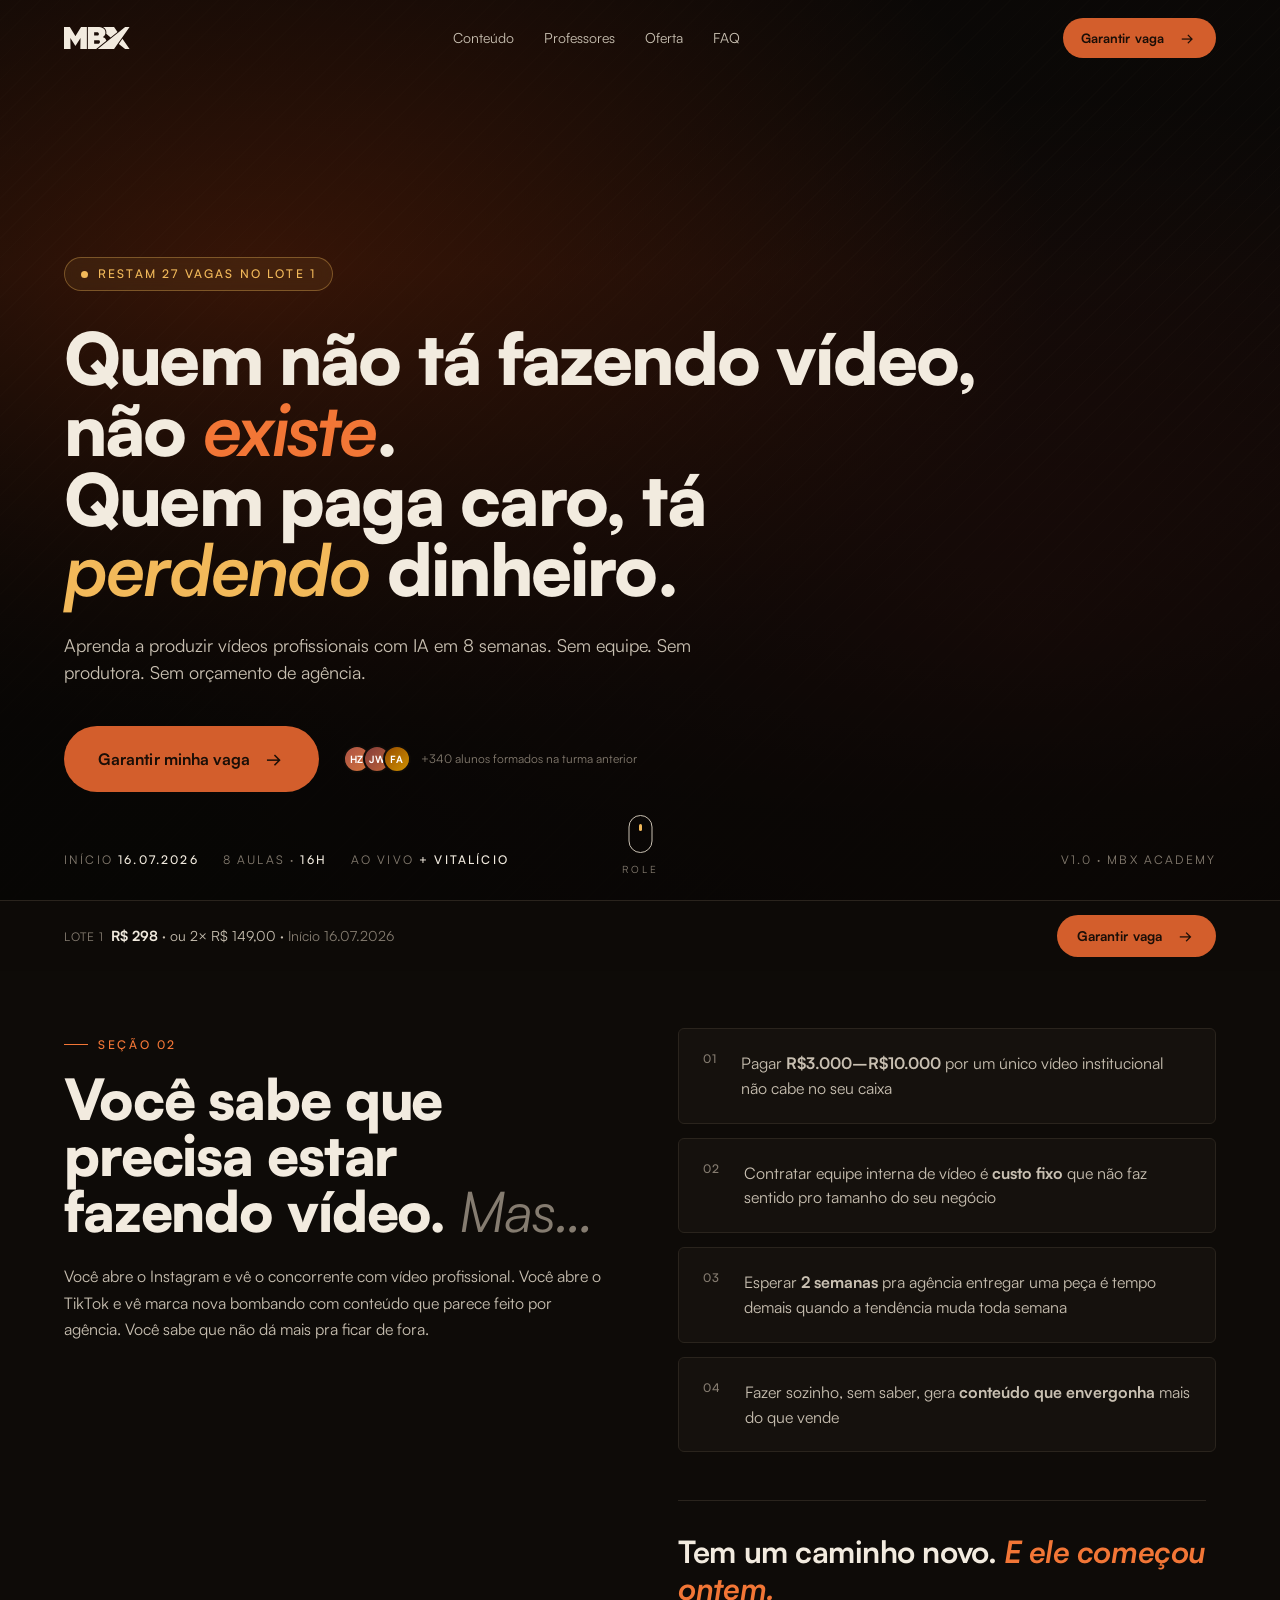
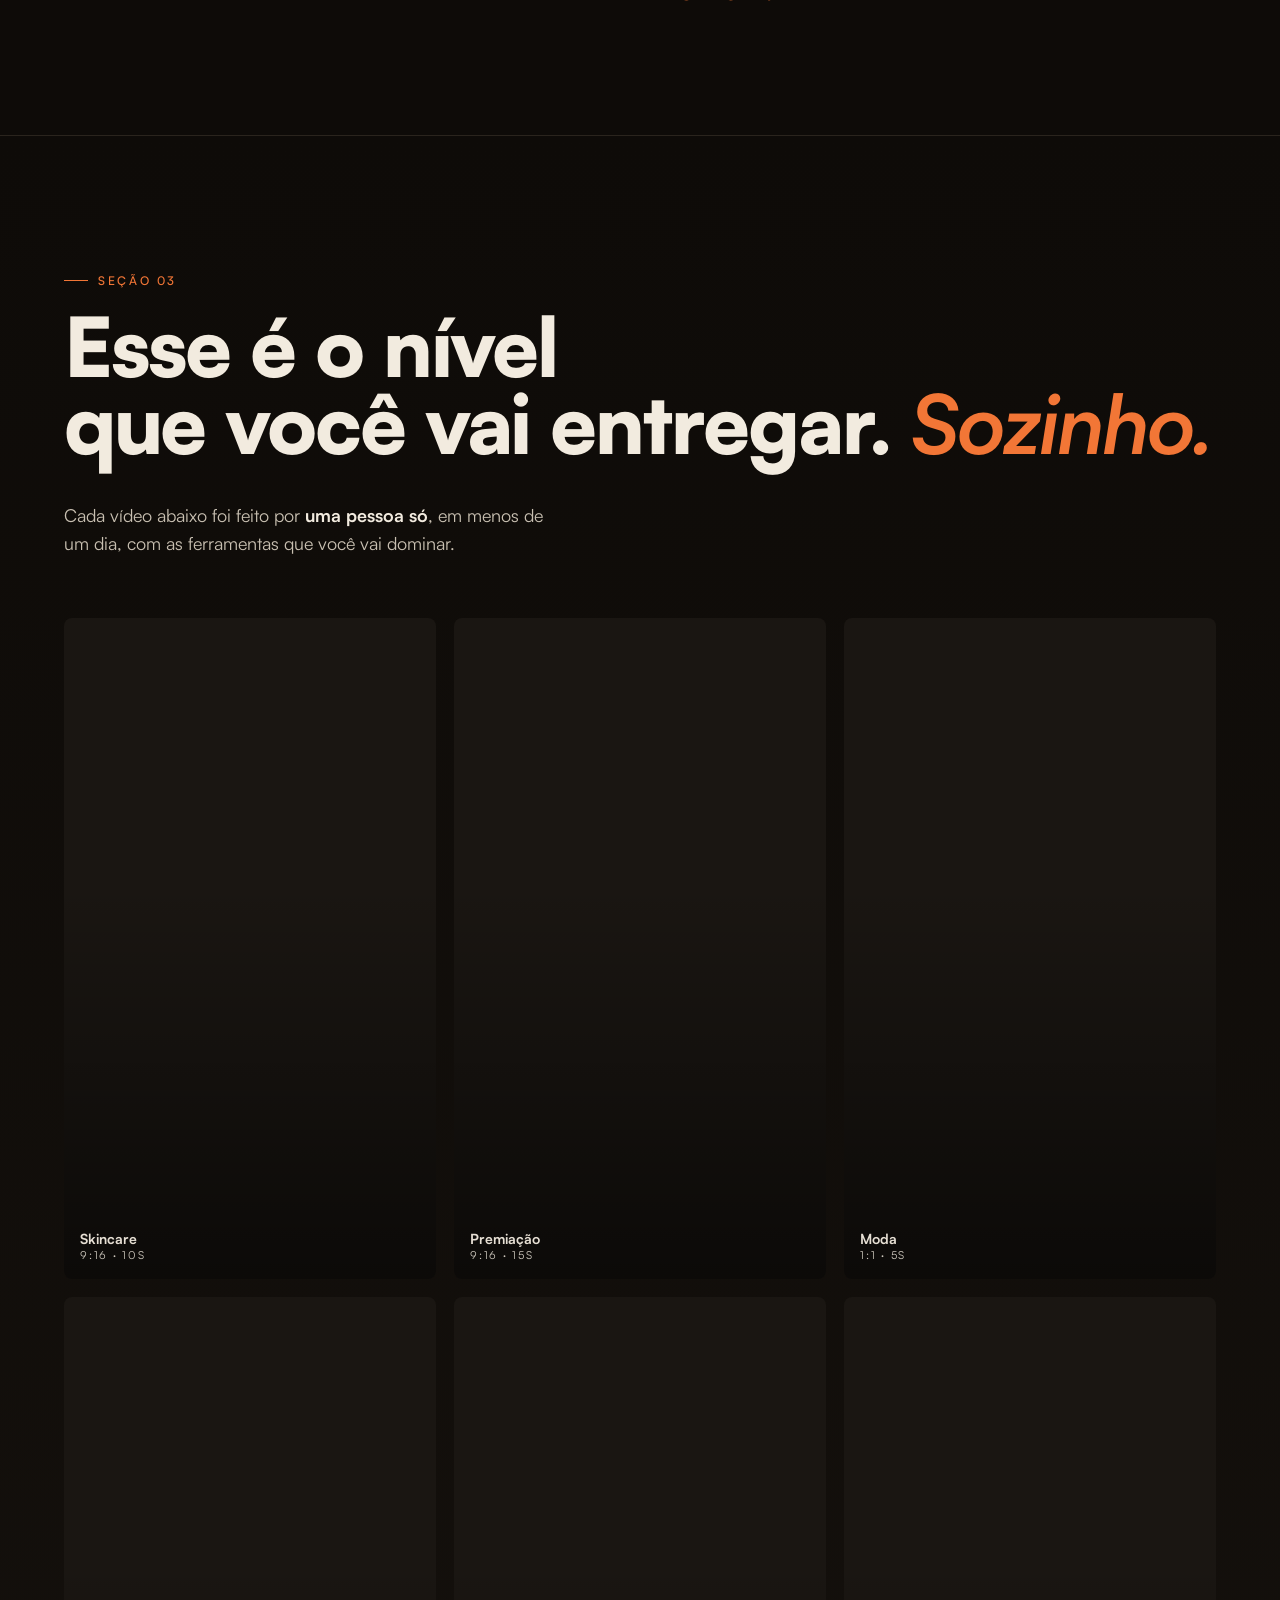
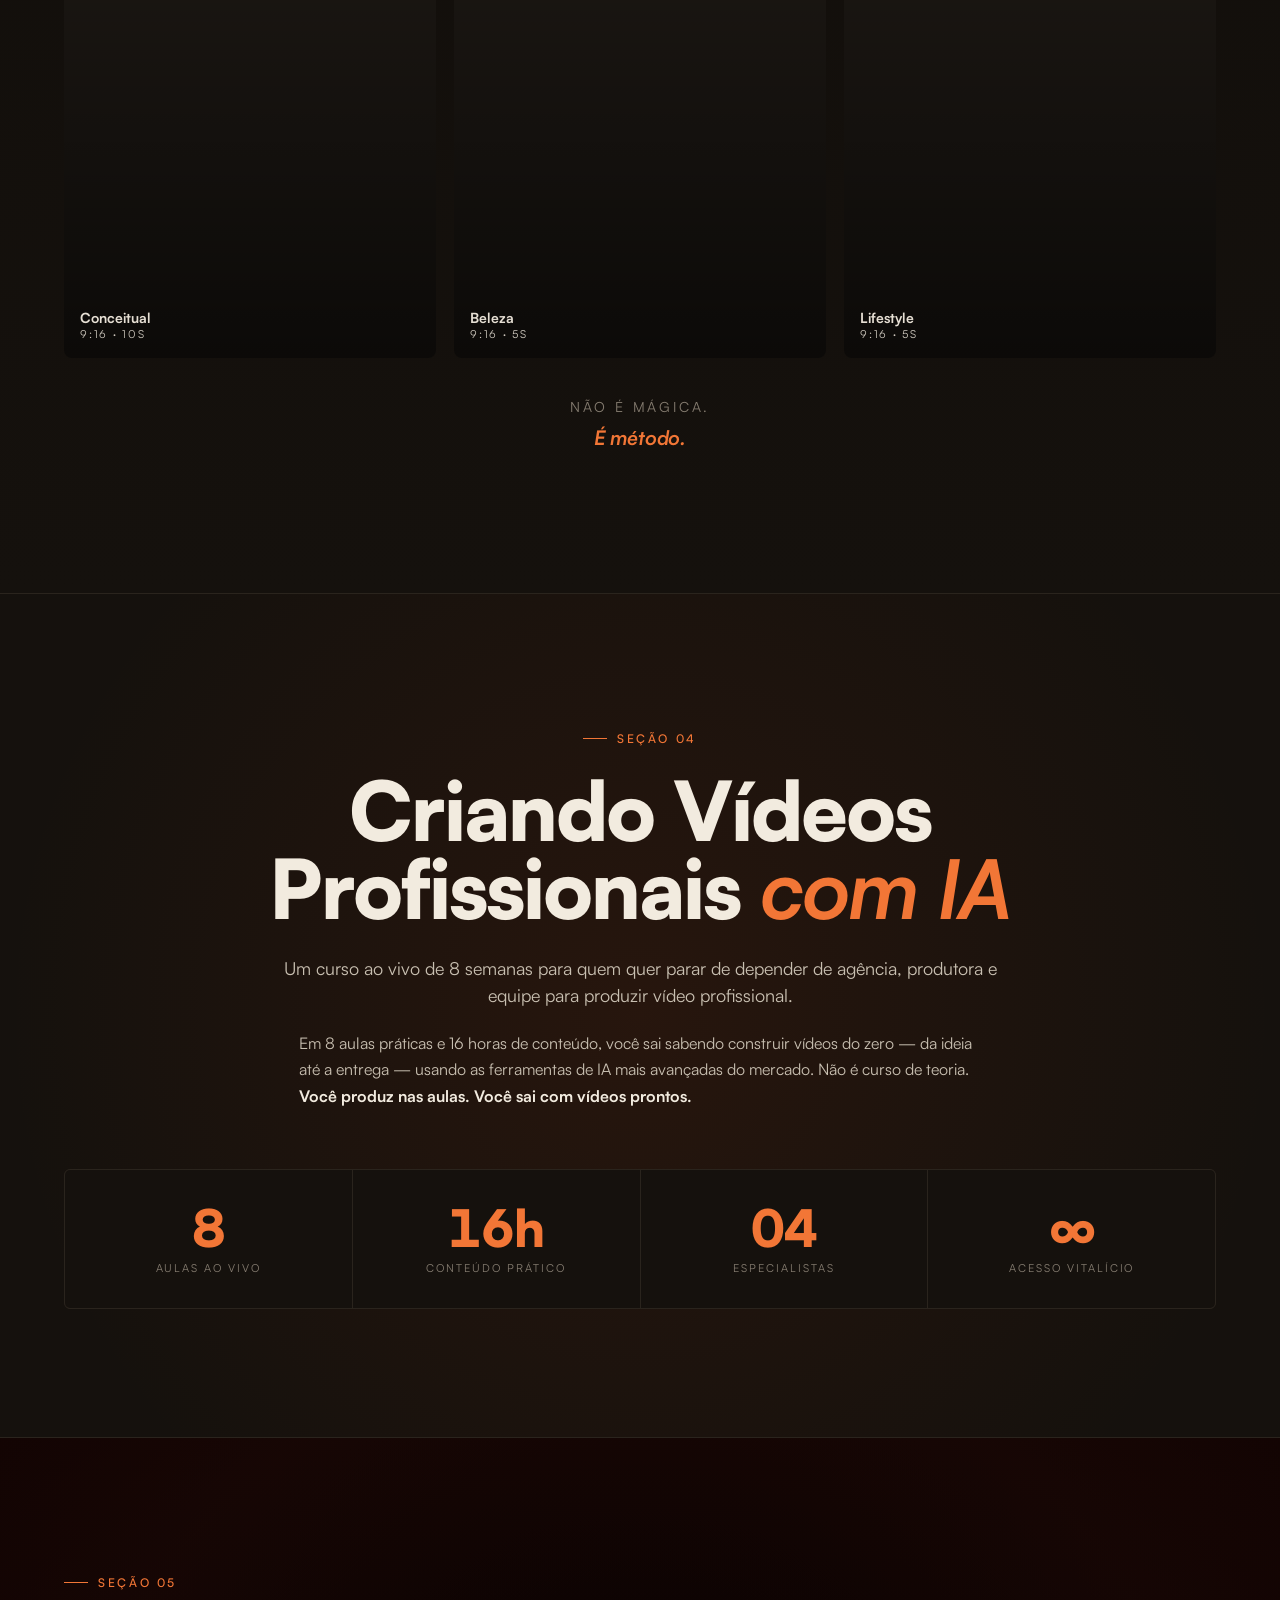
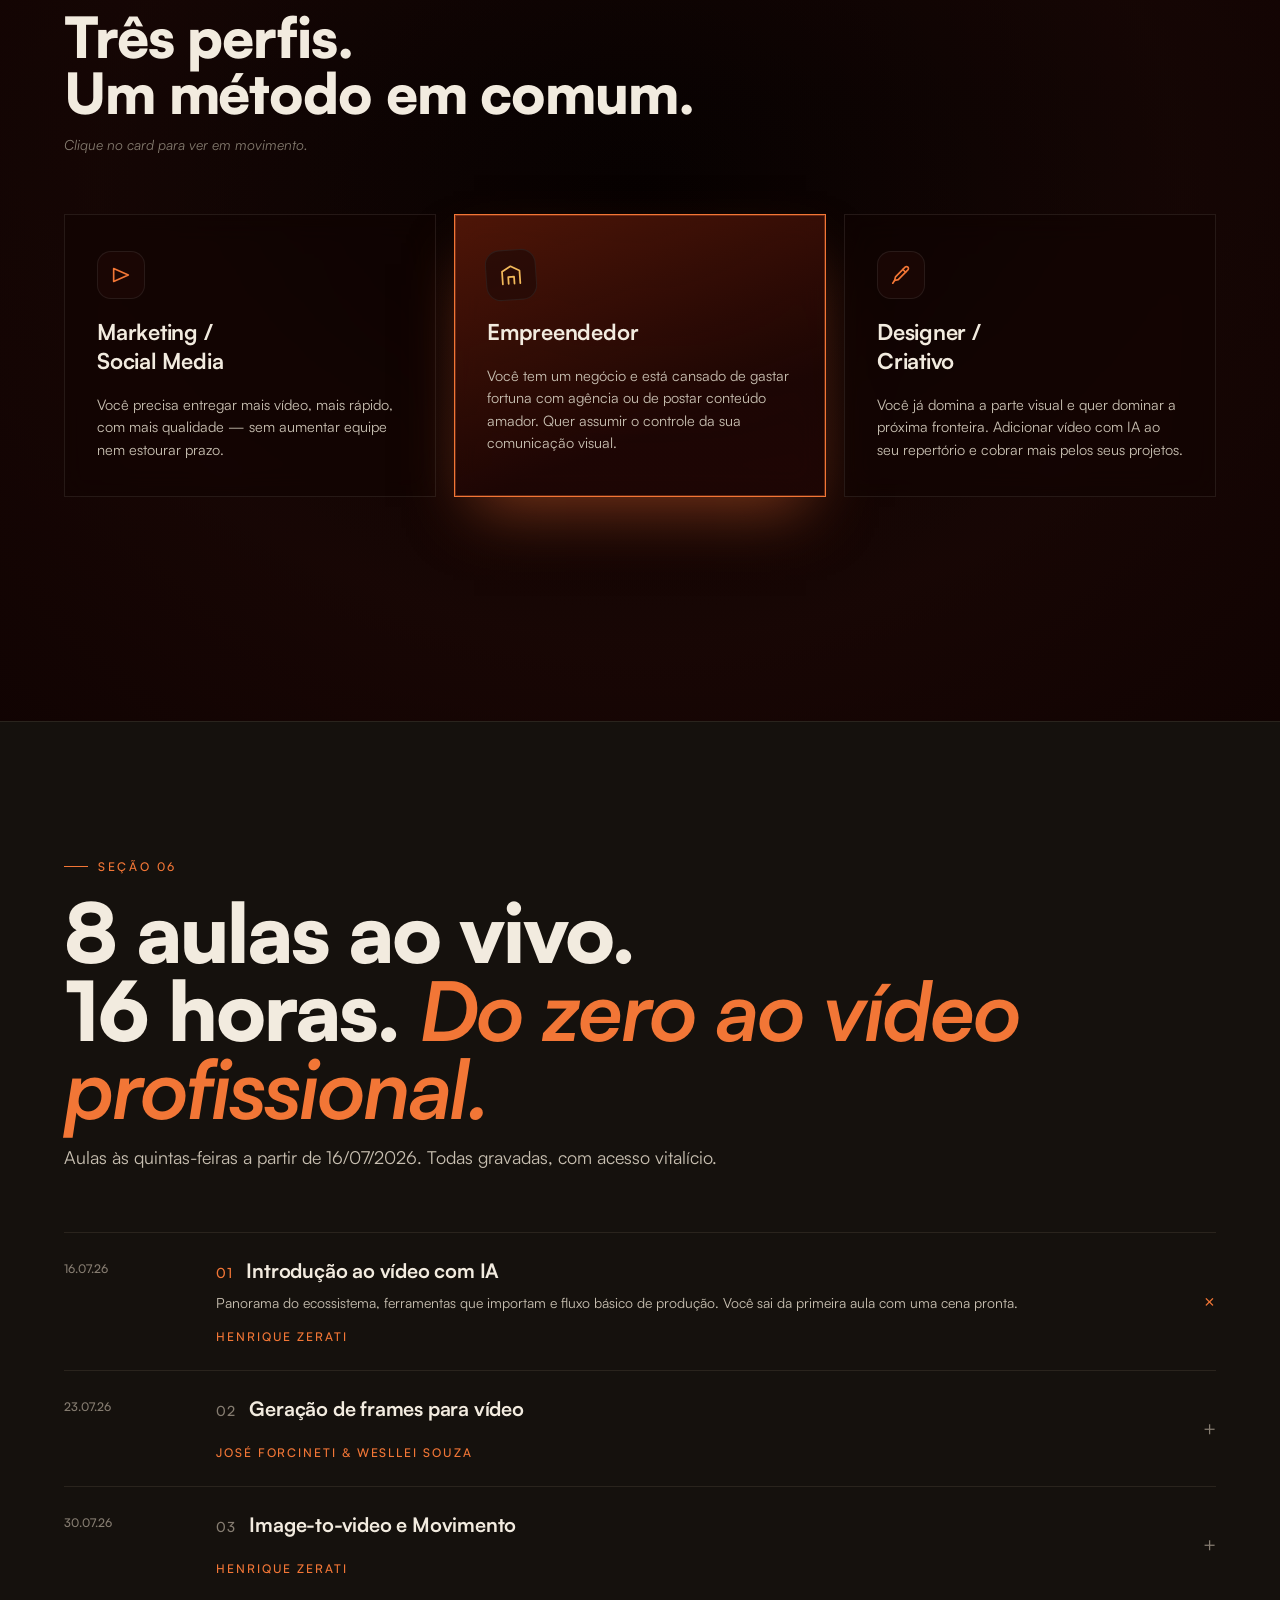
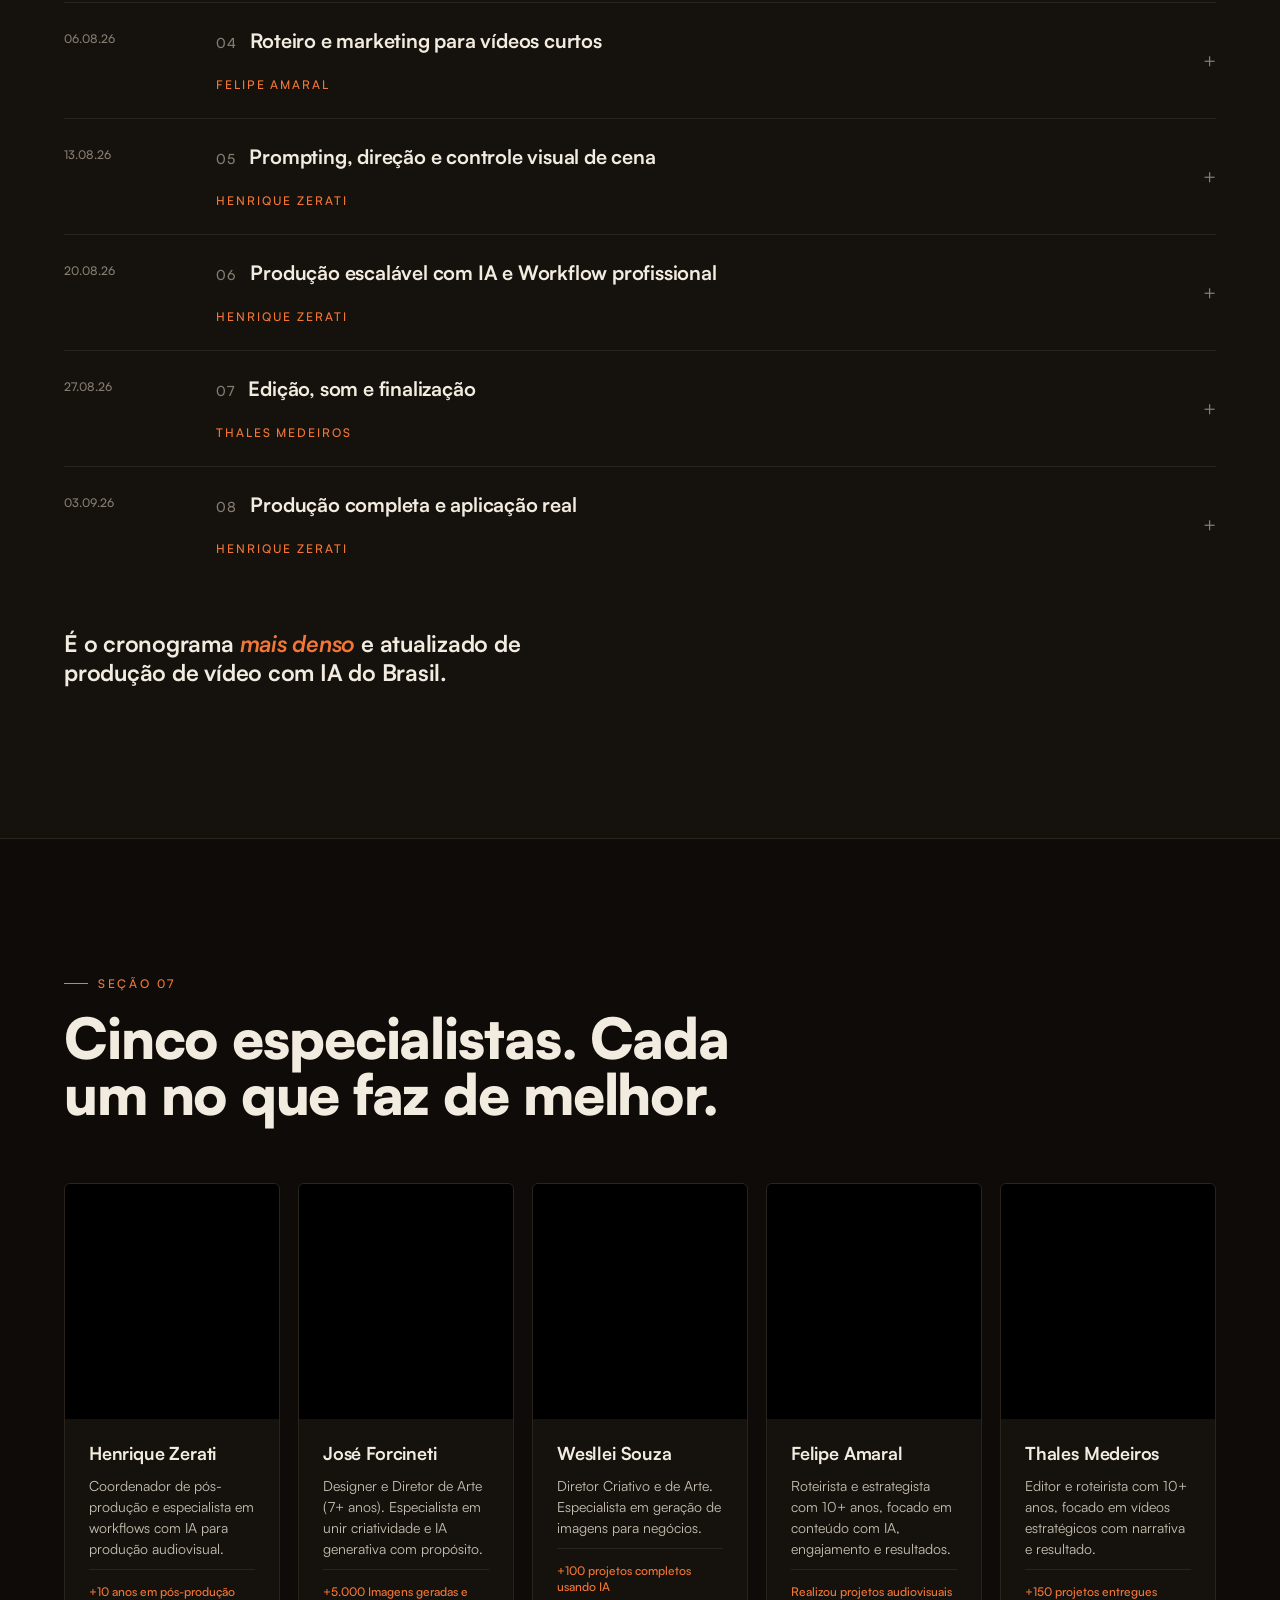
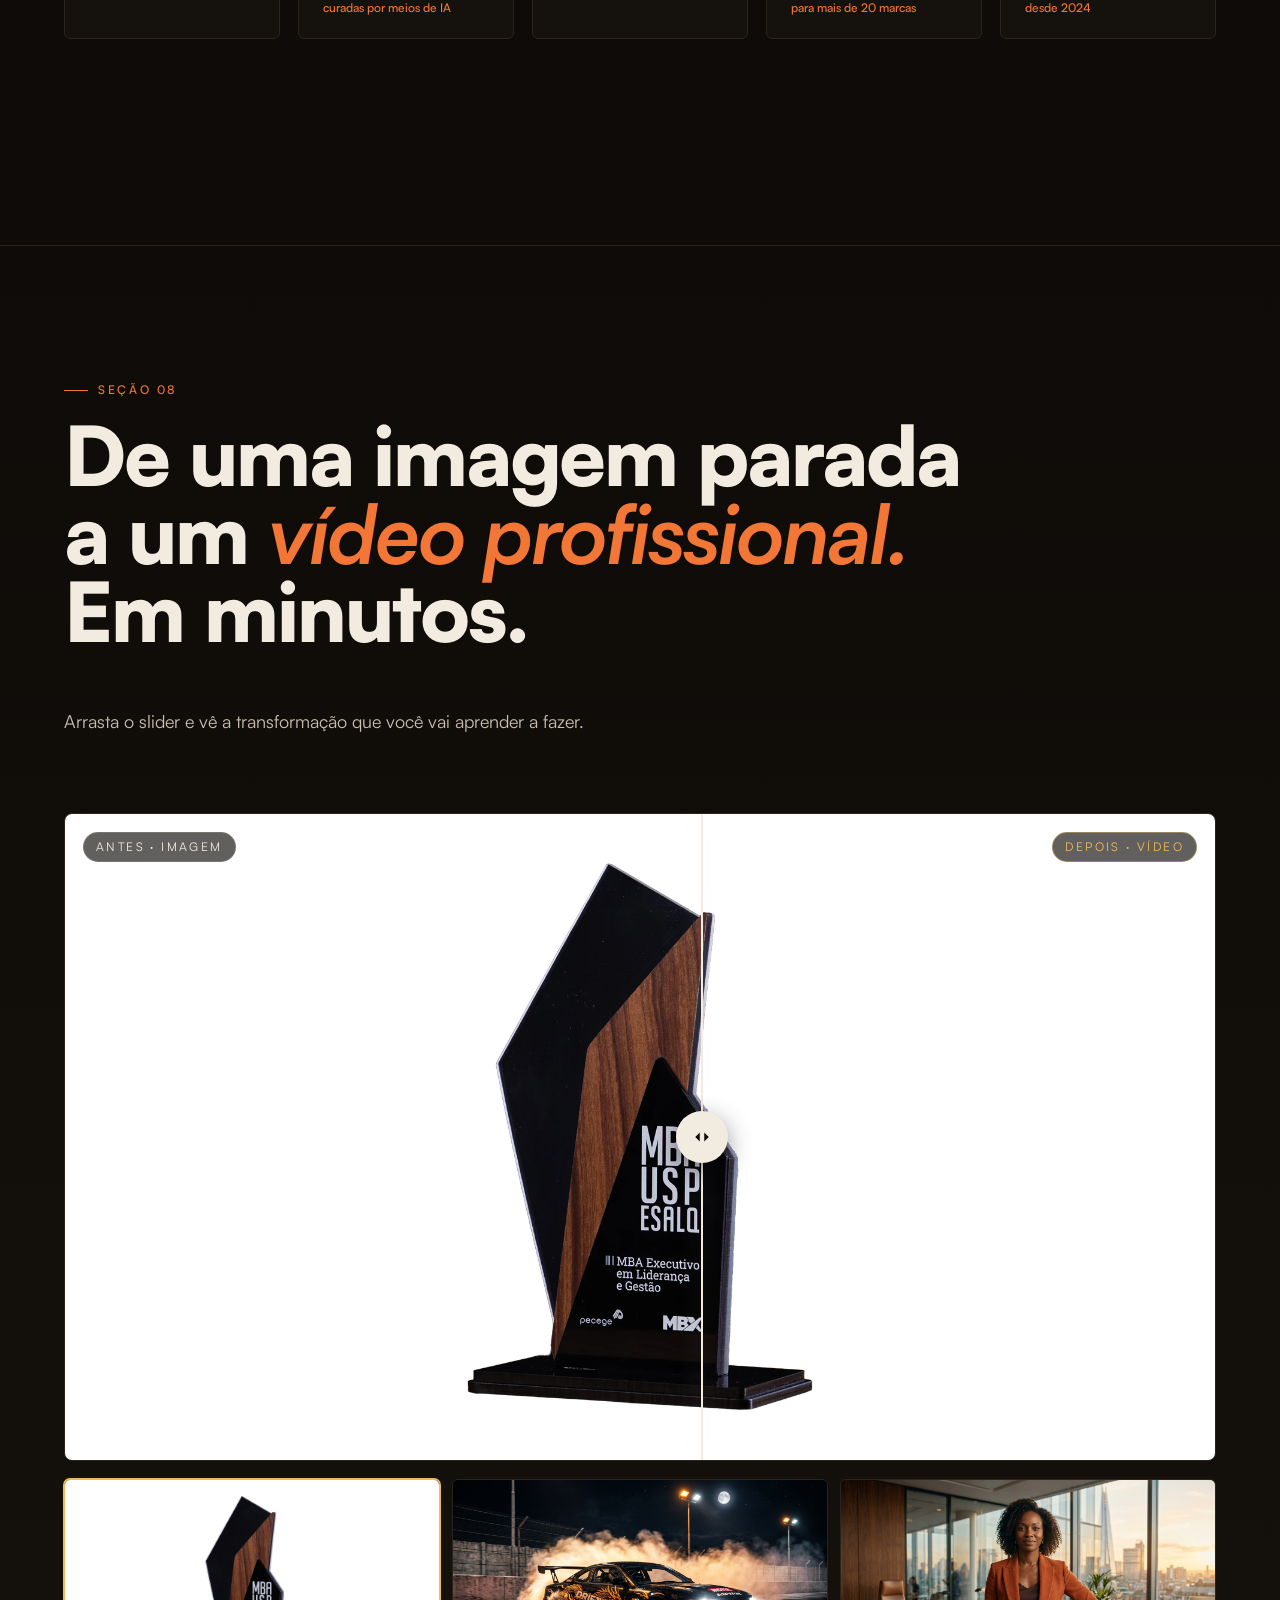
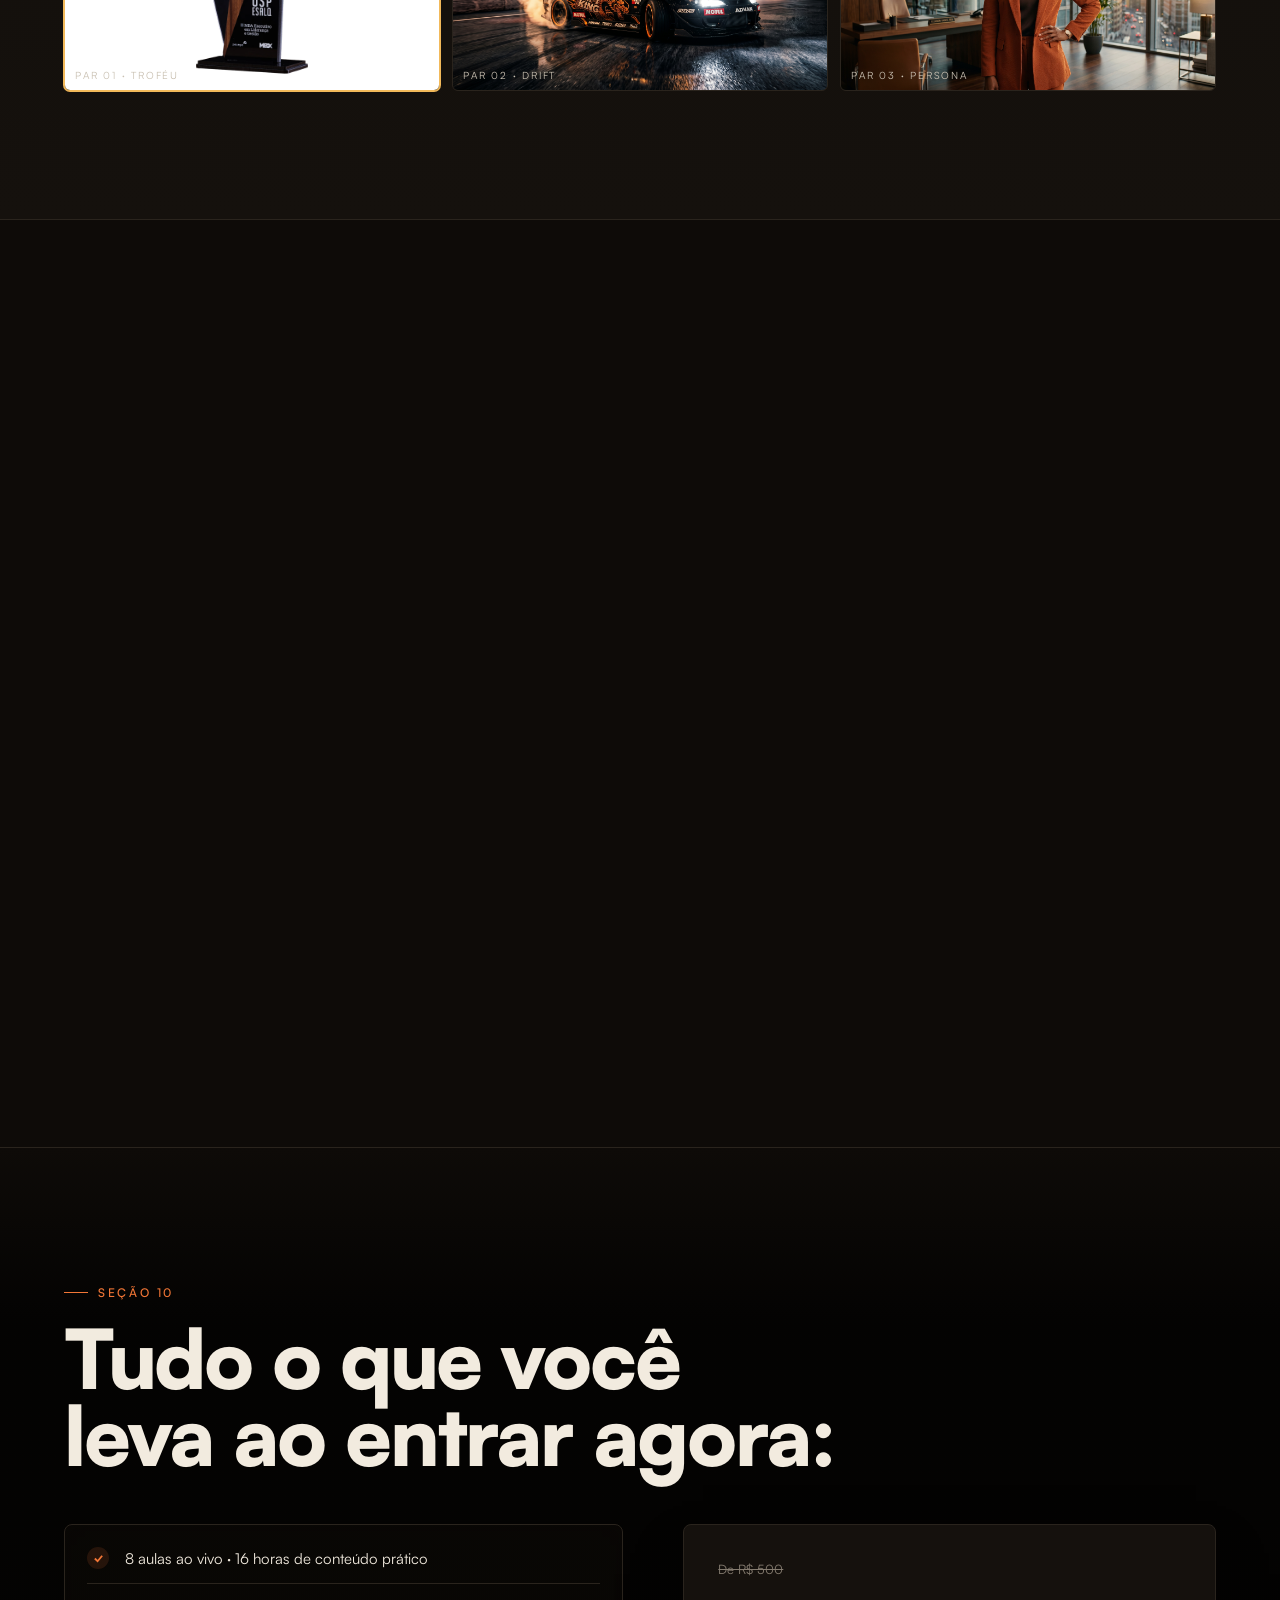
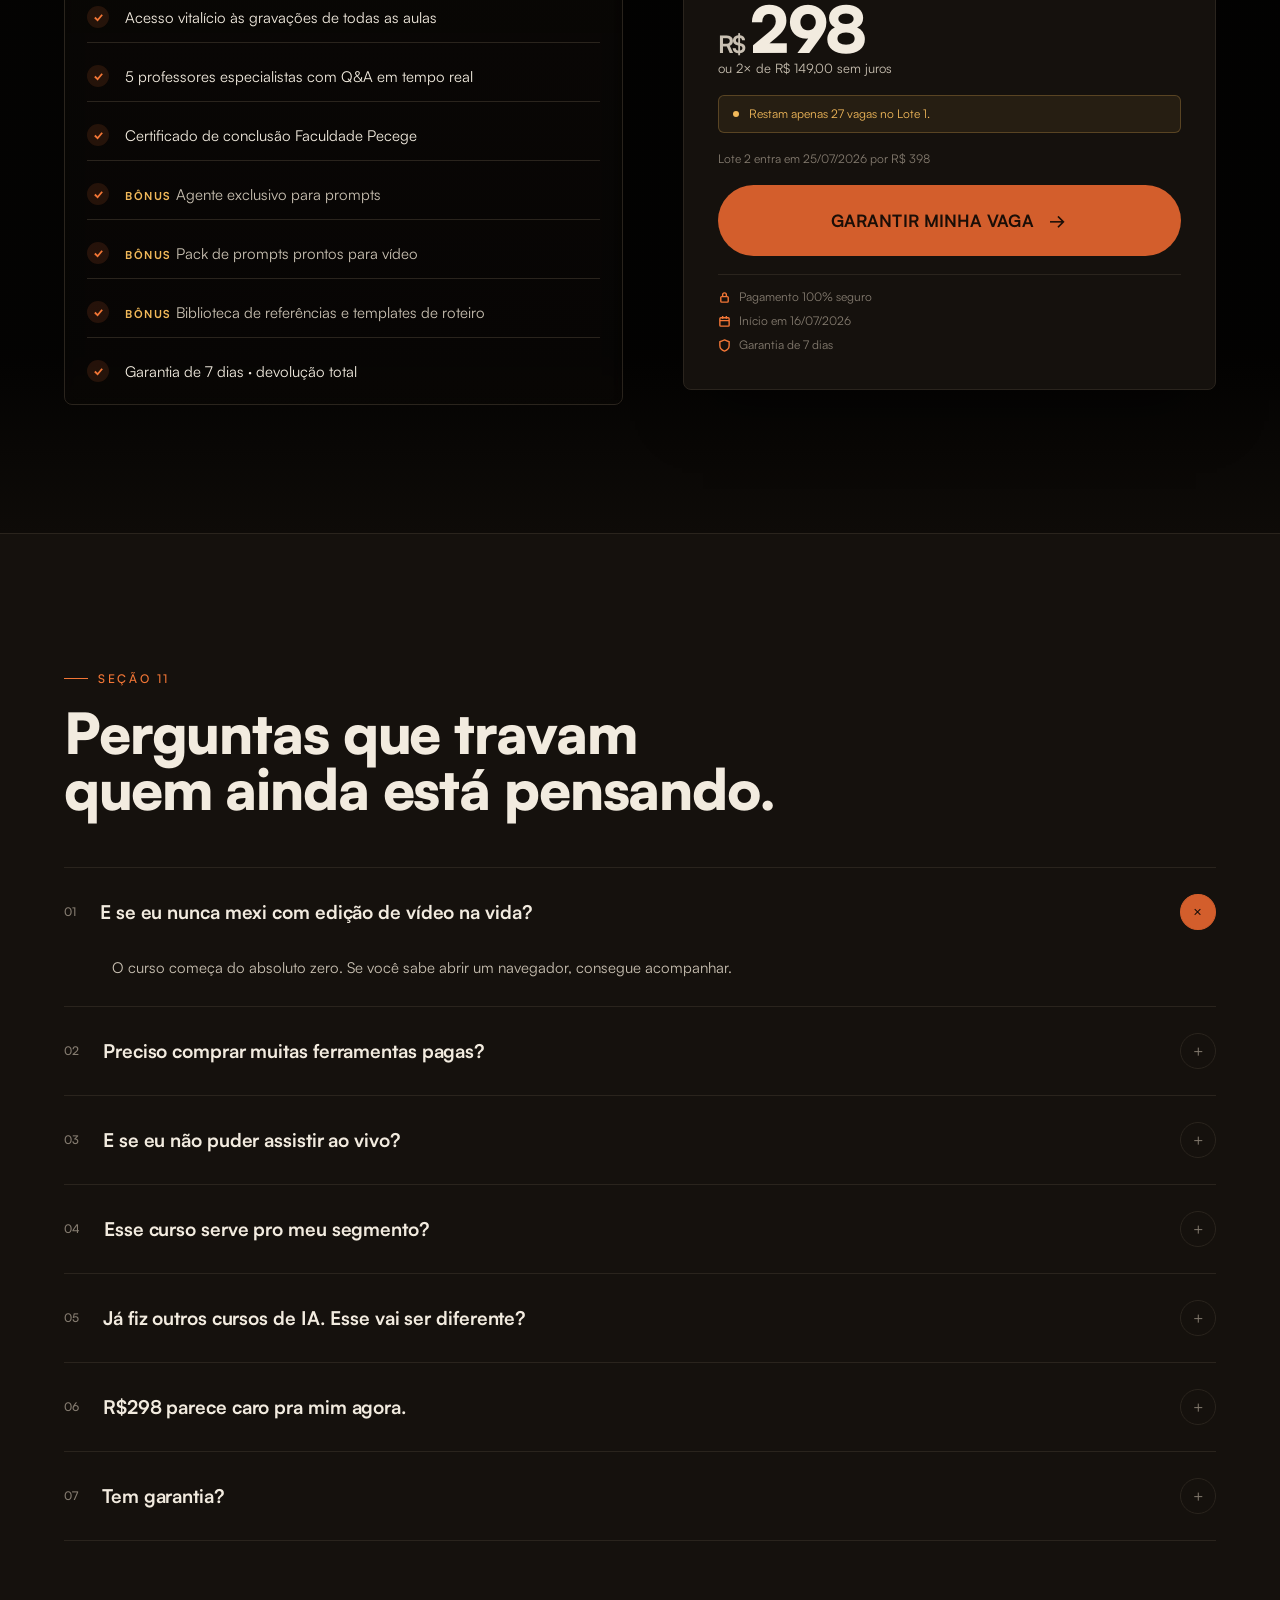
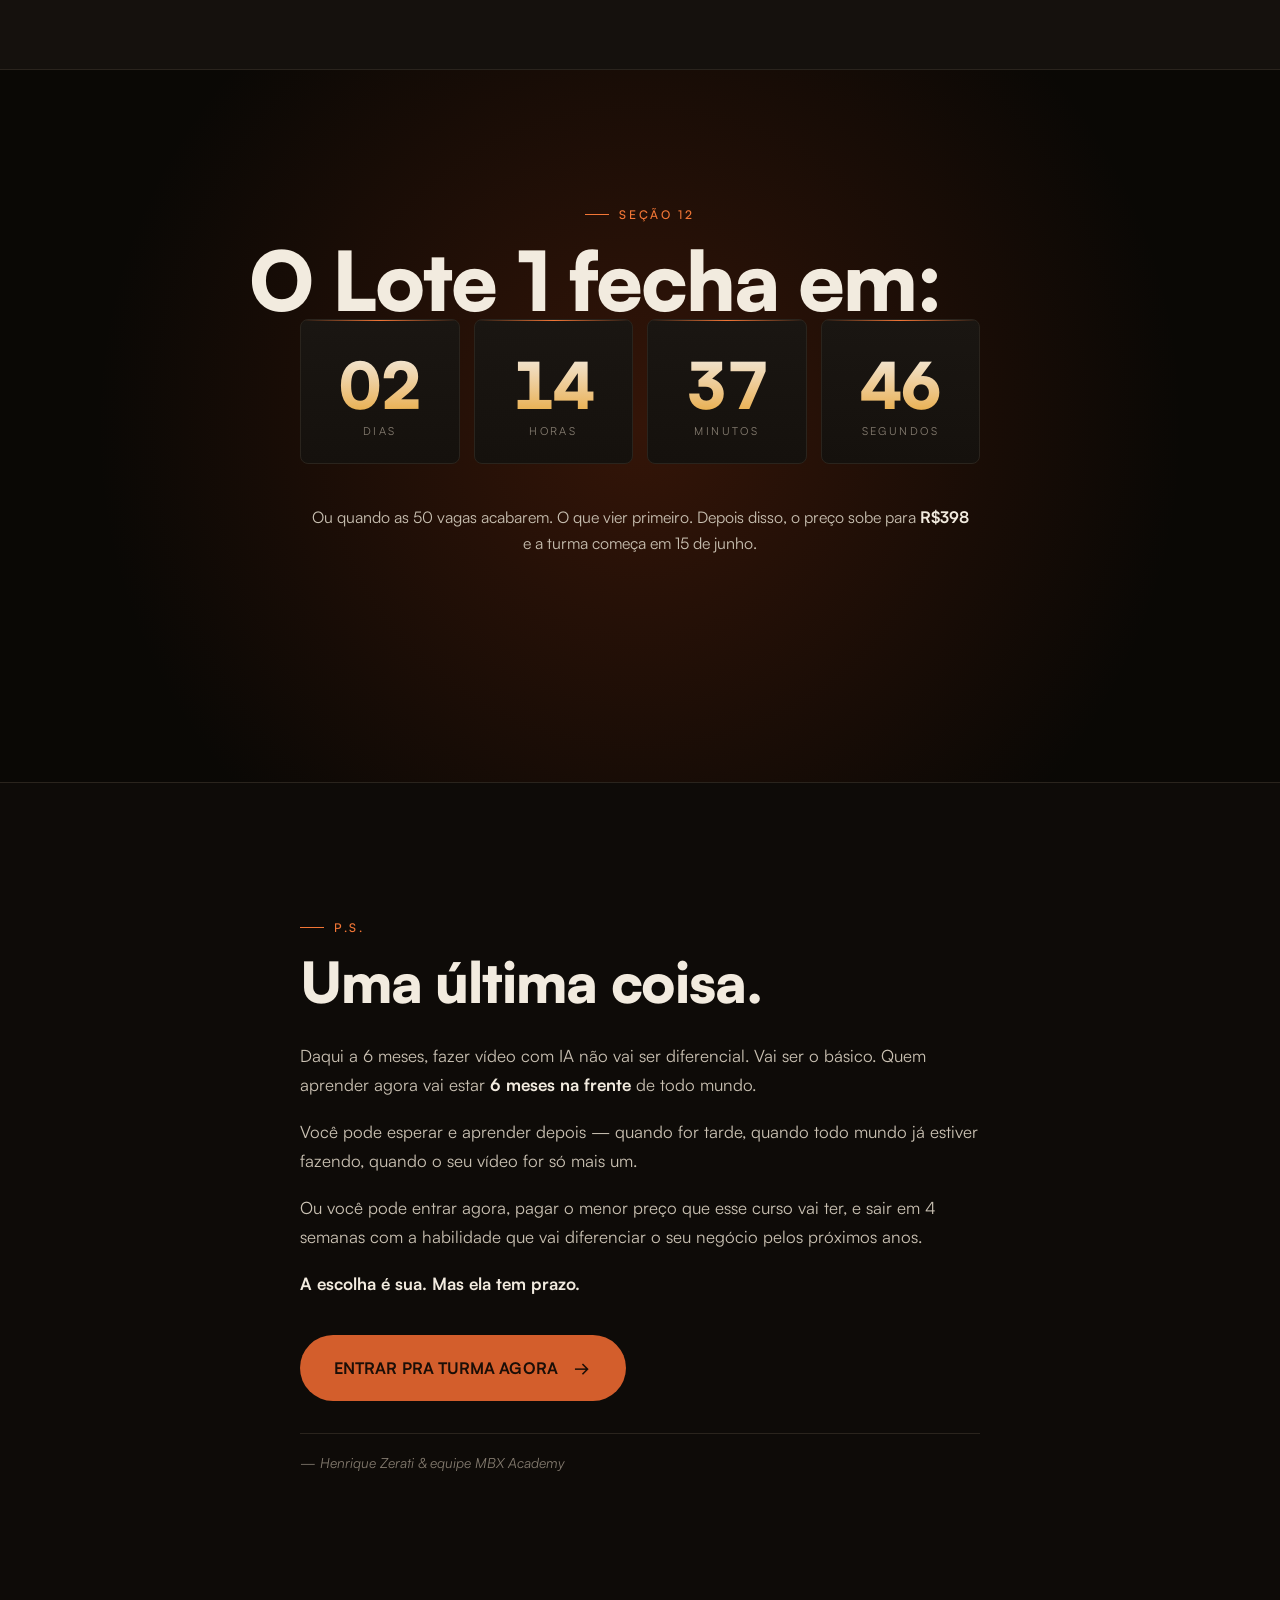
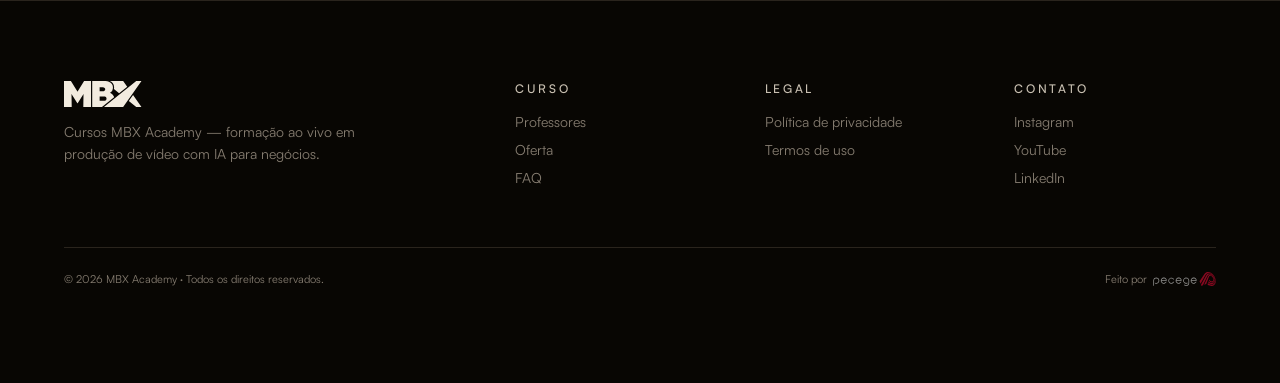
==== index.html @ 1be14119 "final edits by pedro" ====
<!doctype html>
<html lang="pt-BR">
<head>
<meta charset="utf-8" />
<title>Criando Vídeos com IA · MBX Academy</title>
<meta name="viewport" content="width=device-width, initial-scale=1" />
<link rel="stylesheet" href="styles.css" />
</head>
<body>

<!-- ============ NAV ============ -->
<nav class="nav">
  <a href="#top" class="logo" aria-label="MBX Academy">
    <img src="assets/Logo-MBX.svg" alt="MBX" class="logo-img" />
  </a>
  <div class="links">
    <a href="#conteudo">Conteúdo</a>
    <a href="#professores">Professores</a>
    <a href="#oferta">Oferta</a>
    <a href="#faq">FAQ</a>
  </div>
  <a href="#oferta" class="btn cta">Garantir vaga <span class="arrow">→</span></a>
</nav>

<!-- ============ S1 · HERO ============ -->
<header class="hero" id="top" data-screen-label="01 Hero">
  <div class="video-wrap">
    <div class="video-fallback"></div>
    <video autoplay muted loop playsinline>
      <source src="assets/Videos-AV1/1hero.mp4" type="video/mp4">
    </video>
  </div>
  <div class="content">
    <span class="urgency"><span class="pulse"></span>Restam 27 vagas no Lote 1</span>
    <h1>
      <span class="word"><span style="--i:0">Quem</span></span>
      <span class="word"><span style="--i:1">não</span></span>
      <span class="word"><span style="--i:2">tá</span></span>
      <span class="word"><span style="--i:3">fazendo</span></span>
      <span class="word"><span style="--i:4">vídeo,</span></span>
      <span class="word"><span style="--i:5">não</span></span>
      <span class="word"><span style="--i:6 ;color:var(--terra-hi)" class="accent">existe</span></span><span class="word"><span style="--i:7">.</span></span>
      <br/>
      <span class="word"><span style="--i:8">Quem</span></span>
      <span class="word"><span style="--i:9">paga</span></span>
      <span class="word"><span style="--i:10">caro,</span></span>
      <span class="word"><span style="--i:11">tá</span></span>
      <span class="word"><span style="--i:12;color:var(--amber)" class="accent">perdendo</span></span>
      <span class="word"><span style="--i:13">dinheiro</span></span><span class="word"><span style="--i:14">.</span></span>
    </h1>
    <p class="sub">Aprenda a produzir vídeos profissionais com IA em 8 semanas. Sem equipe. Sem produtora. Sem orçamento de agência.</p>
    <div class="cta-row">
      <a href="#oferta" class="btn btn-lg">Garantir minha vaga <span class="arrow">→</span></a>
      <div class="microproof">
        <div class="avatars"><span>HZ</span><span>JW</span><span>FA</span></div>
        <span>+340 alunos formados na turma anterior</span>
      </div>
    </div>
  </div>
  <div class="meta-strip">
    <div>
      <span>Início <b>16.07.2026</b></span>
      <span>8 aulas · <b>16h</b></span>
      <span>Ao vivo <b>+ vitalício</b></span>
    </div>
    <div>
      <span>v1.0 · MBX Academy</span>
    </div>
  </div>
  <div class="scroll-indicator">
    <div class="mouse"></div>
    <span class="label">Role</span>
  </div>
</header>

<!-- ============ S2 · DOR ============ -->
<section class="section s-dor" data-screen-label="02 Dor">
  <div class="container">
    <div class="grid">
      <div>
        <span class="eyebrow reveal">Seção 02</span>
        <h2 class="h-1 reveal" style="margin:18px 0 24px">Você sabe que precisa estar fazendo vídeo. <em style="color:var(--muted);font-style:italic;font-weight:300">Mas…</em></h2>
        <p class="body reveal">Você abre o Instagram e vê o concorrente com vídeo profissional. Você abre o TikTok e vê marca nova bombando com conteúdo que parece feito por agência. Você sabe que não dá mais pra ficar de fora.</p>
      </div>
      <div>
        <ul class="pain-list reveal-stagger">
          <li class="pain-item"><span class="num">01</span><p>Pagar <b>R$3.000–R$10.000</b> por um único vídeo institucional não cabe no seu caixa</p></li>
          <li class="pain-item"><span class="num">02</span><p>Contratar equipe interna de vídeo é <b>custo fixo</b> que não faz sentido pro tamanho do seu negócio</p></li>
          <li class="pain-item"><span class="num">03</span><p>Esperar <b>2 semanas</b> pra agência entregar uma peça é tempo demais quando a tendência muda toda semana</p></li>
          <li class="pain-item"><span class="num">04</span><p>Fazer sozinho, sem saber, gera <b>conteúdo que envergonha</b> mais do que vende</p></li>
        </ul>
        <div class="dor-closer reveal">Tem um caminho novo. <em>E ele começou ontem.</em></div>
      </div>
    </div>
  </div>
</section>

<!-- ============ S3 · FUTURO ============ -->
<section class="section s-futuro" data-screen-label="03 Futuro">
  <div class="container">
    <div class="futuro-head">
      <div>
        <span class="eyebrow reveal">Seção 03</span>
        <h2 class="h-display reveal" style="margin:18px 0 0">Esse é o nível<br/>que você vai entregar. <em style="color:var(--terra-hi);font-style:italic;font-weight:700">Sozinho.</em></h2>
      </div>
      <p class="lead reveal">Cada vídeo abaixo foi feito por <b style="color:var(--ink)">uma pessoa só</b>, em menos de um dia, com as ferramentas que você vai dominar.</p>
    </div>
    <div class="video-grid reveal-stagger">
      <div class="video-card has-video" style="--h:35"><video src="assets/Videos-AV1/reel-produto1_AV1.mp4" autoplay muted loop playsinline preload="metadata"></video><div class="glow"></div><div class="meta"><div><div style="font-size:14px;color:rgba(242,235,223,.95);text-transform:none;letter-spacing:0;font-weight:700">Skincare</div>9:16 · 10s</div><!-- <div class="play"><svg viewBox="0 0 14 14" fill="currentColor"><path d="M3 1l9 6-9 6z"/></svg></div> --></div></div>
      <div class="video-card has-video" style="--h:55"><video src="assets/Videos-AV1/brisasuave-lp_AV1.mp4" autoplay muted loop playsinline preload="metadata"></video><div class="glow"></div><div class="meta"><div><div style="font-size:14px;color:rgba(242,235,223,.95);text-transform:none;letter-spacing:0;font-weight:700">Premiação</div>9:16 · 15s</div><!-- <div class="play"><svg viewBox="0 0 14 14" fill="currentColor"><path d="M3 1l9 6-9 6z"/></svg></div> --></div></div>
      <div class="video-card has-video" style="--h:25"><video src="assets/Videos-AV1/reel-produto3_AV1.mp4" autoplay muted loop playsinline preload="metadata"></video><div class="glow"></div><div class="meta"><div><div style="font-size:14px;color:rgba(242,235,223,.95);text-transform:none;letter-spacing:0;font-weight:700">Moda</div>1:1 · 5s</div><!-- <div class="play"><svg viewBox="0 0 14 14" fill="currentColor"><path d="M3 1l9 6-9 6z"/></svg></div> --></div></div>
      <div class="video-card has-video" style="--h:65"><video src="assets/Videos-AV1/reel-produto4_AV1.mp4" autoplay muted loop playsinline preload="metadata"></video><div class="glow"></div><div class="meta"><div><div style="font-size:14px;color:rgba(242,235,223,.95);text-transform:none;letter-spacing:0;font-weight:700">Conceitual</div>9:16 · 10s</div><!-- <div class="play"><svg viewBox="0 0 14 14" fill="currentColor"><path d="M3 1l9 6-9 6z"/></svg></div> --></div></div>
      <div class="video-card has-video" style="--h:45"><video src="assets/Videos-AV1/reel-produto5_AV1.mp4" autoplay muted loop playsinline preload="metadata"></video><div class="glow"></div><div class="meta"><div><div style="font-size:14px;color:rgba(242,235,223,.95);text-transform:none;letter-spacing:0;font-weight:700">Beleza</div>9:16 · 5s</div><!-- <div class="play"><svg viewBox="0 0 14 14" fill="currentColor"><path d="M3 1l9 6-9 6z"/></svg></div> --></div></div>
      <div class="video-card has-video" style="--h:75"><video src="assets/Videos-AV1/reel-produto6_AV1.mp4" autoplay muted loop playsinline preload="metadata"></video><div class="glow"></div><div class="meta"><div><div style="font-size:14px;color:rgba(242,235,223,.95);text-transform:none;letter-spacing:0;font-weight:700">Lifestyle</div>9:16 · 5s</div><!-- <div class="play"><svg viewBox="0 0 14 14" fill="currentColor"><path d="M3 1l9 6-9 6z"/></svg></div> --></div></div>
    </div>
    <p class="futuro-foot reveal">Não é mágica.<em>É método.</em></p>
  </div>
</section>

<!-- ============ S4 · VIRADA ============ -->
<section class="section s-virada" data-screen-label="04 Virada">
  <div class="container">
    <span class="eyebrow reveal">Seção 04</span>
    <h2 class="h-display reveal">Criando Vídeos<br/>Profissionais <em style="color:var(--terra-hi);font-style:italic;font-weight:700">com IA</em></h2>
    <p class="lead reveal">Um curso ao vivo de 8 semanas para quem quer parar de depender de agência, produtora e equipe para produzir vídeo profissional.</p>
    <p class="body reveal">Em 8 aulas práticas e 16 horas de conteúdo, você sai sabendo construir vídeos do zero — da ideia até a entrega — usando as ferramentas de IA mais avançadas do mercado. Não é curso de teoria. <strong style="color:var(--ink)">Você produz nas aulas. Você sai com vídeos prontos.</strong></p>
    <div class="stats reveal-stagger">
      <div><div class="num">8</div><div class="lbl">Aulas ao vivo</div></div>
      <div><div class="num">16h</div><div class="lbl">Conteúdo prático</div></div>
      <div><div class="num">04</div><div class="lbl">Especialistas</div></div>
      <div><div class="num">∞</div><div class="lbl">Acesso vitalício</div></div>
    </div>
  </div>
</section>

<!-- ============ S5 · PERFIS ============ -->
<section class="section s-perfis" data-screen-label="05 Perfis">
  <div class="perfis-bg">
    <video class="perfis-video is-on" data-key="empreendedor" src="assets/Videos-AV1/perfis-empreendedor_AV1.mp4" autoplay muted loop playsinline preload="metadata"></video>
    <video class="perfis-video" data-key="marketing" src="assets/Videos-AV1/perfis-marketing_AV1.mp4" muted loop playsinline preload="metadata"></video>
    <video class="perfis-video" data-key="designer" src="assets/Videos-AV1/perfis-designer_AV1.mp4" muted loop playsinline preload="metadata"></video>
    <div class="perfis-fade"></div>
    <div class="perfis-scrim"></div>
  </div>
  <div class="container">
    <div class="perfis-head">
      <div>
        <span class="eyebrow reveal">Seção 05</span>
        <h2 class="h-1 reveal" style="margin:18px 0 0">Três perfis.<br/>Um método em comum.</h2>
        <p class="reveal" style="margin:14px 0 0;font-size:14px;color:var(--muted);font-style:italic">Clique no card para ver em movimento.</p>
      </div>
    </div>
    <div class="perfis reveal-stagger">
      <button type="button" class="perfil" data-target="marketing">
        <div class="ico"><svg viewBox="0 0 24 24" fill="none" stroke="currentColor" stroke-width="1.8" stroke-linecap="round" stroke-linejoin="round"><path d="M4 19V5l16 7-16 7z"/></svg></div>
        <h3>Marketing /<br/>Social Media</h3>
        <p>Você precisa entregar mais vídeo, mais rápido, com mais qualidade — sem aumentar equipe nem estourar prazo.</p>
      </button>
      <button type="button" class="perfil active" data-target="empreendedor">
        <div class="ico"><svg viewBox="0 0 24 24" fill="none" stroke="currentColor" stroke-width="1.8" stroke-linecap="round" stroke-linejoin="round"><path d="M3 21V8l9-5 9 5v13"/><path d="M9 21v-7h6v7"/></svg></div>
        <h3>Empreendedor</h3>
        <p>Você tem um negócio e está cansado de gastar fortuna com agência ou de postar conteúdo amador. Quer assumir o controle da sua comunicação visual.</p>
      </button>
      <button type="button" class="perfil" data-target="designer">
        <div class="ico"><svg viewBox="0 0 24 24" fill="none" stroke="currentColor" stroke-width="1.8" stroke-linecap="round" stroke-linejoin="round"><path d="M16.5 3.5a2.121 2.121 0 1 1 3 3L9 17l-4 1 1-4 10.5-10.5z"/><path d="M14 6l3 3"/><path d="M5 18l-2 3"/></svg></div>
        <h3>Designer /<br/>Criativo</h3>
        <p>Você já domina a parte visual e quer dominar a próxima fronteira. Adicionar vídeo com IA ao seu repertório e cobrar mais pelos seus projetos.</p>
      </button>
    </div>
    <p class="perfis-closer reveal">Não importa de onde você vem. <span style="font-style:normal;color:var(--ink);font-weight:700">Importa onde você quer chegar.</span></p>
  </div>
</section>

<!-- ============ S6 · CRONOGRAMA ============ -->
<section class="section s-cronograma" id="conteudo" data-screen-label="06 Cronograma">
  <div class="container">
    <div class="cron-head">
      <span class="eyebrow reveal">Seção 06</span>
      <h2 class="h-display reveal" style="margin:18px 0 0">8 aulas ao vivo.<br/>16 horas. <em style="color:var(--terra-hi);font-style:italic;font-weight:700">Do zero ao vídeo profissional.</em></h2>
      <p class="lead reveal">Aulas às quintas-feiras a partir de 16/07/2026. Todas gravadas, com acesso vitalício.</p>
    </div>
    <div class="timeline">
      <div class="aula reveal" tabindex="0" role="button"><span class="date">16.07.26</span>
        <div class="body-col"><h4><span class="num-inline">01</span>Introdução ao vídeo com IA</h4><p>Panorama do ecossistema, ferramentas que importam e fluxo básico de produção. Você sai da primeira aula com uma cena pronta.</p><span class="prof">Henrique Zerati</span></div>
        <span class="toggle">+</span></div>
      <div class="aula reveal" tabindex="0" role="button"><span class="date">23.07.26</span>
        <div class="body-col"><h4><span class="num-inline">02</span>Geração de frames para vídeo</h4><p>Como gerar cenas com consistência de personagem, estilo e enquadramento para image-to-video.</p><span class="prof">José Forcineti & Wesllei Souza</span></div>
        <span class="toggle">+</span></div>
      <div class="aula reveal" tabindex="0" role="button"><span class="date">30.07.26</span>
        <div class="body-col"><h4><span class="num-inline">03</span>Image-to-video e Movimento</h4><p>Execução da transformação de imagens em vídeo com controle de movimento, profundidade e fluidez.</p><span class="prof">Henrique Zerati</span></div>
        <span class="toggle">+</span></div>
      <div class="aula reveal" tabindex="0" role="button"><span class="date">06.08.26</span>
        <div class="body-col"><h4><span class="num-inline">04</span>Roteiro e marketing para vídeos curtos</h4><p>Estrutura narrativa para conteúdo e anúncios com foco em retenção, clareza e conversão.</p><span class="prof">Felipe Amaral</span></div>
        <span class="toggle">+</span></div>
      <div class="aula reveal" tabindex="0" role="button"><span class="date">13.08.26</span>
        <div class="body-col"><h4><span class="num-inline">05</span>Prompting, direção e controle visual de cena</h4><p>Como manter unidade visual ao longo de múltiplas cenas. Identidade estética com IA.</p><span class="prof">Henrique Zerati</span></div>
        <span class="toggle">+</span></div>
      <div class="aula reveal" tabindex="0" role="button"><span class="date">20.08.26</span>
        <div class="body-col"><h4><span class="num-inline">06</span>Produção escalável com IA e Workflow profissional</h4><p>Fluxo eficiente combinando diferentes ferramentas de IA e edição por etapa de produção.</p><span class="prof">Henrique Zerati</span></div>
        <span class="toggle">+</span></div>
      <div class="aula reveal" tabindex="0" role="button"><span class="date">27.08.26</span>
        <div class="body-col"><h4><span class="num-inline">07</span>Edição, som e finalização</h4><p>Integração de som, voz e montagem para dar ritmo, clareza e impacto ao vídeo final.</p><span class="prof">Thales Medeiros</span></div>
        <span class="toggle">+</span></div>
      <div class="aula reveal" tabindex="0" role="button"><span class="date">03.09.26</span>
        <div class="body-col"><h4><span class="num-inline">08</span>Produção completa e aplicação real</h4><p>Construção completa de um vídeo com IA, do conceito à entrega. Análise de decisões criativas.</p><span class="prof">Henrique Zerati</span></div>
        <span class="toggle">+</span></div>
    </div>
    <p class="cron-foot reveal">É o cronograma <em style="color:var(--terra-hi);font-style:italic">mais denso</em> e atualizado de produção de vídeo com IA do Brasil.</p>
  </div>
</section>

<!-- ============ S7 · PROFESSORES ============ -->
<section class="section s-profs" id="professores" data-screen-label="07 Professores">
  <div class="container">
    <span class="eyebrow reveal">Seção 07</span>
    <h2 class="h-1 reveal" style="margin:18px 0 0;max-width:18ch">Cinco especialistas. Cada um no que faz de melhor.</h2>
    <div class="profs reveal-stagger">
      <div class="prof-card"><div class="photo has-video" style="--ph:30"><video class="prof-video" autoplay muted loop playsinline preload="auto"><source src="assets/Videos-AV1/palestrantes_zerati-lp_AV1.mp4" type="video/mp4"/></video></div>
        <div class="info"><div class="pname">Henrique Zerati</div><div class="pbio">Coordenador de pós-produção e especialista em workflows com IA para produção audiovisual.</div><div class="pnum">+10 anos em pós-produção</div></div>
      </div>
      <div class="prof-card"><div class="photo has-video" style="--ph:60"><video class="prof-video" autoplay muted loop playsinline preload="auto"><source src="assets/Videos-AV1/palestrantes_jose-lp_AV1.mp4" type="video/mp4"/></video></div>
        <div class="info"><div class="pname">José Forcineti</div><div class="pbio">Designer e Diretor de Arte (7+ anos). Especialista em unir criatividade e IA generativa com propósito.</div><div class="pnum">+5.000 Imagens geradas e curadas por meios de IA</div></div>
      </div>
      <div class="prof-card"><div class="photo has-video" style="--ph:60"><video class="prof-video" autoplay muted loop playsinline preload="auto"><source src="assets/Videos-AV1/palestrantes_wes-lp_AV1.mp4" type="video/mp4"/></video></div>
        <div class="info"><div class="pname">Wesllei Souza</div><div class="pbio">Diretor Criativo e de Arte. Especialista em geração de imagens para negócios.</div><div class="pnum">+100 projetos completos usando IA</div></div>
      </div>
      <div class="prof-card"><div class="photo has-video" style="--ph:90"><video class="prof-video" autoplay muted loop playsinline preload="auto"><source src="assets/Videos-AV1/palestrantes_felipe-lp_AV1.mp4" type="video/mp4"/></video></div>
        <div class="info"><div class="pname">Felipe Amaral</div><div class="pbio">Roteirista e estrategista com 10+ anos, focado em conteúdo com IA, engajamento e resultados.</div><div class="pnum">Realizou projetos audiovisuais para mais de 20 marcas</div></div>
      </div>
      <div class="prof-card"><div class="photo has-video" style="--ph:20"><video class="prof-video" autoplay muted loop playsinline preload="auto"><source src="assets/Videos-AV1/palestrantes_thales-lp_AV1.mp4" type="video/mp4"/></video></div>
        <div class="info"><div class="pname">Thales Medeiros</div><div class="pbio">Editor e roteirista com 10+ anos, focado em vídeos estratégicos com narrativa e resultado.</div><div class="pnum">+150 projetos entregues desde 2024</div></div>
      </div>
    </div>
    <p class="profs-closer reveal">Aulas ao vivo · Q&amp;A em tempo real</p>
  </div>
</section>

<!-- ============ S8 · BEFORE/AFTER ============ -->
<section class="section s-slider" data-screen-label="08 Diferencial">
  <div class="container">
    <div class="slider-head">
      <div>
        <span class="eyebrow reveal">Seção 08</span>
        <h2 class="h-display reveal" style="margin:18px 0 0">De uma imagem parada<br/>a um <em style="color:var(--terra-hi);font-style:italic;font-weight:700">vídeo profissional.</em><br/>Em minutos.</h2>
      </div>
      <p class="lead reveal">Arrasta o slider e vê a transformação que você vai aprender a fazer.</p>
    </div>
    <div class="compare reveal" data-pair="1" tabindex="0" aria-label="Slider de comparação antes e depois — use as setas do teclado">
      <div class="side before" style="background-image:url('assets/Videos-AV1/trofeu-elg-169.png')"></div>
      <div class="side after">
        <video src="assets/Videos-AV1/trofeu-elg_AV1.mp4" autoplay muted loop playsinline preload="auto"></video>
      </div>
      <span class="label l-before">Antes · imagem</span>
      <span class="label l-after">Depois · vídeo</span>
      <div class="handle"></div>
      <div class="knob">
        <svg viewBox="0 0 24 24" fill="currentColor"><path d="M9 18l-6-6 6-6v12zm6 0l6-6-6-6v12z"/></svg>
      </div>
    </div>
    <div class="pair-thumbs reveal-stagger">
      <div class="pair-thumb active" tabindex="0" data-img="assets/Videos-AV1/trofeu-elg-169.png" data-video="assets/Videos-AV1/trofeu-elg_AV1.mp4">
        <img class="thumb-preview" src="assets/Videos-AV1/trofeu-elg-169.png" alt="">
        <span class="lbl">Par 01 · Troféu</span>
      </div>
      <div class="pair-thumb" tabindex="0" data-img="assets/Videos-AV1/Drift_Take_01.jpeg" data-video="assets/Videos-AV1/Drift_Take_01_Video_01_AV1.mp4">
        <img class="thumb-preview" src="assets/Videos-AV1/Drift_Take_01.jpeg" alt="">
        <span class="lbl">Par 02 · Drift</span>
      </div>
      <div class="pair-thumb" tabindex="0" data-img="assets/Videos-AV1/Persona_Take_01.jpeg" data-video="assets/Videos-AV1/Persona_Take_01_Video_01_AV1.mp4">
        <img class="thumb-preview" src="assets/Videos-AV1/Persona_Take_01.jpeg" alt="">
        <span class="lbl">Par 03 · Persona</span>
      </div>
    </div>
  </div>
</section>

<!-- ============ S9 · DEPOIMENTOS ============ -->
<section class="section s-testi" data-screen-label="09 Prova social">
  <div class="container">
    <span class="eyebrow reveal">Seção 09</span>
    <h2 class="h-1 reveal" style="margin:18px 0 0;max-width:22ch">O que disseram os alunos da nossa última turma de IA</h2>
    <div class="testi-row reveal-stagger">
      <div class="testi"><span class="quote-mk">"</span>
        <blockquote>Economizei <b style="color:var(--amber)">R$8.000</b> em produção no primeiro mês depois do curso.</blockquote>
        <div class="who"><div class="av" style="--h:30"></div><div><div class="nm">Marina Castro</div><div class="rl">CEO · Studio Pomar</div></div></div>
      </div>
      <div class="testi"><span class="quote-mk">"</span>
        <blockquote>Em 2 semanas eu já estava entregando conteúdo que antes levava <b style="color:var(--amber)">um mês</b> pra agência fazer.</blockquote>
        <div class="who"><div class="av" style="--h:60"></div><div><div class="nm">Pedro Lins</div><div class="rl">Head de Mkt · Lar &amp; Co.</div></div></div>
      </div>
      <div class="testi"><span class="quote-mk">"</span>
        <blockquote>Adicionei vídeo com IA ao meu portfólio e <b style="color:var(--amber)">triplicou</b> o ticket dos meus projetos.</blockquote>
        <div class="who"><div class="av" style="--h:80"></div><div><div class="nm">Sofia Ribas</div><div class="rl">Designer freelance</div></div></div>
      </div>
    </div>
    <div class="logos-strip reveal">
      <div class="label">Empresas onde estão os alunos</div>
      <div class="logos-scroll">
        <div class="logos-track">
          <span class="logo-item"><img src="assets/logos/Shopee.svg" alt="Shopee"></span>
          <span class="logo-item"><img src="assets/logos/Sebrae.svg" alt="Sebrae"></span>
          <span class="logo-item"><img src="assets/logos/VIVO.svg" alt="Vivo"></span>
          <span class="logo-item"><img src="assets/logos/Caixa_Economica_Federal.svg" alt="Caixa Econômica Federal"></span>
          <span class="logo-item"><img src="assets/logos/Banco_do_Brasil_Logo.svg" alt="Banco do Brasil"></span>
          <span class="logo-item"><img src="assets/logos/mercado-livre-logo.svg" alt="Mercado Livre"></span>
          <span class="logo-item"><img src="assets/logos/Banco_Bradesco_logo.svg" alt="Bradesco"></span>
          <span class="logo-item"><img src="assets/logos/sicoob-logo-brandlogos.net_l8qi3bg6u.svg" alt="Sicoob"></span>
          <span class="logo-item"><img src="assets/logos/Nestlé_logo.svg" alt="Nestlé"></span>
          <span class="logo-item"><img src="assets/logos/USP.svg" alt="USP"></span>
          <span class="logo-item"><img src="assets/logos/Mackenzie%20Logo%20Vector.svg" alt="Mackenzie"></span>
          <span class="logo-item"><img src="assets/logos/Itaú_Unibanco.svg" alt="Itaú Unibanco"></span>
          <span class="logo-item"><img src="assets/logos/Azul_Linhas_Aéreas_Brasileiras.svg" alt="Azul"></span>
          <span class="logo-item"><img src="assets/logos/Caterpillar_logo.svg" alt="Caterpillar"></span>
          <span class="logo-item"><img src="assets/logos/Embrapa.svg" alt="Embrapa"></span>
          <span class="logo-item"><img src="assets/logos/Corteva_logo.svg" alt="Corteva"></span>
          <span class="logo-item"><img src="assets/logos/Conab.svg" alt="Conab"></span>
          <span class="logo-item"><img src="assets/logos/São Martinho.svg" alt="São Martinho"></span>
          <span class="logo-item"><img src="assets/logos/Pecege.svg" alt="Pecege"></span>
          <span class="logo-item" aria-hidden="true"><img src="assets/logos/Shopee.svg" alt=""></span>
          <span class="logo-item" aria-hidden="true"><img src="assets/logos/Sebrae.svg" alt=""></span>
          <span class="logo-item" aria-hidden="true"><img src="assets/logos/VIVO.svg" alt=""></span>
          <span class="logo-item" aria-hidden="true"><img src="assets/logos/Caixa_Economica_Federal.svg" alt=""></span>
          <span class="logo-item" aria-hidden="true"><img src="assets/logos/Banco_do_Brasil_Logo.svg" alt=""></span>
          <span class="logo-item" aria-hidden="true"><img src="assets/logos/mercado-livre-logo.svg" alt=""></span>
          <span class="logo-item" aria-hidden="true"><img src="assets/logos/Banco_Bradesco_logo.svg" alt=""></span>
          <span class="logo-item" aria-hidden="true"><img src="assets/logos/sicoob-logo-brandlogos.net_l8qi3bg6u.svg" alt=""></span>
          <span class="logo-item" aria-hidden="true"><img src="assets/logos/Nestlé_logo.svg" alt=""></span>
          <span class="logo-item" aria-hidden="true"><img src="assets/logos/USP.svg" alt=""></span>
          <span class="logo-item" aria-hidden="true"><img src="assets/logos/Mackenzie%20Logo%20Vector.svg" alt=""></span>
          <span class="logo-item" aria-hidden="true"><img src="assets/logos/Itaú_Unibanco.svg" alt=""></span>
          <span class="logo-item" aria-hidden="true"><img src="assets/logos/Azul_Linhas_Aéreas_Brasileiras.svg" alt=""></span>
          <span class="logo-item" aria-hidden="true"><img src="assets/logos/Caterpillar_logo.svg" alt=""></span>
          <span class="logo-item" aria-hidden="true"><img src="assets/logos/Embrapa.svg" alt=""></span>
          <span class="logo-item" aria-hidden="true"><img src="assets/logos/Corteva_logo.svg" alt=""></span>
          <span class="logo-item" aria-hidden="true"><img src="assets/logos/Conab.svg" alt=""></span>
          <span class="logo-item" aria-hidden="true"><img src="assets/logos/São Martinho.svg" alt=""></span>
          <span class="logo-item" aria-hidden="true"><img src="assets/logos/Pecege.svg" alt=""></span>

        </div>
      </div>
    </div>
  </div>
</section>

<!-- ============ S10 · OFERTA ============ -->
<section class="section s-oferta" id="oferta" data-screen-label="10 Oferta">
  <div class="oferta-bg" aria-hidden="true">
    <video class="oferta-video" autoplay muted loop playsinline preload="auto" poster="">
      <source src="assets/Videos-AV1/girl_AV1.mp4" type="video/mp4" />
    </video>
  </div>
  <div class="container">
    <span class="eyebrow reveal">Seção 10</span>
    <h2 class="h-display reveal" style="margin:18px 0 0;max-width:18ch">Tudo o que você leva ao entrar agora:</h2>
    <div class="oferta">
      <ul class="includes reveal-stagger">
        <li class="item"><span class="check"><svg viewBox="0 0 12 12" fill="none" stroke="currentColor" stroke-width="2"><path d="M2 6l3 3 5-6"/></svg></span><span>8 aulas ao vivo · 16 horas de conteúdo prático</span></li>
        <li class="item"><span class="check"><svg viewBox="0 0 12 12" fill="none" stroke="currentColor" stroke-width="2"><path d="M2 6l3 3 5-6"/></svg></span><span>Acesso vitalício às gravações de todas as aulas</span></li>
        <li class="item"><span class="check"><svg viewBox="0 0 12 12" fill="none" stroke="currentColor" stroke-width="2"><path d="M2 6l3 3 5-6"/></svg></span><span>5 professores especialistas com Q&amp;A em tempo real</span></li>
        <li class="item"><span class="check"><svg viewBox="0 0 12 12" fill="none" stroke="currentColor" stroke-width="2"><path d="M2 6l3 3 5-6"/></svg></span><span>Certificado de conclusão Faculdade Pecege</span></li>
        <li class="item bonus"><span class="check"><svg viewBox="0 0 12 12" fill="none" stroke="currentColor" stroke-width="2"><path d="M2 6l3 3 5-6"/></svg></span><span><b>Bônus</b>Agente exclusivo para prompts</span></li>
        <li class="item bonus"><span class="check"><svg viewBox="0 0 12 12" fill="none" stroke="currentColor" stroke-width="2"><path d="M2 6l3 3 5-6"/></svg></span><span><b>Bônus</b>Pack de prompts prontos para vídeo</span></li>
        <li class="item bonus"><span class="check"><svg viewBox="0 0 12 12" fill="none" stroke="currentColor" stroke-width="2"><path d="M2 6l3 3 5-6"/></svg></span><span><b>Bônus</b>Biblioteca de referências e templates de roteiro</span></li>
        <li class="item"><span class="check"><svg viewBox="0 0 12 12" fill="none" stroke="currentColor" stroke-width="2"><path d="M2 6l3 3 5-6"/></svg></span><span>Garantia de 7 dias · devolução total</span></li>
      </ul>
      <aside class="offer-card reveal">
        <div class="strike">De R$ 500</div>
        <div>
          <div class="price-now"><small>R$</small>298</div>
          <div class="parc">ou 2× de R$ 149,00 sem juros</div>
        </div>
        <div class="scarcity"><span class="pulse"></span>Restam apenas 27 vagas no Lote 1.</div>
        <div class="lote2">Lote 2 entra em 25/07/2026 por R$ 398</div>
        <a href="#" class="btn btn-xl">GARANTIR MINHA VAGA <span class="arrow">→</span></a>
        <div class="seals">
          <span><svg viewBox="0 0 14 14" fill="none" stroke="currentColor" stroke-width="1.5"><rect x="3" y="6" width="8" height="6" rx="1"/><path d="M5 6V4a2 2 0 014 0v2"/></svg> Pagamento 100% seguro</span>
          <span><svg viewBox="0 0 14 14" fill="none" stroke="currentColor" stroke-width="1.5"><rect x="2" y="3" width="10" height="9" rx="1"/><path d="M2 6h10M5 1v3M9 1v3"/></svg> Início em 16/07/2026</span>
          <span><svg viewBox="0 0 14 14" fill="none" stroke="currentColor" stroke-width="1.5"><path d="M7 1l5 2v4c0 3-2 5-5 6-3-1-5-3-5-6V3l5-2z"/></svg> Garantia de 7 dias</span>
        </div>
      </aside>
    </div>
  </div>
</section>

<!-- ============ S11 · FAQ ============ -->
<section class="section s-faq" id="faq" data-screen-label="11 FAQ">
  <div class="container">
    <span class="eyebrow reveal">Seção 11</span>
    <h2 class="h-1 reveal" style="margin:18px 0 0">Perguntas que travam quem ainda está pensando.</h2>
    <div class="faq reveal">
      <div class="faq-item"><div class="faq-q" tabindex="0" role="button"><span class="qn">01</span><span class="qt">E se eu nunca mexi com edição de vídeo na vida?</span><span class="icn">+</span></div>
        <div class="faq-a"><div><p>O curso começa do absoluto zero. Se você sabe abrir um navegador, consegue acompanhar.</p></div></div></div>
      <div class="faq-item"><div class="faq-q" tabindex="0" role="button"><span class="qn">02</span><span class="qt">Preciso comprar muitas ferramentas pagas?</span><span class="icn">+</span></div>
        <div class="faq-a"><div><p>A maioria das ferramentas tem versão gratuita ou trial. Você vai aprender a usar o stack mais econômico possível.</p></div></div></div>
      <div class="faq-item"><div class="faq-q" tabindex="0" role="button"><span class="qn">03</span><span class="qt">E se eu não puder assistir ao vivo?</span><span class="icn">+</span></div>
        <div class="faq-a"><div><p>Todas as aulas ficam gravadas e você tem acesso vitalício. Mas a recomendação é assistir ao vivo para tirar dúvidas.</p></div></div></div>
      <div class="faq-item"><div class="faq-q" tabindex="0" role="button"><span class="qn">04</span><span class="qt">Esse curso serve pro meu segmento?</span><span class="icn">+</span></div>
        <div class="faq-a"><div><p>Sim. As técnicas funcionam para qualquer negócio que precise comunicar visualmente — e isso é todo negócio.</p></div></div></div>
      <div class="faq-item"><div class="faq-q" tabindex="0" role="button"><span class="qn">05</span><span class="qt">Já fiz outros cursos de IA. Esse vai ser diferente?</span><span class="icn">+</span></div>
        <div class="faq-a"><div><p>Esse é focado 100% em aplicação para negócio. Não é teoria, não é arte. É produção para vender, atrair e posicionar.</p></div></div></div>
      <div class="faq-item"><div class="faq-q" tabindex="0" role="button"><span class="qn">06</span><span class="qt">R$298 parece caro pra mim agora.</span><span class="icn">+</span></div>
        <div class="faq-a"><div><p>Um único vídeo produzido por agência custa entre R$3.000 e R$10.000. O curso inteiro custa menos do que uma produção — e você sai sabendo fazer todos os próximos sozinho.</p></div></div></div>
      <div class="faq-item"><div class="faq-q" tabindex="0" role="button"><span class="qn">07</span><span class="qt">Tem garantia?</span><span class="icn">+</span></div>
        <div class="faq-a"><div><p>Sim. Garantia total de 7 dias. Se por qualquer motivo você não gostar, devolvemos 100% do valor sem questionamento.</p></div></div></div>
    </div>
  </div>
</section>

<!-- ============ S12 · URGÊNCIA ============ -->
<section class="section s-urgencia" data-screen-label="12 Urgência">
  <div class="container">
    <span class="eyebrow reveal">Seção 12</span>
    <h2 class="h-display reveal" style="margin:18px 0 0">O Lote 1 fecha em:</h2>
    <div class="countdown reveal-stagger">
      <div class="cd-cell"><div class="n">02</div><div class="l">Dias</div></div>
      <div class="cd-cell"><div class="n">14</div><div class="l">Horas</div></div>
      <div class="cd-cell"><div class="n">37</div><div class="l">Minutos</div></div>
      <div class="cd-cell"><div class="n">52</div><div class="l">Segundos</div></div>
    </div>
    <p class="body reveal" style="margin:0 auto 32px">Ou quando as 50 vagas acabarem. O que vier primeiro. Depois disso, o preço sobe para <b style="color:var(--ink)">R$398</b> e a turma começa em 15 de junho.</p>
    <a href="#oferta" class="btn btn-lg reveal">QUERO MINHA VAGA NO LOTE 1 <span class="arrow">→</span></a>
  </div>
</section>

<!-- ============ S13 · PS ============ -->
<section class="section s-ps" data-screen-label="13 PS">
  <div class="container">
    <div class="ps-wrap">
      <span class="eyebrow reveal">P.S.</span>
      <h2 class="h-1 reveal">Uma última coisa.</h2>
      <p class="reveal">Daqui a 6 meses, fazer vídeo com IA não vai ser diferencial. Vai ser o básico. Quem aprender agora vai estar <strong>6 meses na frente</strong> de todo mundo.</p>
      <p class="reveal">Você pode esperar e aprender depois — quando for tarde, quando todo mundo já estiver fazendo, quando o seu vídeo for só mais um.</p>
      <p class="reveal">Ou você pode entrar agora, pagar o menor preço que esse curso vai ter, e sair em 4 semanas com a habilidade que vai diferenciar o seu negócio pelos próximos anos.</p>
      <p class="reveal"><strong>A escolha é sua. Mas ela tem prazo.</strong></p>
      <a href="#oferta" class="btn btn-lg reveal" style="margin-top:18px">ENTRAR PRA TURMA AGORA <span class="arrow">→</span></a>
      <div class="sig reveal">— Henrique Zerati &amp; equipe MBX Academy</div>
    </div>
  </div>
</section>

<!-- ============ S14 · FOOTER ============ -->
<footer class="footer" data-screen-label="14 Footer">
  <div class="container">
    <div class="footer-grid">
      <div class="brand">
        <div class="logo"><a href="https://mbx.academy/" target="_blank" rel="noopener"><img src="assets/Logo-MBX.svg" alt="MBX" class="logo-img" /></a></div>
        <p>Cursos MBX Academy — formação ao vivo em produção de vídeo com IA para negócios.</p>
      </div>
      <div><h4>Curso</h4><ul><li><a href="#professores">Professores</a></li><li><a href="#oferta">Oferta</a></li><li><a href="#faq">FAQ</a></li></ul></div>
      <div><h4>Legal</h4><ul><li>Política de privacidade</li><li>Termos de uso</li></ul></div>
      <div><h4>Contato</h4><ul><li><a href="https://www.instagram.com/mbx.academy/" target="_blank">Instagram</a></li><li><a href="https://www.youtube.com/@mbxacademy" target="_blank">YouTube</a></li><li><a href="https://www.linkedin.com/company/mbx-academy/" target="_blank">LinkedIn</a></li></ul></div>
    </div>
    <div class="footer-legal">
      <span>© 2026 MBX Academy · Todos os direitos reservados.</span>
      <span class="footer-made-by">Feito por <a href="https://pecege.com/" target="_blank" rel="noopener"><img src="assets/logos/Pecege.svg" alt="Pecege" class="pecege-logo"></a></span>
    </div>
  </div>
</footer>

<!-- ============ STICKY BAR ============ -->
<div class="sticky-bar">
  <div class="price"><span class="lbl">Lote 1</span><b>R$ 298</b> · ou 2× R$ 149,00 · <span style="color:var(--muted)">Início 16.07.2026</span></div>
  <a href="#oferta" class="btn">Garantir vaga <span class="arrow">→</span></a>
</div>

<script>
(function(){
  var test = document.createElement('video');
  if (test.canPlayType('video/mp4; codecs=av01') !== '') return;

  var map = {
    'assets/Videos-AV1/1hero.mp4':                         'assets/Videos-H264/banner-lp_H264.mp4',
    'assets/Videos-AV1/brisasuave-lp_AV1.mp4':             'assets/Videos-H264/brisasuave-lp_H264.mp4',
    'assets/Videos-AV1/Drift_Take_01_Video_01_AV1.mp4':    'assets/Videos-H264/Drift_Take_01_Video_01_H264.mp4',
    'assets/Videos-AV1/girl_AV1.mp4':                      'assets/Videos-H264/girl_H264.mp4',
    'assets/Videos-AV1/palestrantes_felipe-lp_AV1.mp4':    'assets/Videos-H264/palestrantes_felipe-lp_v2_H264.mp4',
    'assets/Videos-AV1/palestrantes_jose-lp_AV1.mp4':      'assets/Videos-H264/palestrantes_jose-lp_H264.mp4',
    'assets/Videos-AV1/palestrantes_thales-lp_AV1.mp4':    'assets/Videos-H264/palestrantes_thales-lp_v2_H264.mp4',
    'assets/Videos-AV1/palestrantes_wes-lp_AV1.mp4':       'assets/Videos-H264/palestrantes_wes-lp_H264.mp4',
    'assets/Videos-AV1/palestrantes_zerati-lp_AV1.mp4':    'assets/Videos-H264/palestrantes_zerati-lp_v2_H264.mp4',
    'assets/Videos-AV1/perfis-designer_AV1.mp4':           'assets/Videos-H264/perfis-designer_H264.mp4',
    'assets/Videos-AV1/perfis-empreendedor_AV1.mp4':       'assets/Videos-H264/perfis-empreendedor_H264.mp4',
    'assets/Videos-AV1/perfis-marketing_AV1.mp4':          'assets/Videos-H264/perfis-marketing_H264.mp4',
    'assets/Videos-AV1/Persona_Take_01_Video_01_AV1.mp4':  'assets/Videos-H264/Persona_Take_01_Video_v2_H264.mp4',
    'assets/Videos-AV1/reel-produto1_AV1.mp4':             'assets/Videos-H264/reel-produto1_H264.mp4',
    'assets/Videos-AV1/reel-produto3_AV1.mp4':             'assets/Videos-H264/reel-produto3_H264.mp4',
    'assets/Videos-AV1/reel-produto4_AV1.mp4':             'assets/Videos-H264/reel-produto4_H264.mp4',
    'assets/Videos-AV1/reel-produto5_AV1.mp4':             'assets/Videos-H264/reel-produto5_H264.mp4',
    'assets/Videos-AV1/reel-produto6_AV1.mp4':             'assets/Videos-H264/reel-produto6_H264.mp4',
    'assets/Videos-AV1/trofeu-elg_AV1.mp4':                'assets/Videos-H264/trofeu-elg_H264.mp4'
  };

  function swap(src){ return map[src] || src; }

  document.querySelectorAll('video[src]').forEach(function(vid){
    var h264 = swap(vid.getAttribute('src'));
    if (h264 === vid.getAttribute('src')) return;
    vid.src = h264;
    vid.load();
    if (vid.hasAttribute('autoplay')) vid.play().catch(function(){});
  });

  document.querySelectorAll('video source[src]').forEach(function(s){
    var h264 = swap(s.getAttribute('src'));
    if (h264 === s.getAttribute('src')) return;
    s.setAttribute('src', h264);
    var vid = s.closest('video');
    if (vid){ vid.load(); if (vid.hasAttribute('autoplay')) vid.play().catch(function(){}); }
  });

  document.querySelectorAll('[data-video]').forEach(function(el){
    el.dataset.video = swap(el.dataset.video);
  });
})();
</script>
<script src="motion.js"></script>
<script>
(function(){
  var scroll = document.querySelector('.logos-scroll');
  var track  = document.querySelector('.logos-track');
  if (!scroll || !track) return;
  track.style.animation = 'none';
  var anim = track.animate(
    [{ transform:'translateX(0)' }, { transform:'translateX(-50%)' }],
    { duration: 40000, iterations: Infinity, easing: 'linear' }
  );
})();
</script>
</body>
</html>
---- styles.css ----
/* ============================================================
   LP — Criando Vídeos com IA · hi-fi styles
   ============================================================ */

/* ---------- FONTS ---------- */
@font-face{font-family:'Satoshi';src:url('assets/fonts/Satoshi-Light.otf') format('opentype');font-weight:300;font-style:normal;font-display:swap}
@font-face{font-family:'Satoshi';src:url('assets/fonts/Satoshi-Regular.otf') format('opentype');font-weight:400;font-style:normal;font-display:swap}
@font-face{font-family:'Satoshi';src:url('assets/fonts/Satoshi-Italic.otf') format('opentype');font-weight:400;font-style:italic;font-display:swap}
@font-face{font-family:'Satoshi';src:url('assets/fonts/Satoshi-Medium.otf') format('opentype');font-weight:500;font-style:normal;font-display:swap}
@font-face{font-family:'Satoshi';src:url('assets/fonts/Satoshi-Bold.otf') format('opentype');font-weight:700;font-style:normal;font-display:swap}
@font-face{font-family:'Satoshi';src:url('assets/fonts/Satoshi-BoldItalic.otf') format('opentype');font-weight:700;font-style:italic;font-display:swap}
@font-face{font-family:'Satoshi';src:url('assets/fonts/Satoshi-Black.otf') format('opentype');font-weight:900;font-style:normal;font-display:swap}

/* ---------- TOKENS ---------- */
:root{
  --bg:#0E0B08;
  --bg-soft:#15110D;
  --bg-card:#1A1612;
  --ink:#F2EBDF;
  --ink-2:#C9C0B2;
  --muted:#857C70;
  --line:#2A241D;

  --terra:oklch(0.62 0.16 42);          /* terracota queimado — CTA */
  --terra-hi:oklch(0.70 0.17 45);
  --terra-deep:oklch(0.46 0.14 38);
  --amber:oklch(0.82 0.13 78);          /* destaques, hover */
  --amber-soft:oklch(0.92 0.06 80);

  --ease-out:cubic-bezier(.16,1,.3,1);
  --ease-soft:cubic-bezier(.4,0,.2,1);
  --ease-elastic:cubic-bezier(.34,1.56,.64,1);

  --radius:6px;
  --container:1280px;
  --gutter:clamp(16px,5vw,72px);
}

/* ---------- RESET ---------- */
*,*::before,*::after{box-sizing:border-box}
html,body{margin:0;padding:0}
html{scroll-behavior:smooth;background:var(--bg)}
body{
  font-family:'Satoshi','Inter',system-ui,sans-serif;
  font-weight:400;
  background:var(--bg);
  color:var(--ink);
  -webkit-font-smoothing:antialiased;
  text-rendering:optimizeLegibility;
  overflow-x:hidden;
}
img,svg,video{display:block;max-width:100%}
button{font:inherit;color:inherit;background:none;border:none;cursor:pointer}
a{color:inherit;text-decoration:none}
ul{list-style:none;margin:0;padding:0}

/* ---------- TYPE ---------- */
.h-display{
  font-weight:900;
  font-size:clamp(40px, 6.4vw, 96px);
  line-height:.95;
  letter-spacing:-0.025em;
  text-wrap:balance;
}
.h-1{
  font-weight:900;
  font-size:clamp(32px, 4.4vw, 64px);
  line-height:1.0;
  letter-spacing:-0.02em;
  text-wrap:balance;
}
.h-2{
  font-weight:700;
  font-size:clamp(22px, 2vw, 28px);
  line-height:1.2;
  letter-spacing:-0.01em;
}
.eyebrow{
  font-family:'Satoshi',sans-serif;
  font-size:12px;
  font-weight:500;
  letter-spacing:.22em;
  text-transform:uppercase;
  color:var(--terra-hi);
  display:inline-flex;align-items:center;gap:10px;
}
.eyebrow::before{
  content:"";display:inline-block;width:24px;height:1px;background:currentColor;
}
.lead{
  font-size:clamp(17px,1.4vw,20px);
  line-height:1.55;
  color:var(--ink-2);
  max-width:62ch;
  font-weight:400;
}
.body{
  font-size:16px;line-height:1.65;color:var(--ink-2);max-width:60ch;
}
.italic{font-style:italic;font-weight:300}

/* ---------- LAYOUT ---------- */
.container{
  max-width:var(--container);
  margin:0 auto;
  padding-left:var(--gutter);
  padding-right:var(--gutter);
  width:100%;
}
.section{
  position:relative;
  padding-block:clamp(72px,10vw,160px);
}
@media (max-width:720px){
  :root{--gutter:18px}
  .section{padding-block:64px}
  .container{padding-left:var(--gutter);padding-right:var(--gutter)}
}
.section + .section{border-top:1px solid var(--line)}

/* ---------- BUTTONS ---------- */
.btn{
  --bg-btn:var(--terra);
  --fg-btn:#1a0e07;
  position:relative;
  display:inline-flex;align-items:center;gap:14px;
  padding:18px 28px;
  background:var(--bg-btn);
  color:var(--fg-btn);
  font-weight:700;
  font-size:15px;
  letter-spacing:.005em;
  border-radius:999px;
  overflow:hidden;
  white-space:nowrap;
  transition:transform .4s var(--ease-out), background .3s var(--ease-soft), box-shadow .4s var(--ease-out);
  will-change:transform;
  isolation:isolate;
}
.btn:hover{
  background:var(--terra-hi);
  box-shadow:0 18px 40px -12px oklch(0.62 0.16 42 / .55);
}
.btn .arrow{
  width:20px;height:20px;display:inline-flex;align-items:center;justify-content:center;
  transition:transform .4s var(--ease-out);
}
.btn:hover .arrow{transform:translateX(4px)}
.btn::after{
  content:"";position:absolute;inset:0;z-index:-1;
  background:radial-gradient(circle at var(--mx,50%) var(--my,50%), oklch(0.82 0.14 78 / .55), transparent 60%);
  opacity:0;transition:opacity .3s;
}
.btn:hover::after{opacity:1}

.btn-lg{padding:22px 34px;font-size:16px}
.btn-xl{padding:24px 38px;font-size:17px;width:100%;justify-content:center}
.btn-ghost{
  --bg-btn:transparent;
  --fg-btn:var(--ink);
  border:1px solid var(--line);
}
.btn-ghost:hover{
  --bg-btn:var(--bg-card);
  background:var(--bg-card);
  border-color:var(--terra);
  box-shadow:none;
}

/* ---------- NAV ---------- */
.nav{
  position:fixed;top:0;left:0;right:0;z-index:50;
  display:flex;align-items:center;justify-content:space-between;
  padding:18px var(--gutter);
  transition:background .35s var(--ease-soft), backdrop-filter .35s var(--ease-soft), border-color .35s, transform .45s var(--ease-out);
  border-bottom:1px solid transparent;
}
.nav.hidden{transform:translateY(-110%)}
.nav.scrolled{
  background:rgba(14,11,8,.72);
  backdrop-filter:blur(18px) saturate(140%);
  -webkit-backdrop-filter:blur(18px) saturate(140%);
  border-bottom-color:var(--line);
}
.nav .logo{
  display:flex;align-items:center;gap:10px;
  font-weight:700;font-size:16px;letter-spacing:-.01em;
  color:var(--ink);
}
.nav .logo-img{
  height:22px;width:auto;display:block;
  transition:opacity .3s, transform .3s var(--ease-out);
}
.nav .logo:hover .logo-img{opacity:.85}
.nav .logo-mark{
  width:28px;height:28px;border-radius:50%;
  background:radial-gradient(circle at 30% 30%, var(--amber), var(--terra) 60%, var(--terra-deep));
  position:relative;overflow:hidden;
}
.nav .logo-mark::after{
  content:"";position:absolute;inset:0;
  background:radial-gradient(circle at 70% 70%, rgba(255,255,255,.15), transparent 40%);
}
.nav .links{display:flex;gap:30px;font-size:14px;color:var(--ink-2)}
.nav .links a{position:relative;transition:color .3s}
.nav .links a::after{
  content:"";position:absolute;left:0;right:0;bottom:-6px;height:1px;
  background:var(--terra);transform:scaleX(0);transform-origin:left;transition:transform .35s var(--ease-out);
}
.nav .links a:hover{color:var(--ink)}
.nav .links a:hover::after{transform:scaleX(1)}
.nav .cta{
  padding:10px 18px;font-size:13px;
}
@media (max-width:880px){.nav .links{display:none}}

/* ============================================================
   HERO · S1 — 100vh
   ============================================================ */
.hero{
  position:relative;
  height:100vh;min-height:680px;
  width:100%;
  overflow:hidden;
  padding:0;
}
.hero .video-wrap{
  position:absolute;inset:0;
  will-change:transform;
}
.hero .video-wrap::before{
  content:"";position:absolute;inset:0;z-index:2;
  background:
    linear-gradient(180deg, rgba(14,11,8,.45) 0%, rgba(14,11,8,.20) 30%, rgba(14,11,8,.85) 90%),
    radial-gradient(circle at 30% 20%, oklch(0.46 0.14 38 / .25), transparent 50%);
}
.hero .video-wrap::after{
  /* film grain */
  content:"";position:absolute;inset:0;z-index:3;pointer-events:none;
  background-image:url("[data-uri]");
  opacity:.5;mix-blend-mode:overlay;
}
.hero video, .hero .video-fallback{
  position:absolute;inset:0;width:100%;height:100%;object-fit:cover;
}
.hero .video-fallback{
  background:
    radial-gradient(ellipse at 20% 30%, oklch(0.42 0.12 40) 0%, transparent 55%),
    radial-gradient(ellipse at 80% 70%, oklch(0.32 0.08 30) 0%, transparent 60%),
    linear-gradient(180deg, #1a1410 0%, #0e0b08 100%);
}
.hero .video-fallback::before{
  content:"";position:absolute;inset:0;
  background-image:
    repeating-linear-gradient(135deg, rgba(255,200,140,.04) 0 1px, transparent 1px 14px);
}
.hero .content{
  position:absolute;inset:0;z-index:5;
  display:flex;flex-direction:column;justify-content:flex-end;
  padding:0 var(--gutter) clamp(80px,12vh,140px);
  max-width:var(--container);margin:0 auto;left:0;right:0;
}
.hero .urgency{
  display:inline-flex;align-items:center;gap:10px;
  font-size:12px;font-weight:500;letter-spacing:.18em;text-transform:uppercase;
  color:var(--amber);
  border:1px solid oklch(0.82 0.13 78 / .35);
  background:oklch(0.82 0.13 78 / .08);
  border-radius:999px;
  padding:8px 16px;
  margin-bottom:32px;
  width:fit-content;
  backdrop-filter:blur(8px);
}
.hero .urgency .pulse{
  width:7px;height:7px;border-radius:50%;background:var(--amber);
  box-shadow:0 0 0 0 oklch(0.82 0.13 78 / .9);
  animation:pulse 1.8s var(--ease-out) infinite;
}
@keyframes pulse{
  0%{box-shadow:0 0 0 0 oklch(0.82 0.13 78 / .8)}
  70%{box-shadow:0 0 0 12px oklch(0.82 0.13 78 / 0)}
  100%{box-shadow:0 0 0 0 oklch(0.82 0.13 78 / 0)}
}

.hero h1{
  margin:0 0 28px;
  font-weight:900;
  font-size:clamp(38px, 5.6vw, 84px);
  line-height:.98;
  letter-spacing:-0.025em;
  max-width:18ch;
  color:var(--ink);
}
.hero h1 .accent{color:var(--amber);font-style:italic;font-weight:700}
/* word reveal */
.hero h1 .word{
  display:inline-block;vertical-align:bottom;
  padding:0 0.04em 0.22em;margin:0 -0.04em -0.22em;
  clip-path:inset(0 0 0.22em 0);
  transition:clip-path 1s var(--ease-out);
  transition-delay:calc(var(--i,0) * 60ms + 200ms);
}
.hero.ready h1 .word{
  clip-path:inset(-0.25em -0.05em 0 -0.05em);
}
.hero h1 .word > span{
  display:inline-block;transform:translateY(110%);
  transition:transform 1s var(--ease-out);
  transition-delay:calc(var(--i,0) * 60ms + 200ms);
}
.hero.ready h1 .word > span{transform:translateY(0)}

.hero .sub{
  font-size:clamp(16px,1.4vw,20px);
  line-height:1.5;
  color:var(--ink-2);
  max-width:56ch;
  margin:0 0 40px;
  opacity:0;transform:translateY(20px);
  transition:opacity .9s var(--ease-out) .6s, transform .9s var(--ease-out) .6s;
}
.hero.ready .sub{opacity:1;transform:none}

.hero .cta-row{
  display:flex;align-items:center;gap:24px;flex-wrap:wrap;
  opacity:0;transform:translateY(20px);
  transition:opacity .9s var(--ease-out) .8s, transform .9s var(--ease-out) .8s;
}
.hero.ready .cta-row{opacity:1;transform:none}
.hero .microproof{
  font-size:12px;color:var(--muted);
  display:flex;align-items:center;gap:10px;
}
.hero .avatars{display:flex}
.hero .avatars span{
  width:28px;height:28px;border-radius:50%;
  background:linear-gradient(135deg,var(--terra-deep),var(--terra));
  border:2px solid var(--bg);margin-left:-8px;
  display:flex;align-items:center;justify-content:center;font-size:10px;color:#fff;font-weight:700;
}
.hero .avatars span:first-child{margin-left:0;background:linear-gradient(135deg,oklch(0.55 0.12 30), oklch(0.65 0.14 50))}
.hero .avatars span:nth-child(2){background:linear-gradient(135deg,oklch(0.45 0.10 25), oklch(0.60 0.13 45))}
.hero .avatars span:nth-child(3){background:linear-gradient(135deg,oklch(0.50 0.13 60), oklch(0.70 0.15 80))}

/* hero meta strip */
.hero .meta-strip{
  position:absolute;left:var(--gutter);right:var(--gutter);bottom:32px;
  z-index:6;
  display:flex;justify-content:space-between;align-items:flex-end;
  pointer-events:none;
  font-size:12px;letter-spacing:.18em;text-transform:uppercase;color:var(--muted);
}
.hero .meta-strip > div{display:flex;gap:24px;flex-wrap:wrap}
.hero .meta-strip b{color:var(--ink);font-weight:500}
@media (max-width:880px){
  .hero .meta-strip{display:none}
  .hero .scroll-indicator{bottom:16px}
}

/* scroll indicator */
.scroll-indicator{
  position:absolute;left:50%;bottom:24px;transform:translateX(-50%);
  z-index:6;
  display:flex;flex-direction:column;align-items:center;gap:10px;
  pointer-events:none;
  opacity:0;
  animation:fadeIn 1s var(--ease-out) 1.6s forwards;
}
@keyframes fadeIn{to{opacity:1}}
.scroll-indicator .mouse{
  width:24px;height:38px;border:1.5px solid var(--ink-2);border-radius:14px;
  position:relative;
}
.scroll-indicator .mouse::after{
  content:"";position:absolute;left:50%;top:8px;transform:translateX(-50%);
  width:3px;height:7px;border-radius:2px;background:var(--amber);
  animation:scrollDot 1.8s var(--ease-out) infinite;
}
@keyframes scrollDot{
  0%{transform:translate(-50%,0);opacity:1}
  60%{transform:translate(-50%,12px);opacity:0}
  100%{transform:translate(-50%,0);opacity:0}
}
.scroll-indicator .label{
  font-size:10px;letter-spacing:.3em;text-transform:uppercase;color:var(--muted);
}
@media (max-height:680px){.scroll-indicator{display:none}}

/* ============================================================
   S2 — DOR
   ============================================================ */
.s-dor{background:var(--bg)}
.s-dor .grid{
  display:grid;grid-template-columns:1fr 1fr;gap:clamp(40px,6vw,90px);
  align-items:start;
}
.s-dor .grid > div:first-child{position:sticky;top:120px}
@media (max-width:880px){
  .s-dor .grid{grid-template-columns:1fr;gap:36px}
  .s-dor .grid > div:first-child{position:static}
}
.pain-list{display:grid;gap:14px}
.pain-item{
  display:grid;grid-template-columns:auto 1fr;gap:24px;
  padding:22px 24px;
  border:1px solid var(--line);
  background:var(--bg-soft);
  border-radius:var(--radius);
  transition:transform .5s var(--ease-out), border-color .4s, background .4s;
  position:relative;overflow:hidden;
}
.pain-item .num{
  font-family:'Satoshi',monospace;font-size:12px;font-weight:500;color:var(--muted);
  letter-spacing:.05em;
  transition:color .3s;
}
.pain-item p{margin:0;font-size:16px;line-height:1.55;color:var(--ink-2)}
.pain-item:hover{
  transform:translateX(8px);
  border-color:var(--terra);
  background:var(--bg-card);
}
.pain-item:hover .num{color:var(--terra-hi)}
.pain-item::before{
  content:"";position:absolute;left:0;top:0;bottom:0;width:2px;
  background:var(--terra);transform:scaleY(0);transform-origin:bottom;
  transition:transform .5s var(--ease-out);
}
.pain-item:hover::before{transform:scaleY(1);transform-origin:top}

.dor-closer{
  margin-top:48px;
  font-size:clamp(22px,2.4vw,32px);
  font-weight:700;line-height:1.2;letter-spacing:-.015em;
  color:var(--ink);
  border-top:1px solid var(--line);padding-top:32px;
  max-width:24ch;
}
.dor-closer em{font-style:italic;color:var(--terra-hi);font-weight:700}

/* ============================================================
   S3 — FUTURO (grid de vídeos)
   ============================================================ */
.s-futuro{
  background:linear-gradient(180deg, var(--bg) 0%, var(--bg-soft) 100%);
}
.futuro-head{display:flex;justify-content:space-between;align-items:flex-end;gap:40px;margin-bottom:60px;flex-wrap:wrap}
.futuro-head .lead{margin:0;max-width:42ch}
.video-grid{
  display:grid;grid-template-columns:repeat(3,1fr);gap:18px;
  perspective:1200px;
}
.video-card{
  position:relative;aspect-ratio:9/16;border-radius:8px;overflow:hidden;
  background:var(--bg-card);
  transform-style:preserve-3d;
  transition:transform .6s var(--ease-out);
  cursor:pointer;
}
.video-card .gradient{
  position:absolute;inset:0;
  background:linear-gradient(135deg,
    oklch(0.42 0.12 var(--h, 40)) 0%,
    oklch(0.22 0.06 var(--h, 40)) 100%);
}
.video-card video{
  position:absolute;inset:0;width:100%;height:100%;object-fit:cover;
  z-index:0;
  transition:transform .8s var(--ease-out), filter .4s;
  filter:saturate(1.05) contrast(1.02);
}
.video-card:hover video{transform:scale(1.04)}
.video-card.has-video .gradient{display:none}
.video-card.has-video::after{
  content:"";position:absolute;inset:0;z-index:1;pointer-events:none;
  background:linear-gradient(180deg, transparent 40%, rgba(0,0,0,.55) 100%);
}
.video-card .gradient::after{
  content:"";position:absolute;inset:0;
  background-image:
    radial-gradient(ellipse at 30% 20%, rgba(255,220,180,.18), transparent 50%),
    repeating-linear-gradient(135deg, rgba(255,255,255,.03) 0 1px, transparent 1px 16px);
}
.video-card .glow{
  position:absolute;inset:0;
  background:radial-gradient(circle at var(--mx,50%) var(--my,50%), oklch(0.78 0.14 78 / .35), transparent 40%);
  opacity:0;transition:opacity .4s;
  mix-blend-mode:screen;
}
.video-card:hover .glow{opacity:1}
.video-card .meta{
  position:absolute;left:16px;right:16px;bottom:16px;z-index:2;
  display:flex;justify-content:space-between;align-items:flex-end;
  font-size:11px;letter-spacing:.16em;text-transform:uppercase;color:rgba(242,235,223,.85);
}
.video-card .meta .play{
  width:42px;height:42px;border-radius:50%;
  background:rgba(242,235,223,.92);color:#1a0e07;
  display:flex;align-items:center;justify-content:center;
  transition:transform .4s var(--ease-out), background .3s;
}
.video-card:hover .meta .play{transform:scale(1.08);background:var(--amber)}
.video-card .meta .play svg{width:14px;height:14px;margin-left:2px}
.video-card .runtime{
  font-family:'Satoshi',monospace;color:rgba(242,235,223,.65);font-size:10px;
}
.futuro-foot{
  margin-top:40px;text-align:center;
  font-size:14px;letter-spacing:.2em;text-transform:uppercase;color:var(--muted);
}
.futuro-foot em{font-style:italic;color:var(--terra-hi);text-transform:none;letter-spacing:0;font-weight:700;font-size:20px;display:block;margin-top:8px;letter-spacing:-.01em}
@media (max-width:880px){.video-grid{grid-template-columns:1fr 1fr}}

/* ============================================================
   S4 — VIRADA
   ============================================================ */
.s-virada{
  background:var(--bg-soft);position:relative;overflow:hidden;
  text-align:center;
}
.s-virada::before{
  content:"";position:absolute;left:50%;top:50%;
  width:140%;aspect-ratio:1;transform:translate(-50%,-50%);
  background:radial-gradient(circle, oklch(0.46 0.14 38 / .14) 0%, transparent 50%);
  pointer-events:none;
}
.s-virada .container{position:relative;z-index:1}
.s-virada .eyebrow{margin-bottom:24px}
.s-virada h2{margin:0 auto 28px;max-width:18ch}
.s-virada .lead{margin:0 auto 20px}
.s-virada .body{margin:0 auto 36px;text-align:left;max-width:62ch}
.s-virada .stats{
  display:grid;grid-template-columns:repeat(4,1fr);gap:1px;
  margin-top:60px;background:var(--line);
  border:1px solid var(--line);border-radius:var(--radius);overflow:hidden;
}
.s-virada .stats > div{
  padding:32px 24px;background:var(--bg-soft);
  display:flex;flex-direction:column;align-items:center;gap:8px;
  transition:background .4s;
}
.s-virada .stats > div:hover{background:var(--bg-card)}
.s-virada .stats .num{
  font-size:clamp(36px,4vw,56px);font-weight:900;color:var(--terra-hi);
  letter-spacing:-.02em;line-height:1;font-feature-settings:"tnum";
}
.s-virada .stats .lbl{
  font-size:11px;letter-spacing:.18em;text-transform:uppercase;color:var(--muted);
}
@media (max-width:720px){.s-virada .stats{grid-template-columns:1fr 1fr}}

/* ============================================================
   S5 — PERFIS
   ============================================================ */
.s-perfis{background:var(--bg);position:relative;overflow:hidden;isolation:isolate}
.perfis-bg{position:absolute;inset:0;z-index:0;pointer-events:none}
.perfis-video{
  position:absolute;inset:0;width:100%;height:100%;object-fit:cover;
  opacity:0;transition:opacity .9s var(--ease-soft);
  background:#000;
}
.perfis-video.is-on{opacity:1}
.perfis-fade{
  position:absolute;inset:0;background:#000;opacity:0;
  transition:opacity .45s var(--ease-soft);
  pointer-events:none;
}
.perfis-bg.fading .perfis-fade{opacity:1}
.perfis-scrim{
  position:absolute;inset:0;
  background:
    radial-gradient(ellipse at 50% 40%, transparent 0%, oklch(0.18 0.04 30 / .55) 60%, oklch(0.13 0.03 30 / .92) 100%),
    linear-gradient(180deg, oklch(0.13 0.03 30 / .65) 0%, oklch(0.13 0.03 30 / .35) 30%, oklch(0.13 0.03 30 / .85) 100%);
}
.s-perfis > .container{position:relative;z-index:1}
.perfis-head{display:flex;justify-content:space-between;align-items:flex-end;gap:40px;margin-bottom:60px;flex-wrap:wrap}
.perfis{display:grid;grid-template-columns:repeat(3,1fr);gap:18px}
.perfil{
  position:relative;
  padding:36px 32px;
  display:flex;flex-direction:column;gap:18px;
  background:oklch(0.13 0.03 30 / .55);
  border:1px solid oklch(0.3 0.02 30 / .55);
  backdrop-filter:blur(14px) saturate(1.05);
  -webkit-backdrop-filter:blur(14px) saturate(1.05);
  text-align:left;
  font:inherit;color:inherit;
  cursor:pointer;
  transition:transform .5s var(--ease-out), background .4s var(--ease-soft), border-color .4s, box-shadow .5s var(--ease-out);
  overflow:hidden;
  appearance:none;
}
.perfil:hover{transform:translateY(-6px);background:oklch(0.18 0.04 30 / .65);border-color:var(--terra-deep)}
.perfil h3, .perfil p{position:relative;z-index:1}
.perfil.active{
  background:linear-gradient(160deg, oklch(0.32 0.10 35 / .85) 0%, oklch(0.18 0.05 30 / .65) 70%);
  border-color:var(--terra-hi);
  box-shadow:0 30px 60px -20px oklch(0.62 0.16 42 / .55), 0 0 0 1px oklch(0.62 0.16 42 / .35) inset;
}
.perfil.active .ico{color:var(--amber);transform:rotate(-4deg) scale(1.06)}
@media (min-width:881px){
  .perfis{grid-template-areas:'mkt emp des'}
  .perfis .perfil[data-target="marketing"]{grid-area:mkt}
  .perfis .perfil[data-target="empreendedor"]{grid-area:emp}
  .perfis .perfil[data-target="designer"]{grid-area:des}
}
@media (max-width:880px){
  .perfis .perfil[data-target="empreendedor"]{order:-1}
}
.perfil .ico{
  width:48px;height:48px;border-radius:14px;
  background:oklch(0.18 0.04 30 / .65);border:1px solid oklch(0.3 0.02 30 / .55);
  display:flex;align-items:center;justify-content:center;
  color:var(--terra-hi);
  transition:transform .5s var(--ease-elastic), color .3s, background .3s;
  position:relative;z-index:1;
}
.perfil:hover .ico{transform:rotate(-6deg) scale(1.08);color:var(--amber)}
.perfil .ico svg{width:22px;height:22px}
.perfil h3{margin:0;font-size:22px;font-weight:700;letter-spacing:-.01em;color:var(--ink);position:relative;z-index:1}
.perfil p{margin:0;font-size:14.5px;line-height:1.55;color:var(--ink-2);position:relative;z-index:1}
.perfil .ar{
  margin-top:auto;display:inline-flex;align-items:center;gap:10px;
  font-size:13px;color:var(--muted);font-weight:500;
  transition:color .3s, gap .3s;
}
.perfil:hover .ar{color:var(--terra-hi);gap:14px}
.perfis-closer{
  margin-top:48px;text-align:center;
  font-size:clamp(18px,1.6vw,22px);font-style:italic;font-weight:300;color:var(--ink-2);
}
@media (max-width:880px){.perfis{grid-template-columns:1fr}}

/* ============================================================
   S6 — TIMELINE
   ============================================================ */
.s-cronograma{background:var(--bg-soft)}
.cron-head{margin-bottom:60px}
.cron-head .lead{margin-top:18px}
.timeline{
  position:relative;
  padding-left:0;
  border-top:1px solid var(--line);
}
.timeline::before, .timeline .progress{display:none}
.aula{
  position:relative;
  padding:24px 0;
  border-bottom:1px solid var(--line);
  display:grid;grid-template-columns:120px 1fr auto;gap:32px;align-items:start;
  cursor:pointer;
  transition:padding .4s var(--ease-out);
}
.aula:last-child{border-bottom:none}
.aula .num{display:none}
.aula .date{
  font-family:'Satoshi',monospace;font-size:12px;color:var(--muted);font-weight:500;
  padding-top:4px;
}
.aula .body-col h4{
  margin:0 0 8px;
  font-size:clamp(16px,1.6vw,20px);font-weight:700;letter-spacing:-.01em;
  transition:color .3s;
  display:flex;align-items:baseline;gap:14px;
}
.aula .body-col h4 .num-inline{
  font-family:'Satoshi',monospace;font-size:14px;font-weight:500;color:var(--muted);
  letter-spacing:.05em;flex-shrink:0;
  transition:color .3s;
}
.aula:hover .body-col h4 .num-inline,.aula.open .body-col h4 .num-inline{color:var(--terra-hi)}
.aula:hover .body-col h4{color:var(--amber)}
.aula .body-col p{
  margin:0 0 10px;font-size:14px;line-height:1.55;color:var(--ink-2);
  max-height:0;overflow:hidden;opacity:0;
  transition:max-height .5s var(--ease-out), opacity .4s, margin .5s var(--ease-out);
}
.aula.open .body-col p{max-height:120px;opacity:1;margin-bottom:10px}
.aula .prof{
  font-size:12px;letter-spacing:.16em;text-transform:uppercase;color:var(--terra-hi);font-weight:500;
}
.aula .toggle{
  font-family:'Satoshi',monospace;color:var(--muted);font-size:20px;
  transition:transform .4s var(--ease-out), color .3s;align-self:center;
}
.aula.open .toggle{transform:rotate(45deg);color:var(--terra-hi)}
.aula:focus-visible{outline:2px solid var(--amber);outline-offset:4px;border-radius:4px}
.aula:focus-visible .body-col h4{color:var(--amber)}
.cron-foot{
  margin-top:48px;font-size:clamp(18px,1.8vw,24px);font-weight:700;
  color:var(--ink);max-width:30ch;line-height:1.25;letter-spacing:-.01em;
}
@media (max-width:720px){
  .timeline{padding-left:0}
  .aula{grid-template-columns:1fr auto;gap:8px;padding:20px 0}
  .aula .date{grid-column:1/-1;order:-1;margin-bottom:4px}
  .aula .body-col h4{font-size:16px;gap:10px}
  .aula .body-col h4 .num-inline{font-size:12px}
}

/* ============================================================
   S7 — PROFESSORES
   ============================================================ */
.s-profs{background:var(--bg)}
.profs{display:grid;grid-template-columns:repeat(5,1fr);gap:18px;margin-top:60px}
.prof-card{
  position:relative;background:var(--bg-soft);border:1px solid var(--line);
  border-radius:var(--radius);overflow:hidden;
  transition:transform .6s var(--ease-out), border-color .4s;
}
.prof-card:hover{transform:translateY(-8px);border-color:var(--terra-deep)}
.prof-card .photo{
  aspect-ratio:1/1.1;position:relative;overflow:hidden;
  background:linear-gradient(160deg, oklch(0.30 0.06 var(--ph,30)) 0%, oklch(0.16 0.04 var(--ph,30)) 100%);
}
.prof-card .photo::before{
  content:"";position:absolute;inset:0;
  background:
    radial-gradient(ellipse at 60% 35%, rgba(255,220,180,.30), transparent 45%),
    radial-gradient(ellipse at 30% 70%, oklch(0.42 0.12 var(--ph,30) / .6), transparent 50%);
}
.prof-card .photo::after{
  content:"";position:absolute;inset:0;
  background-image:repeating-linear-gradient(135deg, rgba(255,255,255,.03) 0 1px, transparent 1px 14px);
}
.prof-card .photo .silhouette{
  position:absolute;left:50%;bottom:0;transform:translateX(-50%);
  width:70%;height:75%;
  background:radial-gradient(ellipse 50% 30% at 50% 22%, oklch(0.30 0.04 var(--ph,30)) 0%, transparent 60%),
             linear-gradient(180deg, transparent 18%, oklch(0.22 0.04 var(--ph,30)) 22%, oklch(0.16 0.03 var(--ph,30)) 100%);
  border-radius:50% 50% 0 0 / 30% 30% 0 0;
  opacity:.85;
}
.prof-card .photo.has-video{background:#000}
.prof-card .photo.has-video::before,
.prof-card .photo.has-video::after{display:none}
.prof-card .prof-video{
  position:absolute;inset:0;width:100%;height:100%;object-fit:cover;
  display:block;
}
.prof-card .info{padding:22px 24px;display:flex;flex-direction:column;gap:10px;min-height:170px}
.prof-card .pname{font-size:18px;font-weight:700;letter-spacing:-.01em}
.prof-card .pbio{font-size:14px;line-height:1.5;color:var(--ink-2)}
.prof-card .pnum{
  margin-top:auto;padding-top:14px;border-top:1px solid var(--line);
  font-family:'Satoshi',monospace;font-size:12px;color:var(--terra-hi);font-weight:500;
}
.profs-closer{margin-top:40px;font-style:italic;font-weight:300;color:var(--muted);text-align:center}
@media (max-width:880px){.profs{grid-template-columns:1fr 1fr}}

/* ============================================================
   S8 — SLIDER ANTES/DEPOIS
   ============================================================ */
.s-slider{background:linear-gradient(180deg, var(--bg) 0%, var(--bg-soft) 100%)}
.slider-head{display:flex;justify-content:space-between;align-items:flex-end;gap:40px;margin-bottom:60px;flex-wrap:wrap}
.compare{
  position:relative;
  border-radius:8px;overflow:hidden;
  aspect-ratio:16/9;
  background:var(--bg-card);
  border:1px solid var(--line);
  user-select:none;
  cursor:ew-resize;
  touch-action:none;
}
@media (max-width:720px){
  .compare{aspect-ratio:4/5}
  .pair-thumbs{grid-template-columns:1fr}
  .slider-head{flex-direction:column;align-items:flex-start}
}
.compare .side{
  position:absolute;inset:0;
}
.compare .side.before{
  background-size:cover;
  background-position:center;
}
.compare .side.after{
  clip-path:inset(0 0 0 50%);
}
.compare .side.after video{
  position:absolute;inset:0;
  width:100%;height:100%;
  object-fit:cover;
  pointer-events:none;
}
.compare .label{
  position:absolute;top:18px;
  font-size:12px;letter-spacing:.2em;text-transform:uppercase;
  background:rgba(14,11,8,.65);backdrop-filter:blur(8px);
  padding:6px 12px;border-radius:999px;
  border:1px solid rgba(242,235,223,.15);
  color:var(--ink);
}
.compare .label.l-before{left:18px}
.compare .label.l-after{right:18px;color:var(--amber);border-color:oklch(0.82 0.13 78 / .4)}
.compare .handle{
  position:absolute;top:0;bottom:0;left:50%;width:2px;background:var(--ink);
  transform:translateX(-50%);
  pointer-events:none;
  box-shadow:0 0 24px rgba(242,235,223,.4);
}
.compare .knob{
  position:absolute;top:50%;left:50%;transform:translate(-50%,-50%);
  width:52px;height:52px;border-radius:50%;
  background:var(--ink);color:var(--bg);
  display:flex;align-items:center;justify-content:center;gap:2px;
  box-shadow:0 8px 24px rgba(0,0,0,.45);
  transition:transform .3s var(--ease-elastic);
  z-index:3;
}
.compare:hover .knob{transform:translate(-50%,-50%) scale(1.1)}
.compare:focus-visible{outline:2px solid var(--amber);outline-offset:4px}
.compare .knob svg{width:18px;height:18px}
.pair-thumbs{
  display:grid;grid-template-columns:repeat(3,1fr);gap:12px;margin-top:18px;
}
.pair-thumb{
  position:relative;aspect-ratio:16/9;border-radius:6px;overflow:hidden;
  border:1px solid var(--line);background:var(--bg-card);
  cursor:pointer;
  transition:border-color .3s, transform .4s var(--ease-out);
}
.pair-thumb:hover{transform:translateY(-3px);border-color:var(--terra)}
.pair-thumb.active{border-color:var(--amber);box-shadow:0 0 0 1px var(--amber)}
.pair-thumb:focus-visible{outline:2px solid var(--amber);outline-offset:2px}
.pair-thumb .lbl{
  position:absolute;left:10px;bottom:8px;
  font-size:10px;letter-spacing:.18em;text-transform:uppercase;color:var(--ink-2);
}
.pair-thumb .grad{position:absolute;inset:0;background:linear-gradient(135deg, oklch(0.40 0.10 var(--h,40)), oklch(0.20 0.05 var(--h,40)))}
.pair-thumb img.thumb-preview{position:absolute;inset:0;width:100%;height:100%;object-fit:cover;pointer-events:none}

/* ============================================================
   S9 — DEPOIMENTOS
   ============================================================ */
.s-testi{background:var(--bg)}
.testi-row{display:grid;grid-template-columns:repeat(3,1fr);gap:18px;margin-top:50px}
@media (max-width:720px){
  .futuro-head, .perfis-head, .slider-head, .cron-head{flex-direction:column}
  .video-grid{grid-template-columns:1fr;gap:14px}
  .stats{grid-template-columns:1fr 1fr !important}
  .profs{grid-template-columns:1fr !important;gap:14px}
  .perfis{grid-template-columns:1fr !important}
  .footer-grid{grid-template-columns:1fr 1fr !important}
  .nav{padding:14px var(--gutter)}
  .nav .cta{padding:9px 14px;font-size:12px;gap:8px}
  .btn{padding:14px 18px;font-size:13px;gap:10px}
  .btn-ghost{padding:13px 16px;font-size:12px}
  .hero h1{font-size:clamp(34px,9vw,52px)}
  .hero .urgency{font-size:10px;padding:7px 12px}
  .hero .cta-row{gap:18px}
}
.testi{
  position:relative;
  padding:32px 30px;
  background:var(--bg-soft);border:1px solid var(--line);
  border-radius:var(--radius);
  display:flex;flex-direction:column;gap:24px;min-height:280px;
  transition:transform .5s var(--ease-out), border-color .3s, background .3s;
}
.testi:hover{transform:translateY(-6px);border-color:var(--terra-deep);background:var(--bg-card)}
.testi .quote-mk{
  font-family:'Satoshi',serif;font-size:48px;line-height:.5;color:var(--terra-hi);
  font-weight:900;
}
.testi blockquote{
  margin:0;font-size:16px;line-height:1.5;color:var(--ink);font-weight:500;
}
.testi .who{display:flex;align-items:center;gap:14px;margin-top:auto}
.testi .who .av{
  width:42px;height:42px;border-radius:50%;
  background:linear-gradient(135deg, oklch(0.50 0.12 var(--h,40)), oklch(0.30 0.08 var(--h,40)));
  border:1px solid var(--line);
  flex-shrink:0;
}
.testi .who .nm{font-size:13.5px;font-weight:700}
.testi .who .rl{font-size:12px;color:var(--muted)}
.logos-strip{
  margin-top:60px;padding-top:36px;border-top:1px solid var(--line);
  display:flex;flex-direction:column;gap:24px;
}
.logos-strip .label{font-size:11px;letter-spacing:.22em;text-transform:uppercase;color:var(--muted);text-align:center}
.logos-scroll{
  overflow:hidden;
  width:100vw;
  margin-left:calc(50% - 50vw);
}
.logos-track{
  display:flex;
  align-items:center;
  gap:56px;
  padding:8px 28px;
  width:max-content;
  will-change:transform;
  animation:logos-marquee 40s linear infinite;
}
@keyframes logos-marquee{
  from{transform:translateX(0)}
  to{transform:translateX(-50%)}
}
.logo-item{display:flex;align-items:center;flex-shrink:0}
.logo-item img{
  height:34px;width:auto;max-width:130px;
  object-fit:contain;
  filter:grayscale(1) opacity(.55);
  transition:filter .4s ease;
}
.logo-item:hover img{filter:grayscale(0) opacity(1);}
@media (max-width:880px){.testi-row{grid-template-columns:1fr}}

/* ============================================================
   S10 — OFERTA
   ============================================================ */
.s-oferta{
  position:relative;overflow:hidden;isolation:isolate;
  background:var(--bg);
}
.s-oferta > .container{position:relative;z-index:2}
.oferta-bg{
  position:absolute;inset:0;z-index:0;pointer-events:none;overflow:hidden;
  background:#000;
}
.oferta-video{
  position:absolute;inset:0;width:100%;height:100%;object-fit:cover;
  opacity:.85;
  filter:saturate(.95) contrast(1.02);
}
.s-oferta::before{
  content:"";position:absolute;inset:0;z-index:1;pointer-events:none;
  background:
    linear-gradient(180deg, var(--bg) 0%, rgba(14,11,8,.25) 18%, rgba(14,11,8,.25) 82%, var(--bg) 100%);
}
.oferta{display:grid;grid-template-columns:1.05fr 1fr;gap:60px;align-items:start;margin-top:50px;position:relative}
@media (max-width:880px){
  .oferta{grid-template-columns:1fr;gap:36px}
  .offer-card{position:static;padding:28px 22px}
  .offer-card .price-now{font-size:54px}
}
.includes{display:flex;flex-direction:column;gap:8px;
  background:linear-gradient(180deg, rgba(14,11,8,.55), rgba(14,11,8,.35));
  backdrop-filter:blur(8px);-webkit-backdrop-filter:blur(8px);
  border:1px solid var(--line);
  border-radius:8px;
  padding:8px 22px;
}
.includes .item{
  display:grid;grid-template-columns:24px 1fr;gap:14px;align-items:center;
  padding:14px 0;border-bottom:1px solid var(--line);
  font-size:15px;color:var(--ink);
  transition:padding .3s, color .3s;
}
.includes .item:last-child{border-bottom:none}
.includes .item:hover{padding-left:6px;color:var(--amber)}
.includes .item .check{
  width:22px;height:22px;border-radius:50%;
  background:oklch(0.62 0.16 42 / .15);color:var(--terra-hi);
  display:flex;align-items:center;justify-content:center;
  flex-shrink:0;
}
.includes .item .check svg{width:11px;height:11px}
.includes .item.bonus{color:var(--ink-2)}
.includes .item.bonus b{color:var(--amber);font-weight:700;margin-right:4px;font-size:11px;letter-spacing:.14em;text-transform:uppercase}
.offer-card{
  position:sticky;top:120px;
  background:var(--bg-soft);
  border:1px solid var(--line);
  border-radius:8px;
  padding:36px 34px;
  display:flex;flex-direction:column;gap:18px;
  box-shadow:0 30px 60px -20px rgba(0,0,0,.5);
}
.offer-card .strike{
  font-family:'Satoshi',sans-serif;font-size:13px;color:var(--muted);text-decoration:line-through;
}
.offer-card .price-now{
  font-size:64px;font-weight:900;line-height:1;letter-spacing:-.03em;color:var(--ink);
}
.offer-card .price-now small{font-size:24px;font-weight:700;color:var(--ink-2);margin-right:6px}
.offer-card .parc{font-family:'Satoshi',monospace;font-size:13px;color:var(--ink-2)}
.offer-card .scarcity{
  font-size:12px;color:var(--amber);
  display:flex;align-items:center;gap:10px;
  background:oklch(0.82 0.13 78 / .08);
  border:1px solid oklch(0.82 0.13 78 / .25);
  padding:10px 14px;border-radius:6px;
}
.offer-card .scarcity .pulse{width:6px;height:6px;border-radius:50%;background:var(--amber);animation:pulse 1.8s infinite}
.offer-card .lote2{font-size:12px;color:var(--muted);font-family:'Satoshi',monospace}
.offer-card .seals{
  display:flex;flex-direction:column;gap:8px;font-size:12px;color:var(--muted);
  padding-top:14px;border-top:1px solid var(--line);
}
.offer-card .seals span{display:flex;align-items:center;gap:8px}
.offer-card .seals svg{width:13px;height:13px;color:var(--terra-hi)}

/* ============================================================
   S11 — FAQ
   ============================================================ */
.s-faq{background:var(--bg-soft)}
.faq{margin-top:50px;border-top:1px solid var(--line)}
.faq-item{
  border-bottom:1px solid var(--line);
  cursor:pointer;
}
.faq-q{
  display:grid;grid-template-columns:auto 1fr auto;gap:24px;
  padding:26px 0;align-items:center;
}
.faq-q .qn{font-family:'Satoshi',monospace;font-size:12px;color:var(--muted);font-weight:500}
.faq-q .qt{font-size:clamp(16px,1.5vw,19px);font-weight:700;letter-spacing:-.005em;transition:color .3s}
.faq-item:hover .qt{color:var(--amber)}
.faq-q .icn{
  width:36px;height:36px;border-radius:50%;border:1px solid var(--line);
  display:flex;align-items:center;justify-content:center;color:var(--muted);
  transition:transform .4s var(--ease-out), background .3s, color .3s, border-color .3s;
}
.faq-item.open .faq-q .icn{transform:rotate(45deg);background:var(--terra);color:var(--bg);border-color:var(--terra)}
.faq-a{
  display:grid;grid-template-rows:0fr;
  transition:grid-template-rows .5s var(--ease-out);
}
.faq-a > div{overflow:hidden}
.faq-a p{
  margin:0 0 26px;padding-left:48px;
  font-size:15px;line-height:1.6;color:var(--ink-2);max-width:70ch;
}
.faq-item.open .faq-a{grid-template-rows:1fr}
.faq-q:focus-visible{outline:2px solid var(--amber);outline-offset:4px;border-radius:4px}
.faq-q:focus-visible .qt{color:var(--amber)}

/* ============================================================
   S12 — URGÊNCIA
   ============================================================ */
.s-urgencia{
  background:#0a0805;
  position:relative;overflow:hidden;
  text-align:center;
}
.s-urgencia::before{
  content:"";position:absolute;left:50%;top:50%;transform:translate(-50%,-50%);
  width:120%;aspect-ratio:1;
  background:radial-gradient(circle, oklch(0.46 0.14 38 / .30) 0%, transparent 50%);
  animation:slowSpin 40s linear infinite;
}
@keyframes slowSpin{to{transform:translate(-50%,-50%) rotate(360deg)}}
.s-urgencia .container{position:relative;z-index:1}
.s-urgencia h2{margin:0 auto 40px;max-width:18ch}
.countdown{
  display:grid;grid-template-columns:repeat(4,1fr);gap:14px;margin:0 auto 40px;max-width:680px;
}
.cd-cell{
  position:relative;
  padding:32px 16px 24px;
  background:linear-gradient(180deg, var(--bg-card) 0%, var(--bg-soft) 100%);
  border:1px solid var(--line);
  border-radius:8px;
  display:flex;flex-direction:column;gap:8px;align-items:center;
  overflow:hidden;
}
.cd-cell::before{
  content:"";position:absolute;left:0;right:0;top:0;height:1px;
  background:linear-gradient(90deg, transparent, var(--terra-hi), transparent);
}
.cd-cell .n{
  font-size:clamp(40px,5vw,68px);font-weight:900;color:var(--ink);
  letter-spacing:-.025em;line-height:1;
  font-feature-settings:"tnum";font-variant-numeric:tabular-nums;
  background:linear-gradient(180deg, var(--ink) 0%, oklch(0.78 0.14 78) 100%);
  -webkit-background-clip:text;background-clip:text;-webkit-text-fill-color:transparent;
}
.cd-cell .l{font-size:11px;letter-spacing:.22em;text-transform:uppercase;color:var(--muted)}
.s-urgencia .body{margin:0 auto 32px;text-align:center}
@media (max-width:560px){.countdown{grid-template-columns:repeat(2,1fr)}}

/* ============================================================
   S13 — PS
   ============================================================ */
.s-ps{background:var(--bg)}
.ps-wrap{max-width:680px;margin:0 auto}
.ps-wrap h2{margin:18px 0 32px}
.ps-wrap p{font-size:17px;line-height:1.7;color:var(--ink-2);margin:0 0 18px}
.ps-wrap p strong{color:var(--ink);font-weight:700}
.ps-wrap .sig{
  margin-top:32px;font-style:italic;font-weight:300;color:var(--muted);font-size:14px;
  padding-top:20px;border-top:1px solid var(--line);
}

/* ============================================================
   S14 — FOOTER
   ============================================================ */
.footer{
  background:#080603;border-top:1px solid var(--line);
  padding:80px var(--gutter) 96px;
  color:var(--muted);
}
.footer .container{max-width:var(--container);margin:0 auto;padding:0}
.footer-grid{display:grid;grid-template-columns:2fr 1fr 1fr 1fr;gap:48px;margin-bottom:60px}
.footer h4{font-size:12px;letter-spacing:.22em;text-transform:uppercase;color:var(--ink-2);margin:0 0 16px;font-weight:500}
.footer ul{display:flex;flex-direction:column;gap:10px;font-size:14px}
.footer ul li{transition:color .3s}
.footer ul li:hover{color:var(--ink)}
.footer .brand{display:flex;flex-direction:column;gap:14px}
.footer .brand .logo{display:flex;align-items:center;gap:10px;color:var(--ink);font-weight:700;font-size:16px}
.footer .brand .logo-img{height:26px;width:auto;display:block}
.footer .brand p{margin:0;font-size:14px;line-height:1.6;color:var(--muted);max-width:32ch}
.footer-legal{
  border-top:1px solid var(--line);padding-top:24px;
  display:flex;justify-content:space-between;flex-wrap:wrap;gap:16px;
  font-family:'Satoshi',monospace;font-size:11px;color:var(--muted);
}
.footer-made-by{display:inline-flex;align-items:center;gap:6px}
.footer-made-by .pecege-logo{height:14px;width:auto;display:block;opacity:.55;transition:opacity .3s}
.footer-made-by:hover .pecege-logo{opacity:.9}
@media (max-width:720px){.footer-grid{grid-template-columns:1fr 1fr}}

/* ============================================================
   STICKY BAR (global)
   ============================================================ */
.sticky-bar{
  position:fixed;left:0;right:0;bottom:0;z-index:40;
  display:flex;align-items:center;justify-content:space-between;gap:16px;
  padding:14px var(--gutter);
  background:rgba(14,11,8,.92);backdrop-filter:blur(18px);
  border-top:1px solid var(--line);
  transform:translateY(100%);
  transition:transform .55s var(--ease-out);
}
.sticky-bar.visible{transform:translateY(0)}
.sticky-bar .price{font-size:14px;color:var(--ink-2)}
.sticky-bar .price b{color:var(--ink);font-weight:700}
.sticky-bar .price .lbl{color:var(--muted);font-size:12px;margin-right:8px;font-family:'Satoshi',monospace;letter-spacing:.06em;text-transform:uppercase}
.sticky-bar .btn{padding:11px 20px;font-size:13.5px}
@media (max-width:560px){
  .sticky-bar{flex-direction:column;align-items:stretch;gap:10px}
  .sticky-bar .btn{width:100%;justify-content:center}
}

/* ============================================================
   MOTION HELPERS — IntersectionObserver targets
   ============================================================ */
.reveal{opacity:0;transform:translateY(40px);transition:opacity 1s var(--ease-out), transform 1s var(--ease-out)}
.reveal.in-view{opacity:1;transform:none}
.reveal-stagger > *{opacity:0;transform:translateY(30px);transition:opacity .8s var(--ease-out), transform .8s var(--ease-out)}
.reveal-stagger.in-view > *{opacity:1;transform:none}
.reveal-stagger.in-view > *:nth-child(1){transition-delay:.05s}
.reveal-stagger.in-view > *:nth-child(2){transition-delay:.13s}
.reveal-stagger.in-view > *:nth-child(3){transition-delay:.21s}
.reveal-stagger.in-view > *:nth-child(4){transition-delay:.29s}
.reveal-stagger.in-view > *:nth-child(5){transition-delay:.37s}
.reveal-stagger.in-view > *:nth-child(6){transition-delay:.45s}
.reveal-stagger.in-view > *:nth-child(7){transition-delay:.53s}
.reveal-stagger.in-view > *:nth-child(8){transition-delay:.61s}
.reveal-stagger.in-view > *:nth-child(9){transition-delay:.69s}
.reveal-stagger.in-view > *:nth-child(10){transition-delay:.77s}
.parallax{will-change:transform}

@media (prefers-reduced-motion: reduce){
  *,*::before,*::after{animation-duration:.01ms !important;animation-iteration-count:1 !important;transition-duration:.01ms !important}
  .scroll-indicator{display:none}
}
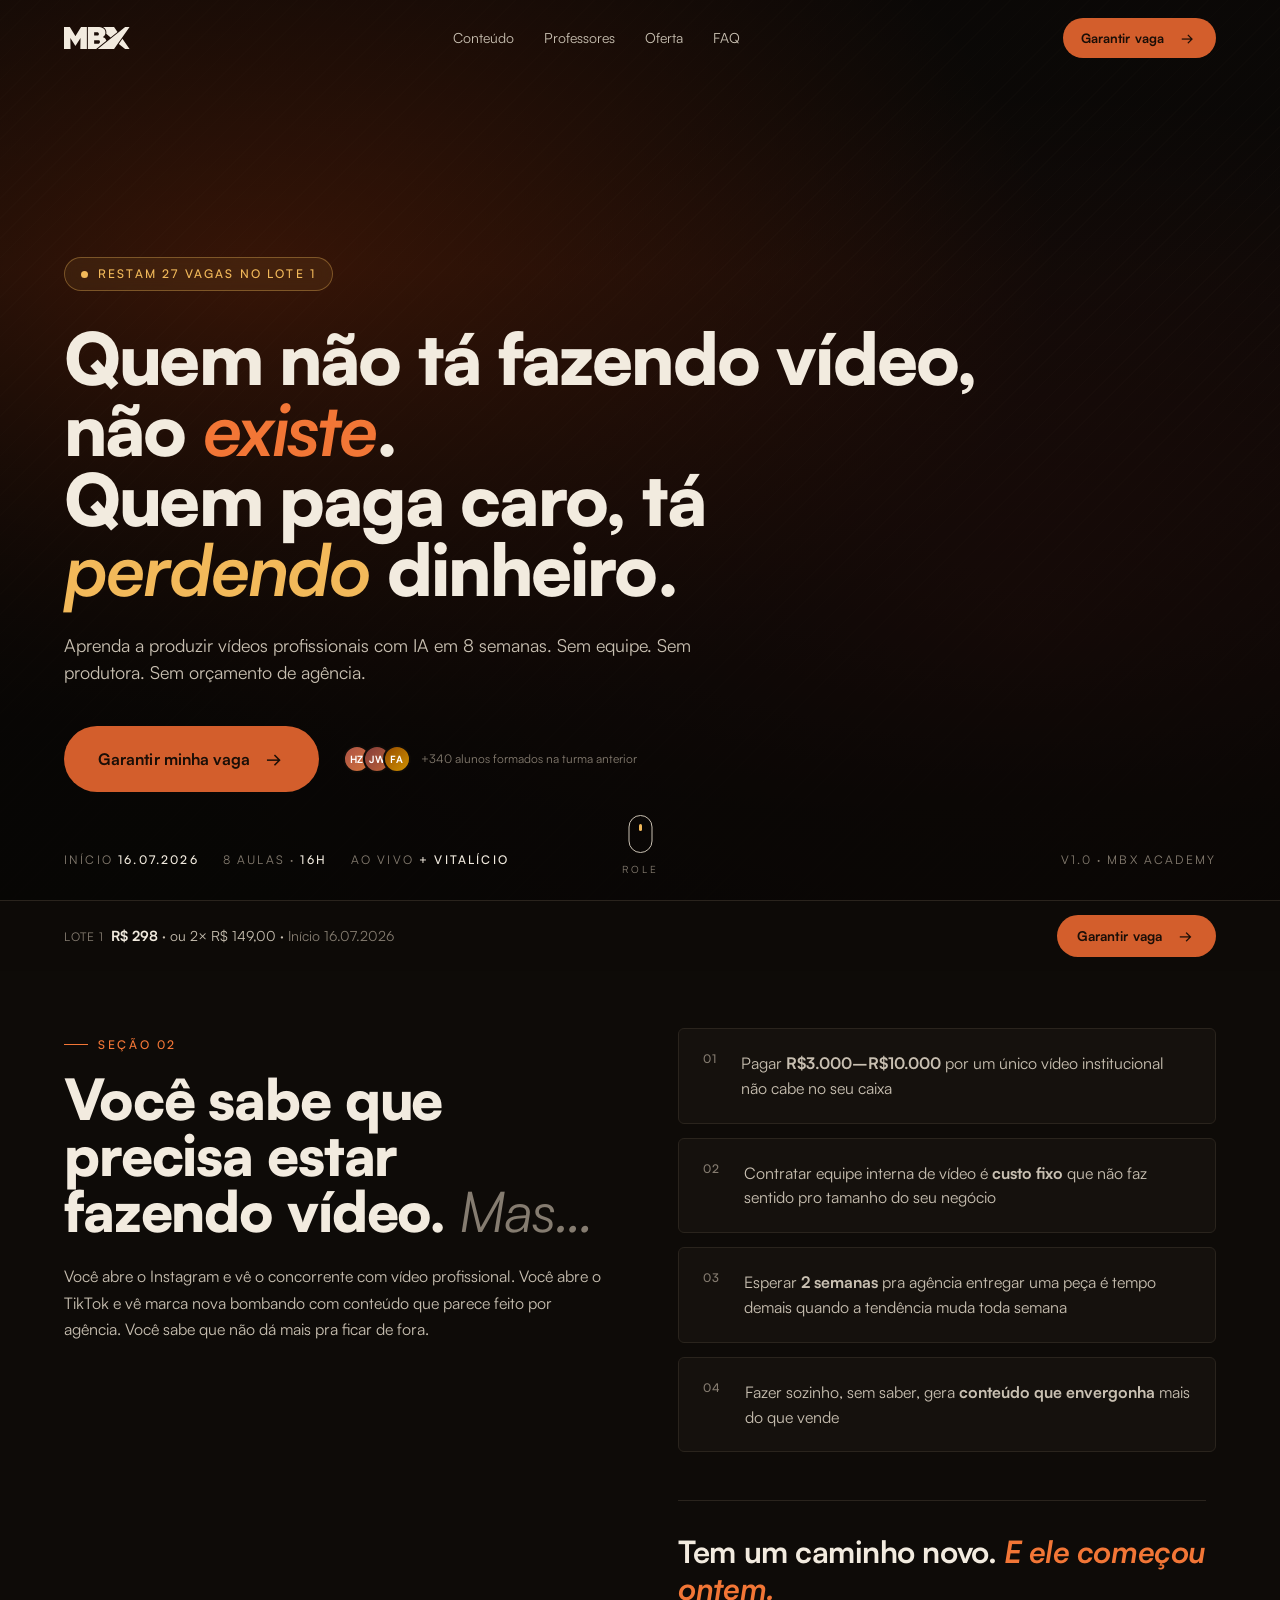
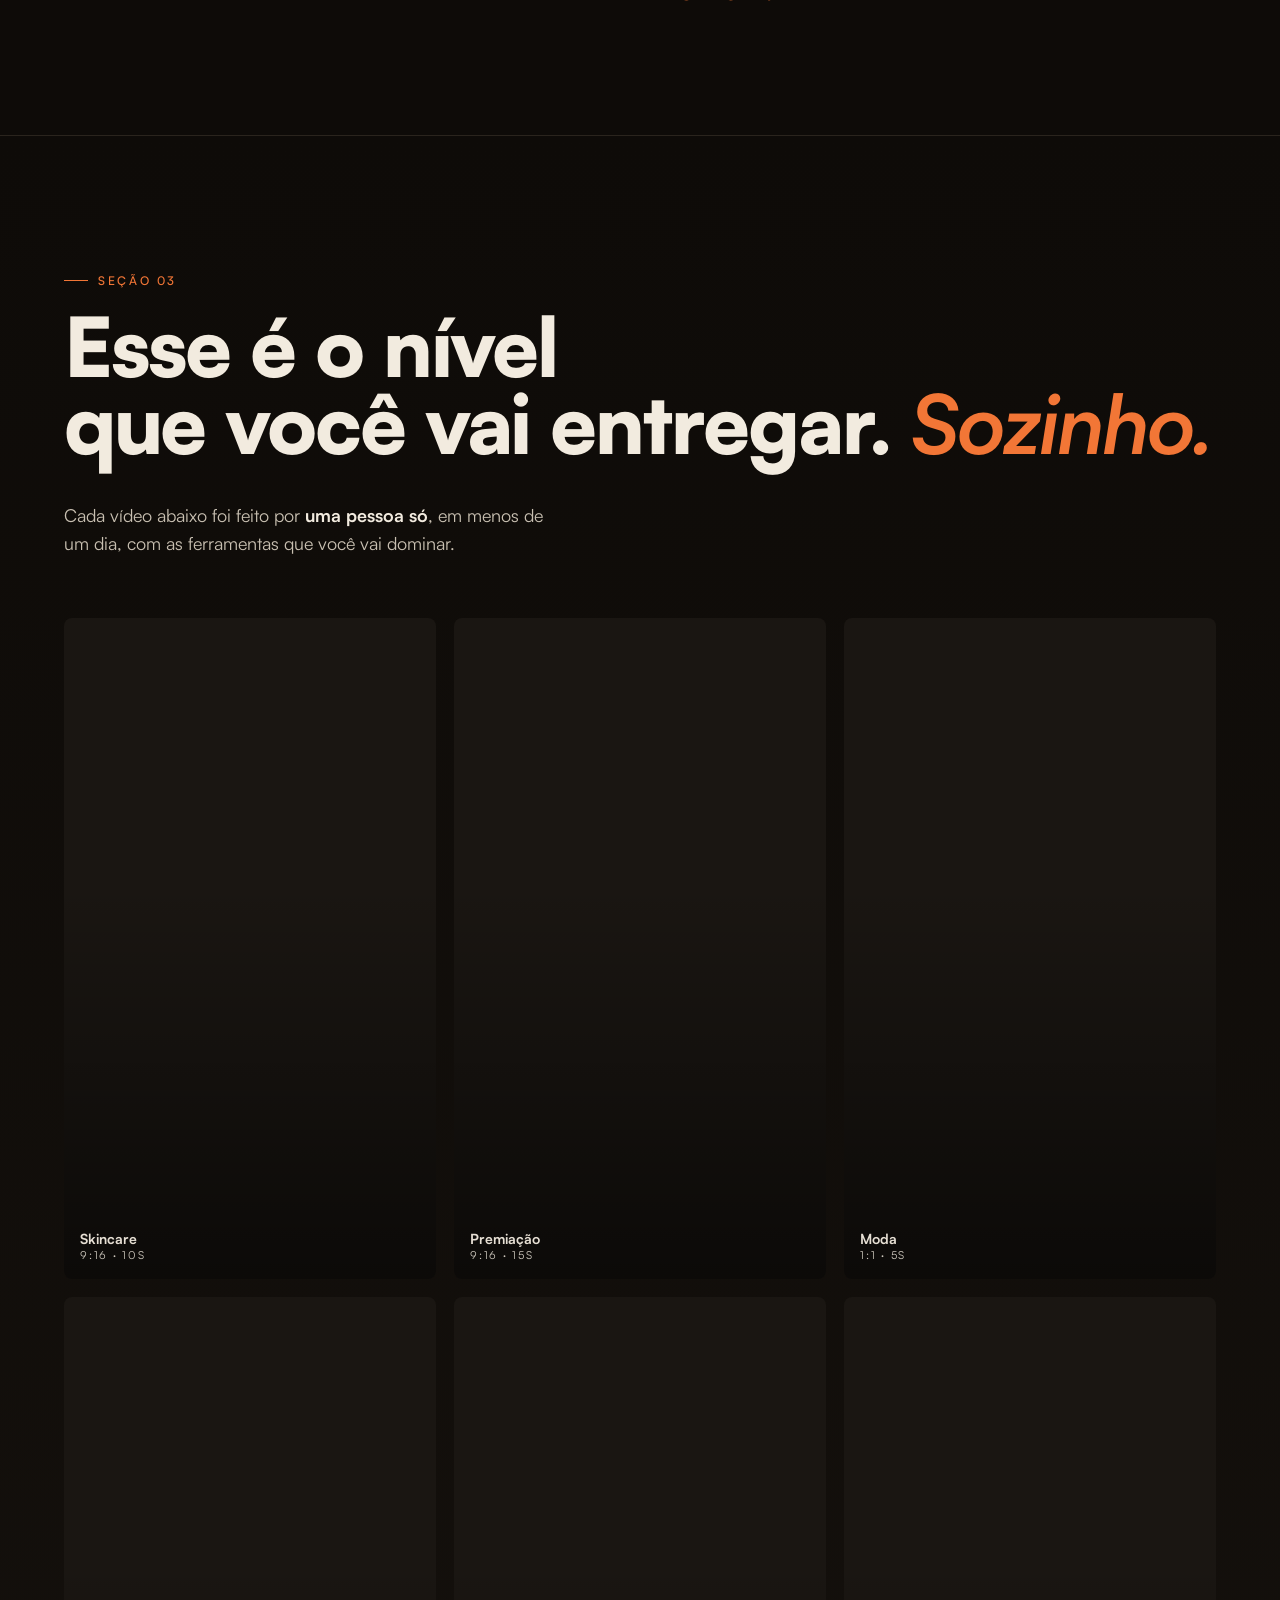
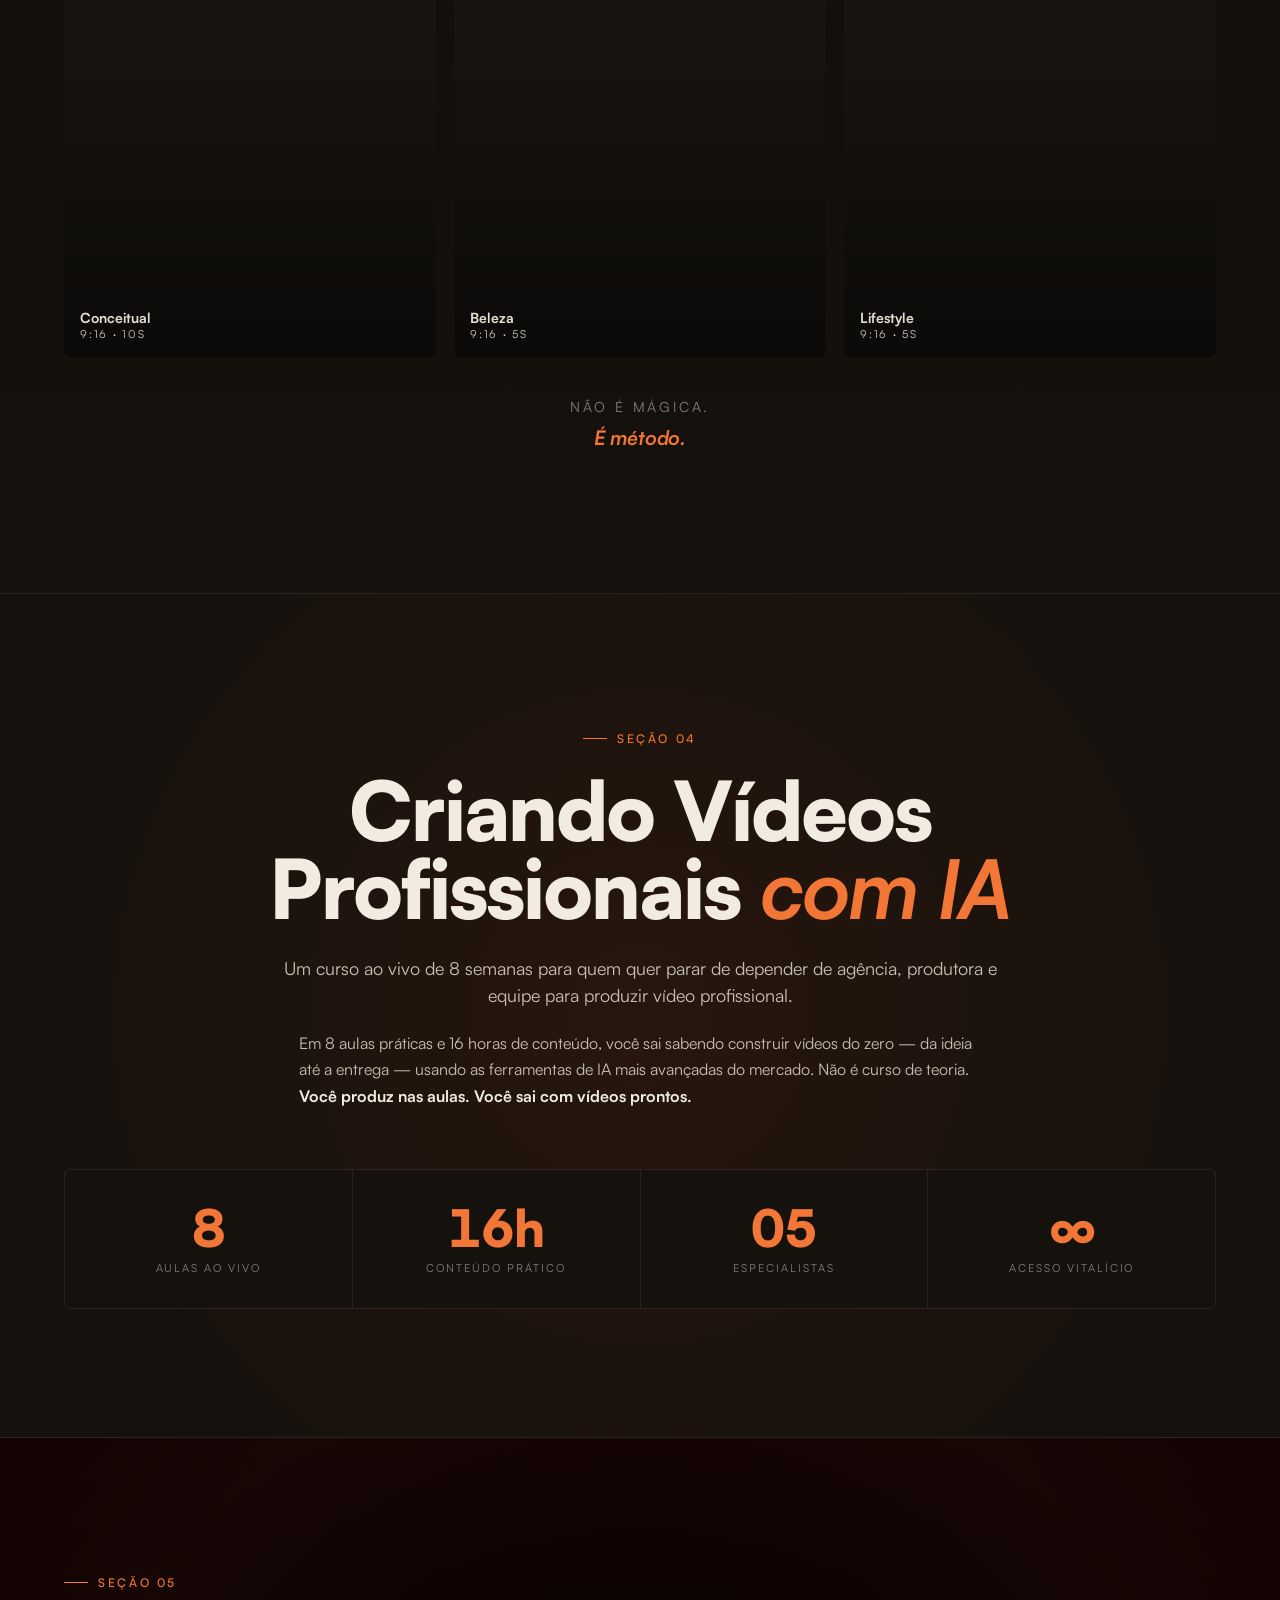
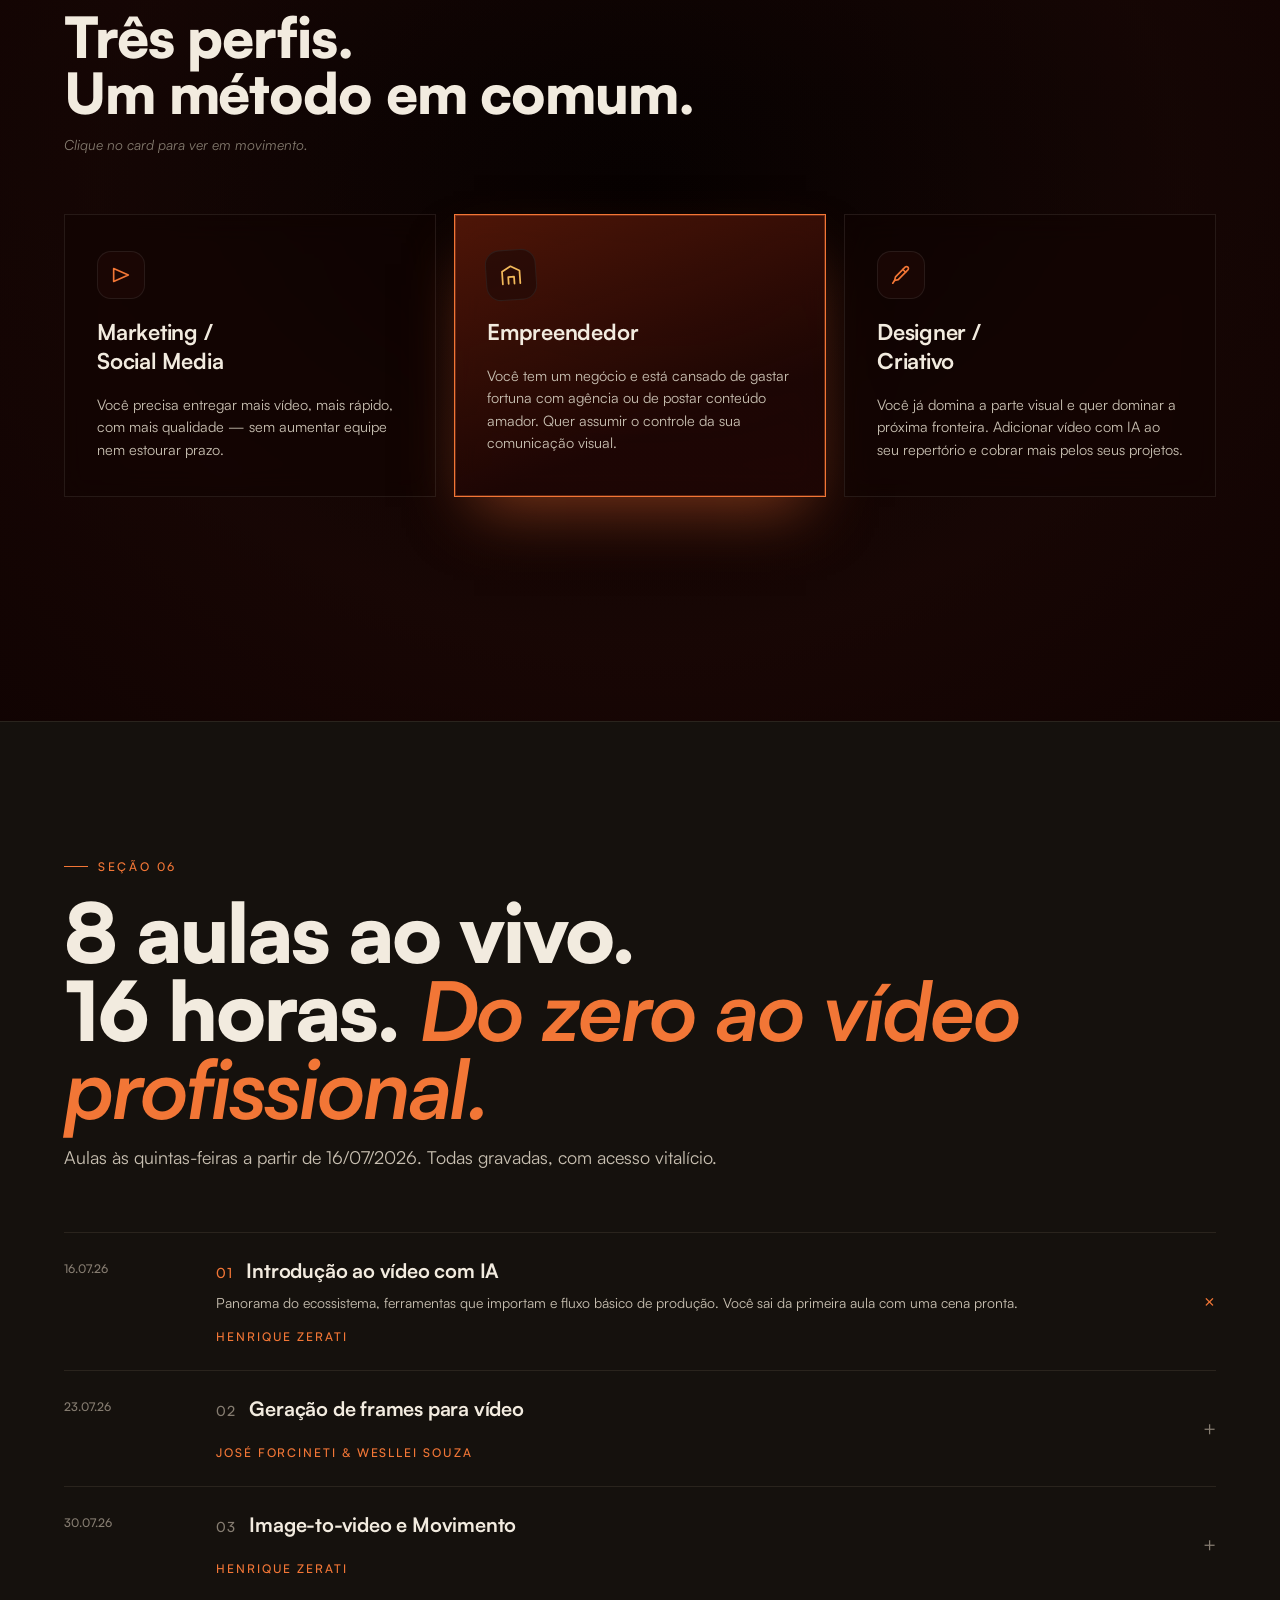
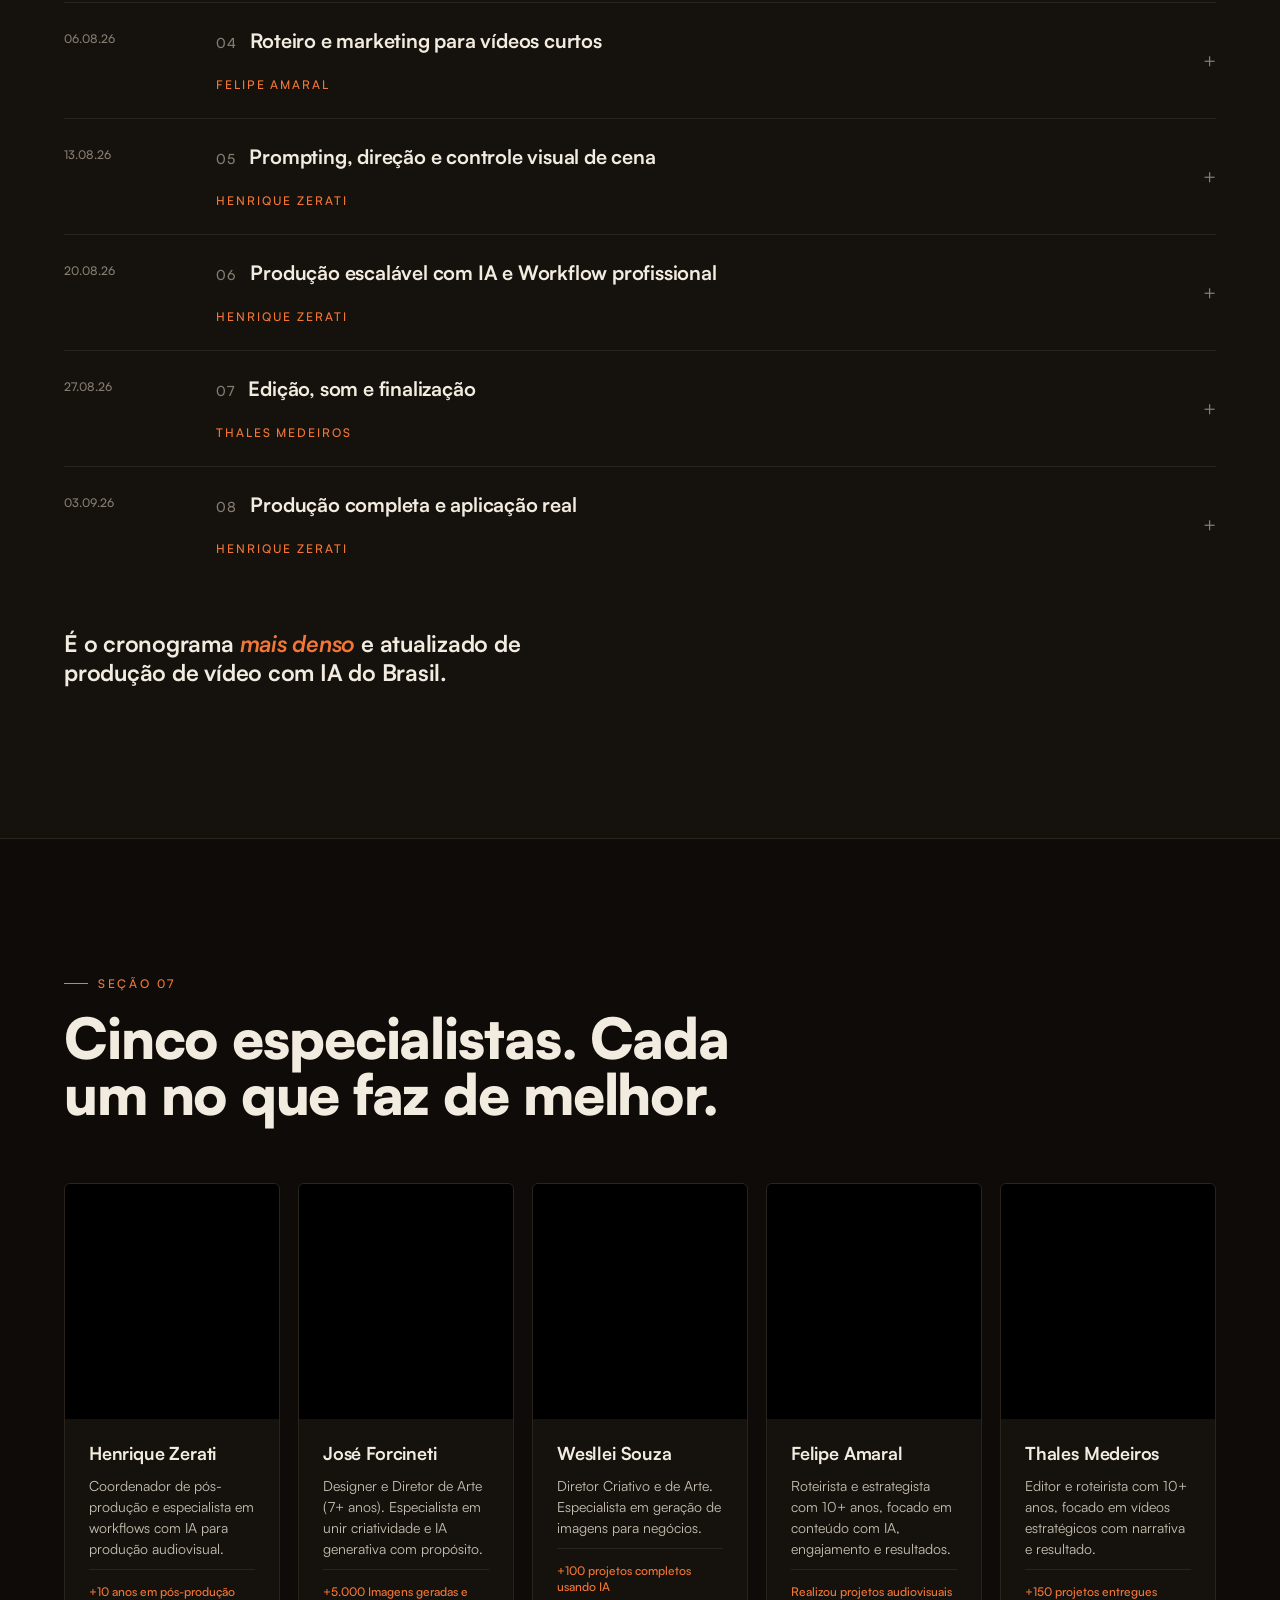
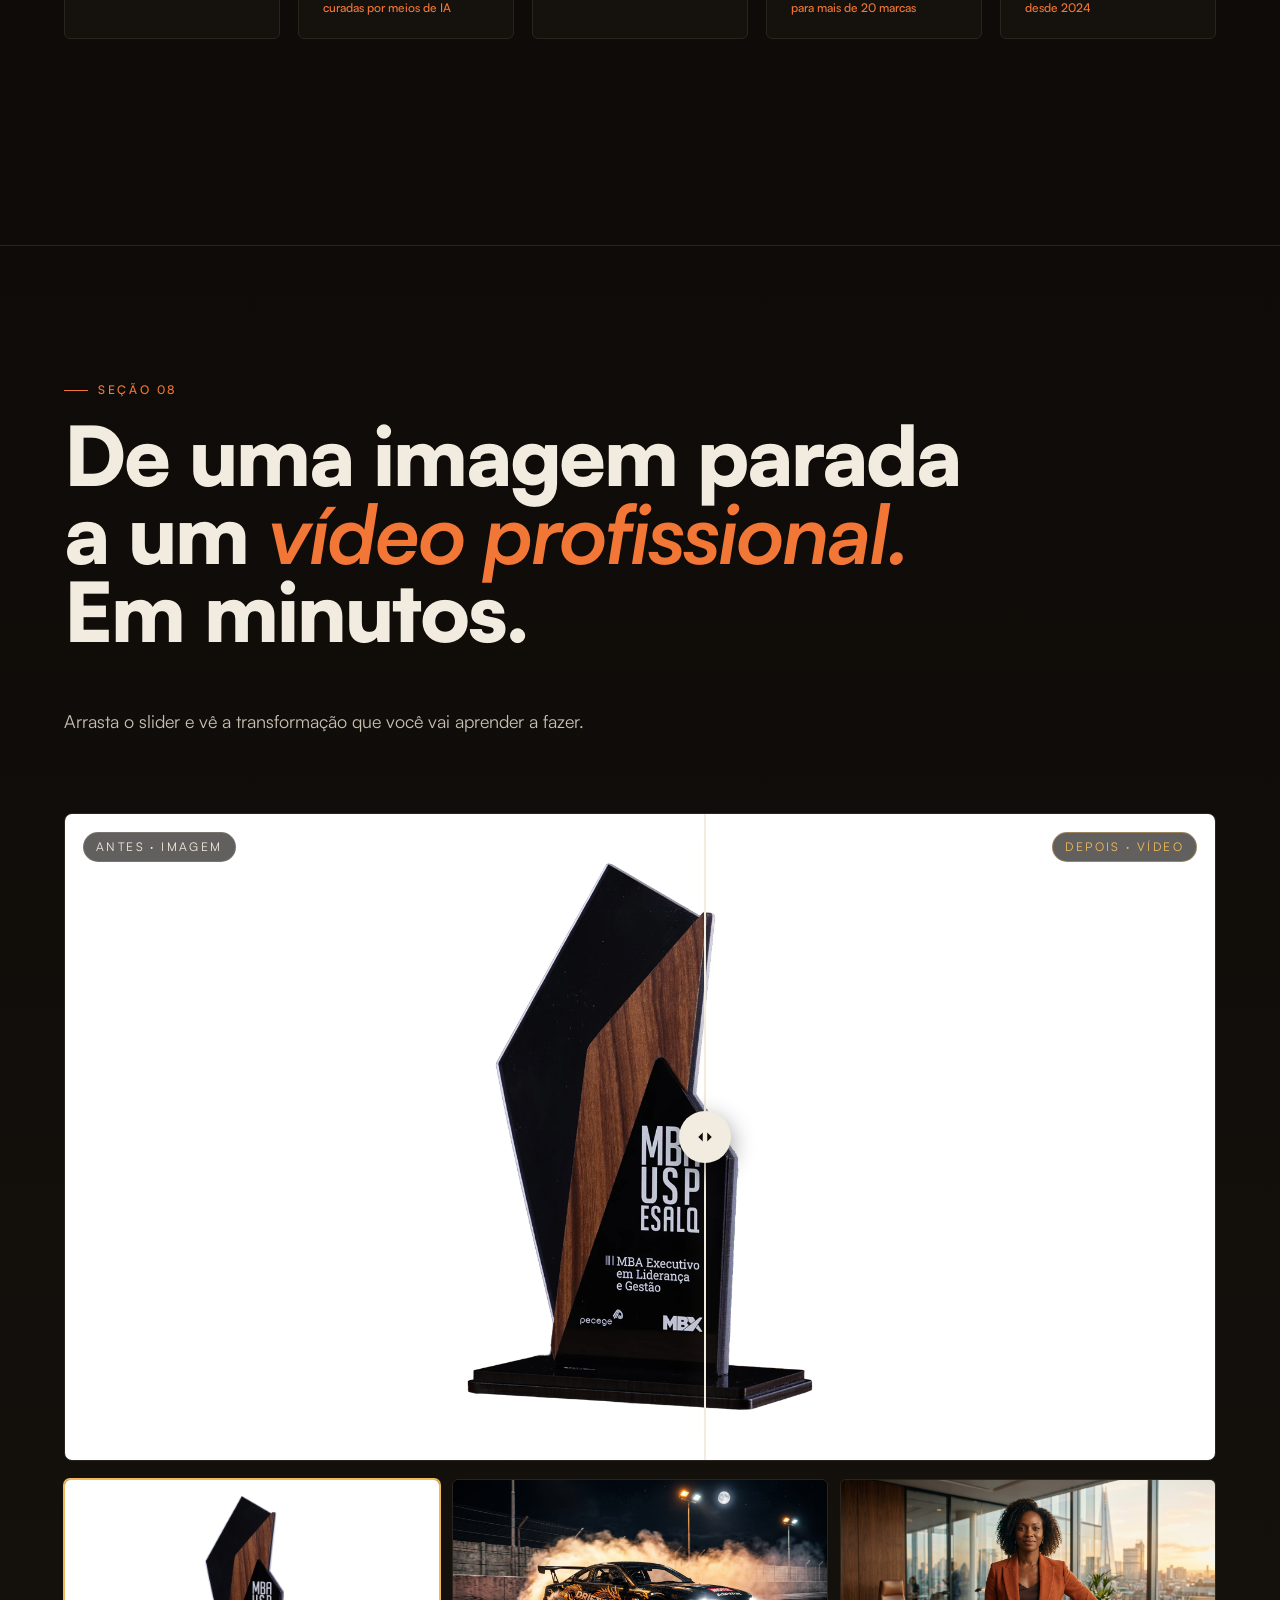
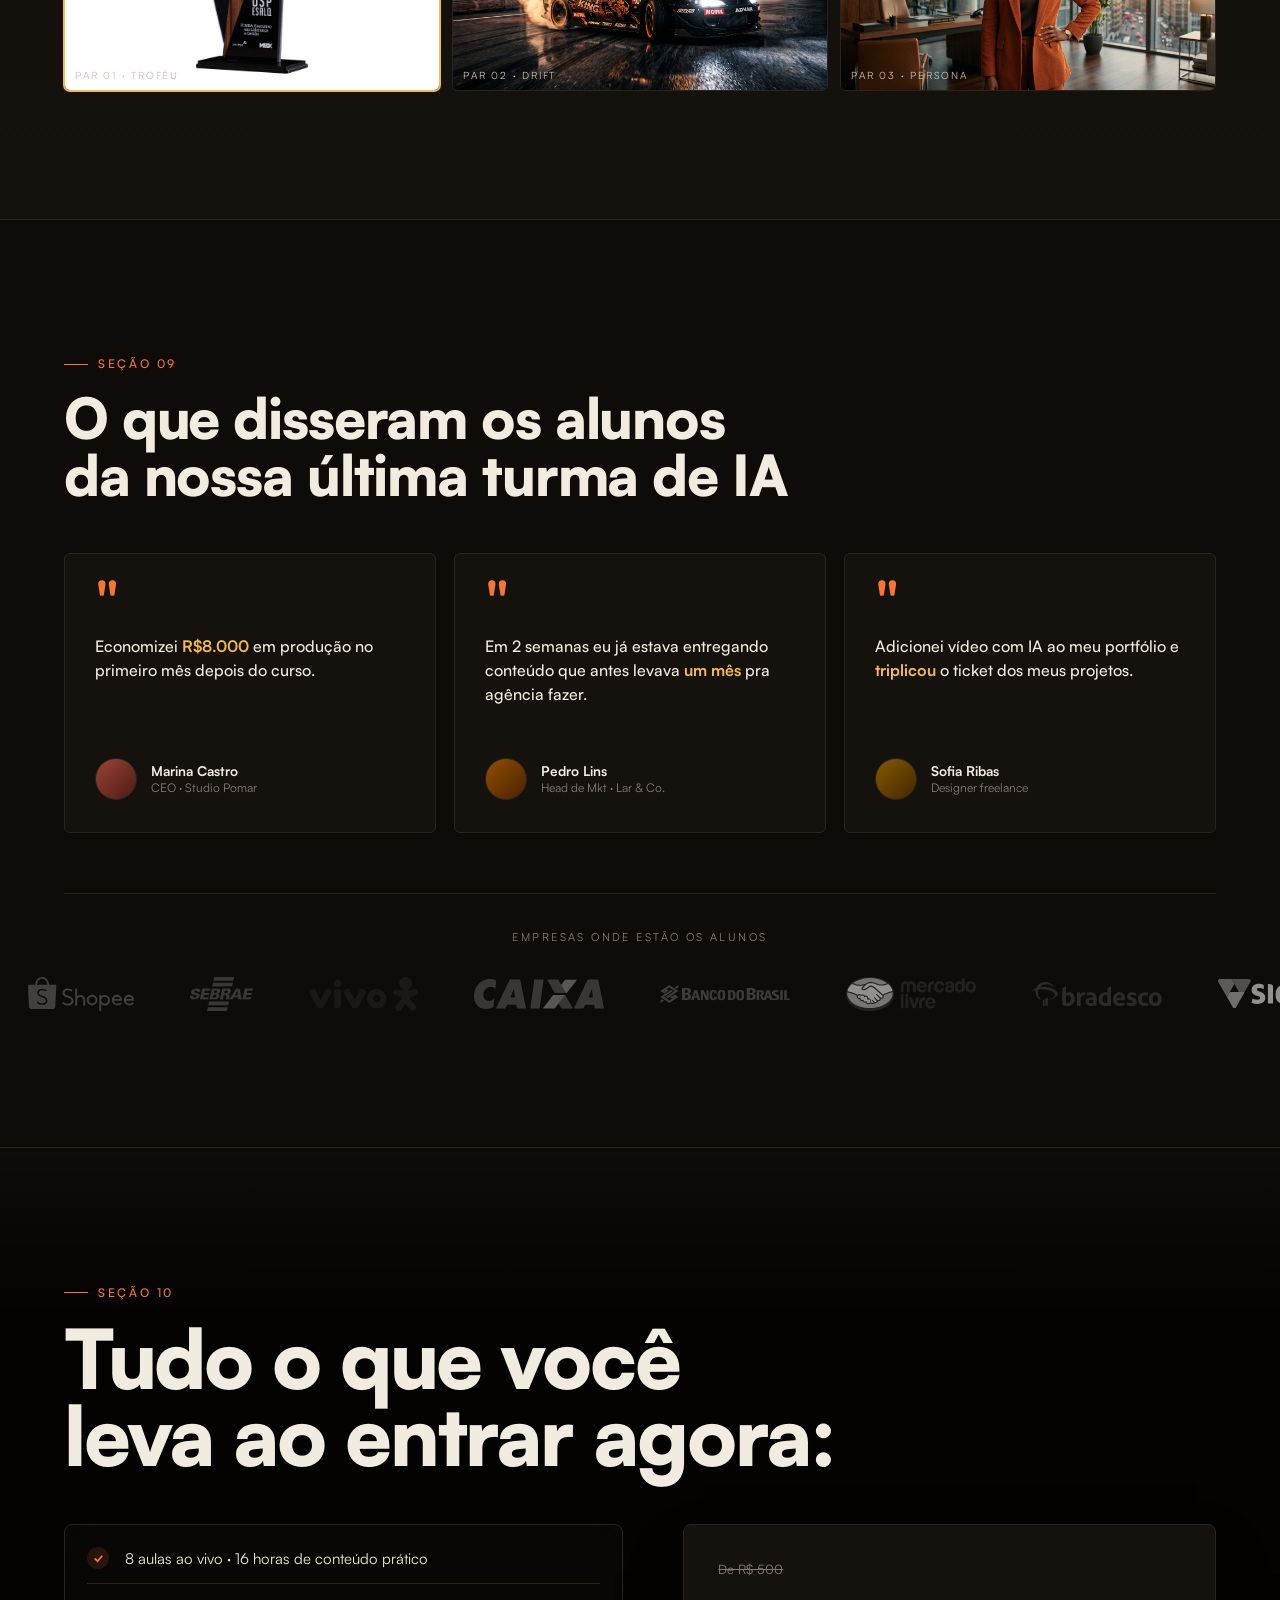
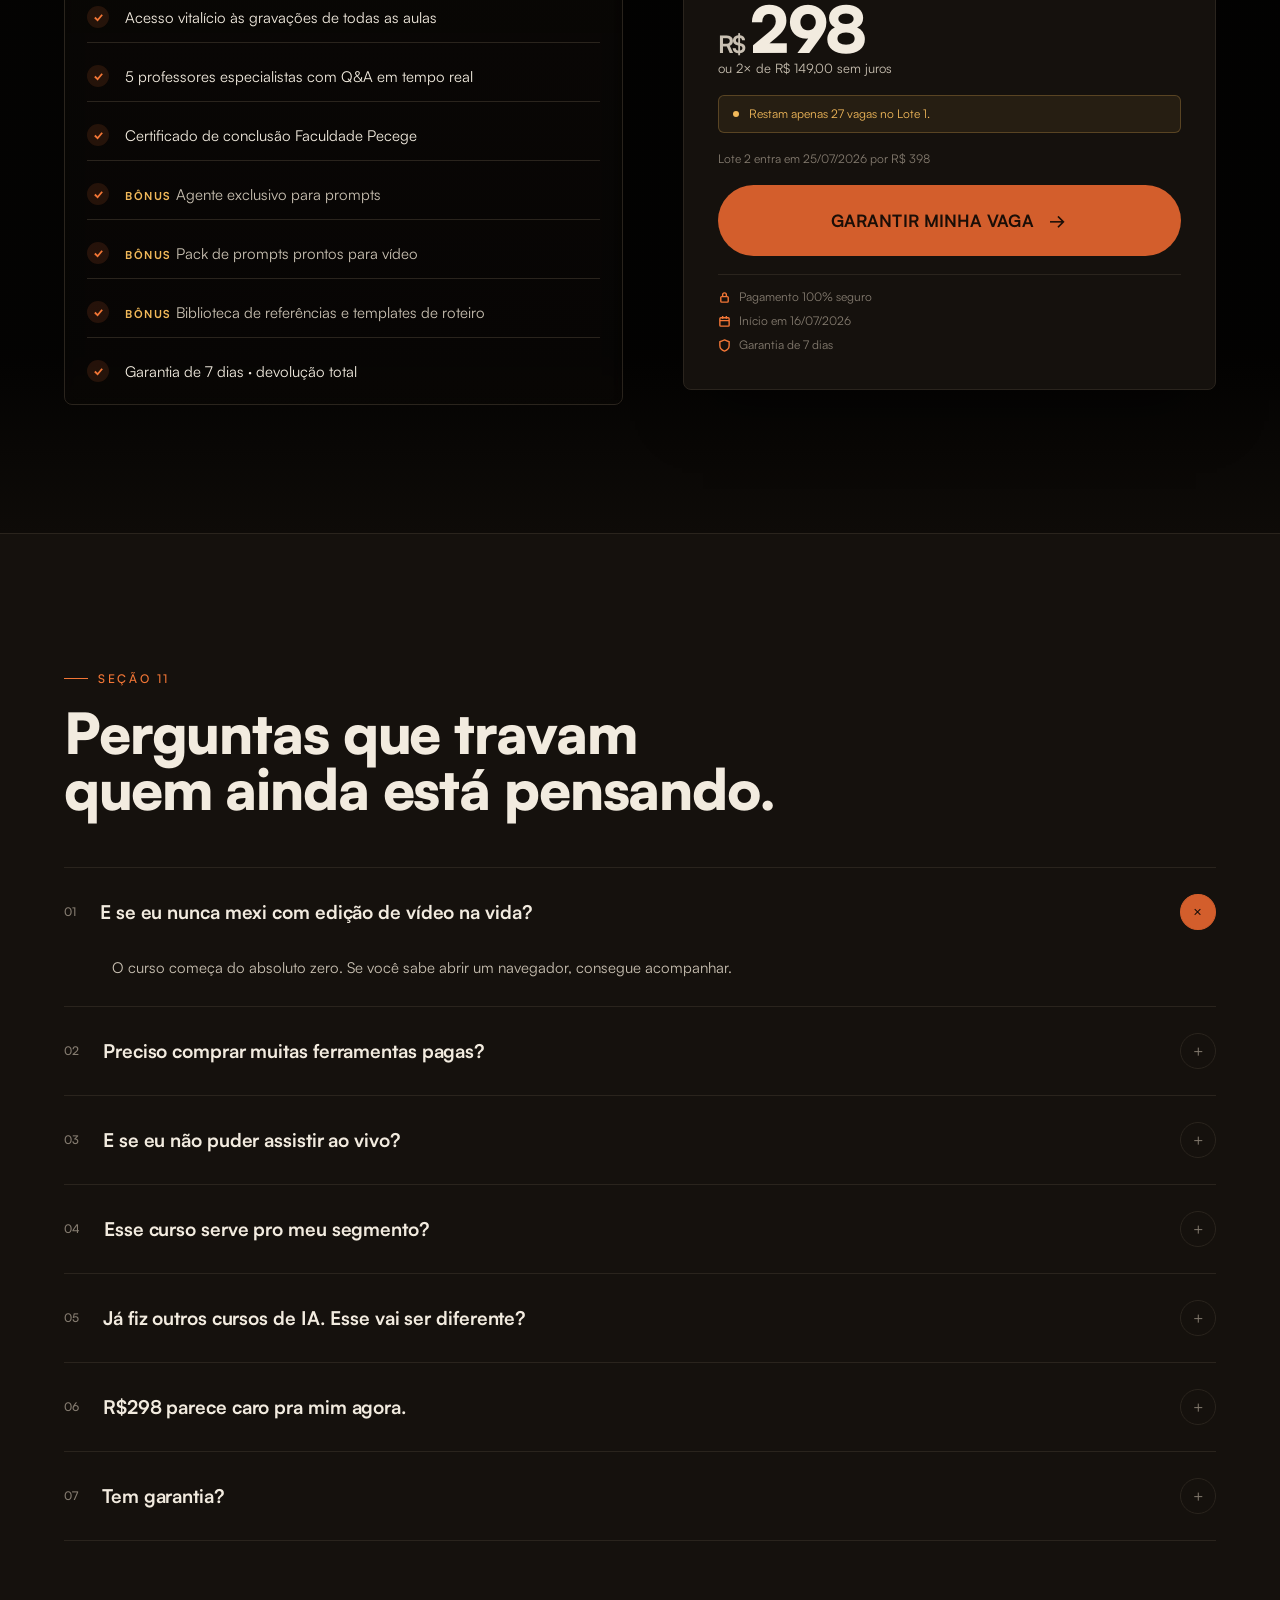
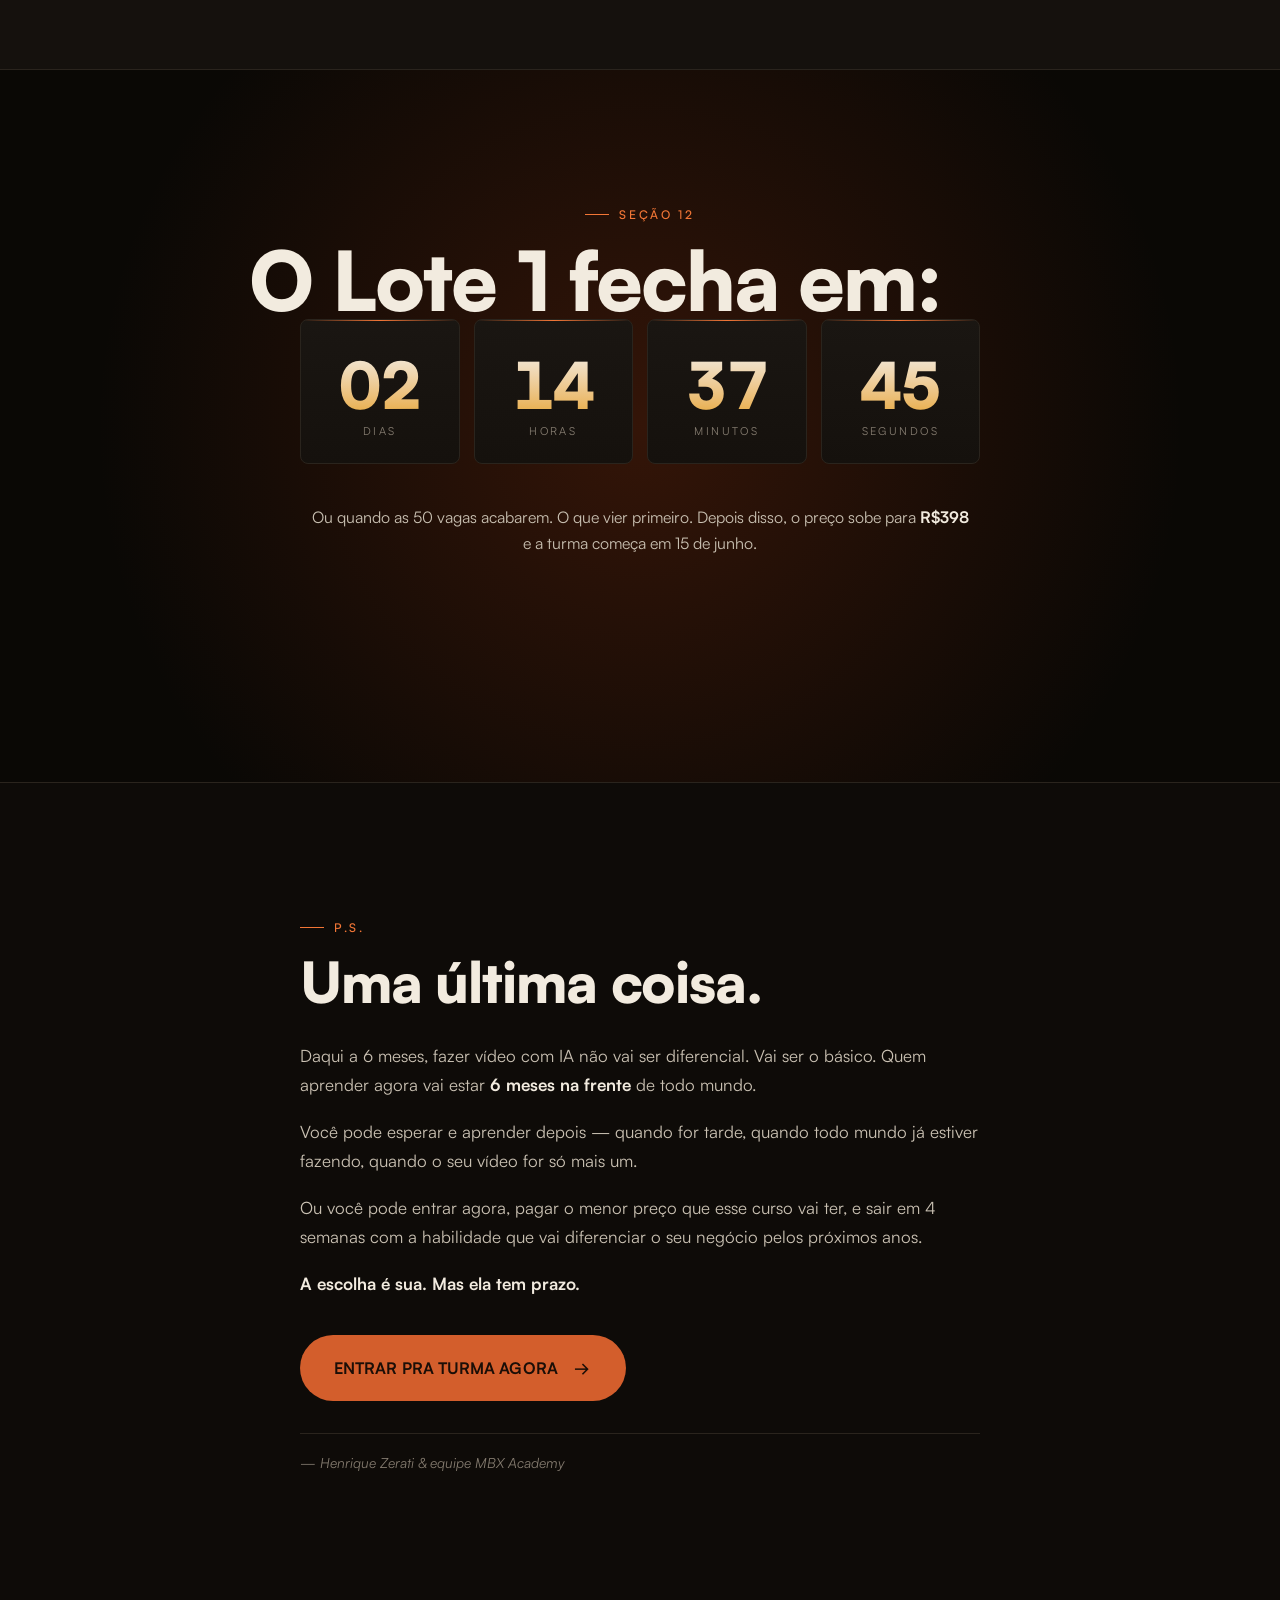
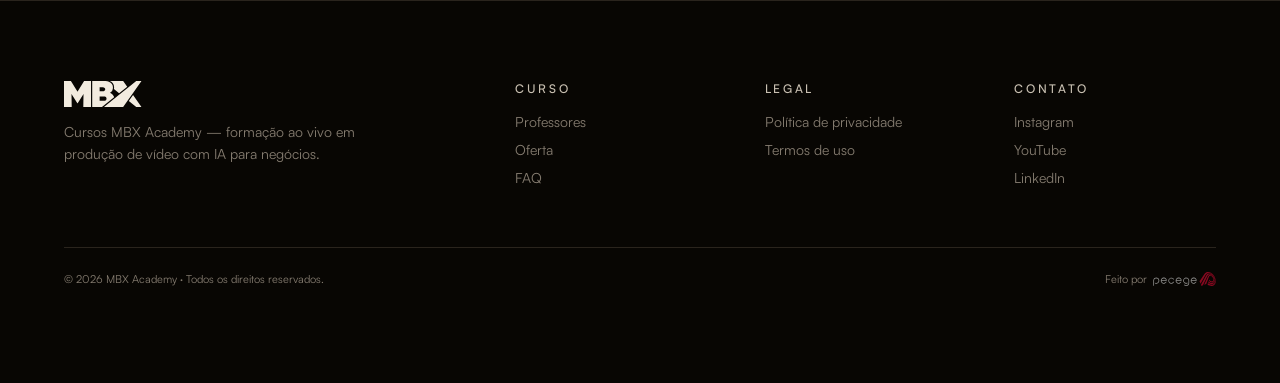
==== commit aed9cd14: "final edits by pedro" ====
--- a/index.html
+++ b/index.html
@@ -127,7 +127,7 @@
     <div class="stats reveal-stagger">
       <div><div class="num">8</div><div class="lbl">Aulas ao vivo</div></div>
       <div><div class="num">16h</div><div class="lbl">Conteúdo prático</div></div>
-      <div><div class="num">04</div><div class="lbl">Especialistas</div></div>
+      <div><div class="num">05</div><div class="lbl">Especialistas</div></div>
       <div><div class="num">∞</div><div class="lbl">Acesso vitalício</div></div>
     </div>
   </div>
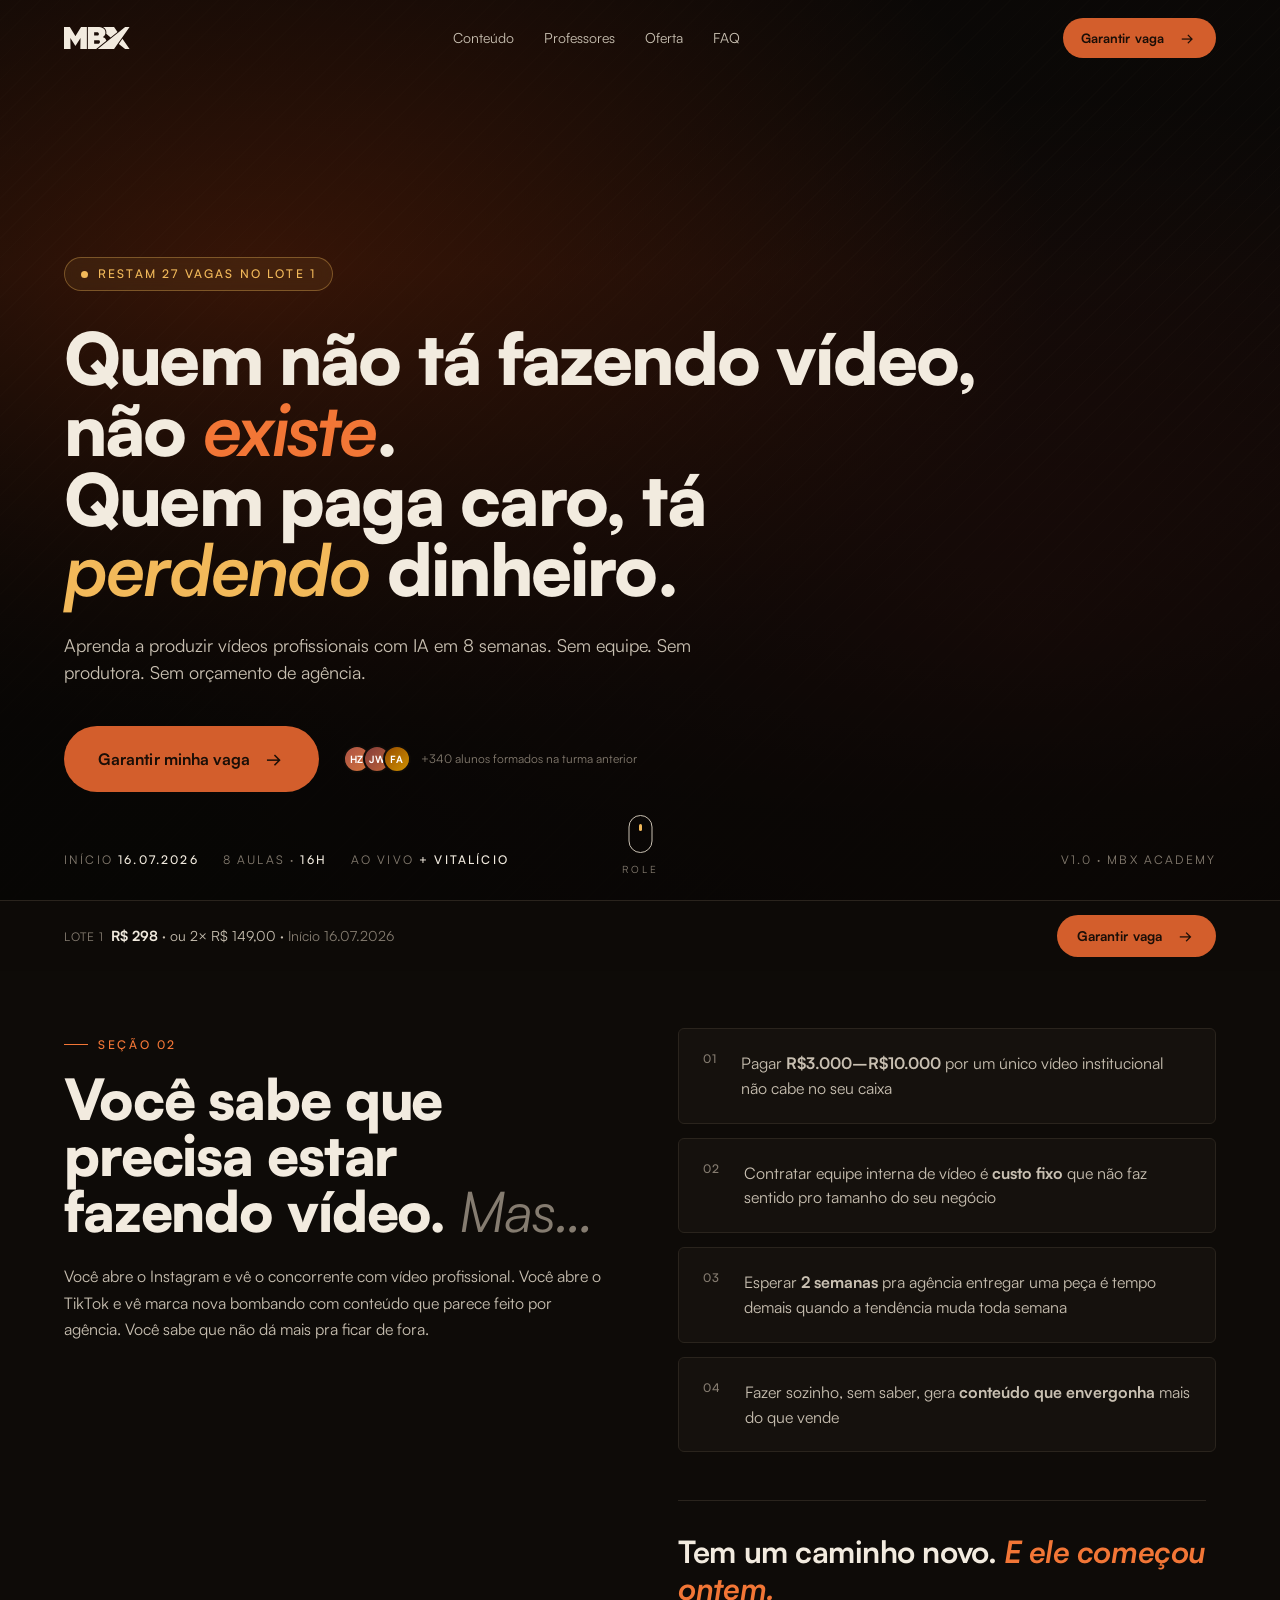
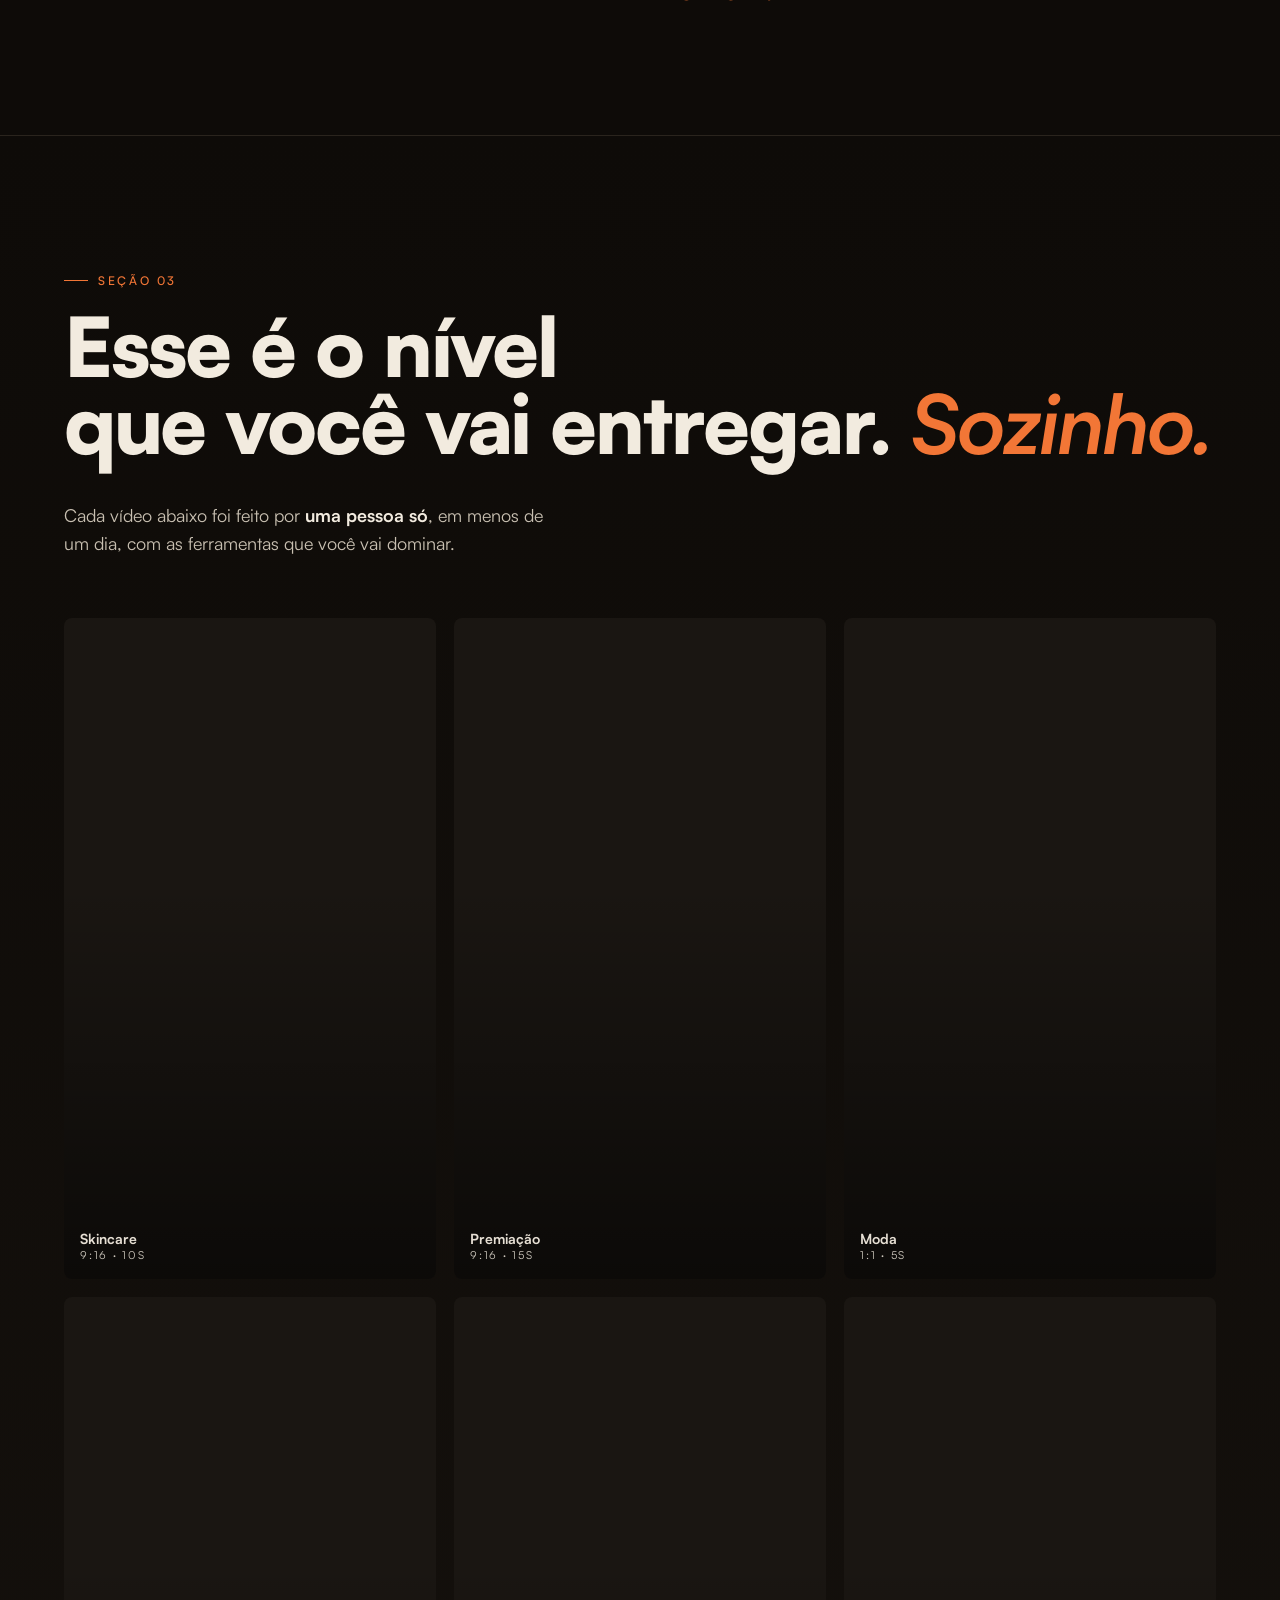
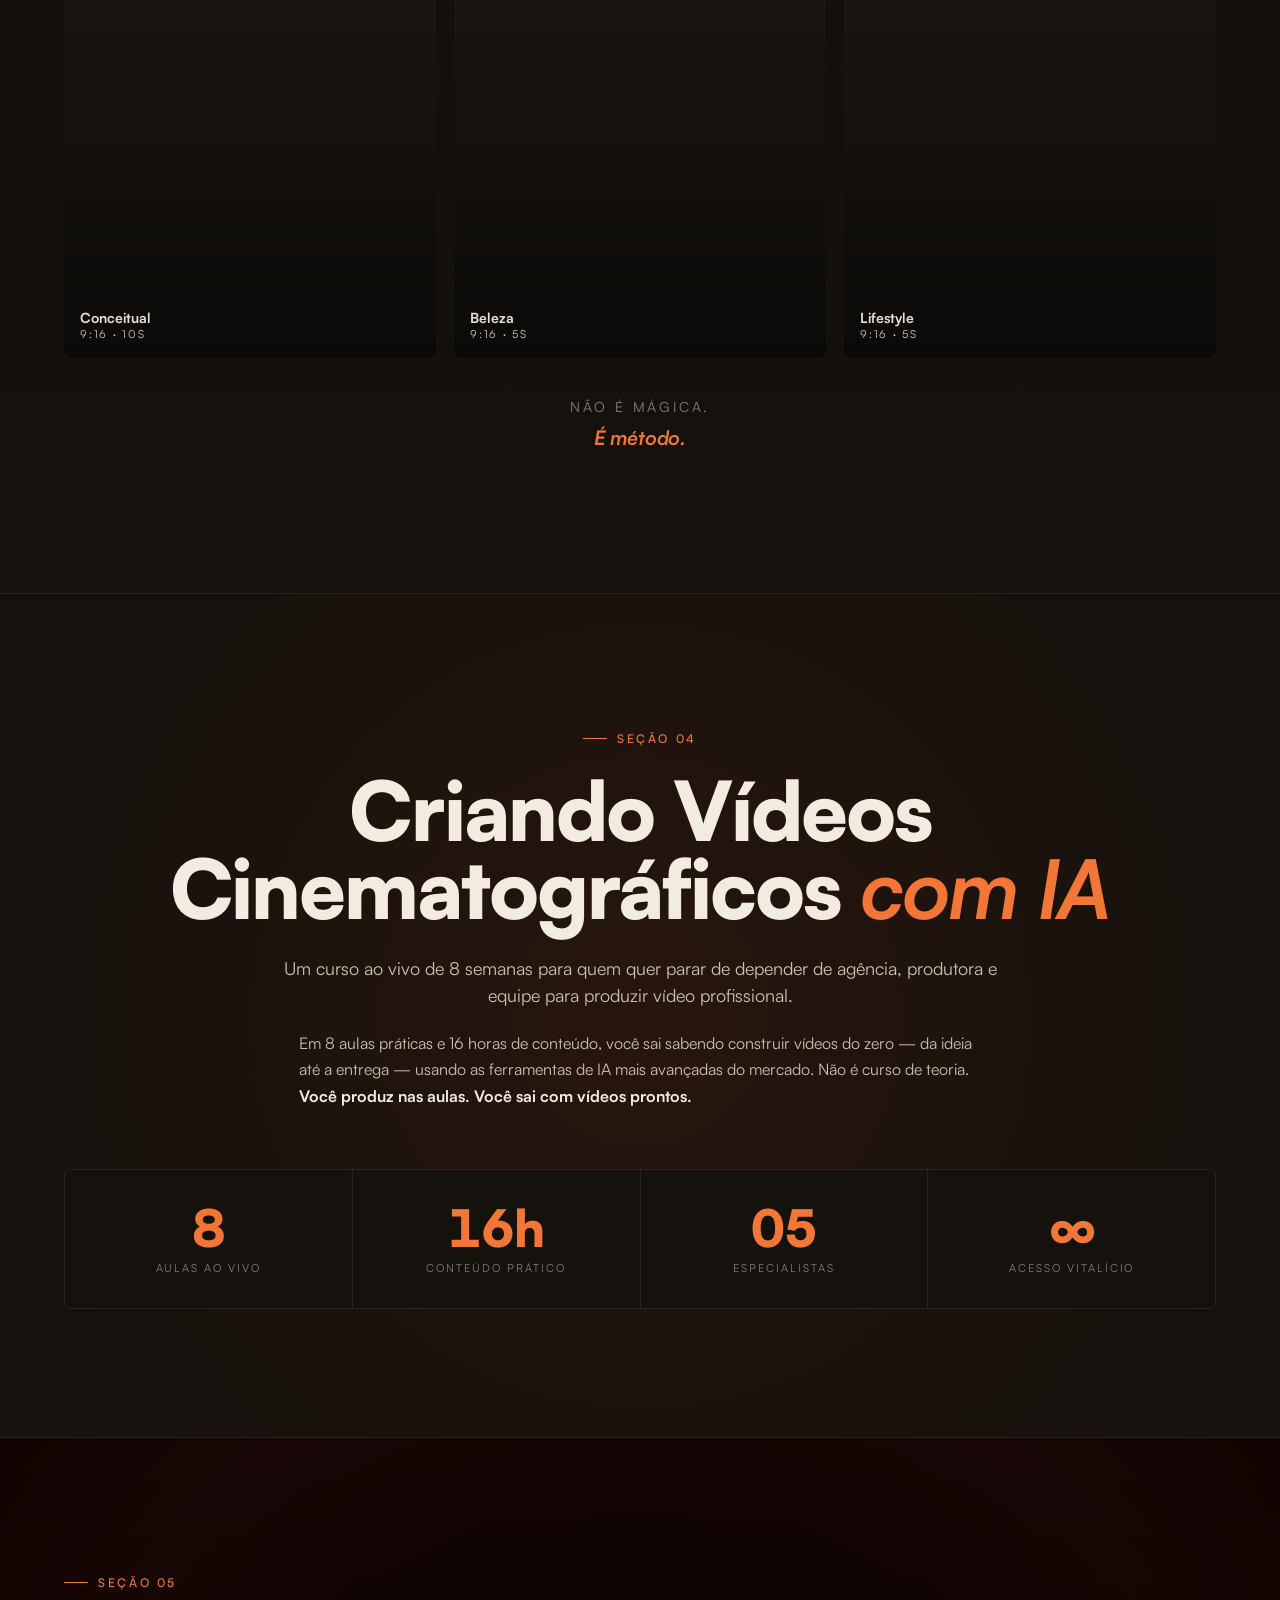
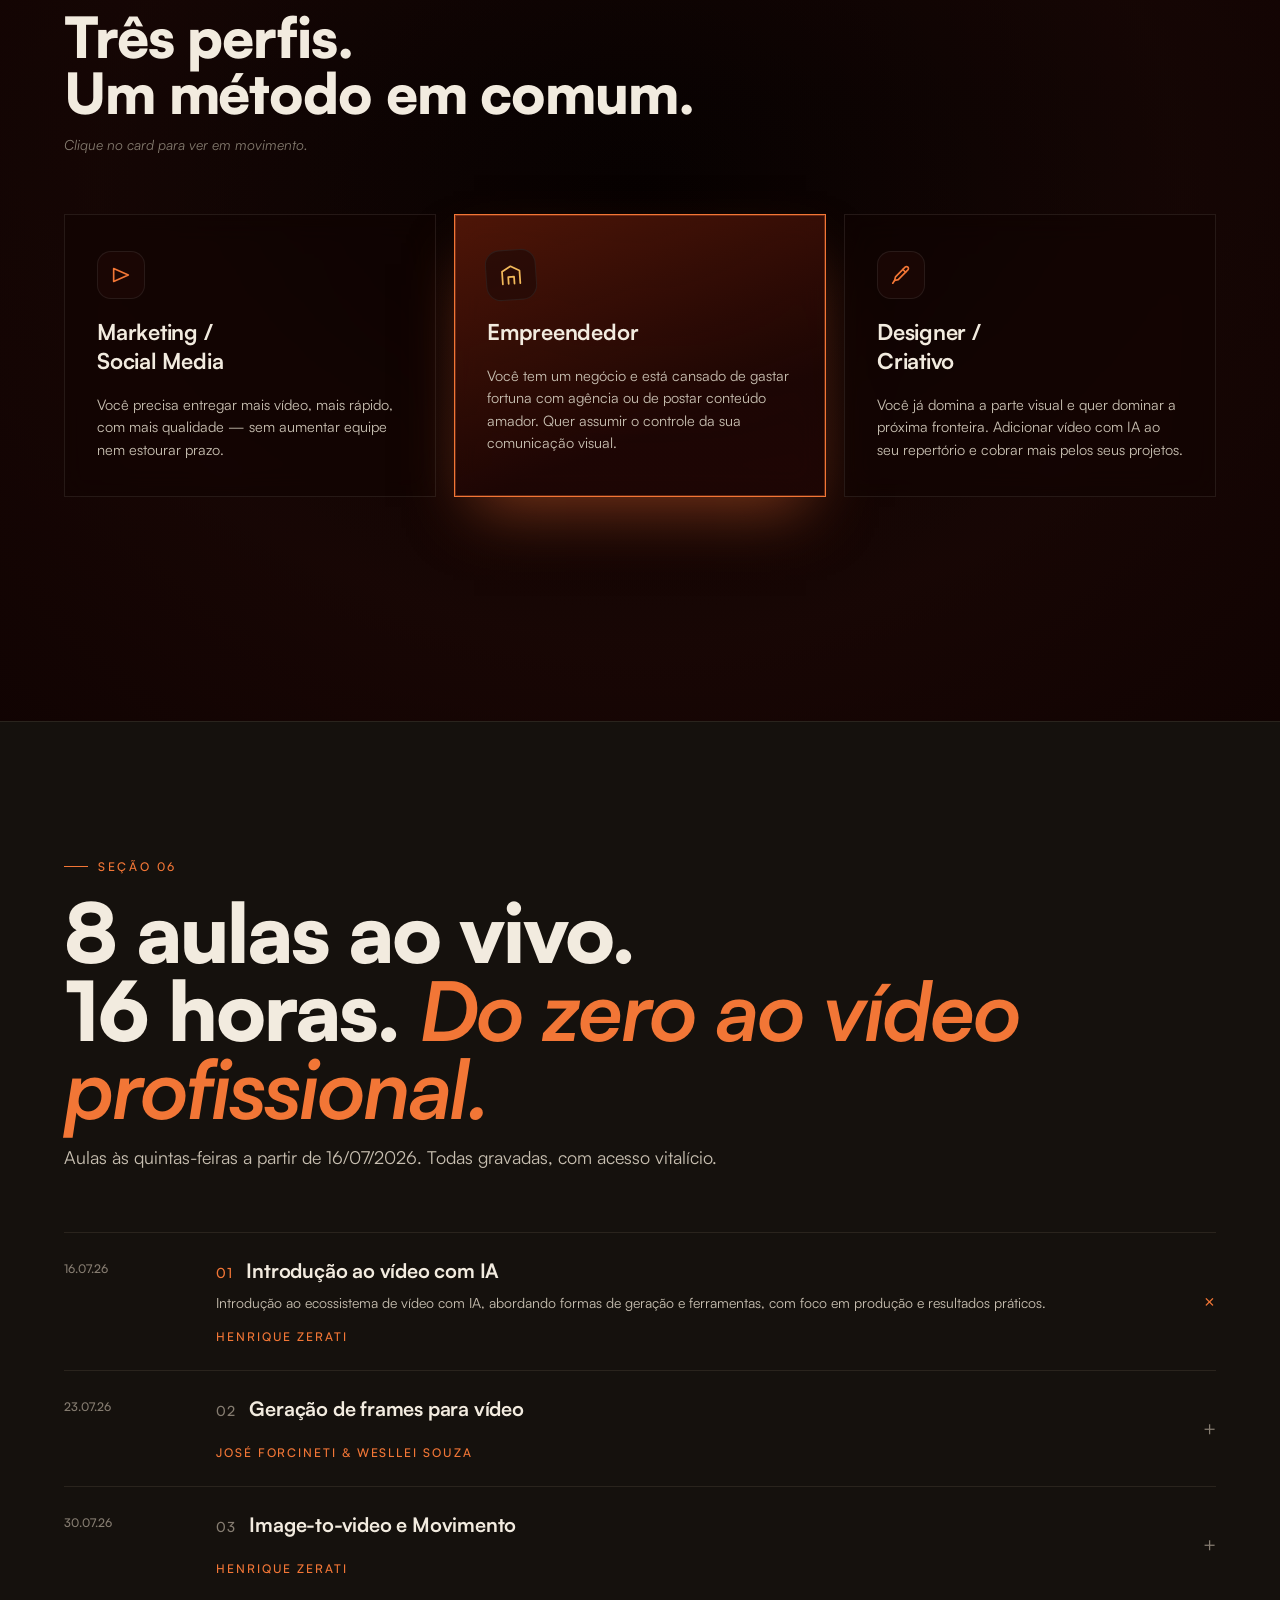
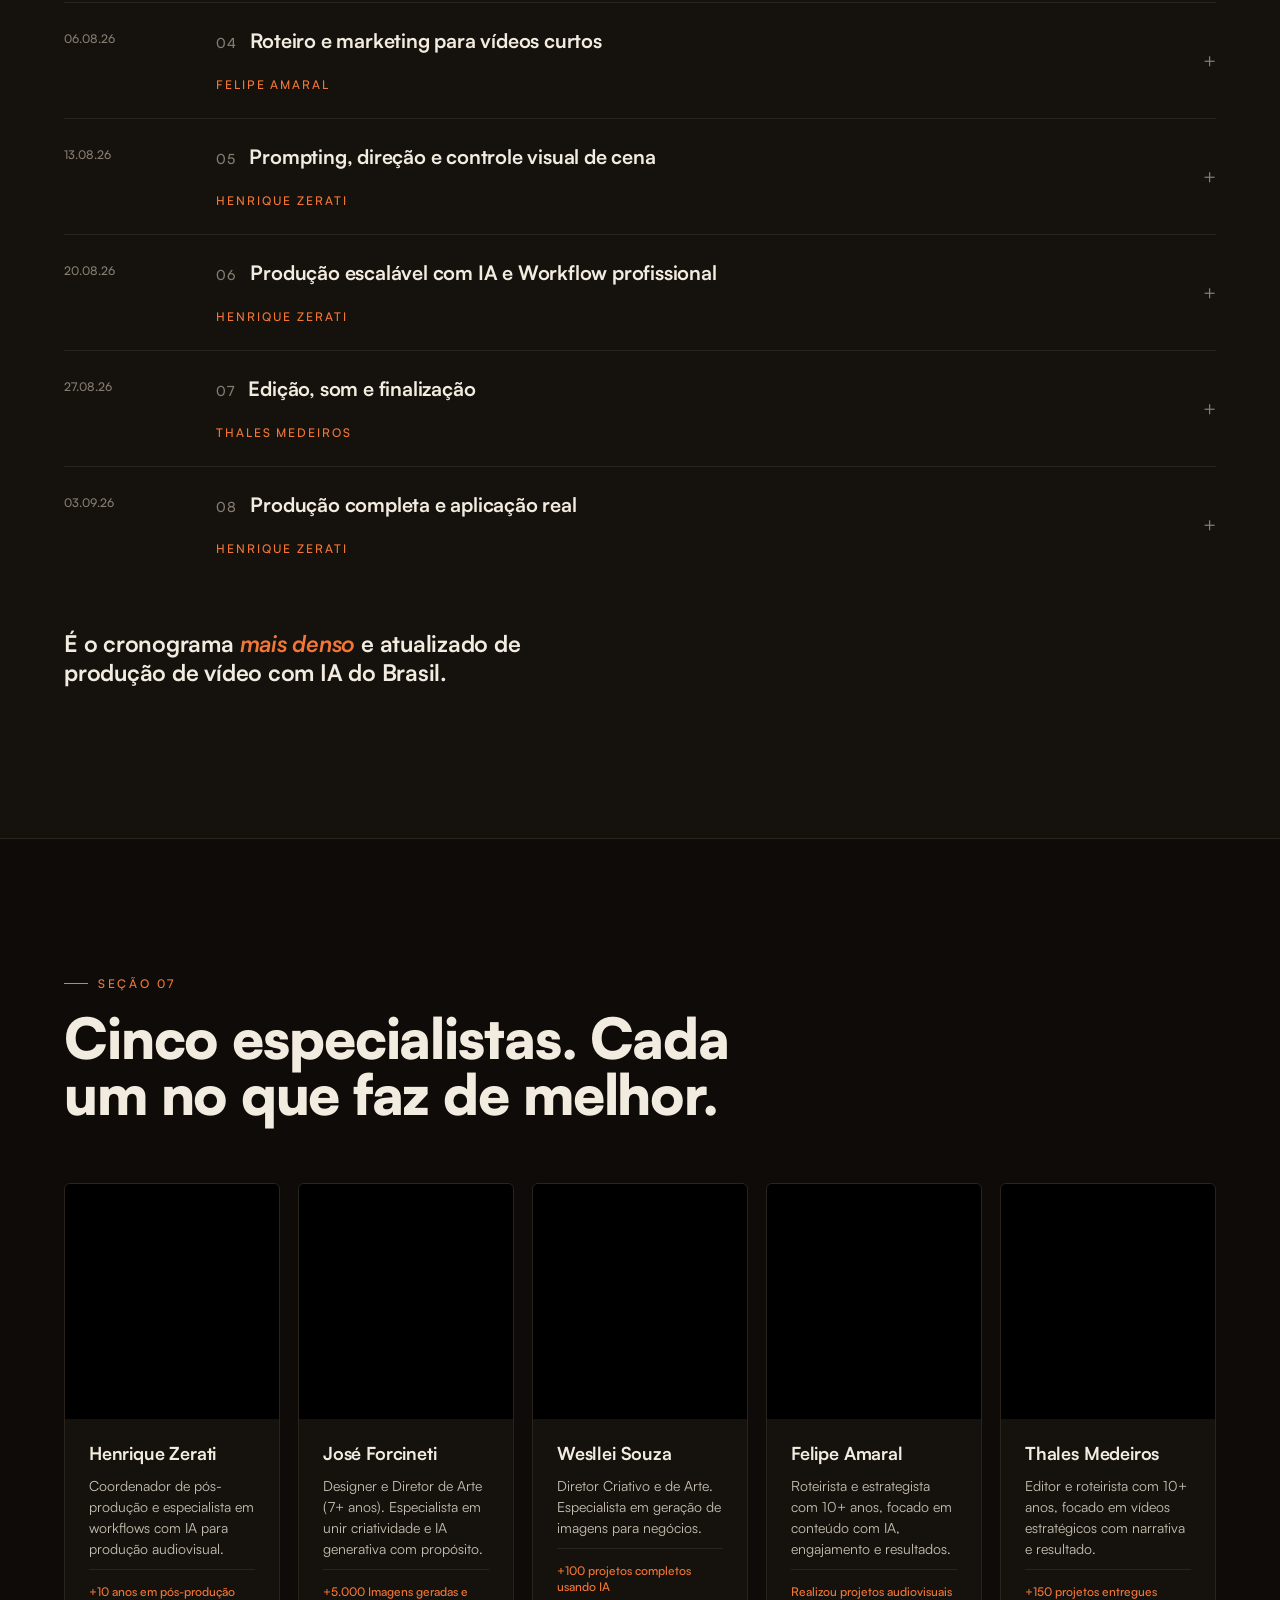
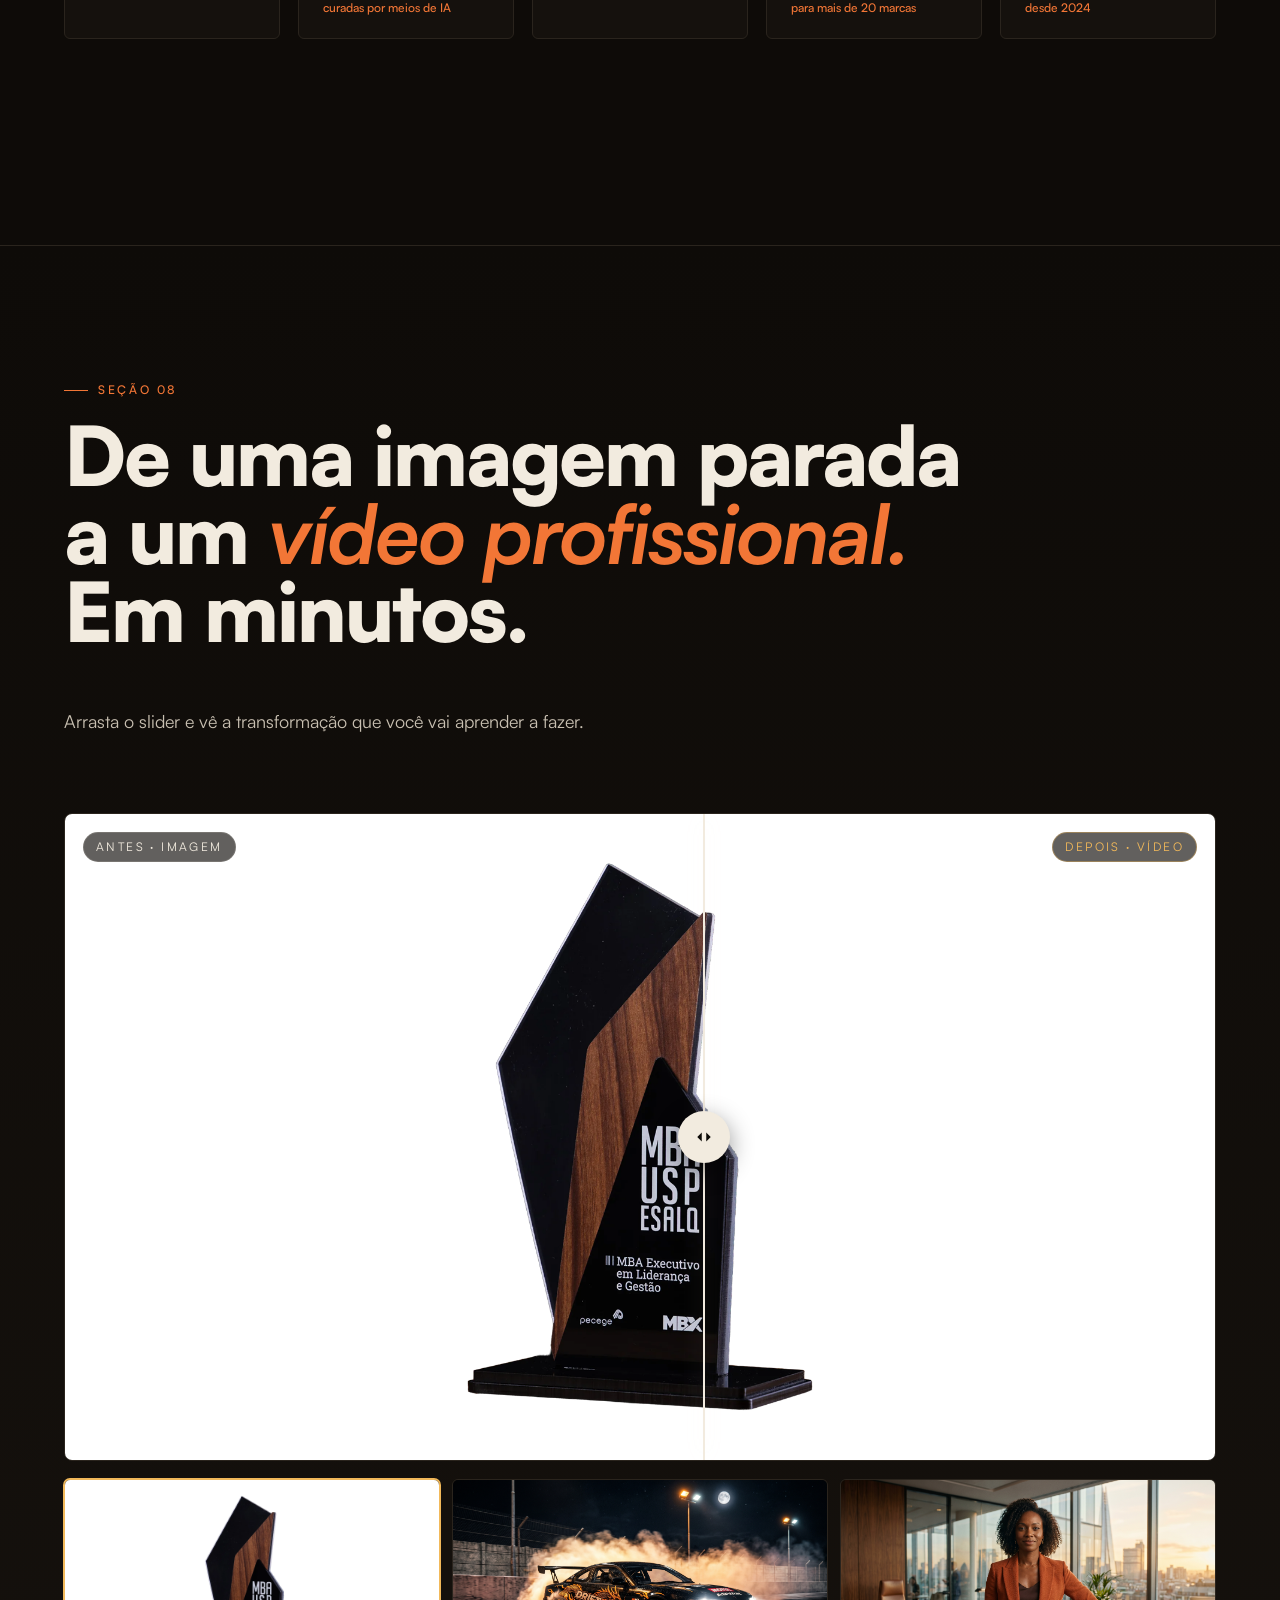
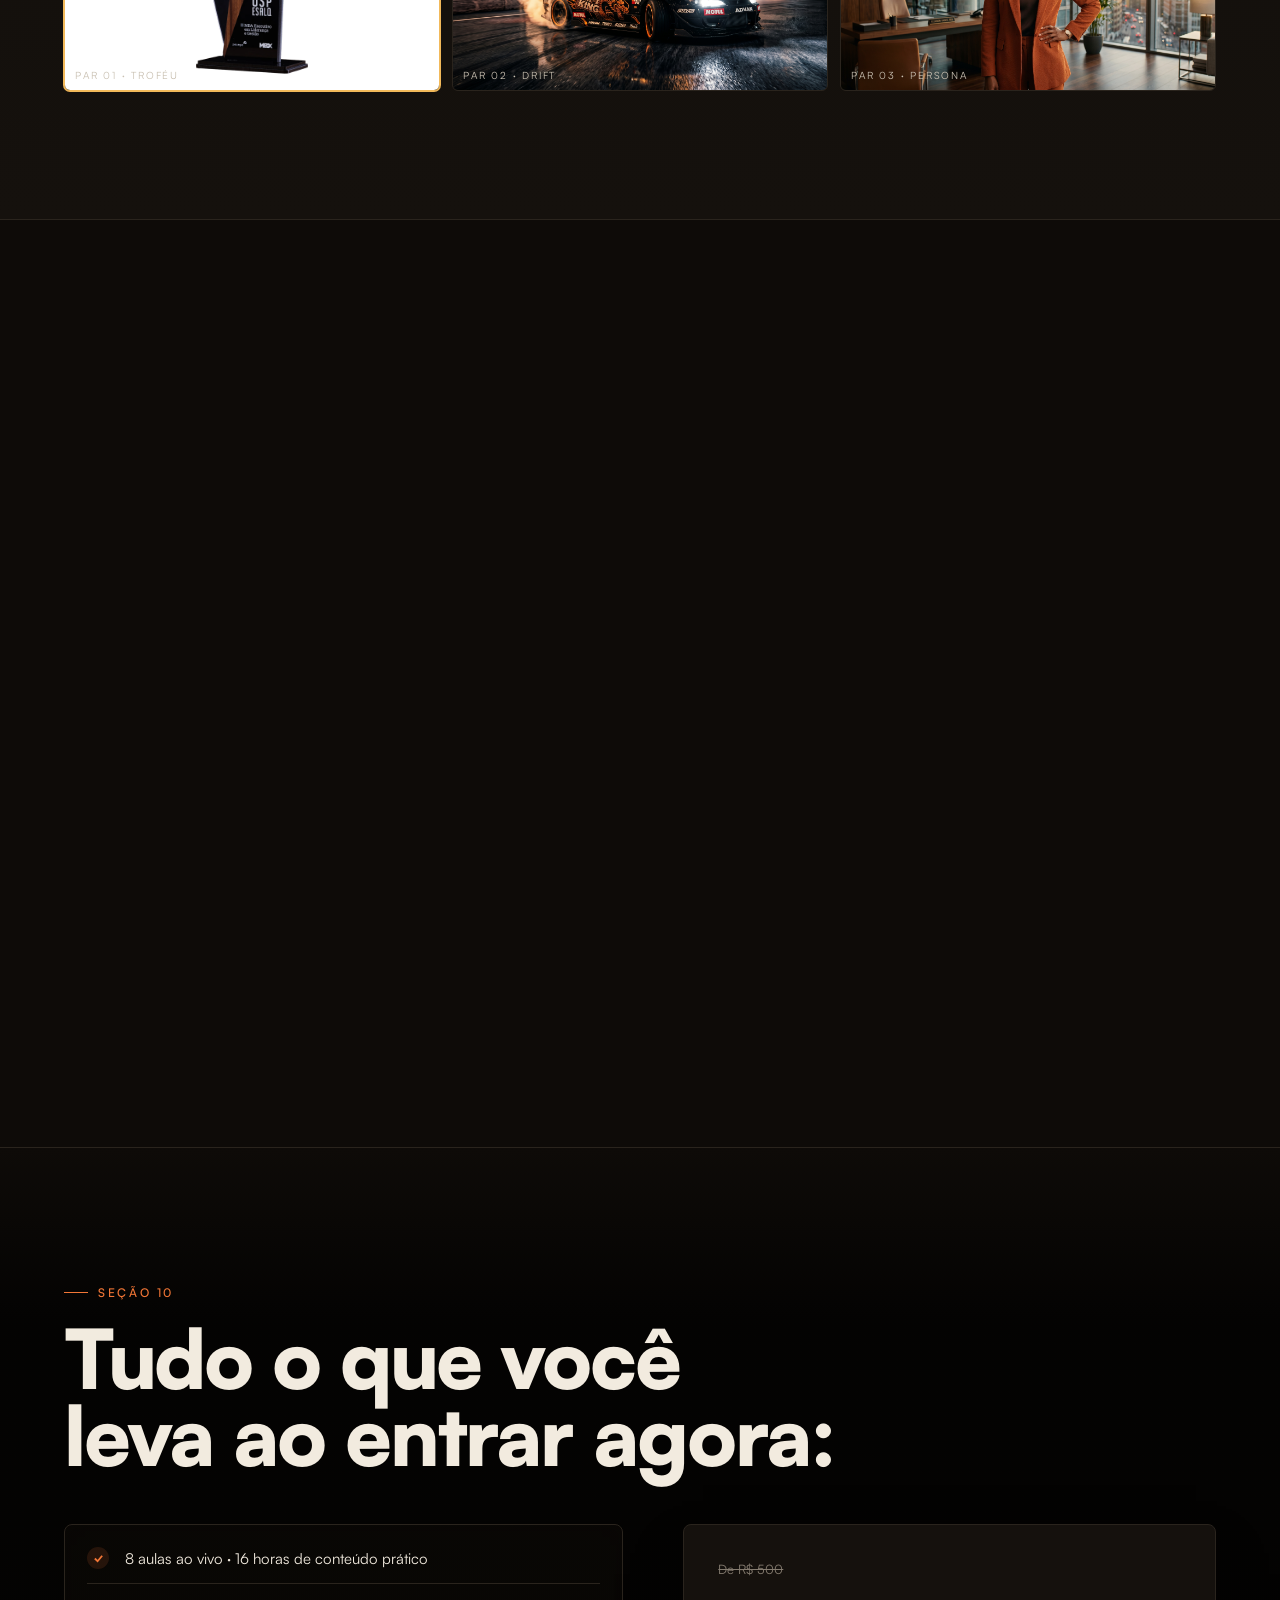
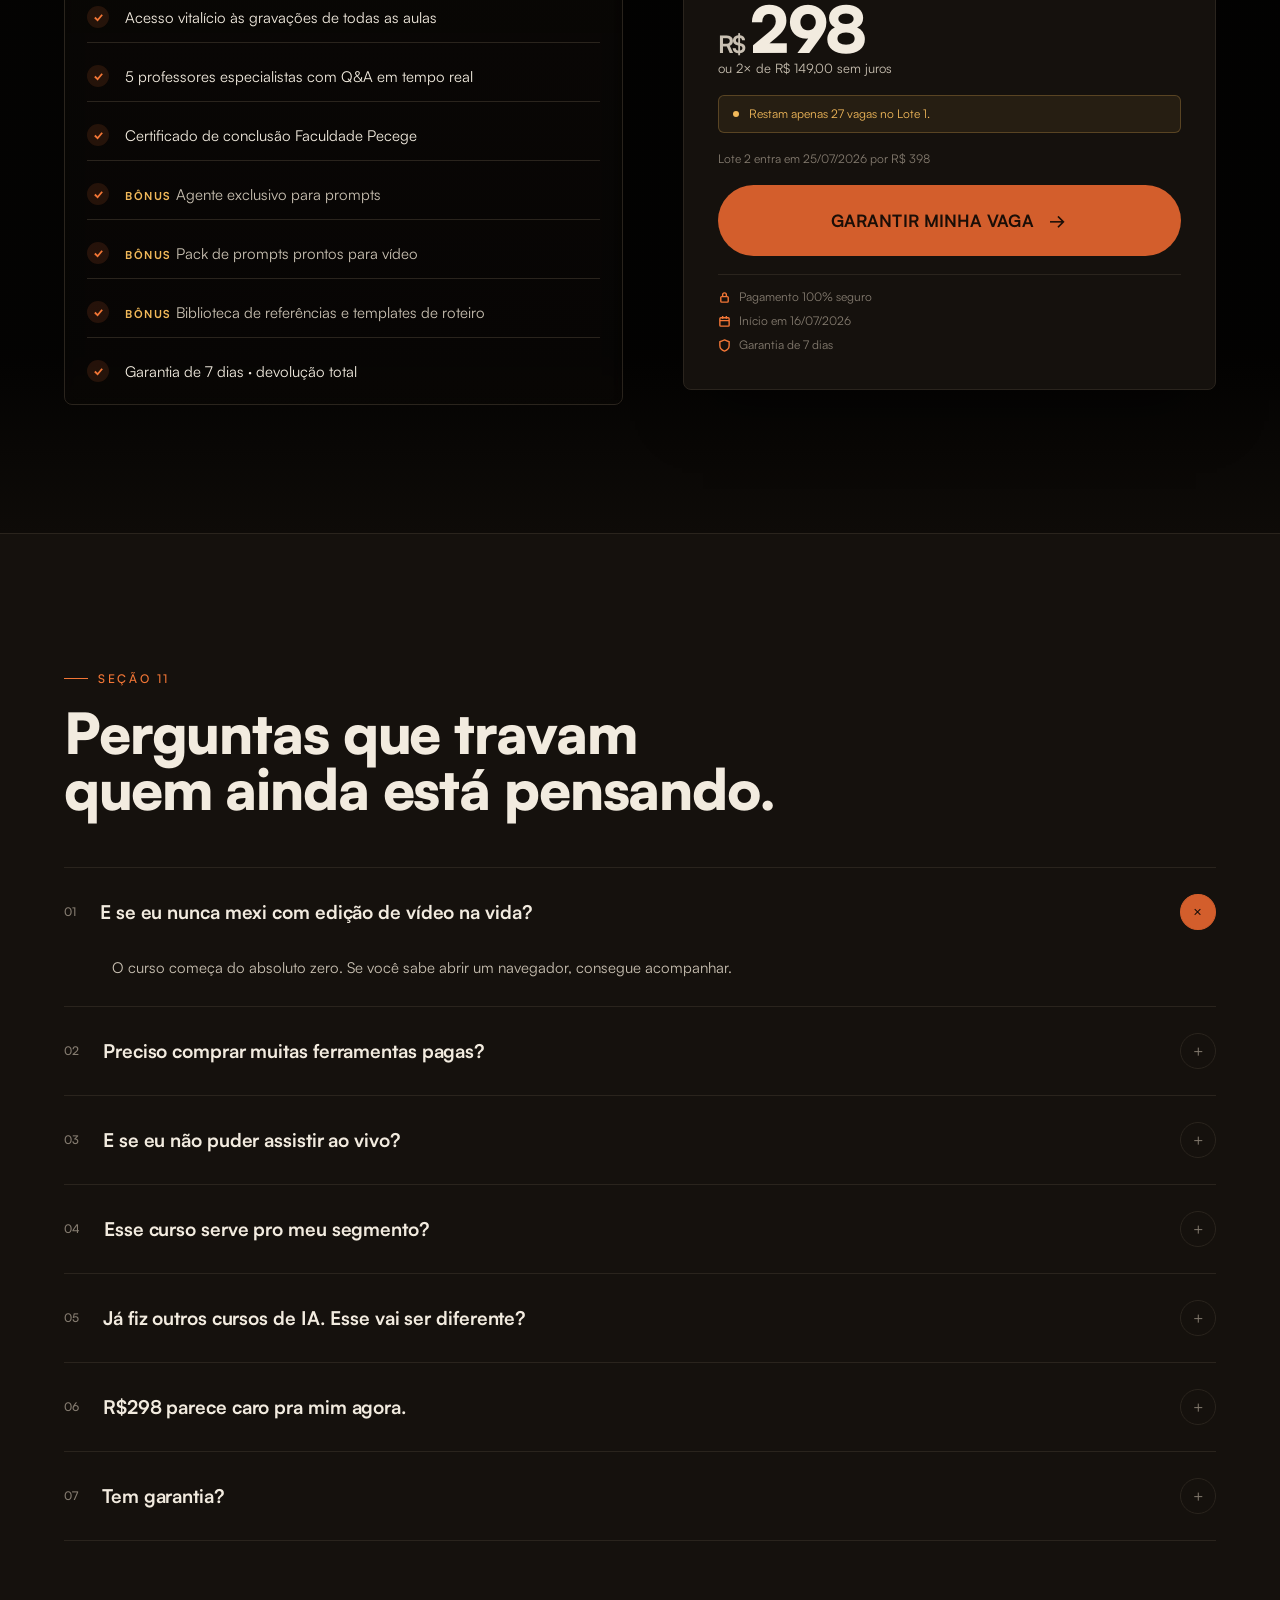
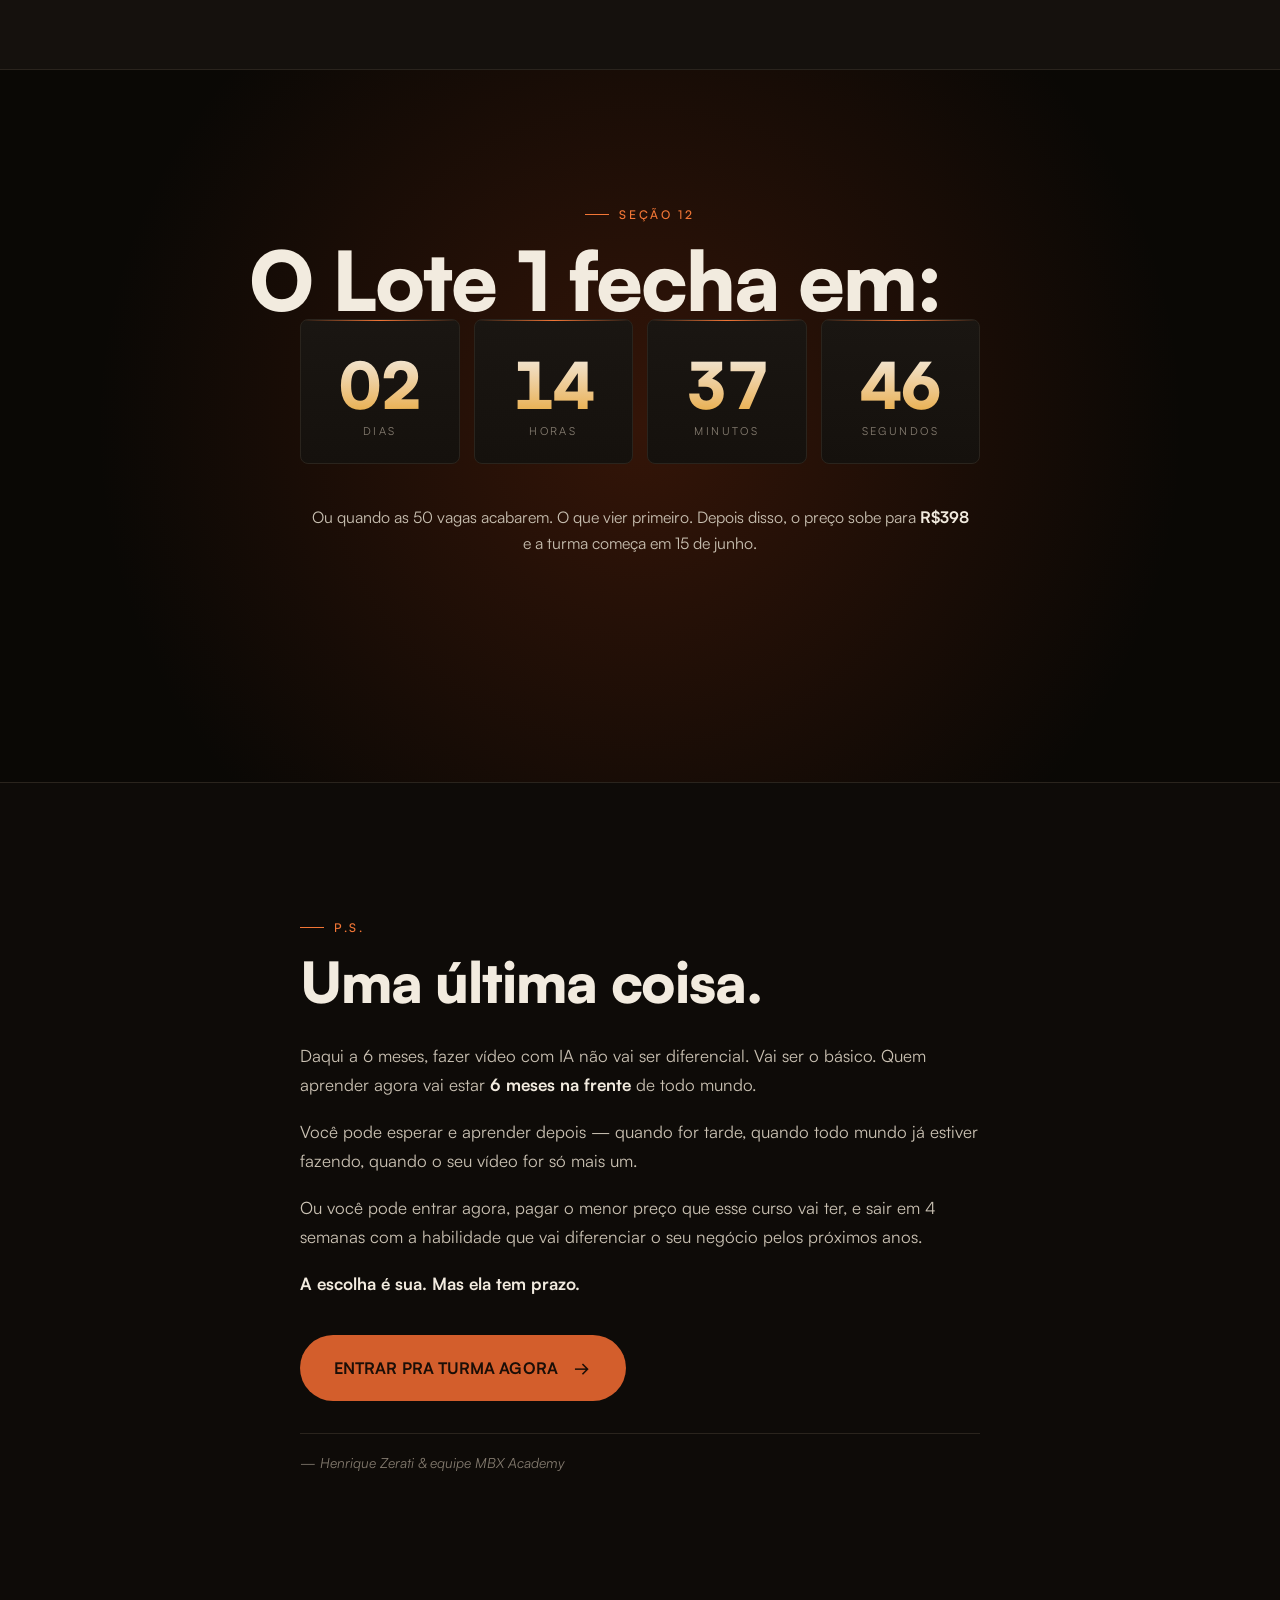
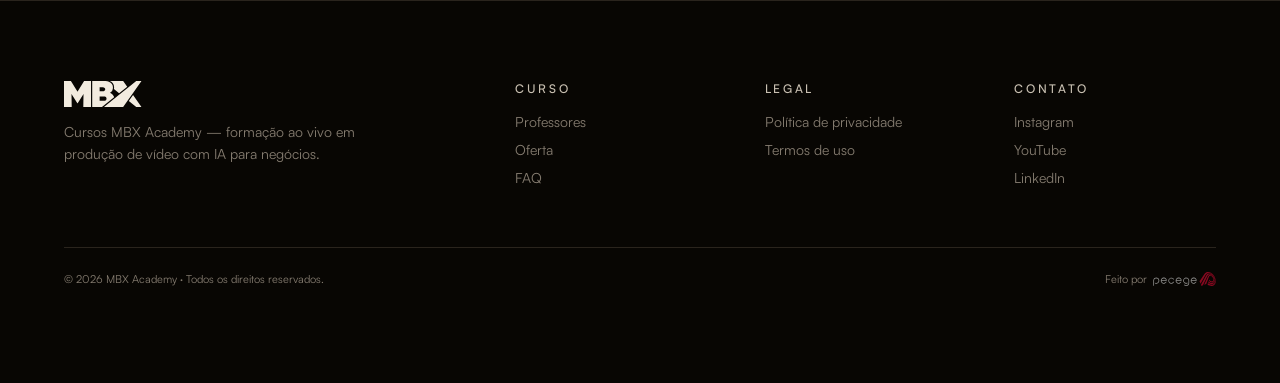
==== commit 4ce9ccbc: "conteudos com henrique" ====
--- a/index.html
+++ b/index.html
@@ -121,7 +121,7 @@
 <section class="section s-virada" data-screen-label="04 Virada">
   <div class="container">
     <span class="eyebrow reveal">Seção 04</span>
-    <h2 class="h-display reveal">Criando Vídeos<br/>Profissionais <em style="color:var(--terra-hi);font-style:italic;font-weight:700">com IA</em></h2>
+    <h2 class="h-display reveal">Criando Vídeos<br/>Cinematográficos <em style="color:var(--terra-hi);font-style:italic;font-weight:700">com IA</em></h2>
     <p class="lead reveal">Um curso ao vivo de 8 semanas para quem quer parar de depender de agência, produtora e equipe para produzir vídeo profissional.</p>
     <p class="body reveal">Em 8 aulas práticas e 16 horas de conteúdo, você sai sabendo construir vídeos do zero — da ideia até a entrega — usando as ferramentas de IA mais avançadas do mercado. Não é curso de teoria. <strong style="color:var(--ink)">Você produz nas aulas. Você sai com vídeos prontos.</strong></p>
     <div class="stats reveal-stagger">
@@ -181,28 +181,28 @@
     </div>
     <div class="timeline">
       <div class="aula reveal" tabindex="0" role="button"><span class="date">16.07.26</span>
-        <div class="body-col"><h4><span class="num-inline">01</span>Introdução ao vídeo com IA</h4><p>Panorama do ecossistema, ferramentas que importam e fluxo básico de produção. Você sai da primeira aula com uma cena pronta.</p><span class="prof">Henrique Zerati</span></div>
+        <div class="body-col"><h4><span class="num-inline">01</span>Introdução ao vídeo com IA</h4><p>Introdução ao ecossistema de vídeo com IA, abordando formas de geração e ferramentas, com foco em produção e resultados práticos.</p><span class="prof">Henrique Zerati</span></div>
         <span class="toggle">+</span></div>
       <div class="aula reveal" tabindex="0" role="button"><span class="date">23.07.26</span>
-        <div class="body-col"><h4><span class="num-inline">02</span>Geração de frames para vídeo</h4><p>Como gerar cenas com consistência de personagem, estilo e enquadramento para image-to-video.</p><span class="prof">José Forcineti & Wesllei Souza</span></div>
+        <div class="body-col"><h4><span class="num-inline">02</span>Geração de frames para vídeo</h4><p>Fundamentos da criação de imagens com IA para vídeos, mantendo consistência visual de personagens e cenários.</p><span class="prof">José Forcineti & Wesllei Souza</span></div>
         <span class="toggle">+</span></div>
       <div class="aula reveal" tabindex="0" role="button"><span class="date">30.07.26</span>
-        <div class="body-col"><h4><span class="num-inline">03</span>Image-to-video e Movimento</h4><p>Execução da transformação de imagens em vídeo com controle de movimento, profundidade e fluidez.</p><span class="prof">Henrique Zerati</span></div>
+        <div class="body-col"><h4><span class="num-inline">03</span>Image-to-video e Movimento</h4><p>Técnicas de image-to-video para transformar imagens estáticas em vídeos dinâmicos com movimentos cinematográficos.</p><span class="prof">Henrique Zerati</span></div>
         <span class="toggle">+</span></div>
       <div class="aula reveal" tabindex="0" role="button"><span class="date">06.08.26</span>
-        <div class="body-col"><h4><span class="num-inline">04</span>Roteiro e marketing para vídeos curtos</h4><p>Estrutura narrativa para conteúdo e anúncios com foco em retenção, clareza e conversão.</p><span class="prof">Felipe Amaral</span></div>
+        <div class="body-col"><h4><span class="num-inline">04</span>Roteiro e marketing para vídeos curtos</h4><p>Criação de roteiros curtos para vídeos envolventes, focando em retenção de atenção e conversão para marketing.</p><span class="prof">Felipe Amaral</span></div>
         <span class="toggle">+</span></div>
       <div class="aula reveal" tabindex="0" role="button"><span class="date">13.08.26</span>
-        <div class="body-col"><h4><span class="num-inline">05</span>Prompting, direção e controle visual de cena</h4><p>Como manter unidade visual ao longo de múltiplas cenas. Identidade estética com IA.</p><span class="prof">Henrique Zerati</span></div>
+        <div class="body-col"><h4><span class="num-inline">05</span>Prompting, direção e controle visual de cena</h4><p>Estruturação de prompts para controle visual em vídeos IA, com foco em estilo, iluminação e continuidade entre cenas.</p><span class="prof">Henrique Zerati</span></div>
         <span class="toggle">+</span></div>
       <div class="aula reveal" tabindex="0" role="button"><span class="date">20.08.26</span>
-        <div class="body-col"><h4><span class="num-inline">06</span>Produção escalável com IA e Workflow profissional</h4><p>Fluxo eficiente combinando diferentes ferramentas de IA e edição por etapa de produção.</p><span class="prof">Henrique Zerati</span></div>
+        <div class="body-col"><h4><span class="num-inline">06</span>Produção escalável com IA e Workflow profissional</h4><p>Organização de fluxos de produção escaláveis com IA, utilizando diferentes ferramentas para otimização de tempo e campanhas.</p><span class="prof">Henrique Zerati</span></div>
         <span class="toggle">+</span></div>
       <div class="aula reveal" tabindex="0" role="button"><span class="date">27.08.26</span>
-        <div class="body-col"><h4><span class="num-inline">07</span>Edição, som e finalização</h4><p>Integração de som, voz e montagem para dar ritmo, clareza e impacto ao vídeo final.</p><span class="prof">Thales Medeiros</span></div>
+        <div class="body-col"><h4><span class="num-inline">07</span>Edição, som e finalização</h4><p>Finalização de vídeos com som, voz e edição, visando profissionalismo e impacto no conteúdo.</p><span class="prof">Thales Medeiros</span></div>
         <span class="toggle">+</span></div>
       <div class="aula reveal" tabindex="0" role="button"><span class="date">03.09.26</span>
-        <div class="body-col"><h4><span class="num-inline">08</span>Produção completa e aplicação real</h4><p>Construção completa de um vídeo com IA, do conceito à entrega. Análise de decisões criativas.</p><span class="prof">Henrique Zerati</span></div>
+        <div class="body-col"><h4><span class="num-inline">08</span>Produção completa e aplicação real</h4><p>Produção completa de vídeo com IA, da ideia à entrega final, adaptando para redes sociais e formatos diversos.</p><span class="prof">Henrique Zerati</span></div>
         <span class="toggle">+</span></div>
     </div>
     <p class="cron-foot reveal">É o cronograma <em style="color:var(--terra-hi);font-style:italic">mais denso</em> e atualizado de produção de vídeo com IA do Brasil.</p>
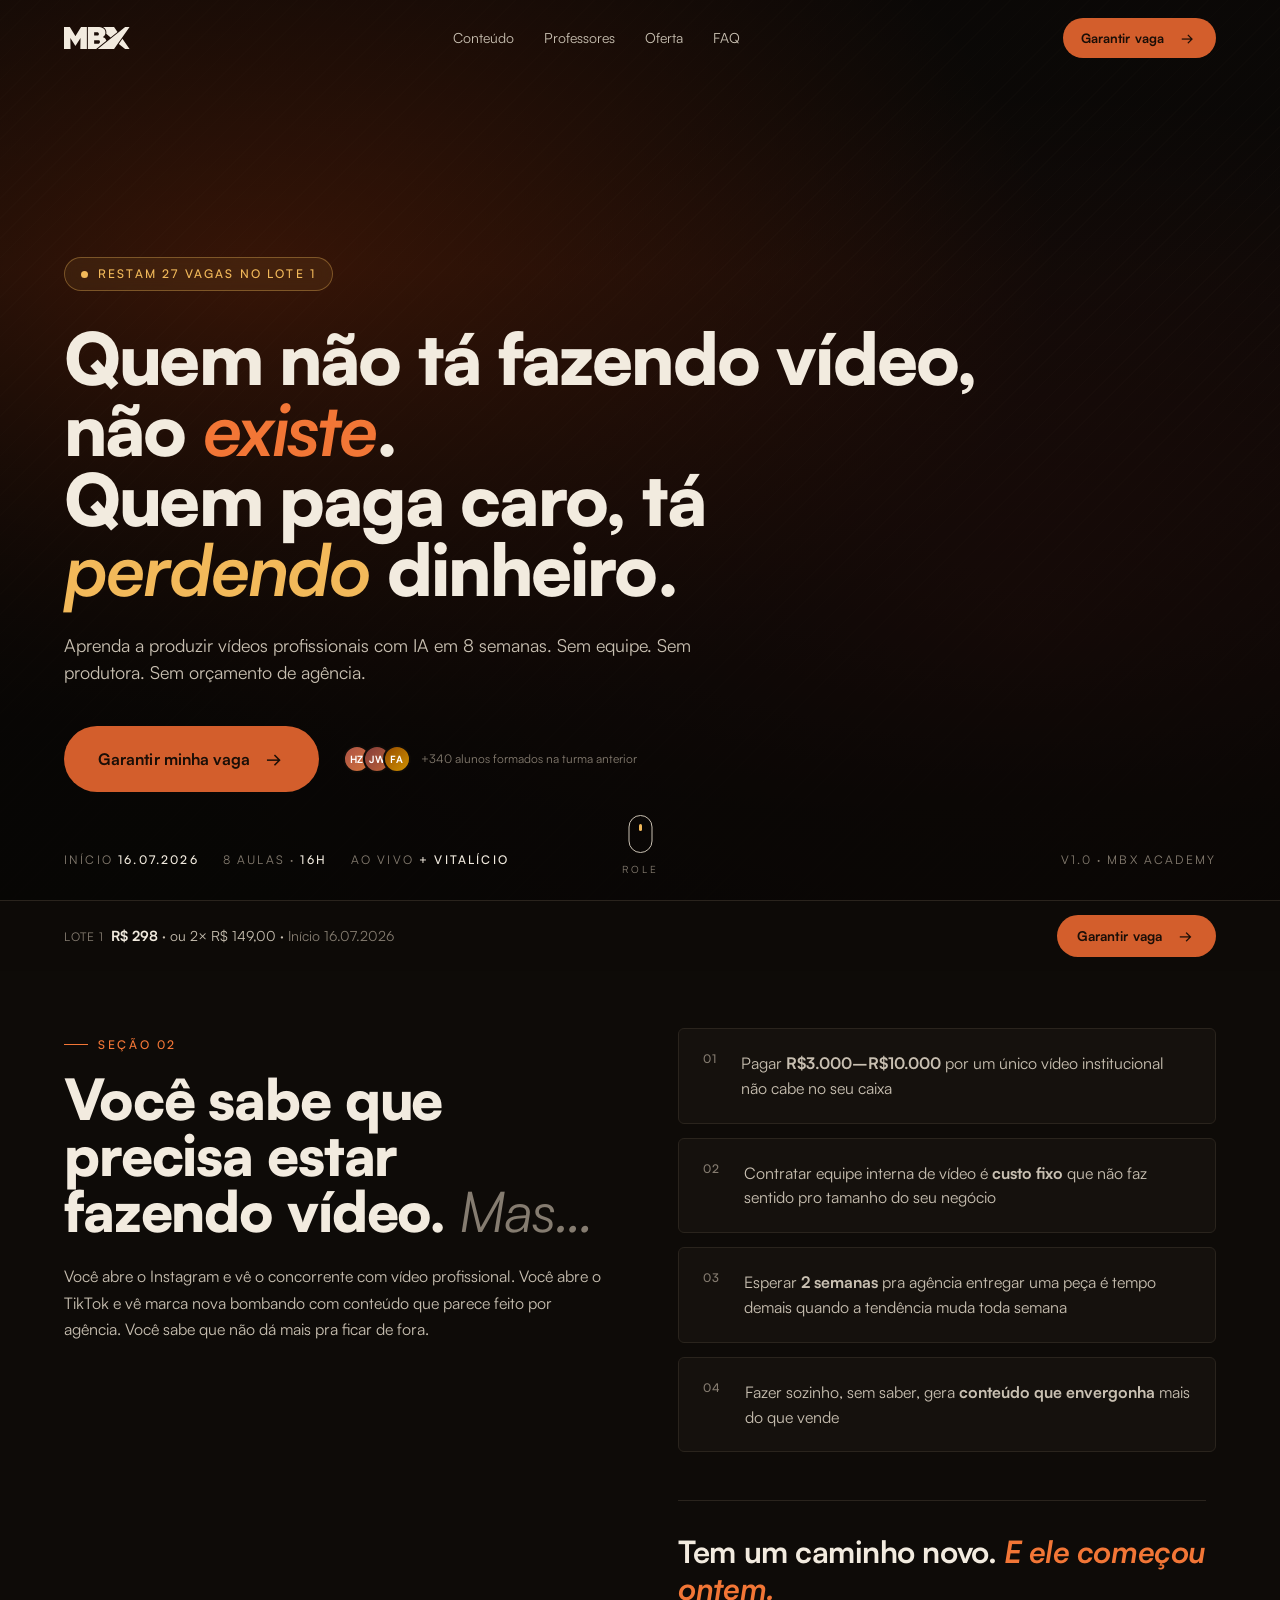
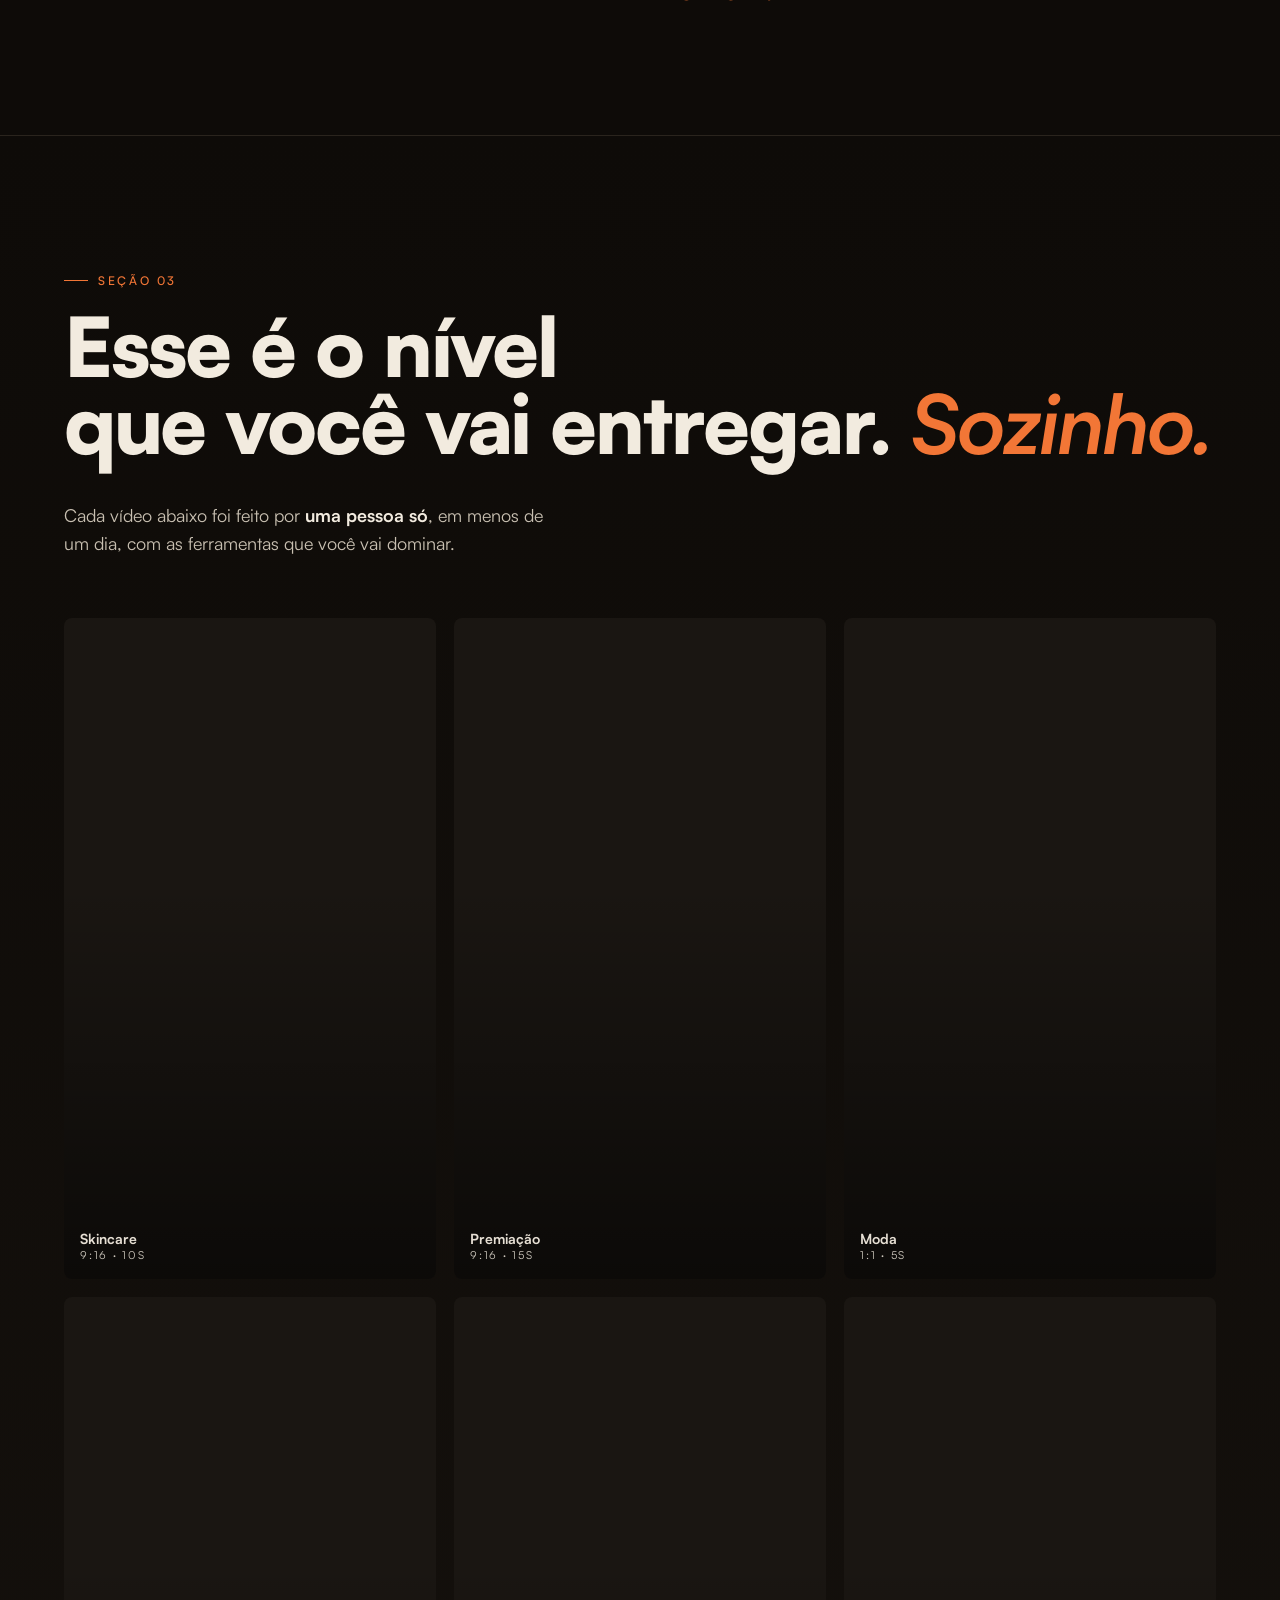
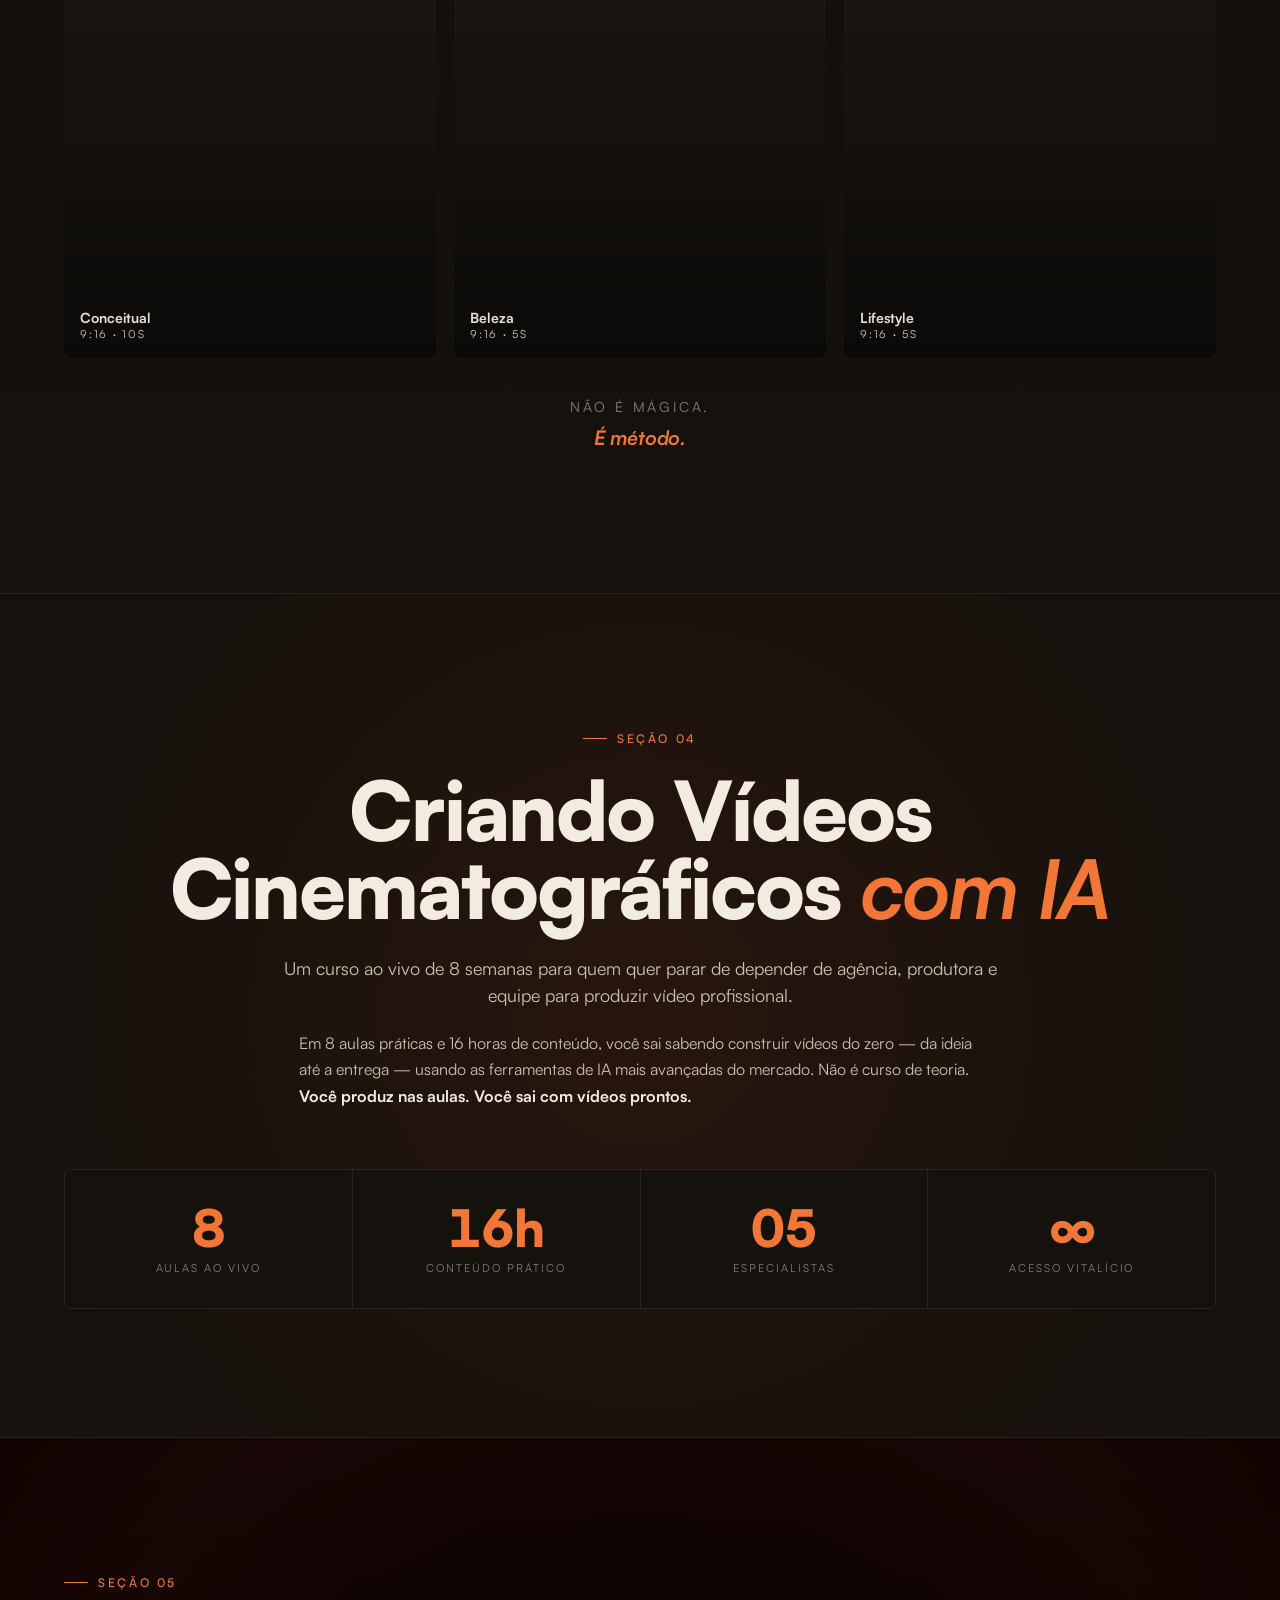
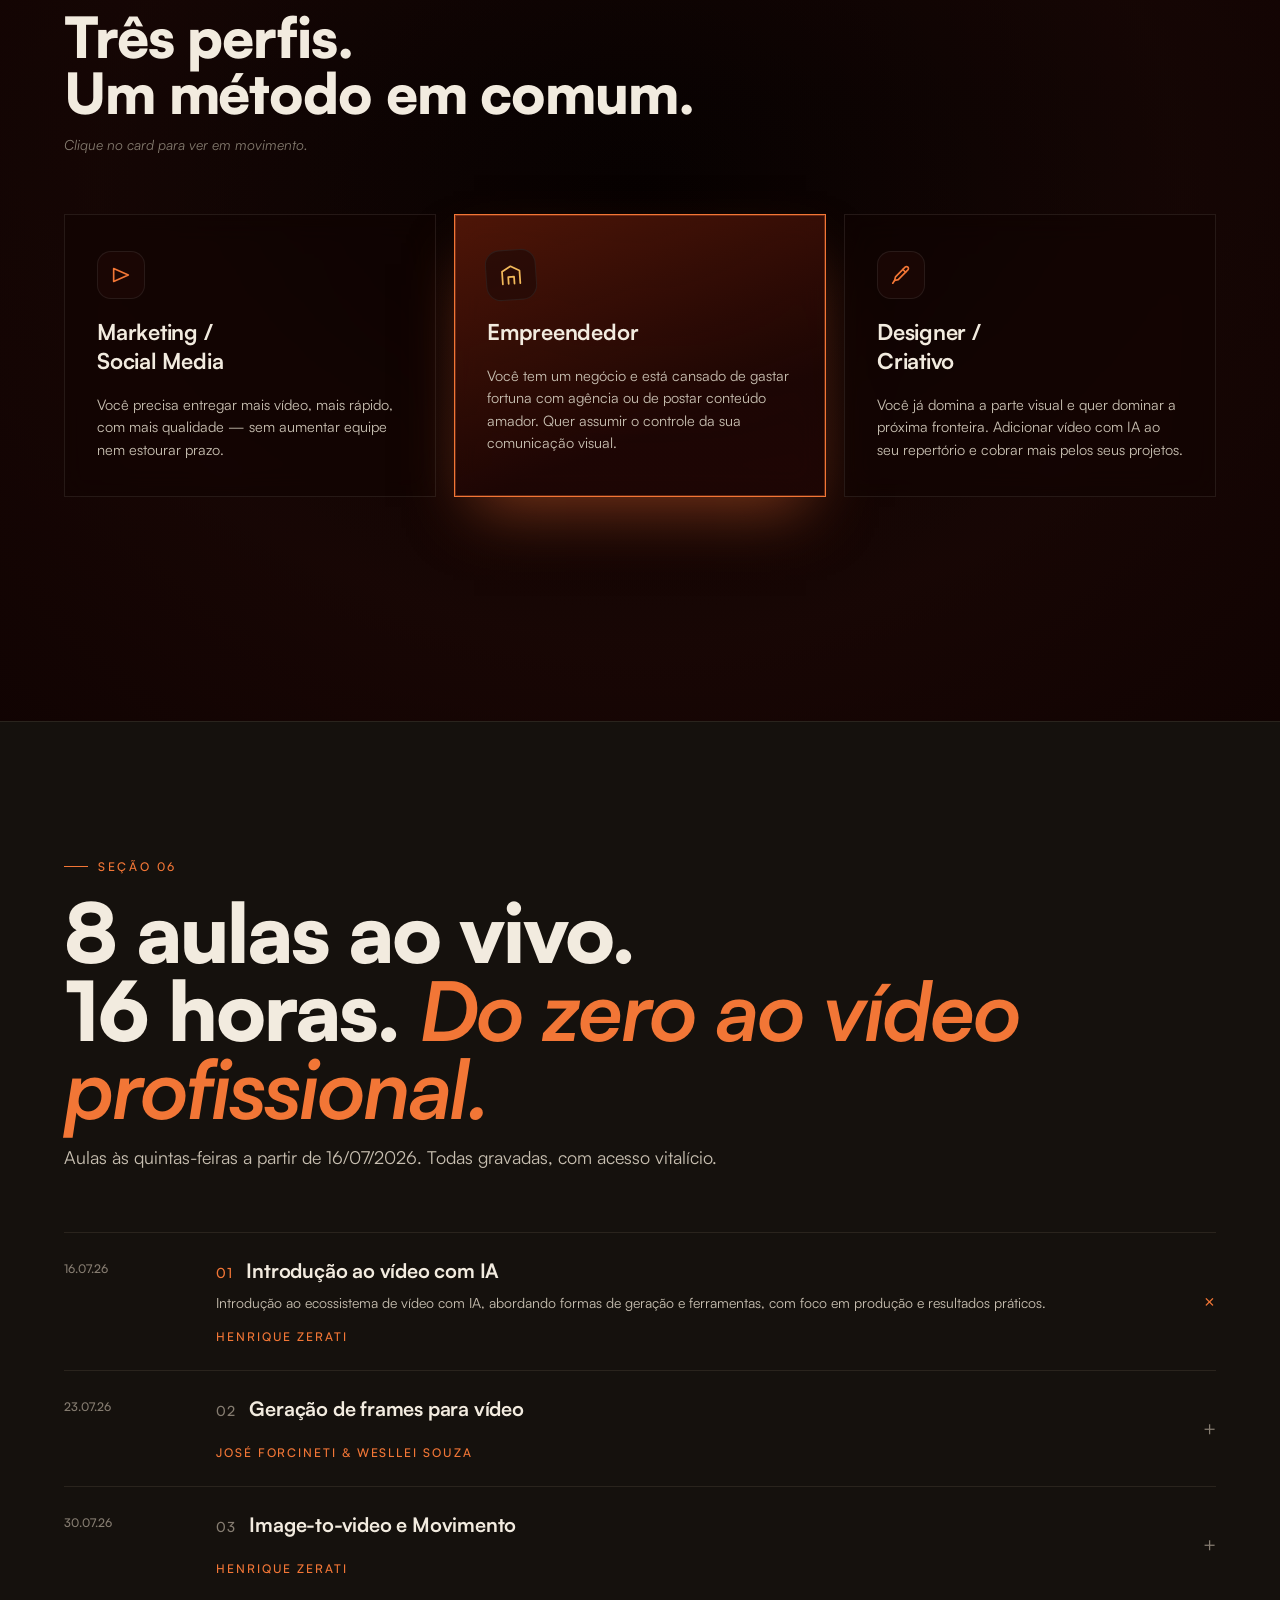
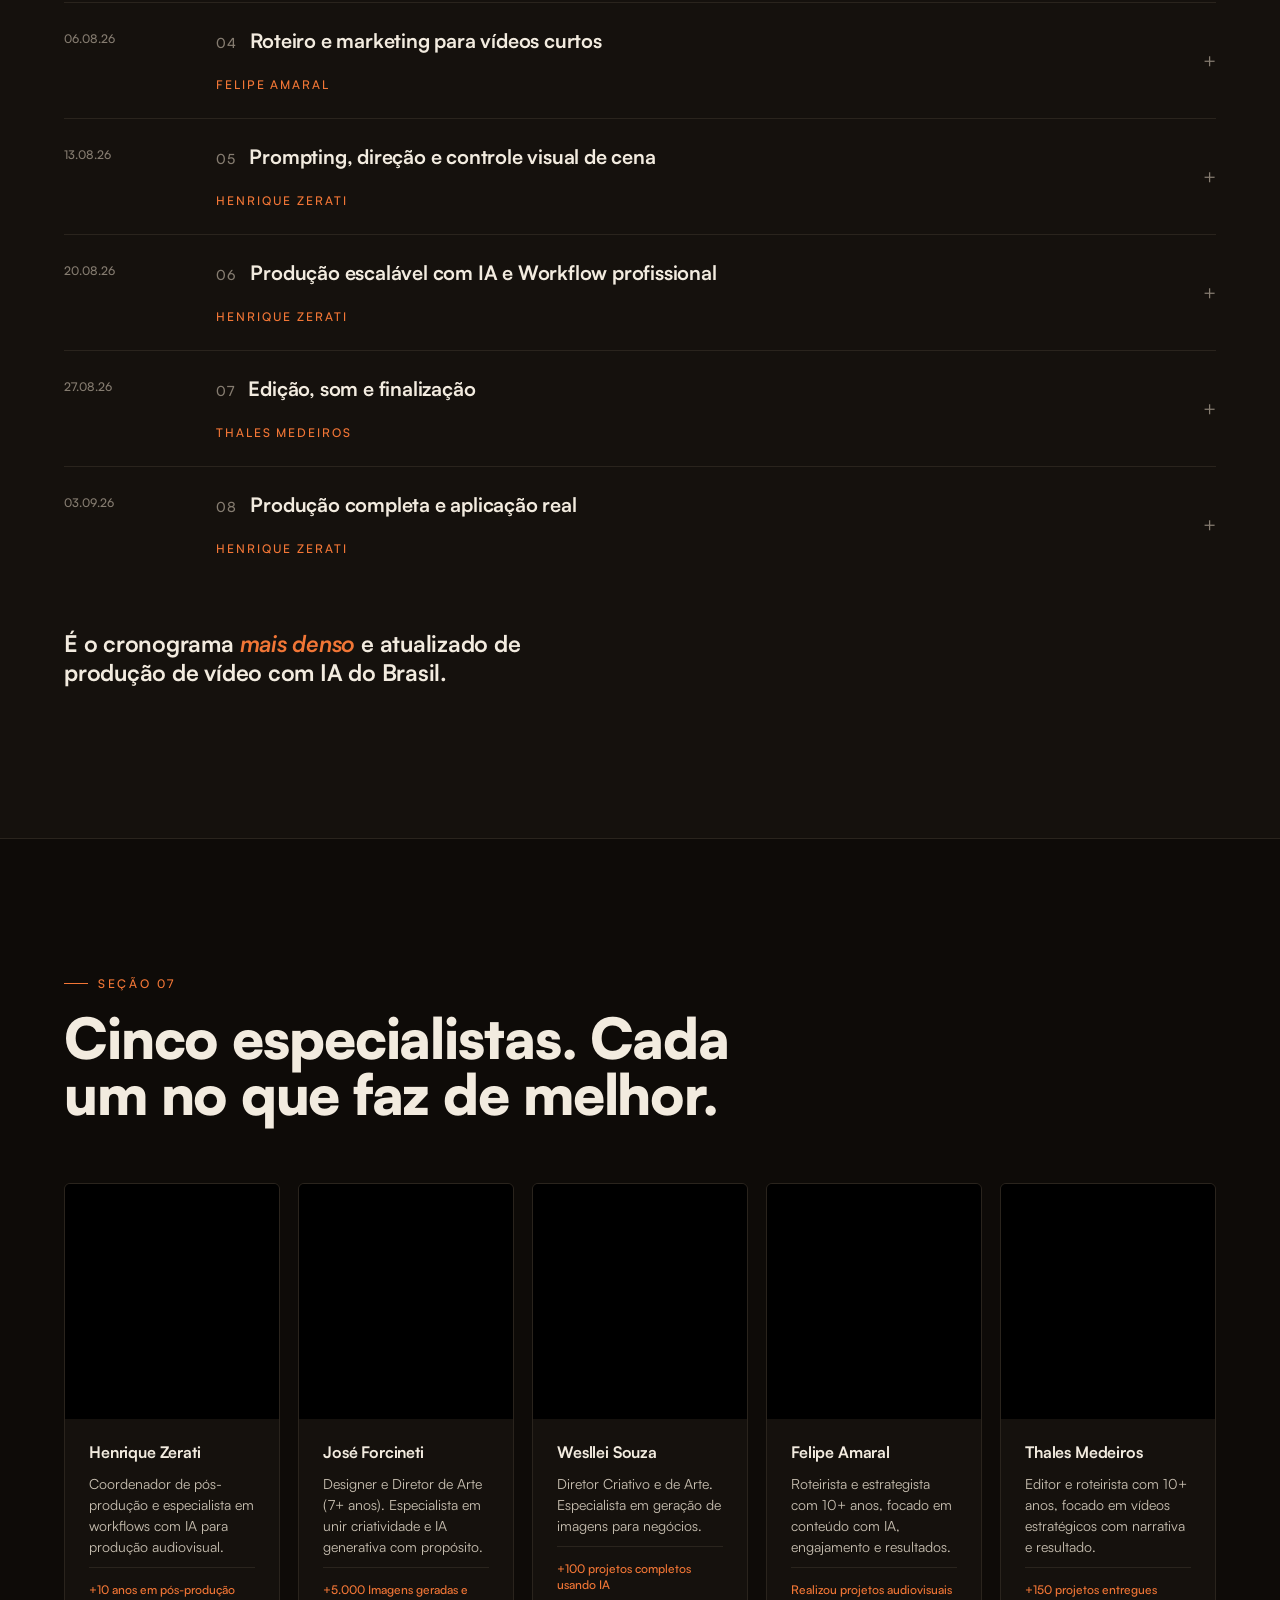
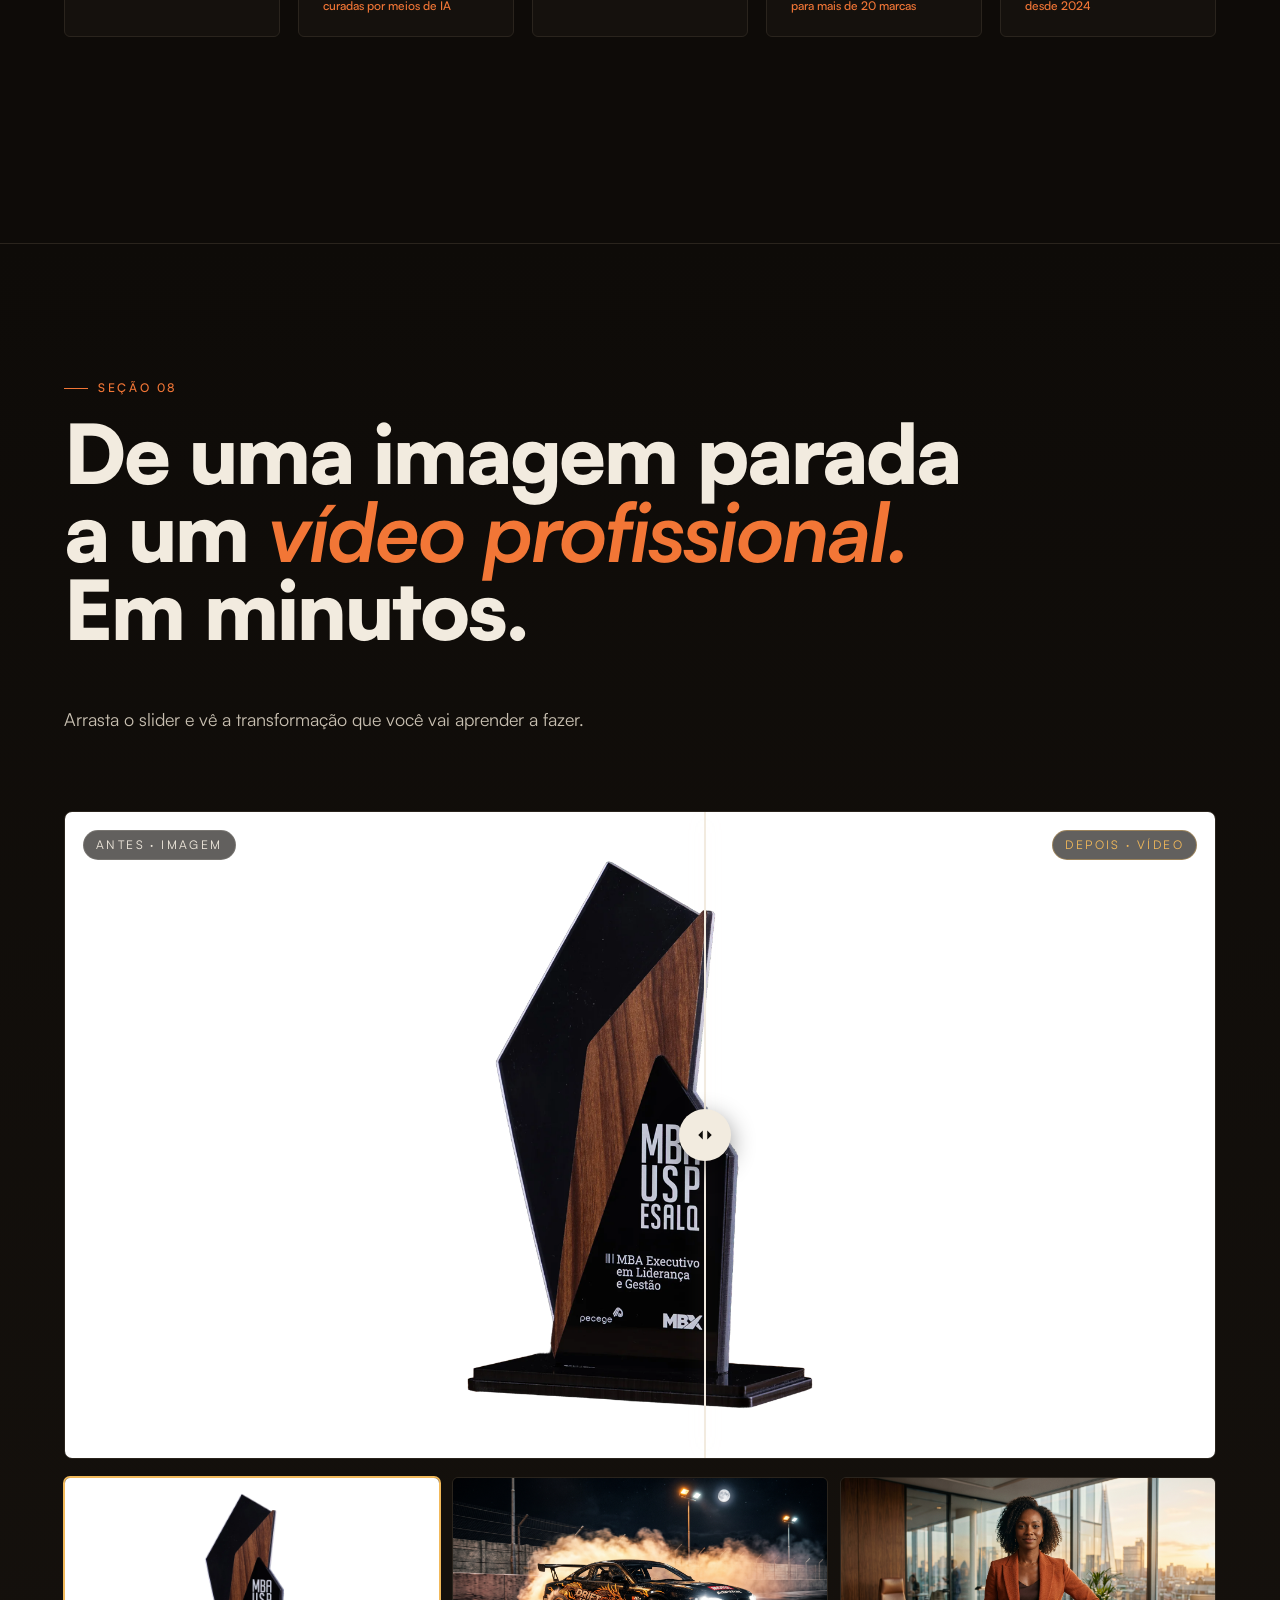
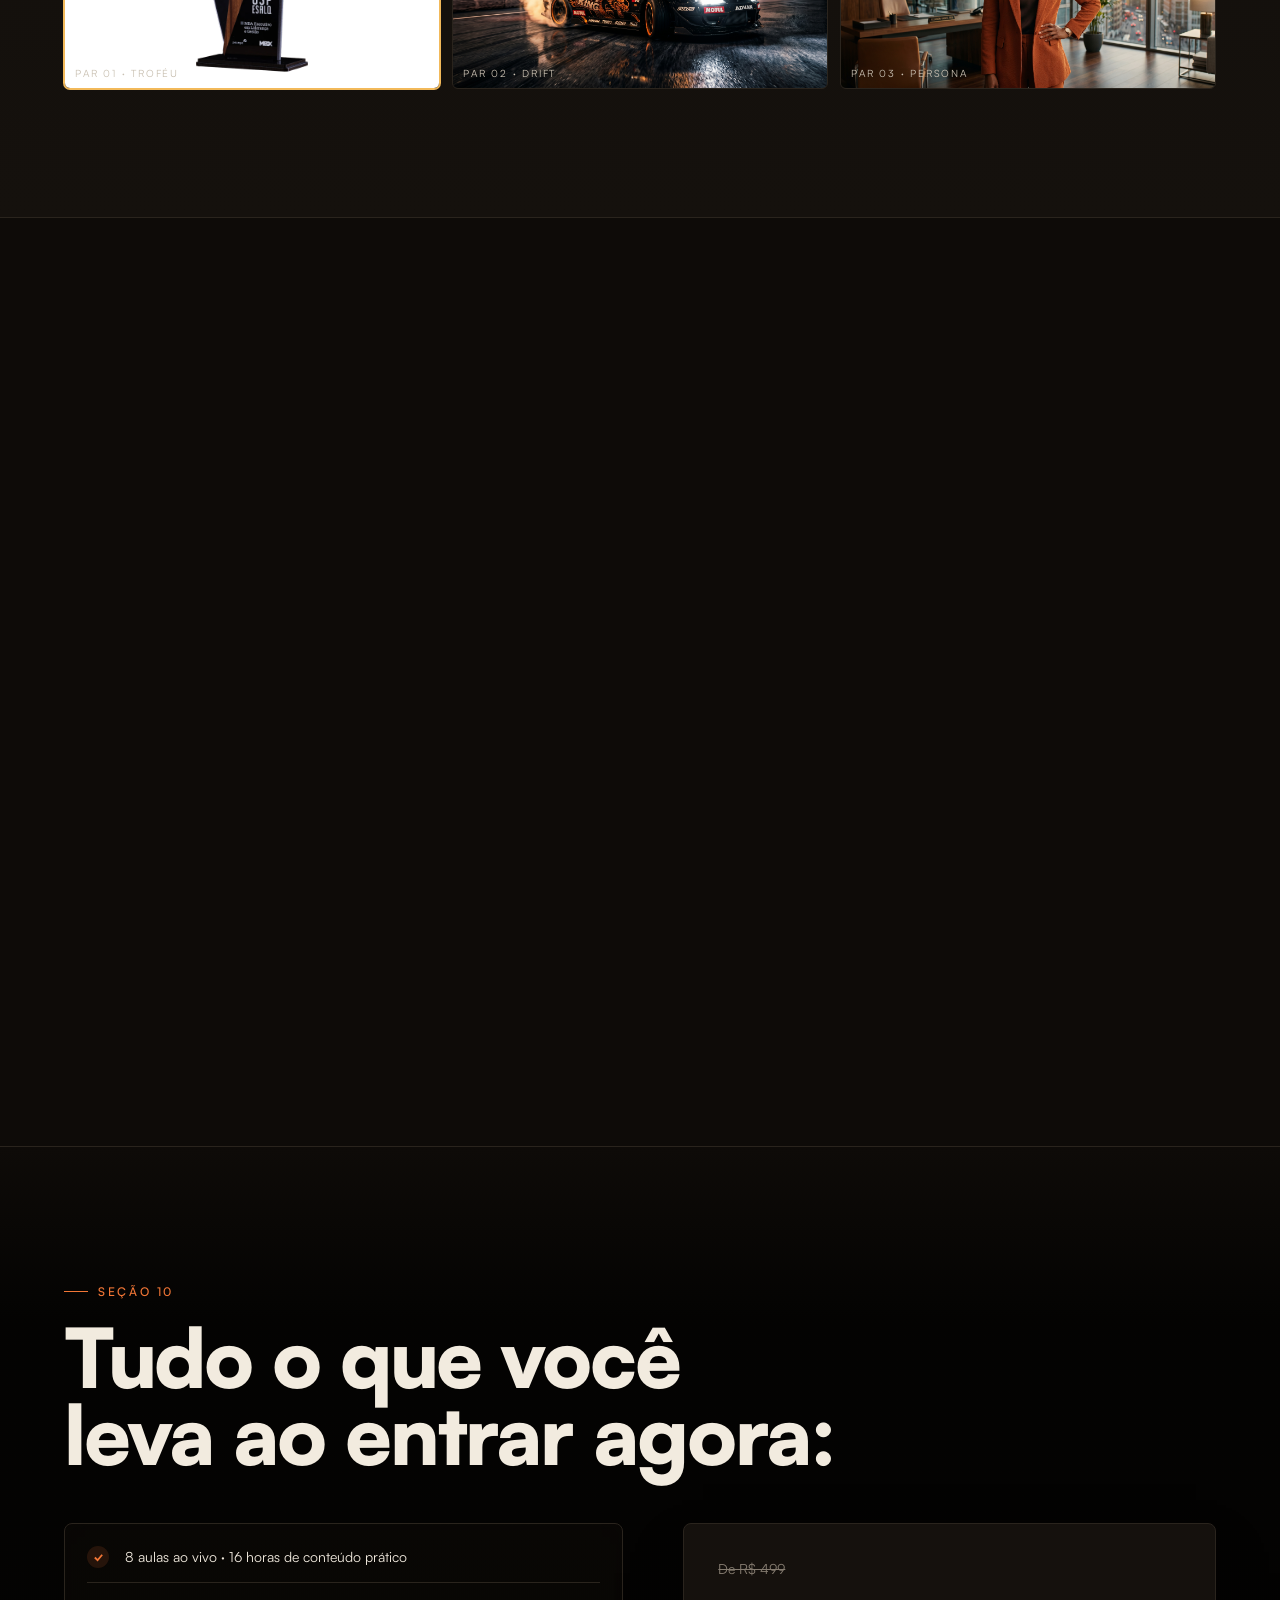
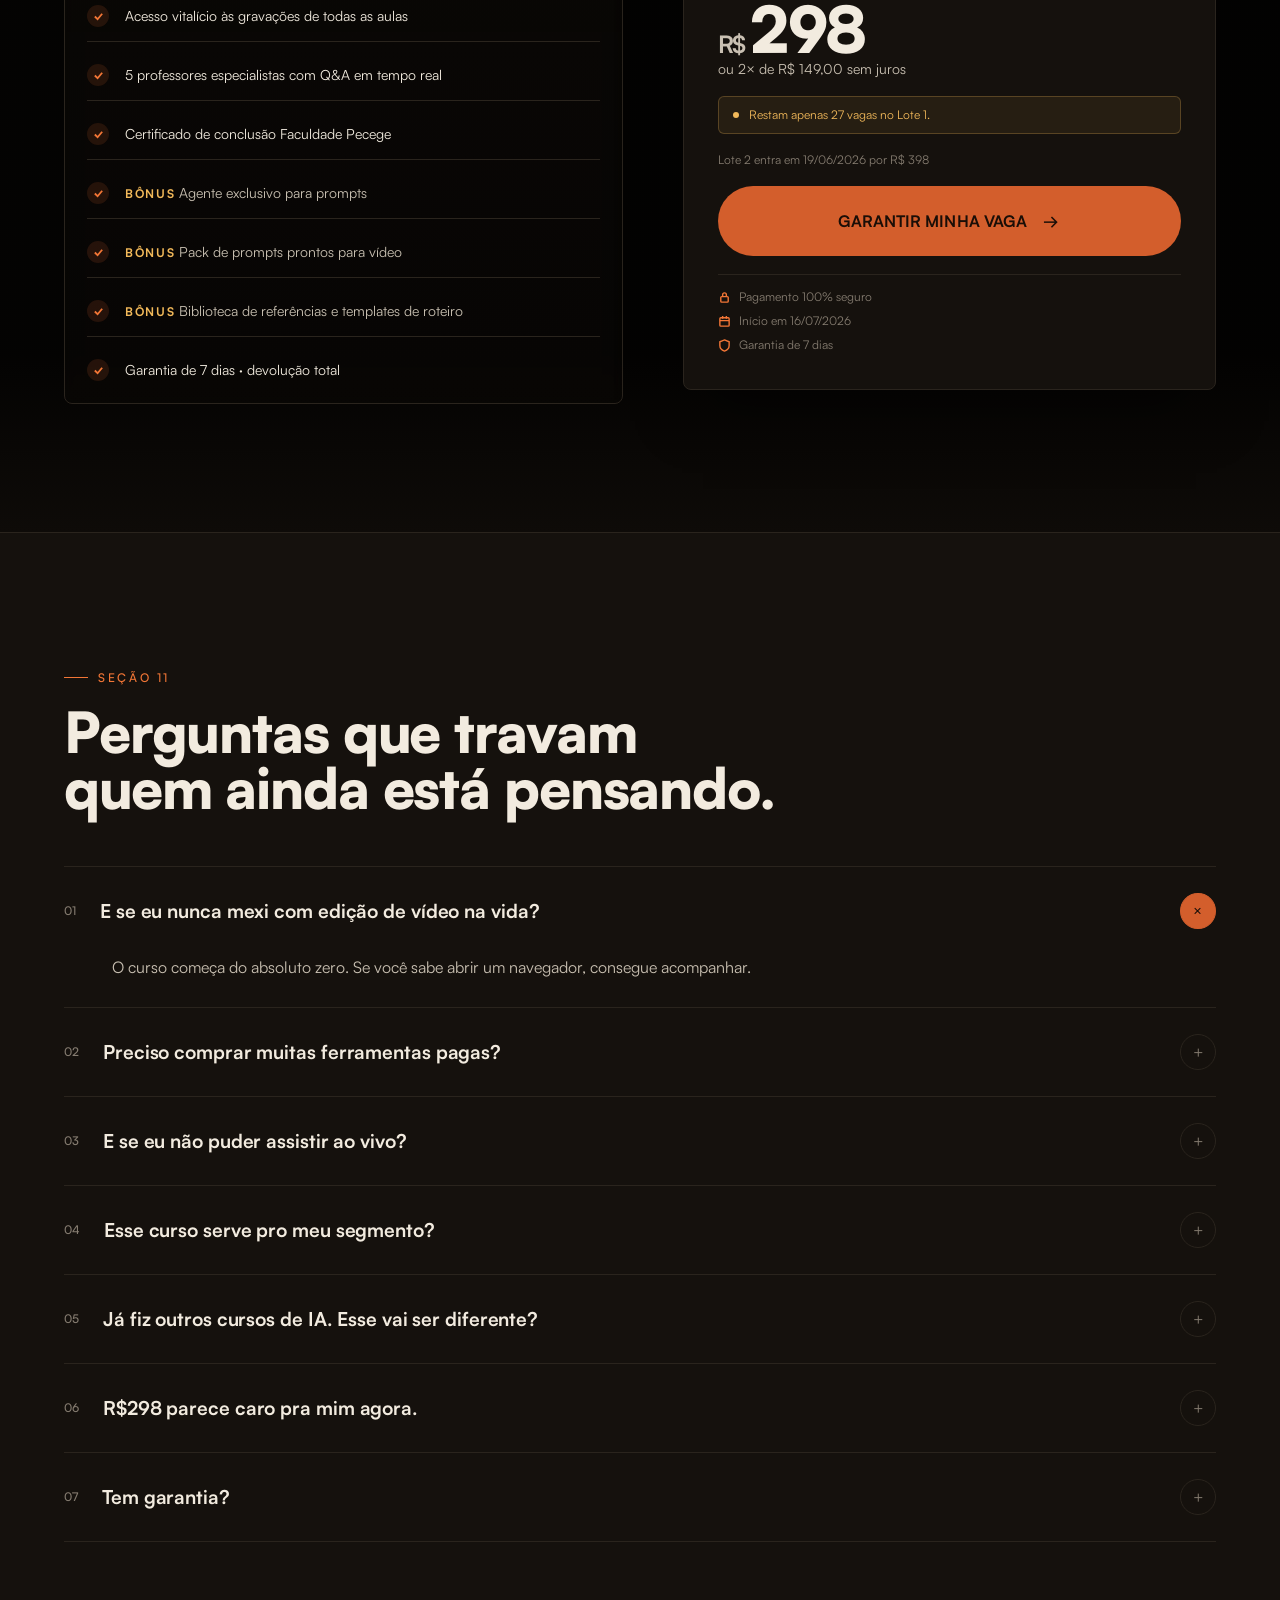
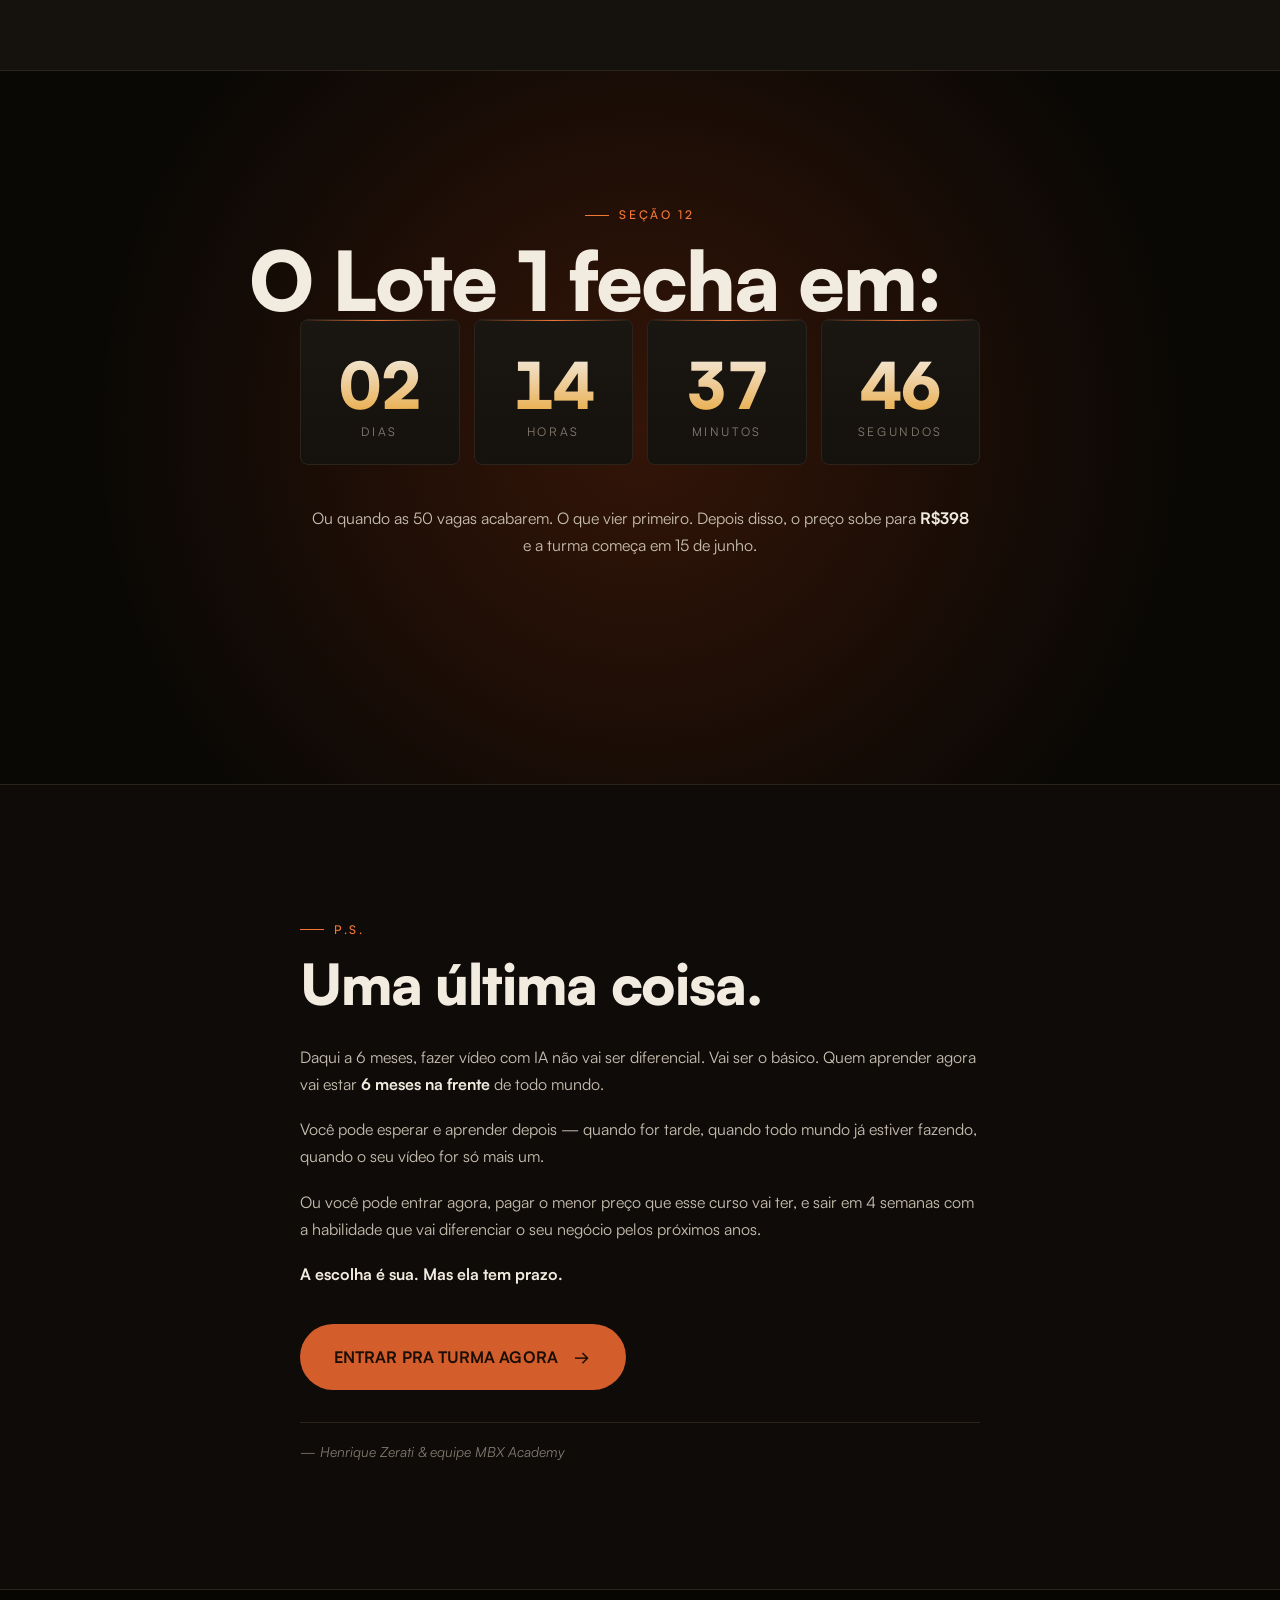
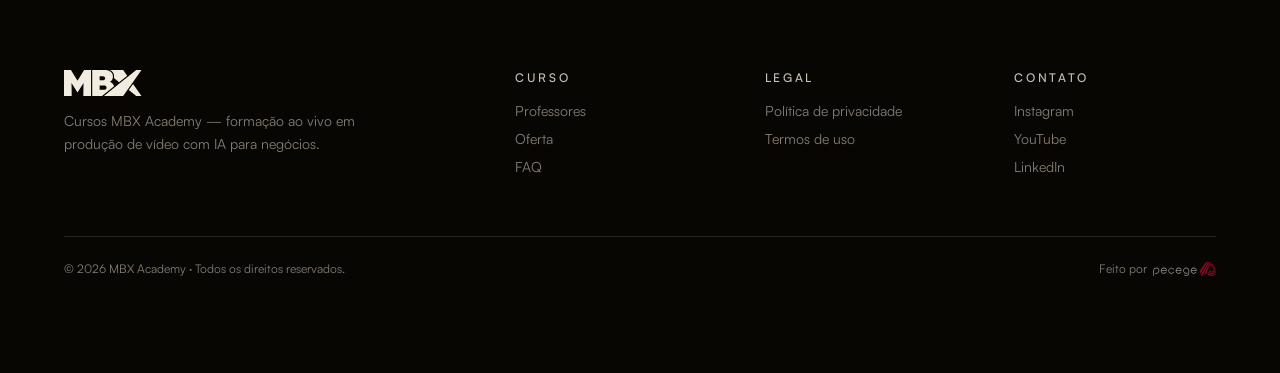
==== commit d5c40f9a: "conteudos henrique 2" ====
--- a/index.html
+++ b/index.html
@@ -364,13 +364,13 @@
         <li class="item"><span class="check"><svg viewBox="0 0 12 12" fill="none" stroke="currentColor" stroke-width="2"><path d="M2 6l3 3 5-6"/></svg></span><span>Garantia de 7 dias · devolução total</span></li>
       </ul>
       <aside class="offer-card reveal">
-        <div class="strike">De R$ 500</div>
+        <div class="strike">De R$ 499</div>
         <div>
           <div class="price-now"><small>R$</small>298</div>
           <div class="parc">ou 2× de R$ 149,00 sem juros</div>
         </div>
         <div class="scarcity"><span class="pulse"></span>Restam apenas 27 vagas no Lote 1.</div>
-        <div class="lote2">Lote 2 entra em 25/07/2026 por R$ 398</div>
+        <div class="lote2">Lote 2 entra em 19/06/2026 por R$ 398</div>
         <a href="#" class="btn btn-xl">GARANTIR MINHA VAGA <span class="arrow">→</span></a>
         <div class="seals">
           <span><svg viewBox="0 0 14 14" fill="none" stroke="currentColor" stroke-width="1.5"><rect x="3" y="6" width="8" height="6" rx="1"/><path d="M5 6V4a2 2 0 014 0v2"/></svg> Pagamento 100% seguro</span>
@@ -391,7 +391,7 @@
       <div class="faq-item"><div class="faq-q" tabindex="0" role="button"><span class="qn">01</span><span class="qt">E se eu nunca mexi com edição de vídeo na vida?</span><span class="icn">+</span></div>
         <div class="faq-a"><div><p>O curso começa do absoluto zero. Se você sabe abrir um navegador, consegue acompanhar.</p></div></div></div>
       <div class="faq-item"><div class="faq-q" tabindex="0" role="button"><span class="qn">02</span><span class="qt">Preciso comprar muitas ferramentas pagas?</span><span class="icn">+</span></div>
-        <div class="faq-a"><div><p>A maioria das ferramentas tem versão gratuita ou trial. Você vai aprender a usar o stack mais econômico possível.</p></div></div></div>
+        <div class="faq-a"><div><p>Algumas ferramentas utilizadas no mercado são pagas ou possuem limitações nas versões gratuitas. Durante o curso, serão apresentadas diferentes opções e workflows, incluindo alternativas mais acessíveis, para que cada aluno escolha o que faz mais sentido para sua realidade e objetivo.</p></div></div></div>
       <div class="faq-item"><div class="faq-q" tabindex="0" role="button"><span class="qn">03</span><span class="qt">E se eu não puder assistir ao vivo?</span><span class="icn">+</span></div>
         <div class="faq-a"><div><p>Todas as aulas ficam gravadas e você tem acesso vitalício. Mas a recomendação é assistir ao vivo para tirar dúvidas.</p></div></div></div>
       <div class="faq-item"><div class="faq-q" tabindex="0" role="button"><span class="qn">04</span><span class="qt">Esse curso serve pro meu segmento?</span><span class="icn">+</span></div>
--- a/styles.css
+++ b/styles.css
@@ -88,7 +88,7 @@
   content:"";display:inline-block;width:24px;height:1px;background:currentColor;
 }
 .lead{
-  font-size:clamp(17px,1.4vw,20px);
+  font-size:clamp(16px,1.4vw,20px);
   line-height:1.55;
   color:var(--ink-2);
   max-width:62ch;
@@ -154,7 +154,7 @@
 .btn:hover::after{opacity:1}
 
 .btn-lg{padding:22px 34px;font-size:16px}
-.btn-xl{padding:24px 38px;font-size:17px;width:100%;justify-content:center}
+.btn-xl{padding:24px 38px;font-size:16px;width:100%;justify-content:center}
 .btn-ghost{
   --bg-btn:transparent;
   --fg-btn:var(--ink);
@@ -740,7 +740,7 @@
   display:block;
 }
 .prof-card .info{padding:22px 24px;display:flex;flex-direction:column;gap:10px;min-height:170px}
-.prof-card .pname{font-size:18px;font-weight:700;letter-spacing:-.01em}
+.prof-card .pname{font-size:16px;font-weight:700;letter-spacing:-.01em}
 .prof-card .pbio{font-size:14px;line-height:1.5;color:var(--ink-2)}
 .prof-card .pnum{
   margin-top:auto;padding-top:14px;border-top:1px solid var(--line);
@@ -875,13 +875,13 @@
   border:1px solid var(--line);
   flex-shrink:0;
 }
-.testi .who .nm{font-size:13.5px;font-weight:700}
+.testi .who .nm{font-size:14px;font-weight:700}
 .testi .who .rl{font-size:12px;color:var(--muted)}
 .logos-strip{
   margin-top:60px;padding-top:36px;border-top:1px solid var(--line);
   display:flex;flex-direction:column;gap:24px;
 }
-.logos-strip .label{font-size:11px;letter-spacing:.22em;text-transform:uppercase;color:var(--muted);text-align:center}
+.logos-strip .label{font-size:12px;letter-spacing:.22em;text-transform:uppercase;color:var(--muted);text-align:center}
 .logos-scroll{
   overflow:hidden;
   width:100vw;
@@ -948,7 +948,7 @@
 .includes .item{
   display:grid;grid-template-columns:24px 1fr;gap:14px;align-items:center;
   padding:14px 0;border-bottom:1px solid var(--line);
-  font-size:15px;color:var(--ink);
+  font-size:14px;color:var(--ink);
   transition:padding .3s, color .3s;
 }
 .includes .item:last-child{border-bottom:none}
@@ -961,7 +961,7 @@
 }
 .includes .item .check svg{width:11px;height:11px}
 .includes .item.bonus{color:var(--ink-2)}
-.includes .item.bonus b{color:var(--amber);font-weight:700;margin-right:4px;font-size:11px;letter-spacing:.14em;text-transform:uppercase}
+.includes .item.bonus b{color:var(--amber);font-weight:700;margin-right:4px;font-size:12px;letter-spacing:.14em;text-transform:uppercase}
 .offer-card{
   position:sticky;top:120px;
   background:var(--bg-soft);
@@ -972,13 +972,13 @@
   box-shadow:0 30px 60px -20px rgba(0,0,0,.5);
 }
 .offer-card .strike{
-  font-family:'Satoshi',sans-serif;font-size:13px;color:var(--muted);text-decoration:line-through;
+  font-family:'Satoshi',sans-serif;font-size:14px;color:var(--muted);text-decoration:line-through;
 }
 .offer-card .price-now{
   font-size:64px;font-weight:900;line-height:1;letter-spacing:-.03em;color:var(--ink);
 }
 .offer-card .price-now small{font-size:24px;font-weight:700;color:var(--ink-2);margin-right:6px}
-.offer-card .parc{font-family:'Satoshi',monospace;font-size:13px;color:var(--ink-2)}
+.offer-card .parc{font-family:'Satoshi',monospace;font-size:14px;color:var(--ink-2)}
 .offer-card .scarcity{
   font-size:12px;color:var(--amber);
   display:flex;align-items:center;gap:10px;
@@ -1009,7 +1009,7 @@
   padding:26px 0;align-items:center;
 }
 .faq-q .qn{font-family:'Satoshi',monospace;font-size:12px;color:var(--muted);font-weight:500}
-.faq-q .qt{font-size:clamp(16px,1.5vw,19px);font-weight:700;letter-spacing:-.005em;transition:color .3s}
+.faq-q .qt{font-size:clamp(16px,1.5vw,20px);font-weight:700;letter-spacing:-.005em;transition:color .3s}
 .faq-item:hover .qt{color:var(--amber)}
 .faq-q .icn{
   width:36px;height:36px;border-radius:50%;border:1px solid var(--line);
@@ -1024,7 +1024,7 @@
 .faq-a > div{overflow:hidden}
 .faq-a p{
   margin:0 0 26px;padding-left:48px;
-  font-size:15px;line-height:1.6;color:var(--ink-2);max-width:70ch;
+  font-size:16px;line-height:1.6;color:var(--ink-2);max-width:70ch;
 }
 .faq-item.open .faq-a{grid-template-rows:1fr}
 .faq-q:focus-visible{outline:2px solid var(--amber);outline-offset:4px;border-radius:4px}
@@ -1070,7 +1070,7 @@
   background:linear-gradient(180deg, var(--ink) 0%, oklch(0.78 0.14 78) 100%);
   -webkit-background-clip:text;background-clip:text;-webkit-text-fill-color:transparent;
 }
-.cd-cell .l{font-size:11px;letter-spacing:.22em;text-transform:uppercase;color:var(--muted)}
+.cd-cell .l{font-size:12px;letter-spacing:.22em;text-transform:uppercase;color:var(--muted)}
 .s-urgencia .body{margin:0 auto 32px;text-align:center}
 @media (max-width:560px){.countdown{grid-template-columns:repeat(2,1fr)}}
 
@@ -1080,7 +1080,7 @@
 .s-ps{background:var(--bg)}
 .ps-wrap{max-width:680px;margin:0 auto}
 .ps-wrap h2{margin:18px 0 32px}
-.ps-wrap p{font-size:17px;line-height:1.7;color:var(--ink-2);margin:0 0 18px}
+.ps-wrap p{font-size:16px;line-height:1.7;color:var(--ink-2);margin:0 0 18px}
 .ps-wrap p strong{color:var(--ink);font-weight:700}
 .ps-wrap .sig{
   margin-top:32px;font-style:italic;font-weight:300;color:var(--muted);font-size:14px;
@@ -1108,7 +1108,7 @@
 .footer-legal{
   border-top:1px solid var(--line);padding-top:24px;
   display:flex;justify-content:space-between;flex-wrap:wrap;gap:16px;
-  font-family:'Satoshi',monospace;font-size:11px;color:var(--muted);
+  font-family:'Satoshi',monospace;font-size:12px;color:var(--muted);
 }
 .footer-made-by{display:inline-flex;align-items:center;gap:6px}
 .footer-made-by .pecege-logo{height:14px;width:auto;display:block;opacity:.55;transition:opacity .3s}
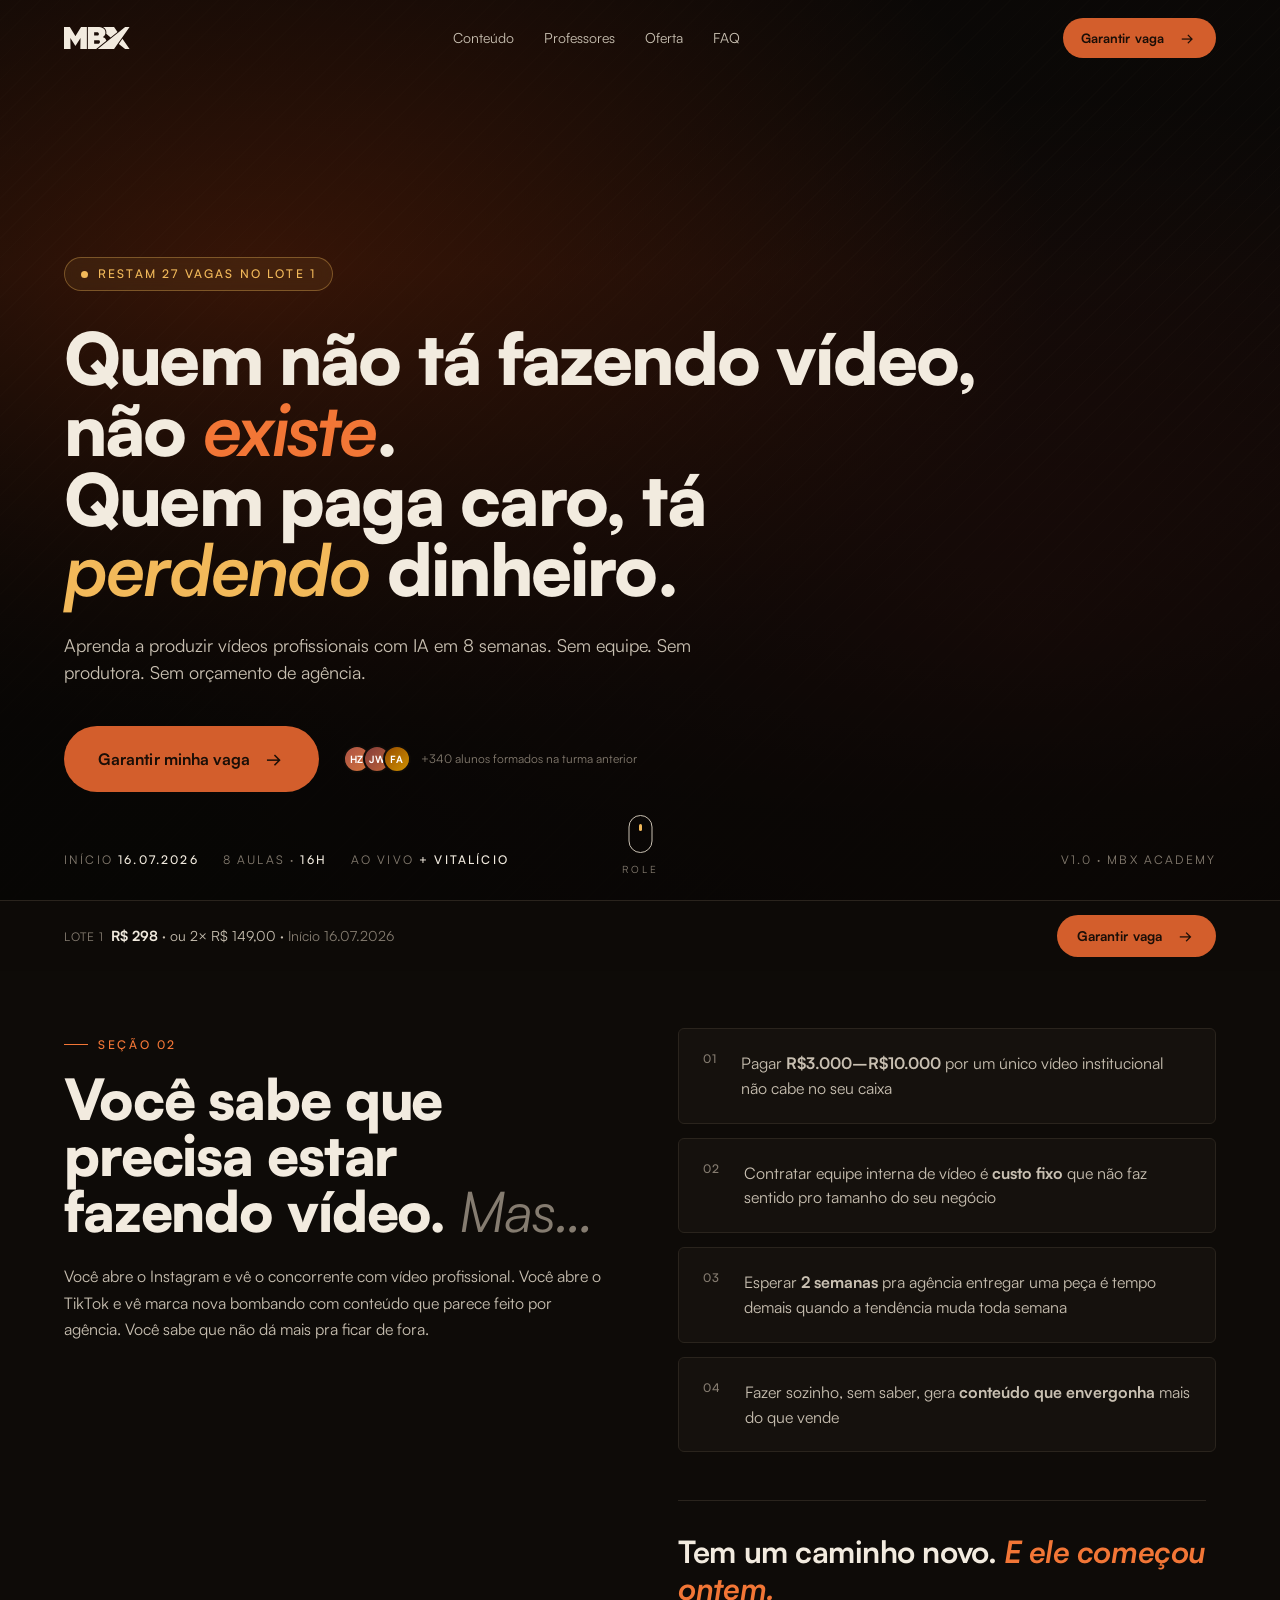
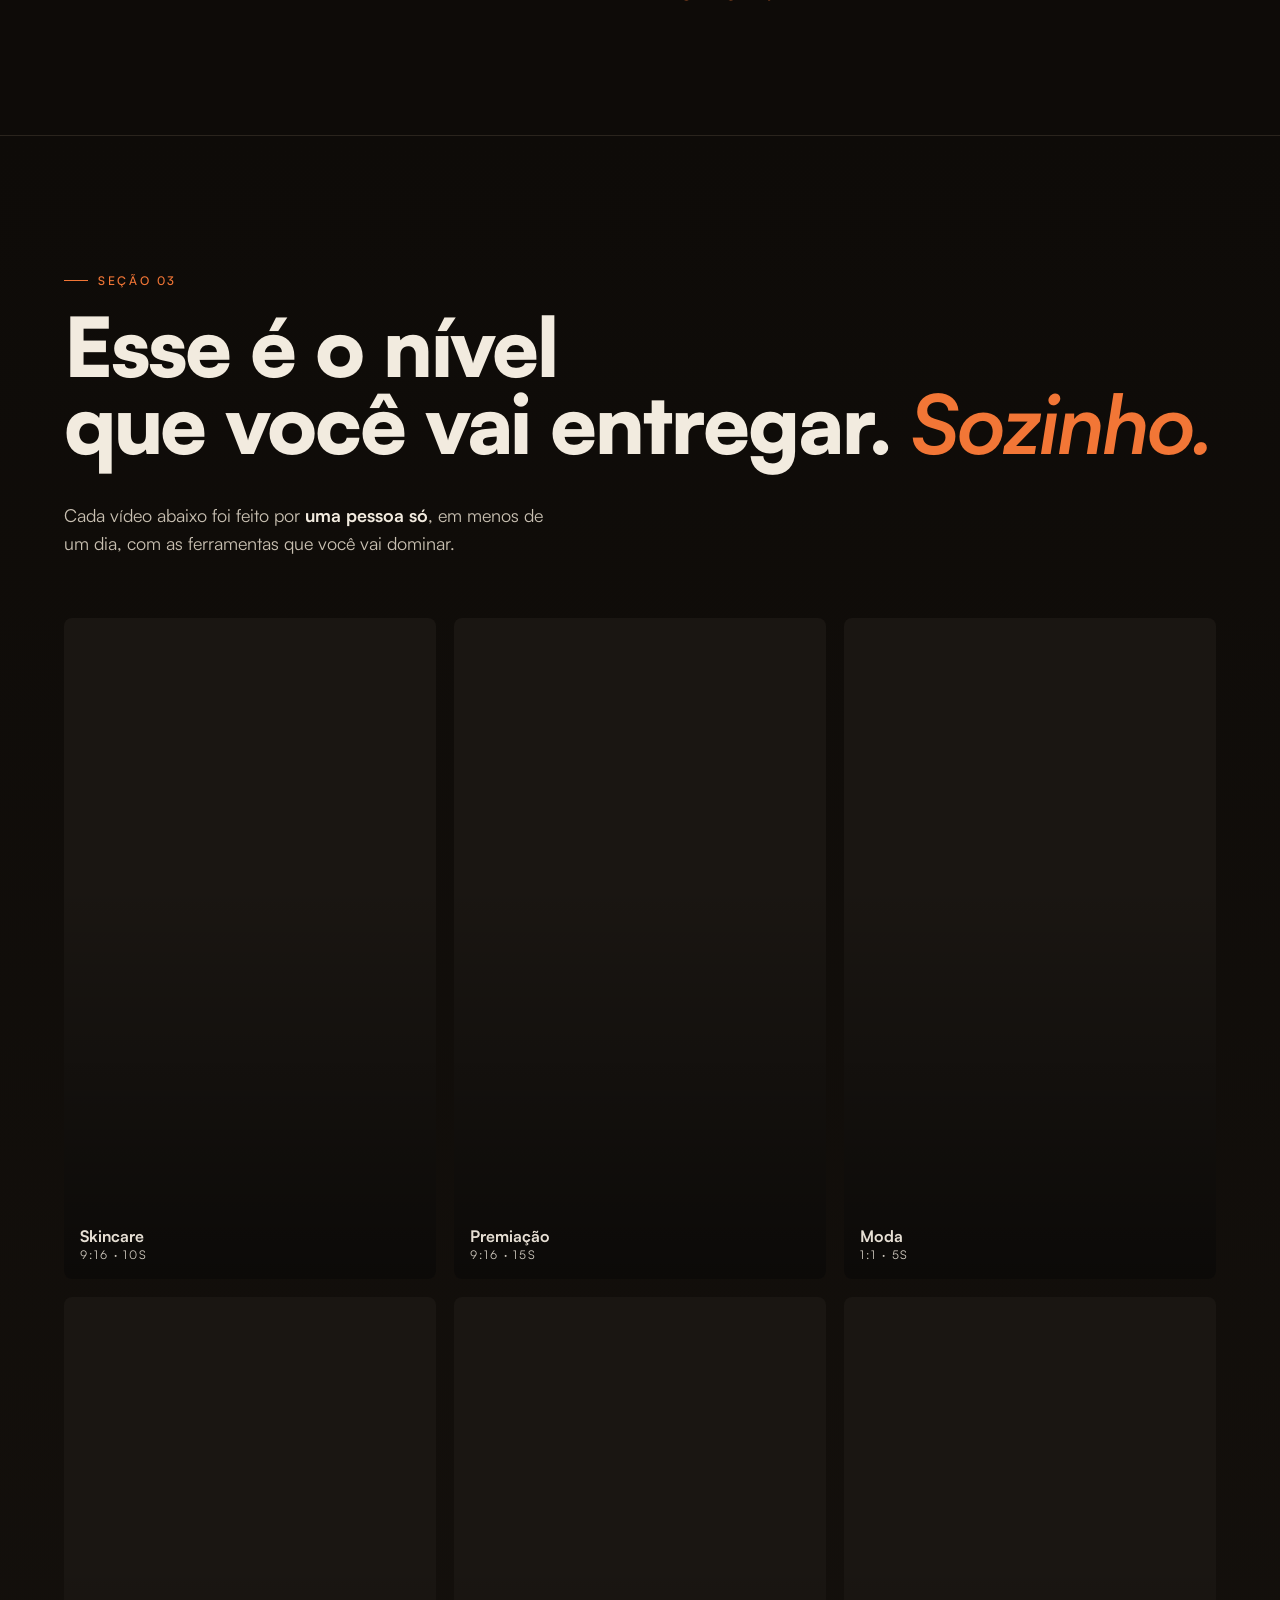
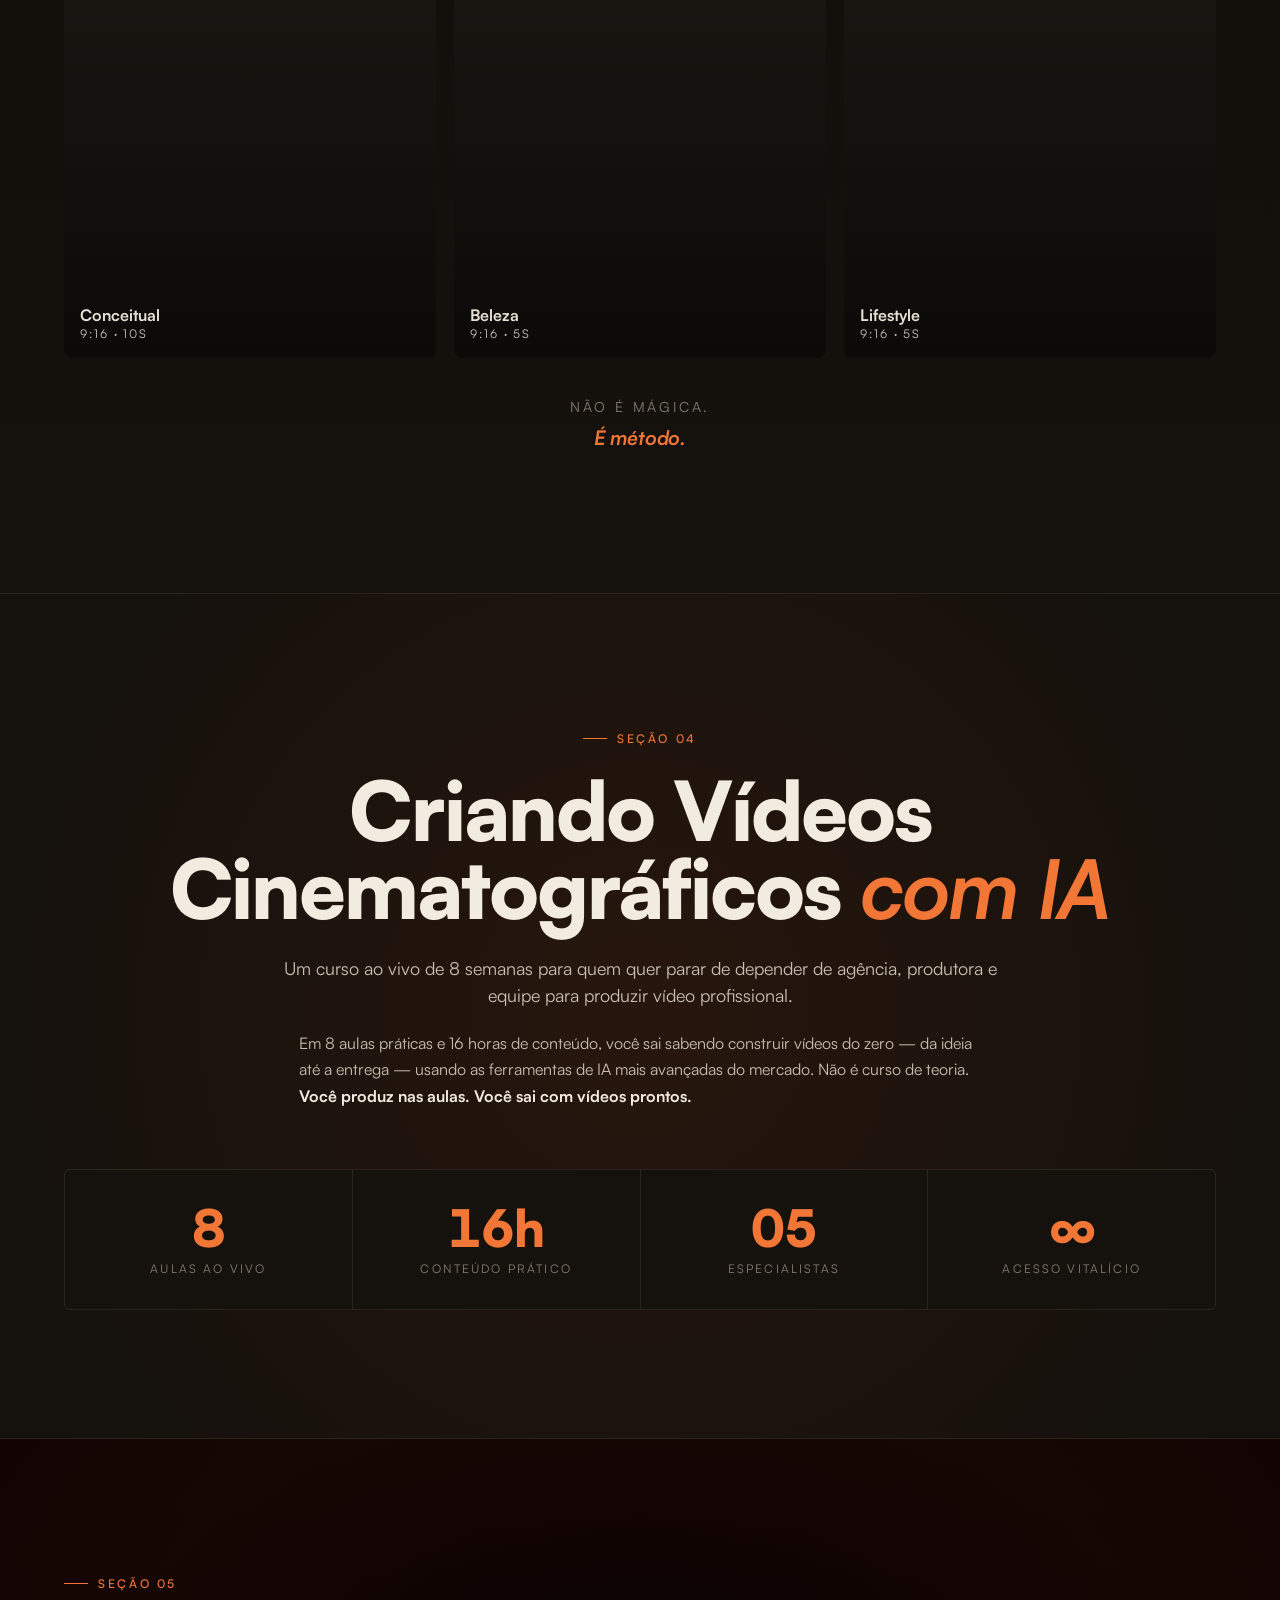
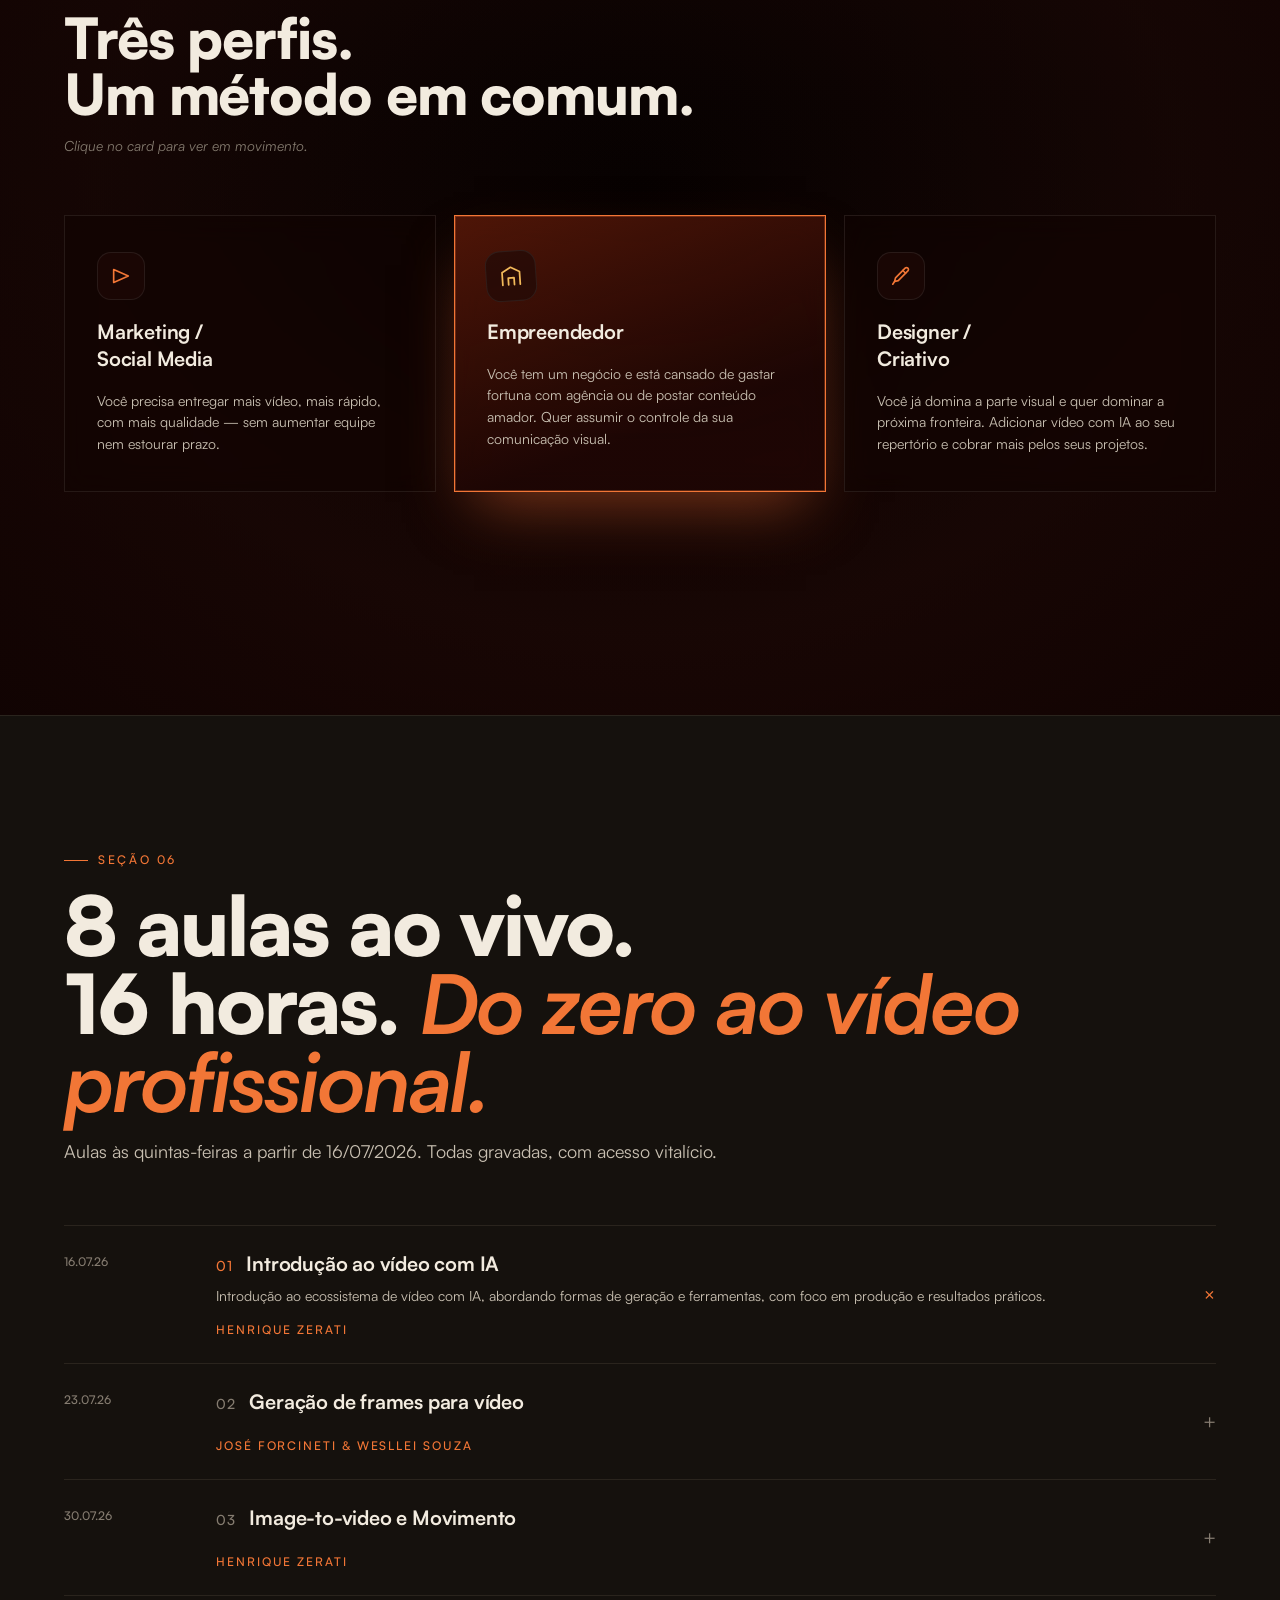
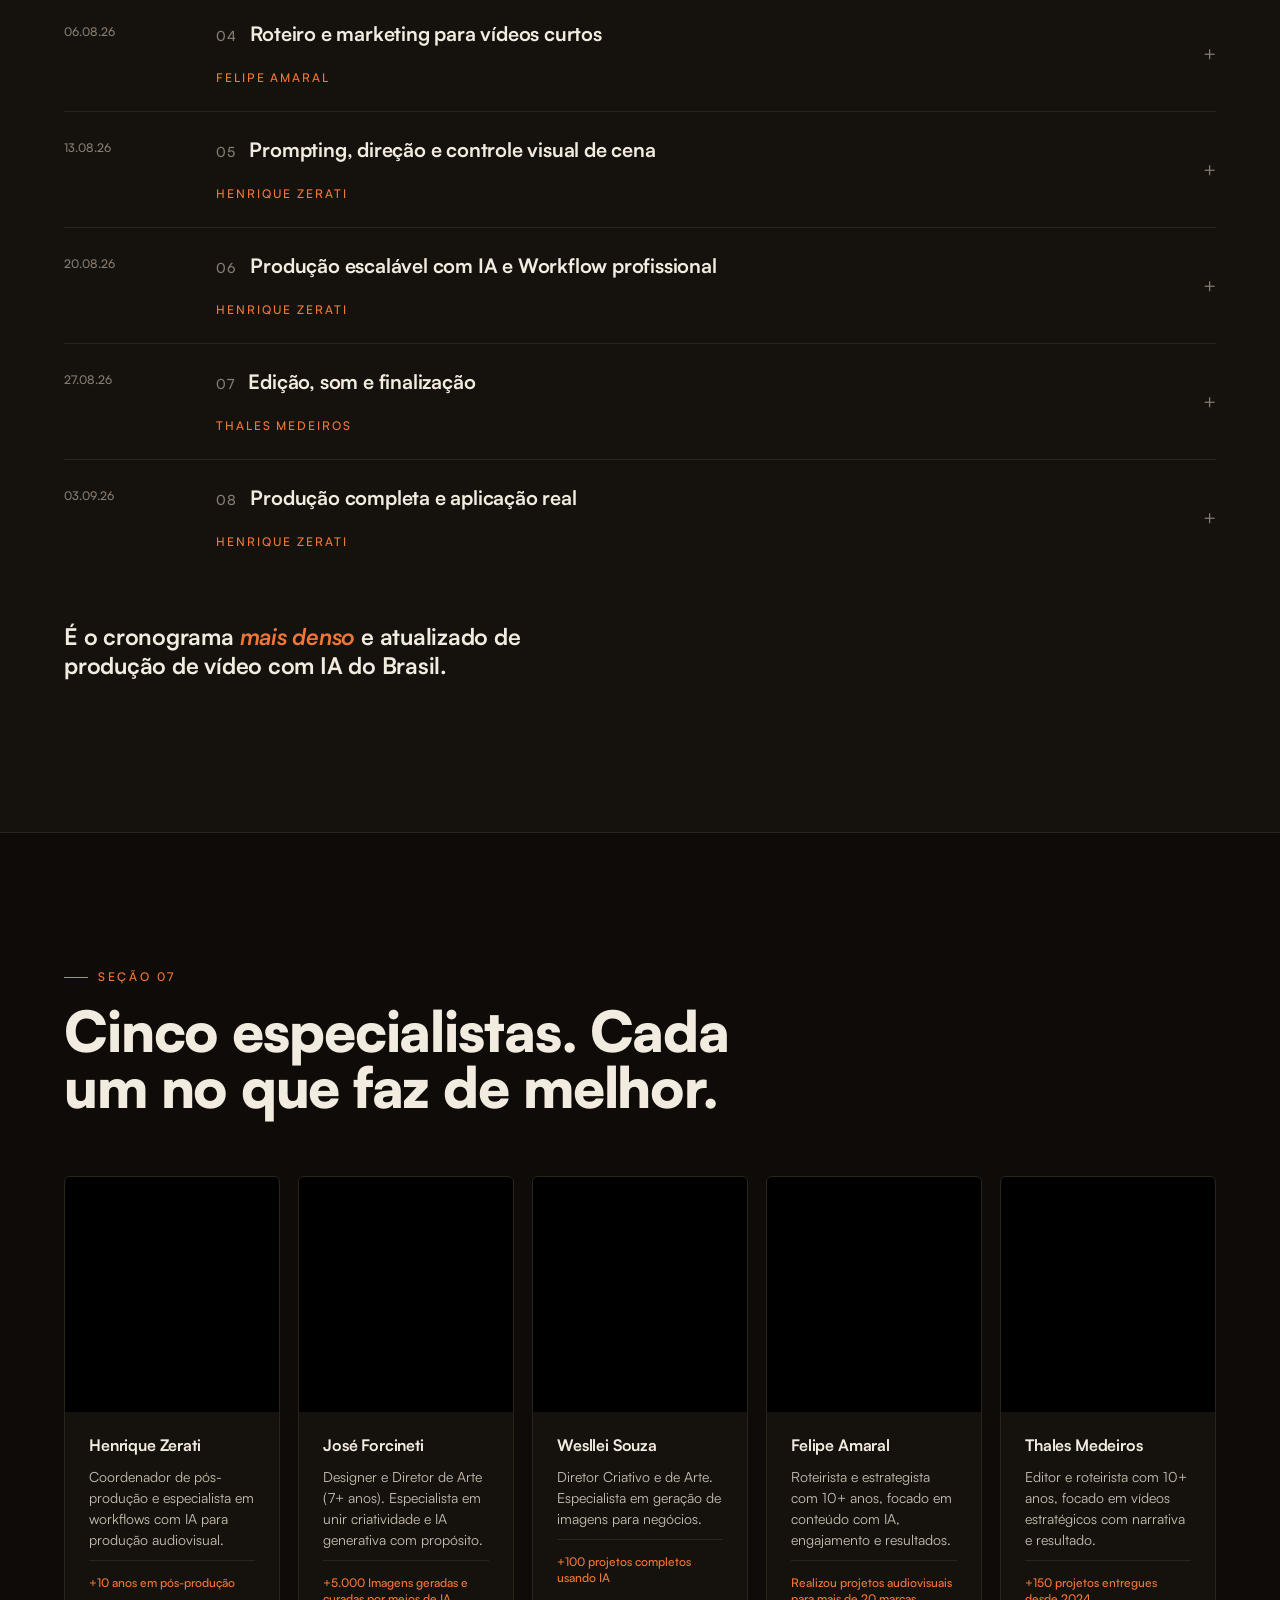
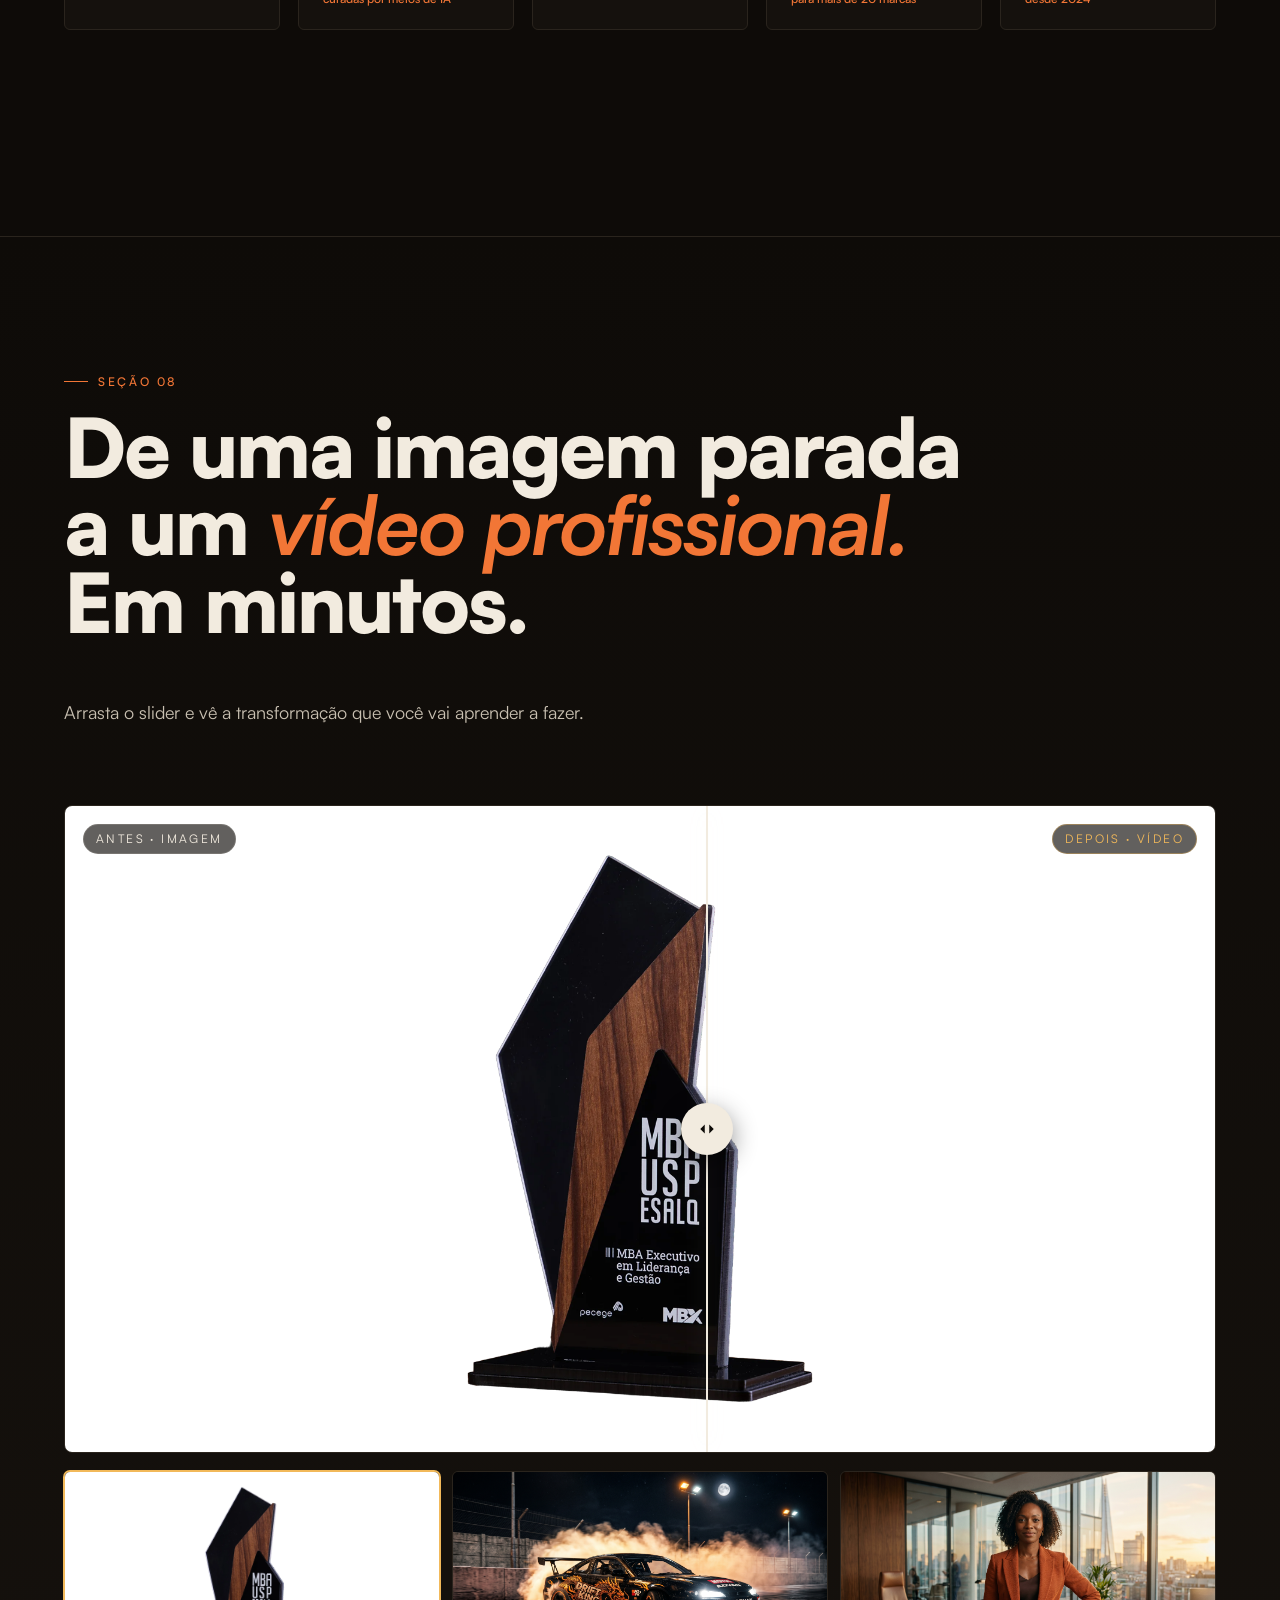
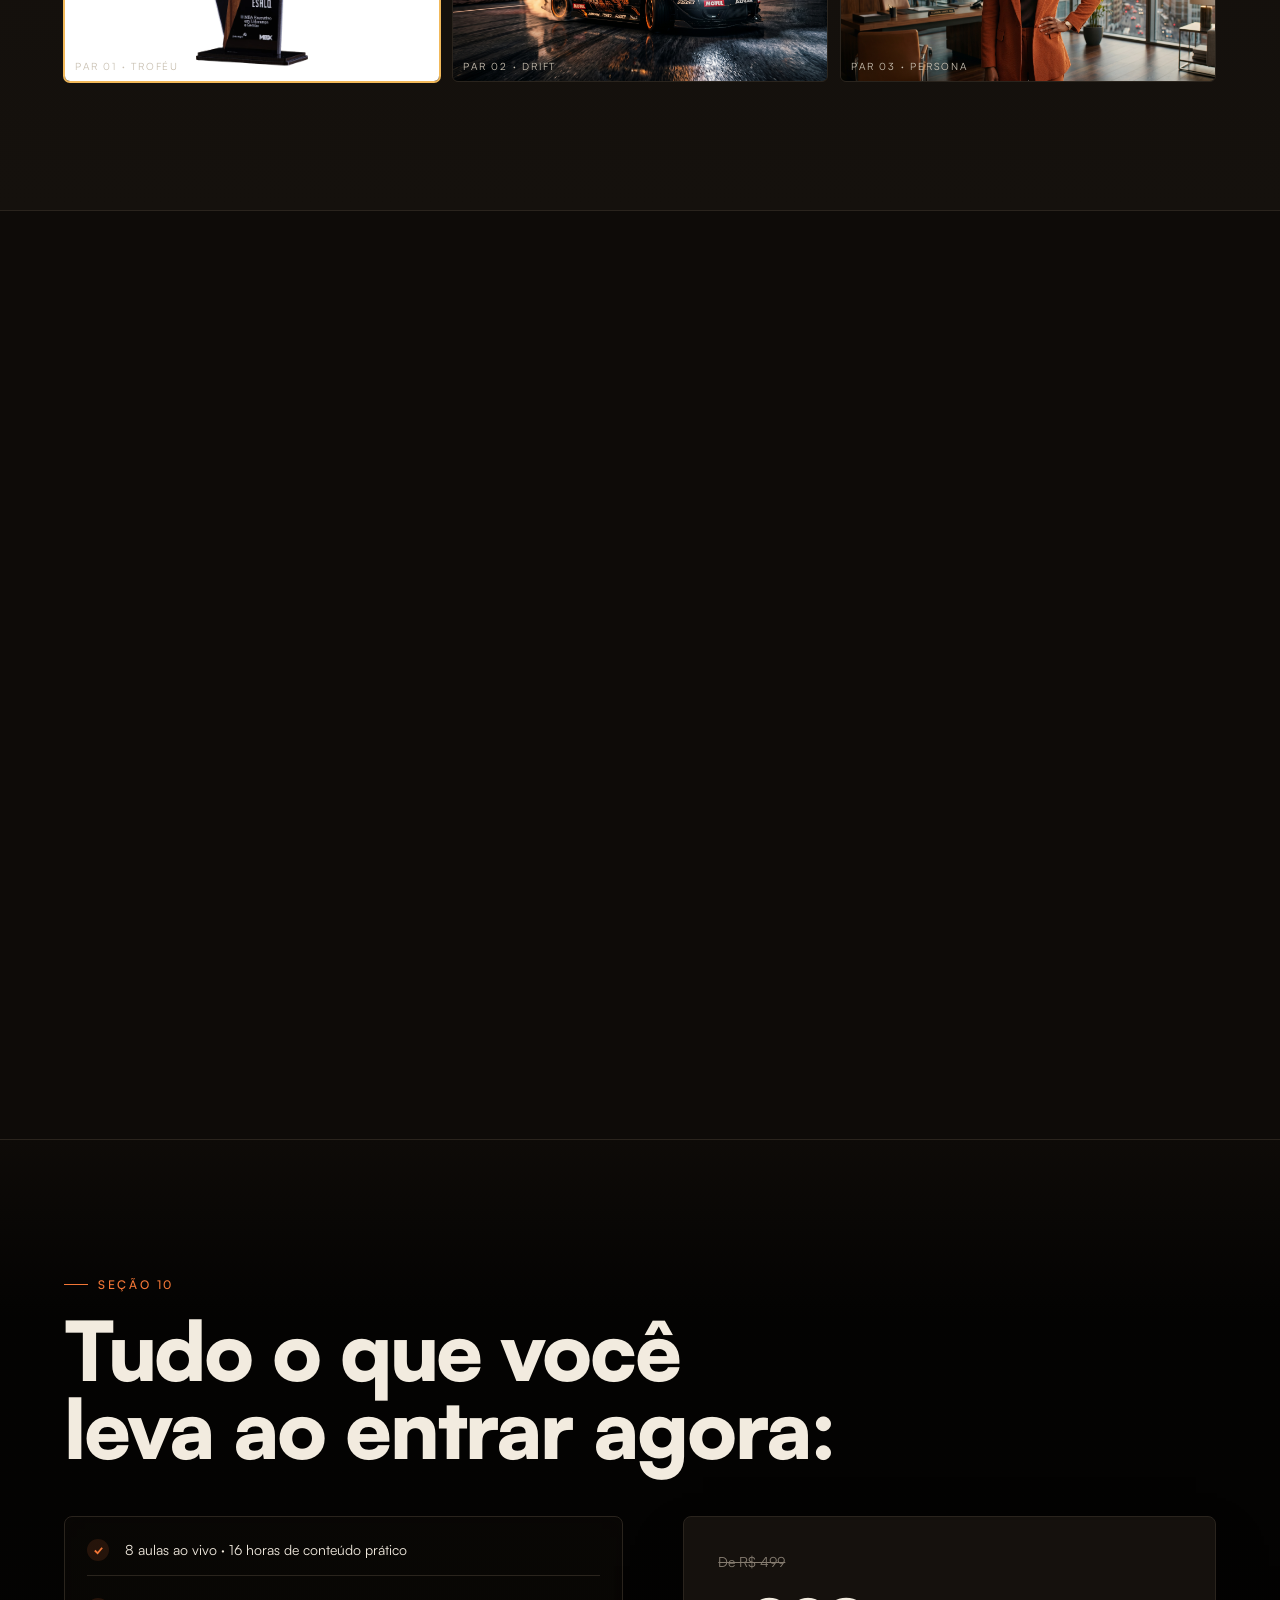
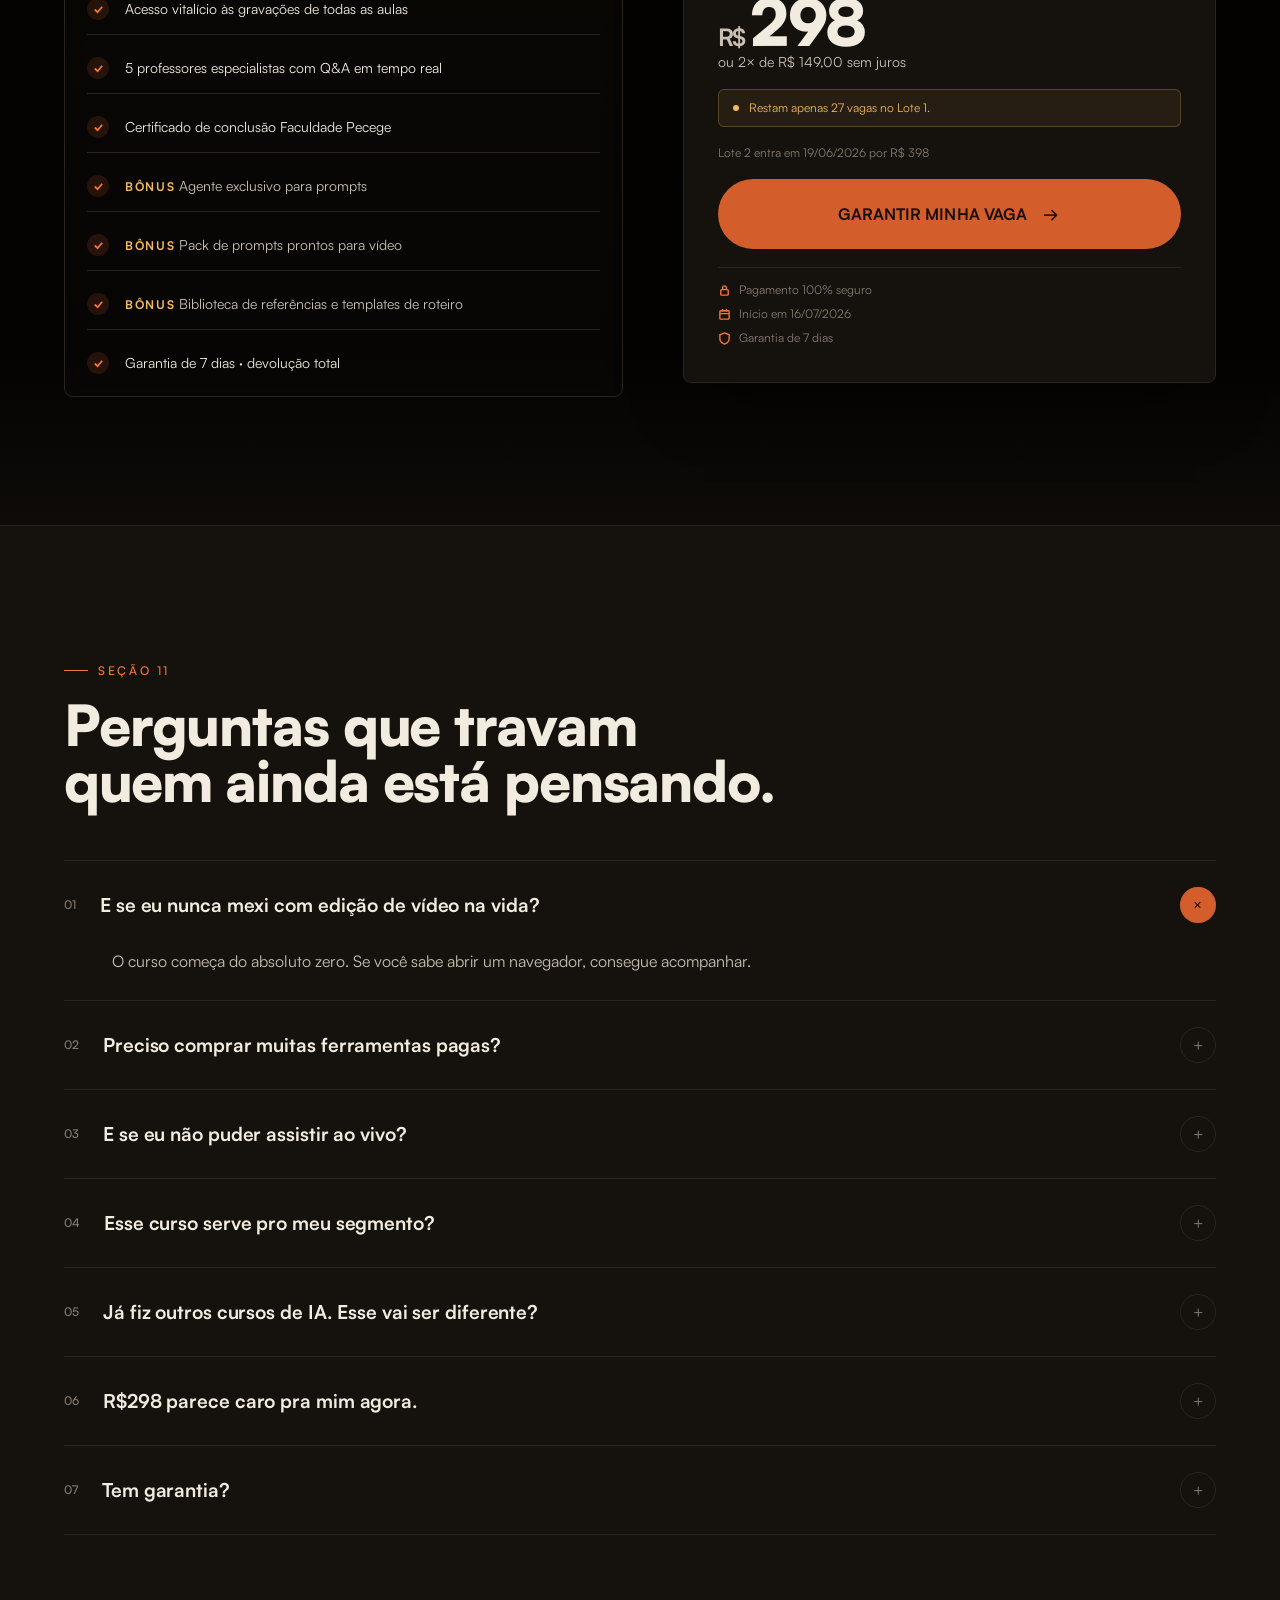
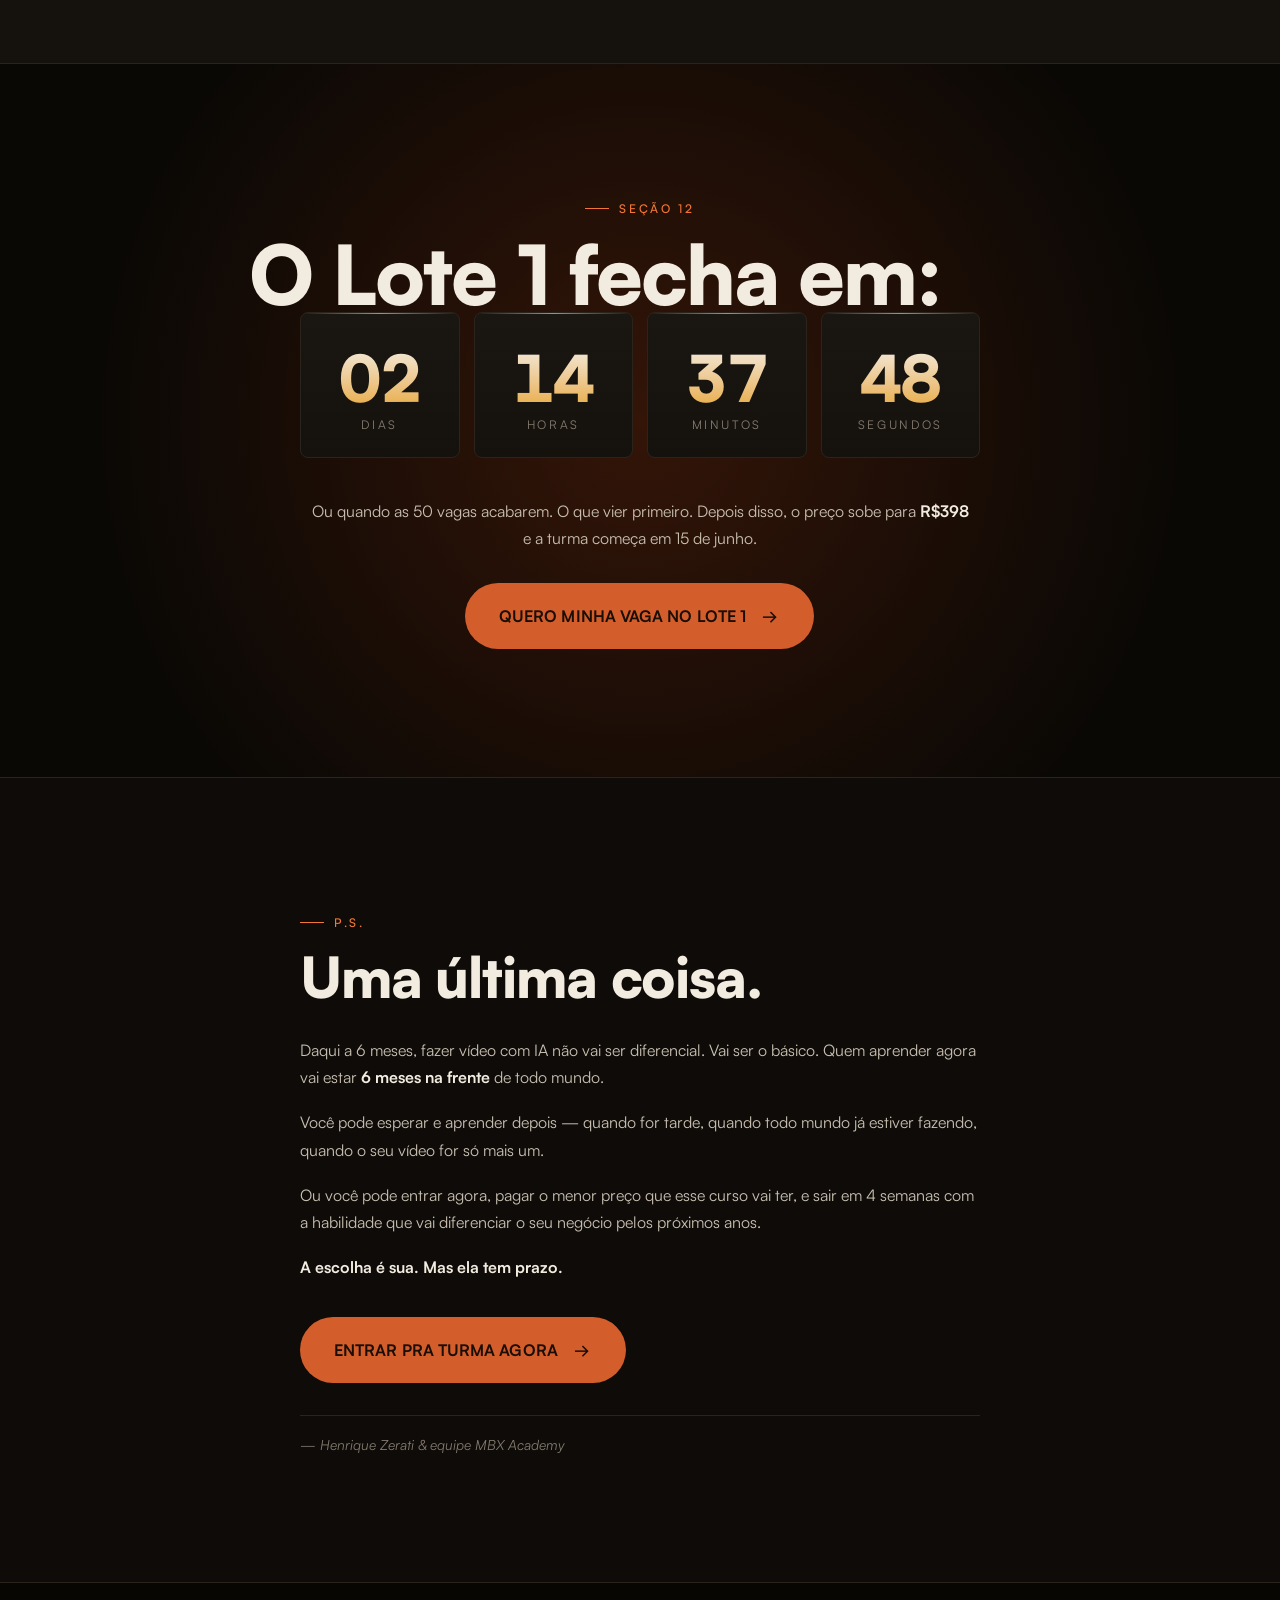
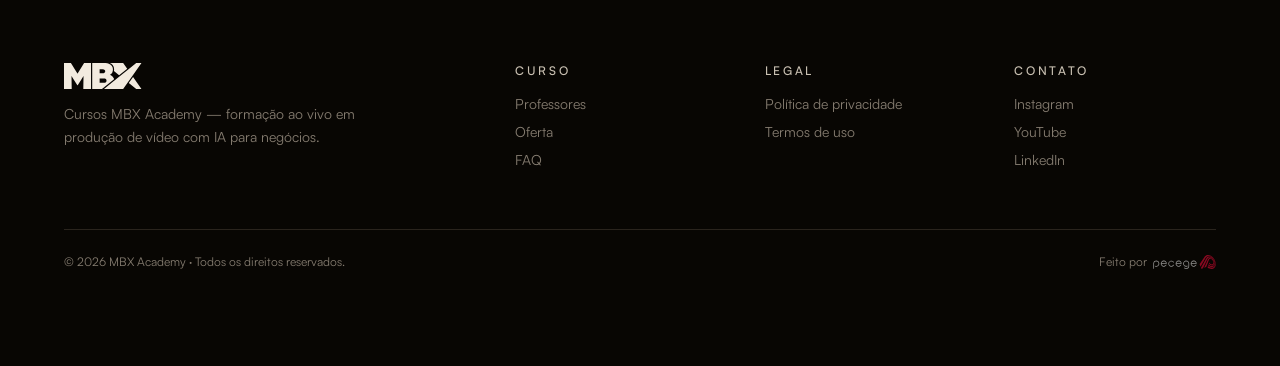
==== commit 6bd29e52: "final font size fix" ====
--- a/index.html
+++ b/index.html
@@ -106,12 +106,12 @@
       <p class="lead reveal">Cada vídeo abaixo foi feito por <b style="color:var(--ink)">uma pessoa só</b>, em menos de um dia, com as ferramentas que você vai dominar.</p>
     </div>
     <div class="video-grid reveal-stagger">
-      <div class="video-card has-video" style="--h:35"><video src="assets/Videos-AV1/reel-produto1_AV1.mp4" autoplay muted loop playsinline preload="metadata"></video><div class="glow"></div><div class="meta"><div><div style="font-size:14px;color:rgba(242,235,223,.95);text-transform:none;letter-spacing:0;font-weight:700">Skincare</div>9:16 · 10s</div><!-- <div class="play"><svg viewBox="0 0 14 14" fill="currentColor"><path d="M3 1l9 6-9 6z"/></svg></div> --></div></div>
-      <div class="video-card has-video" style="--h:55"><video src="assets/Videos-AV1/brisasuave-lp_AV1.mp4" autoplay muted loop playsinline preload="metadata"></video><div class="glow"></div><div class="meta"><div><div style="font-size:14px;color:rgba(242,235,223,.95);text-transform:none;letter-spacing:0;font-weight:700">Premiação</div>9:16 · 15s</div><!-- <div class="play"><svg viewBox="0 0 14 14" fill="currentColor"><path d="M3 1l9 6-9 6z"/></svg></div> --></div></div>
-      <div class="video-card has-video" style="--h:25"><video src="assets/Videos-AV1/reel-produto3_AV1.mp4" autoplay muted loop playsinline preload="metadata"></video><div class="glow"></div><div class="meta"><div><div style="font-size:14px;color:rgba(242,235,223,.95);text-transform:none;letter-spacing:0;font-weight:700">Moda</div>1:1 · 5s</div><!-- <div class="play"><svg viewBox="0 0 14 14" fill="currentColor"><path d="M3 1l9 6-9 6z"/></svg></div> --></div></div>
-      <div class="video-card has-video" style="--h:65"><video src="assets/Videos-AV1/reel-produto4_AV1.mp4" autoplay muted loop playsinline preload="metadata"></video><div class="glow"></div><div class="meta"><div><div style="font-size:14px;color:rgba(242,235,223,.95);text-transform:none;letter-spacing:0;font-weight:700">Conceitual</div>9:16 · 10s</div><!-- <div class="play"><svg viewBox="0 0 14 14" fill="currentColor"><path d="M3 1l9 6-9 6z"/></svg></div> --></div></div>
-      <div class="video-card has-video" style="--h:45"><video src="assets/Videos-AV1/reel-produto5_AV1.mp4" autoplay muted loop playsinline preload="metadata"></video><div class="glow"></div><div class="meta"><div><div style="font-size:14px;color:rgba(242,235,223,.95);text-transform:none;letter-spacing:0;font-weight:700">Beleza</div>9:16 · 5s</div><!-- <div class="play"><svg viewBox="0 0 14 14" fill="currentColor"><path d="M3 1l9 6-9 6z"/></svg></div> --></div></div>
-      <div class="video-card has-video" style="--h:75"><video src="assets/Videos-AV1/reel-produto6_AV1.mp4" autoplay muted loop playsinline preload="metadata"></video><div class="glow"></div><div class="meta"><div><div style="font-size:14px;color:rgba(242,235,223,.95);text-transform:none;letter-spacing:0;font-weight:700">Lifestyle</div>9:16 · 5s</div><!-- <div class="play"><svg viewBox="0 0 14 14" fill="currentColor"><path d="M3 1l9 6-9 6z"/></svg></div> --></div></div>
+      <div class="video-card has-video" style="--h:35"><video src="assets/Videos-AV1/reel-produto1_AV1.mp4" autoplay muted loop playsinline preload="metadata"></video><div class="glow"></div><div class="meta"><div><div style="font-size:16px;color:rgba(242,235,223,.95);text-transform:none;letter-spacing:0;font-weight:700">Skincare</div>9:16 · 10s</div><!-- <div class="play"><svg viewBox="0 0 14 14" fill="currentColor"><path d="M3 1l9 6-9 6z"/></svg></div> --></div></div>
+      <div class="video-card has-video" style="--h:55"><video src="assets/Videos-AV1/brisasuave-lp_AV1.mp4" autoplay muted loop playsinline preload="metadata"></video><div class="glow"></div><div class="meta"><div><div style="font-size:16px;color:rgba(242,235,223,.95);text-transform:none;letter-spacing:0;font-weight:700">Premiação</div>9:16 · 15s</div><!-- <div class="play"><svg viewBox="0 0 14 14" fill="currentColor"><path d="M3 1l9 6-9 6z"/></svg></div> --></div></div>
+      <div class="video-card has-video" style="--h:25"><video src="assets/Videos-AV1/reel-produto3_AV1.mp4" autoplay muted loop playsinline preload="metadata"></video><div class="glow"></div><div class="meta"><div><div style="font-size:16px;color:rgba(242,235,223,.95);text-transform:none;letter-spacing:0;font-weight:700">Moda</div>1:1 · 5s</div><!-- <div class="play"><svg viewBox="0 0 14 14" fill="currentColor"><path d="M3 1l9 6-9 6z"/></svg></div> --></div></div>
+      <div class="video-card has-video" style="--h:65"><video src="assets/Videos-AV1/reel-produto4_AV1.mp4" autoplay muted loop playsinline preload="metadata"></video><div class="glow"></div><div class="meta"><div><div style="font-size:16px;color:rgba(242,235,223,.95);text-transform:none;letter-spacing:0;font-weight:700">Conceitual</div>9:16 · 10s</div><!-- <div class="play"><svg viewBox="0 0 14 14" fill="currentColor"><path d="M3 1l9 6-9 6z"/></svg></div> --></div></div>
+      <div class="video-card has-video" style="--h:45"><video src="assets/Videos-AV1/reel-produto5_AV1.mp4" autoplay muted loop playsinline preload="metadata"></video><div class="glow"></div><div class="meta"><div><div style="font-size:16px;color:rgba(242,235,223,.95);text-transform:none;letter-spacing:0;font-weight:700">Beleza</div>9:16 · 5s</div><!-- <div class="play"><svg viewBox="0 0 14 14" fill="currentColor"><path d="M3 1l9 6-9 6z"/></svg></div> --></div></div>
+      <div class="video-card has-video" style="--h:75"><video src="assets/Videos-AV1/reel-produto6_AV1.mp4" autoplay muted loop playsinline preload="metadata"></video><div class="glow"></div><div class="meta"><div><div style="font-size:16px;color:rgba(242,235,223,.95);text-transform:none;letter-spacing:0;font-weight:700">Lifestyle</div>9:16 · 5s</div><!-- <div class="play"><svg viewBox="0 0 14 14" fill="currentColor"><path d="M3 1l9 6-9 6z"/></svg></div> --></div></div>
     </div>
     <p class="futuro-foot reveal">Não é mágica.<em>É método.</em></p>
   </div>
--- a/styles.css
+++ b/styles.css
@@ -492,7 +492,7 @@
 .video-card .meta{
   position:absolute;left:16px;right:16px;bottom:16px;z-index:2;
   display:flex;justify-content:space-between;align-items:flex-end;
-  font-size:11px;letter-spacing:.16em;text-transform:uppercase;color:rgba(242,235,223,.85);
+  font-size:12px;letter-spacing:.16em;text-transform:uppercase;color:rgba(242,235,223,.85);
 }
 .video-card .meta .play{
   width:42px;height:42px;border-radius:50%;
@@ -546,7 +546,7 @@
   letter-spacing:-.02em;line-height:1;font-feature-settings:"tnum";
 }
 .s-virada .stats .lbl{
-  font-size:11px;letter-spacing:.18em;text-transform:uppercase;color:var(--muted);
+  font-size:12px;letter-spacing:.18em;text-transform:uppercase;color:var(--muted);
 }
 @media (max-width:720px){.s-virada .stats{grid-template-columns:1fr 1fr}}
 
@@ -618,17 +618,17 @@
 }
 .perfil:hover .ico{transform:rotate(-6deg) scale(1.08);color:var(--amber)}
 .perfil .ico svg{width:22px;height:22px}
-.perfil h3{margin:0;font-size:22px;font-weight:700;letter-spacing:-.01em;color:var(--ink);position:relative;z-index:1}
-.perfil p{margin:0;font-size:14.5px;line-height:1.55;color:var(--ink-2);position:relative;z-index:1}
+.perfil h3{margin:0;font-size:20px;font-weight:700;letter-spacing:-.01em;color:var(--ink);position:relative;z-index:1}
+.perfil p{margin:0;font-size:14px;line-height:1.55;color:var(--ink-2);position:relative;z-index:1}
 .perfil .ar{
   margin-top:auto;display:inline-flex;align-items:center;gap:10px;
-  font-size:13px;color:var(--muted);font-weight:500;
+  font-size:14px;color:var(--muted);font-weight:500;
   transition:color .3s, gap .3s;
 }
 .perfil:hover .ar{color:var(--terra-hi);gap:14px}
 .perfis-closer{
   margin-top:48px;text-align:center;
-  font-size:clamp(18px,1.6vw,22px);font-style:italic;font-weight:300;color:var(--ink-2);
+  font-size:clamp(16px,1.6vw,20px);font-style:italic;font-weight:300;color:var(--ink-2);
 }
 @media (max-width:880px){.perfis{grid-template-columns:1fr}}
 
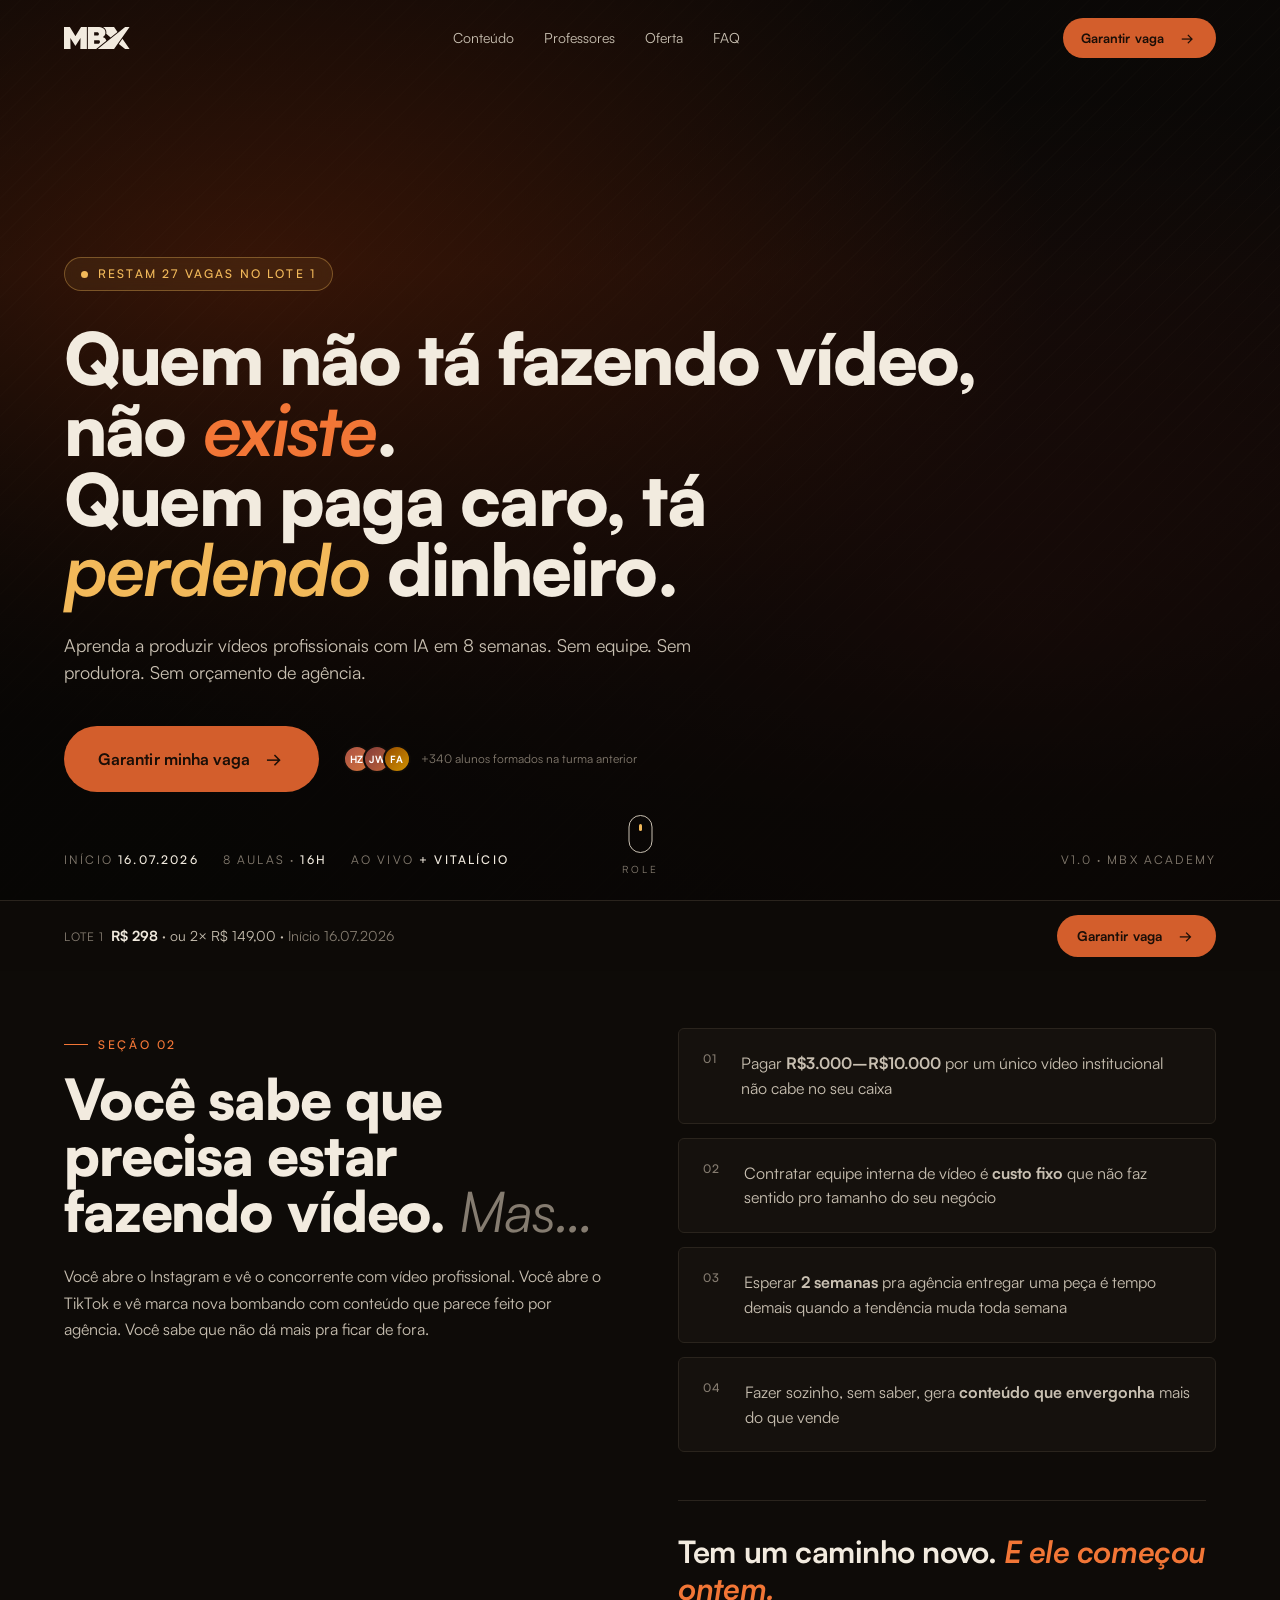
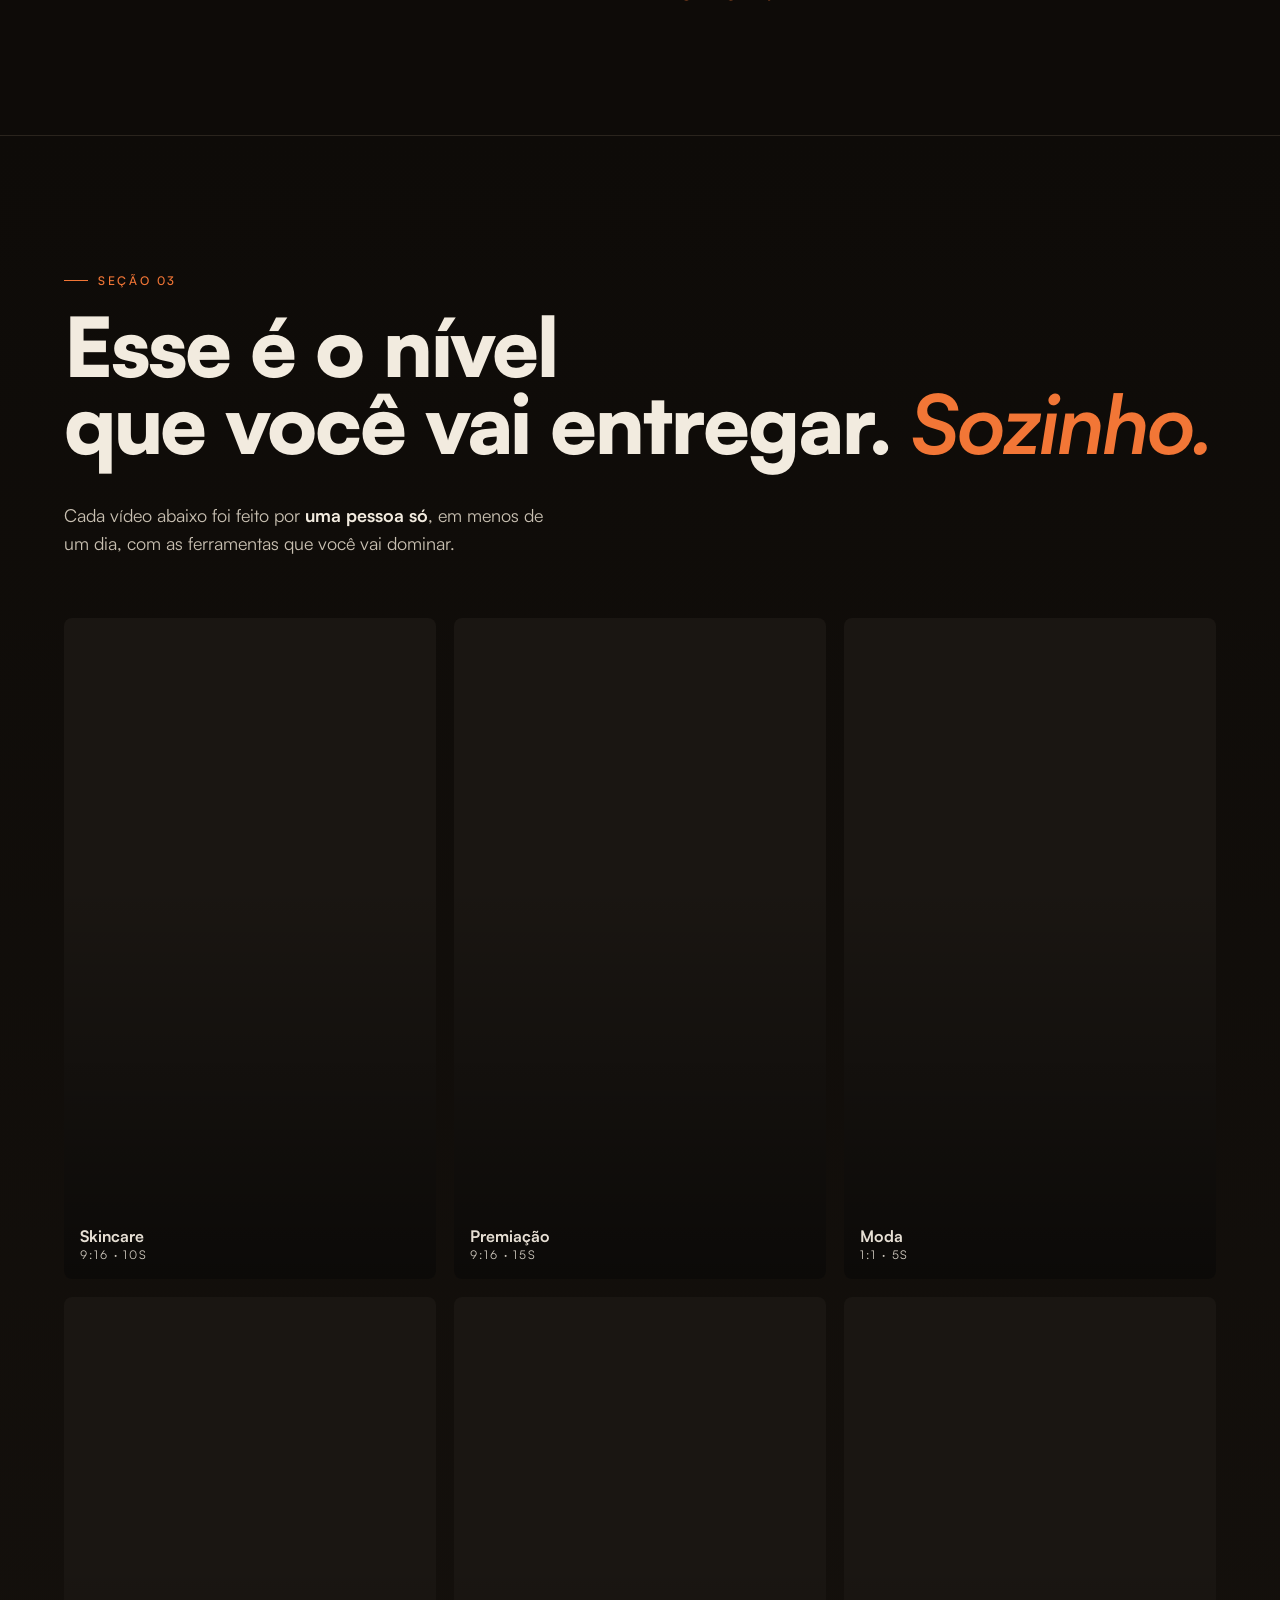
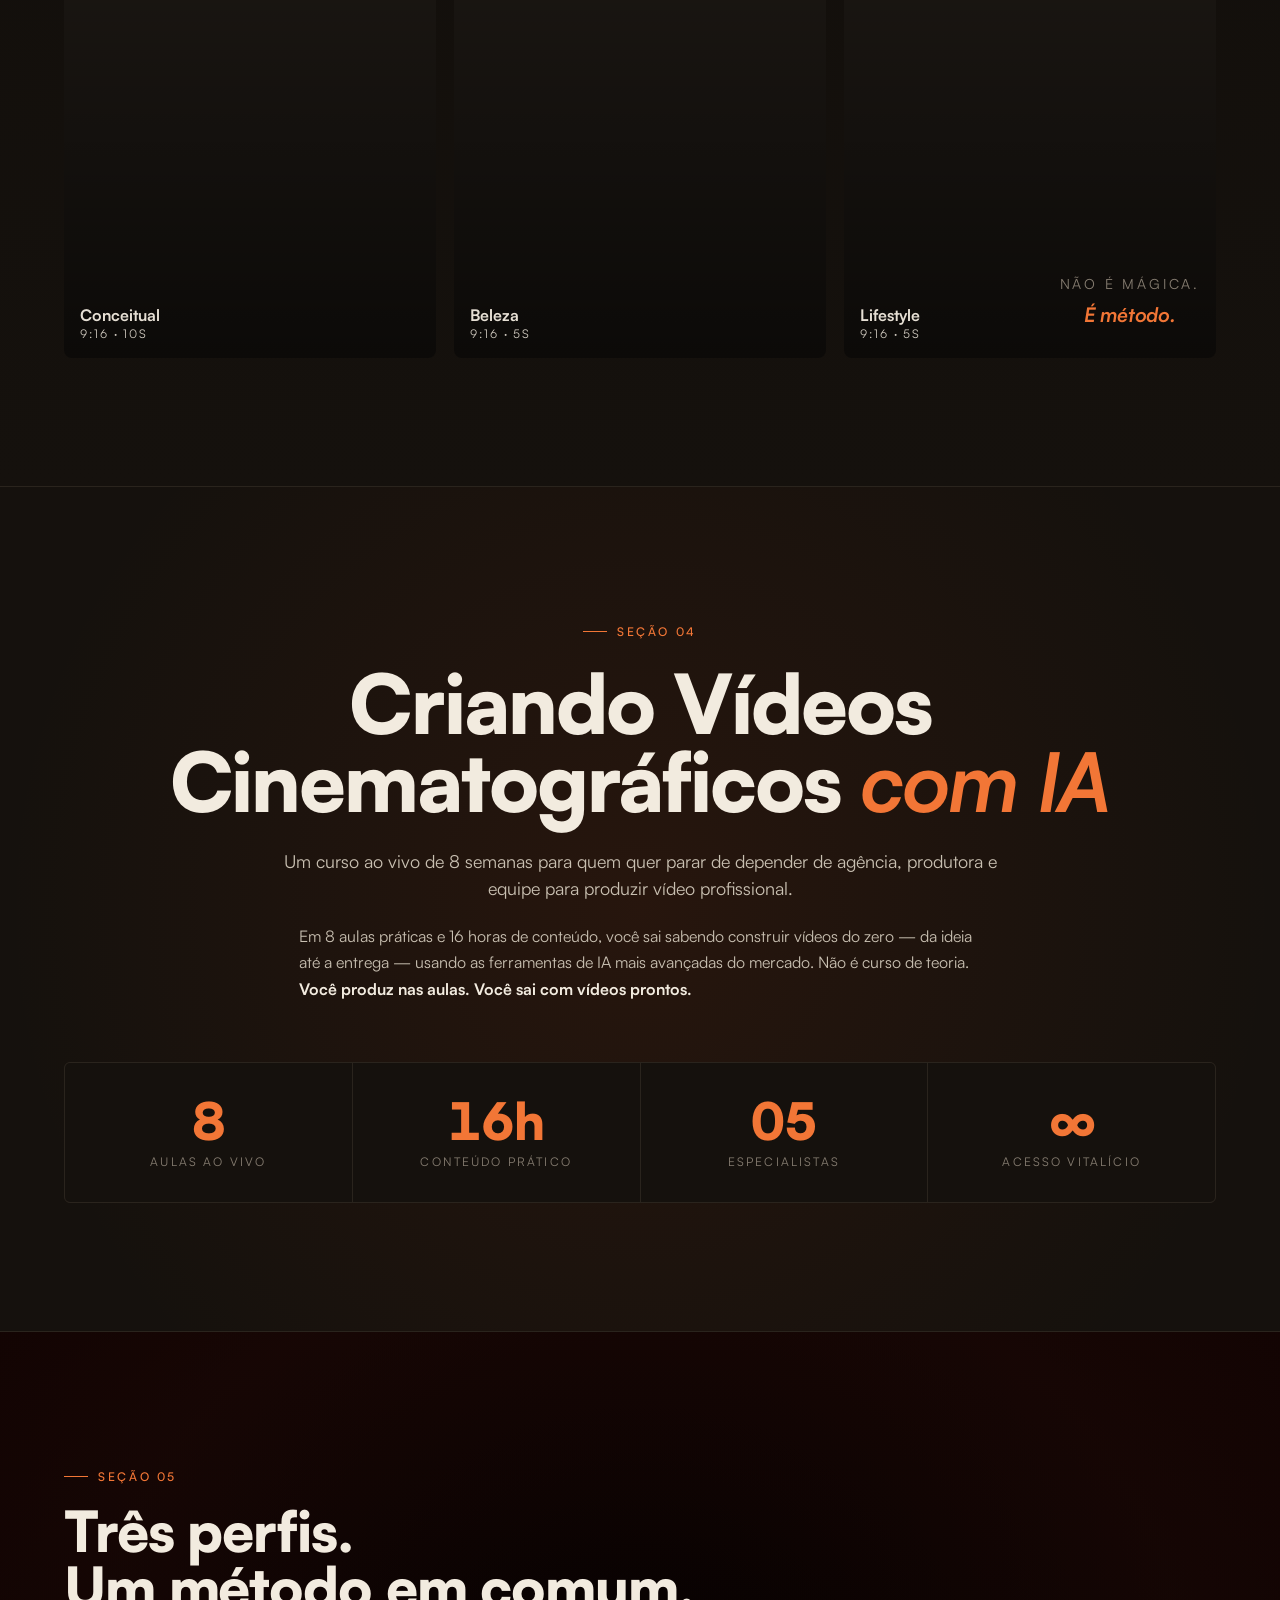
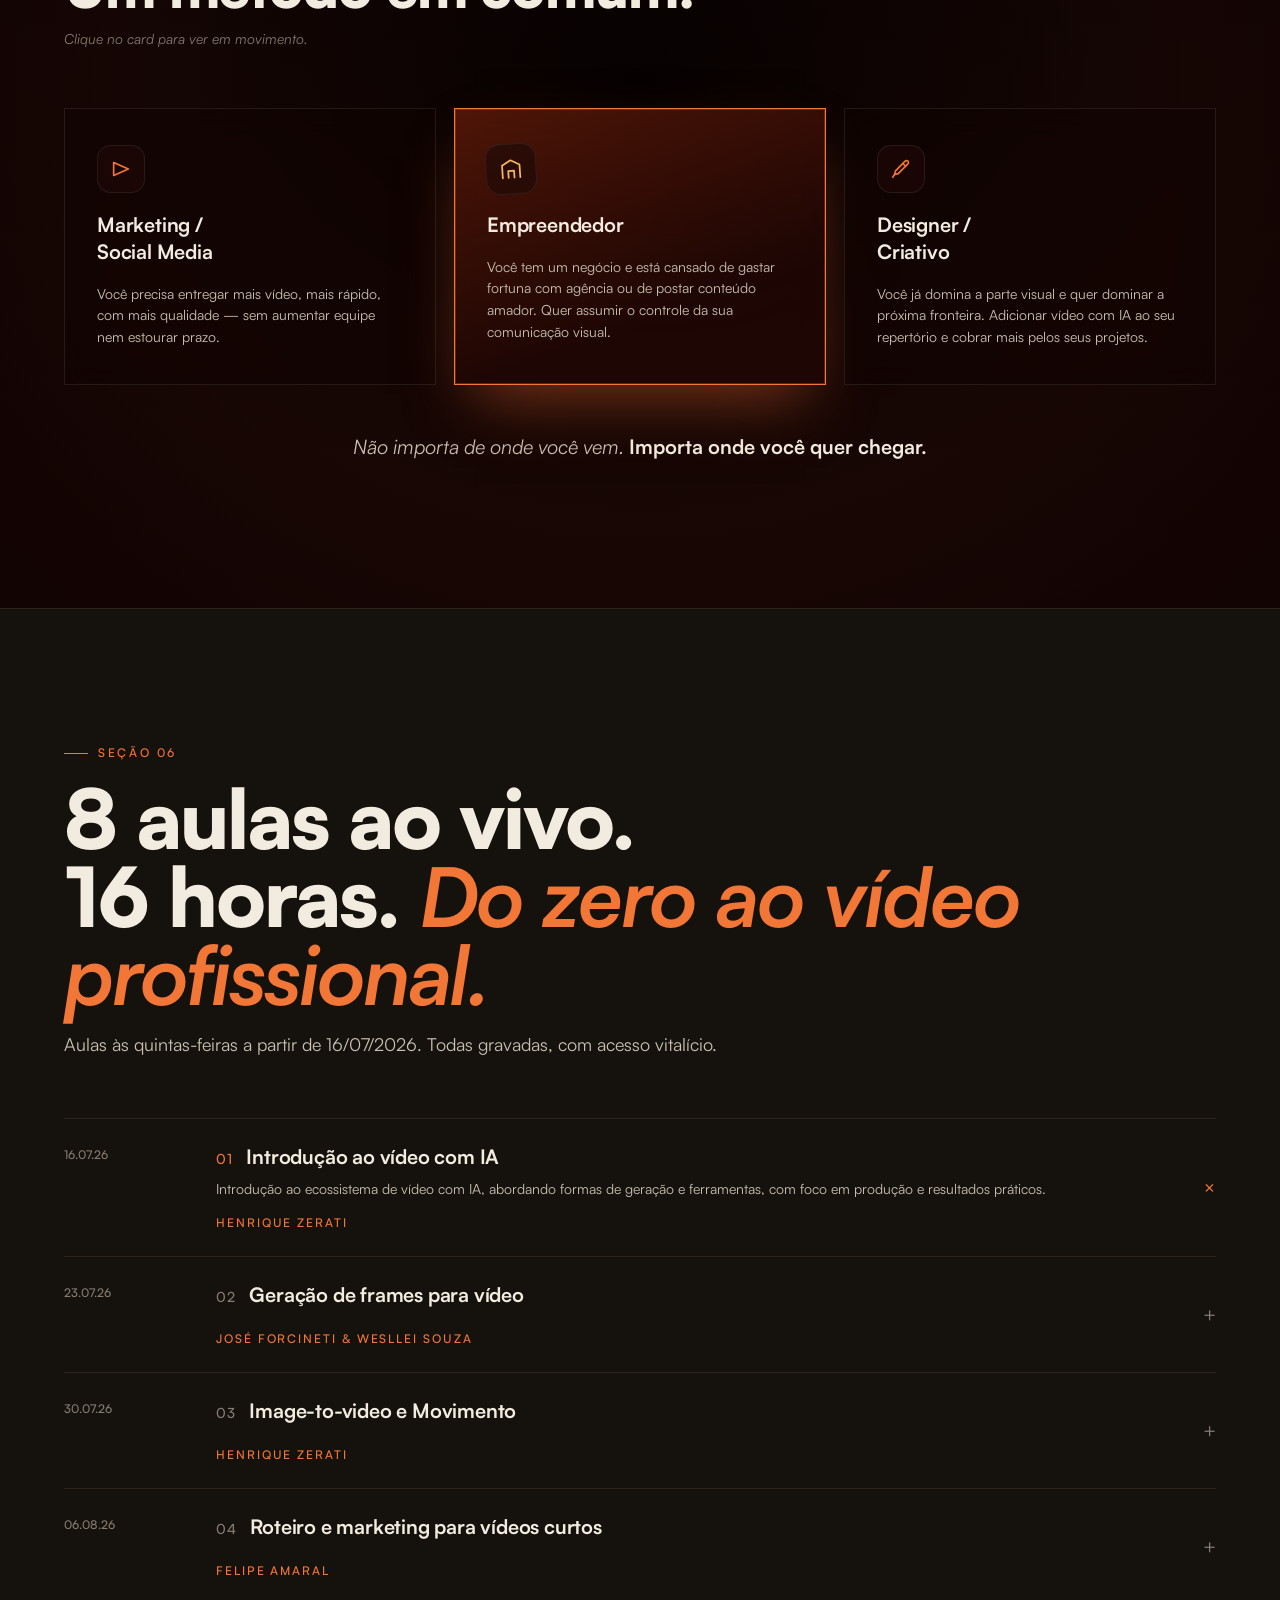
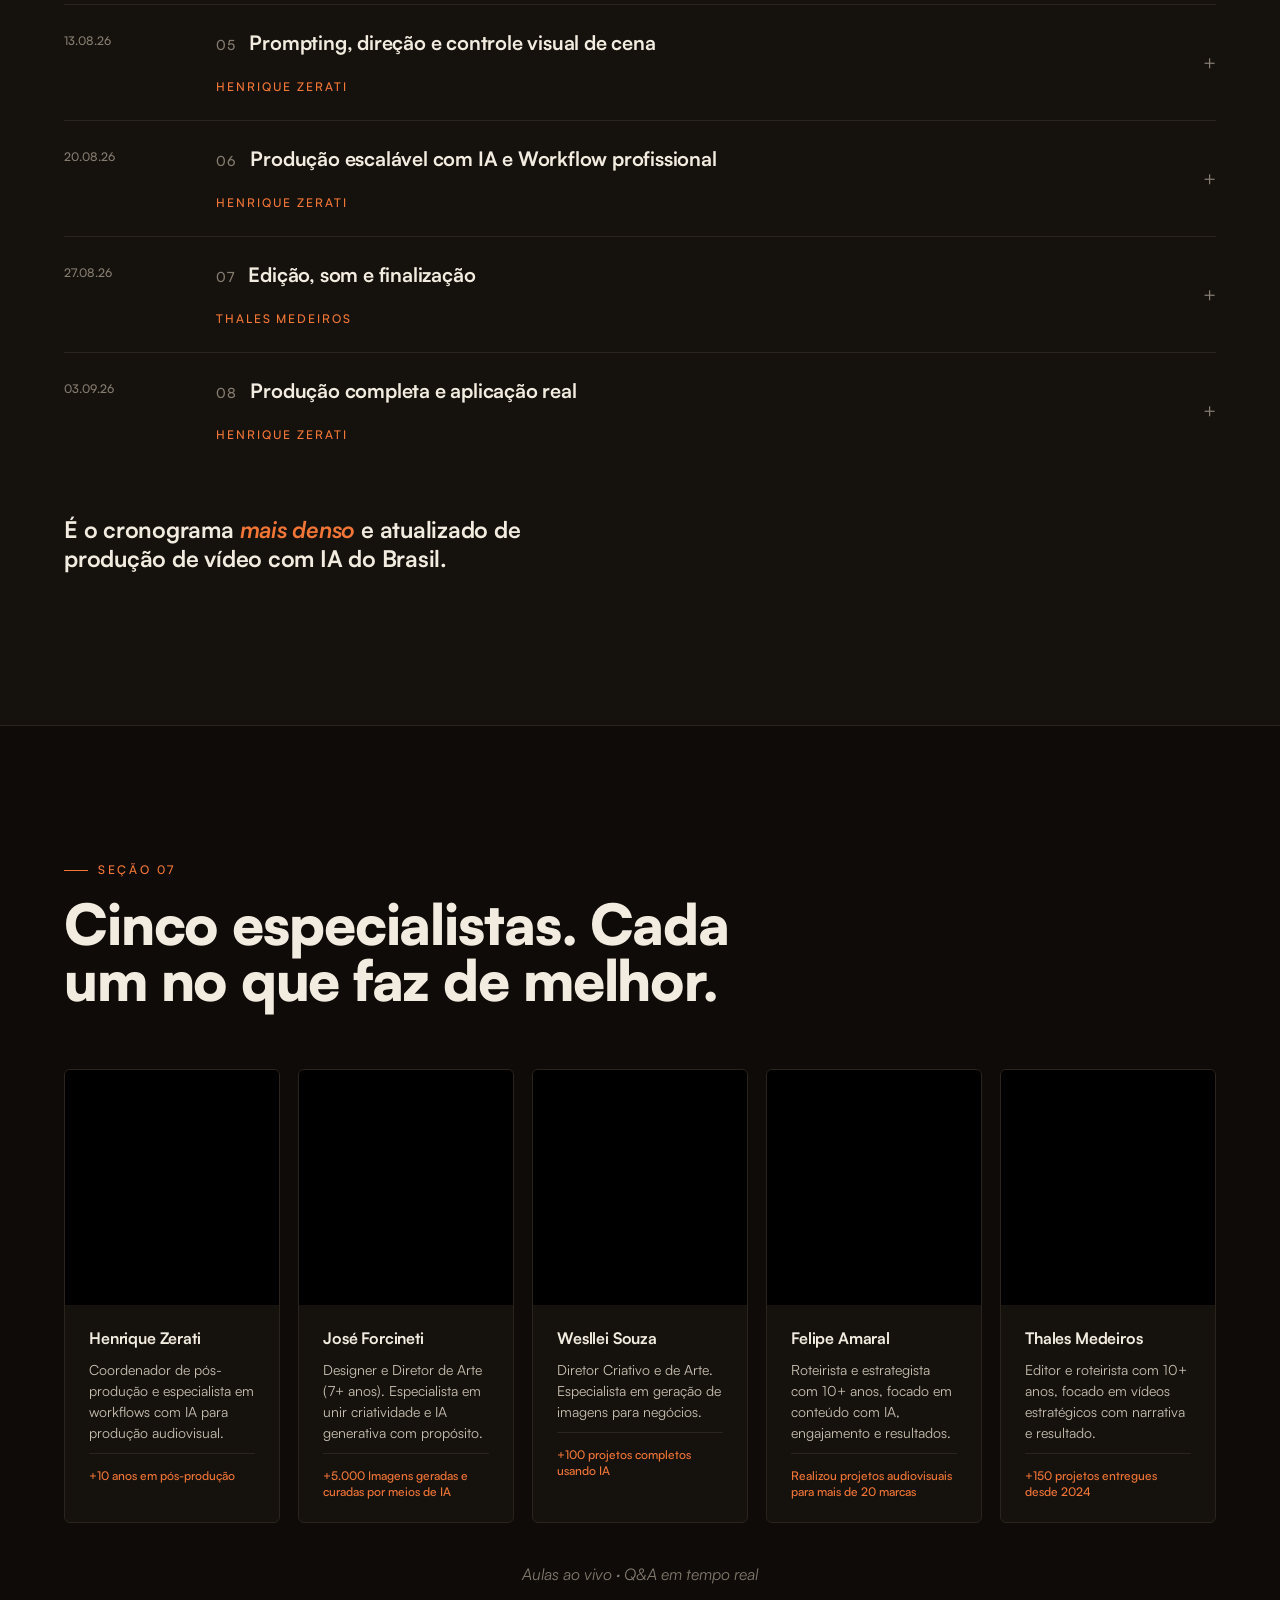
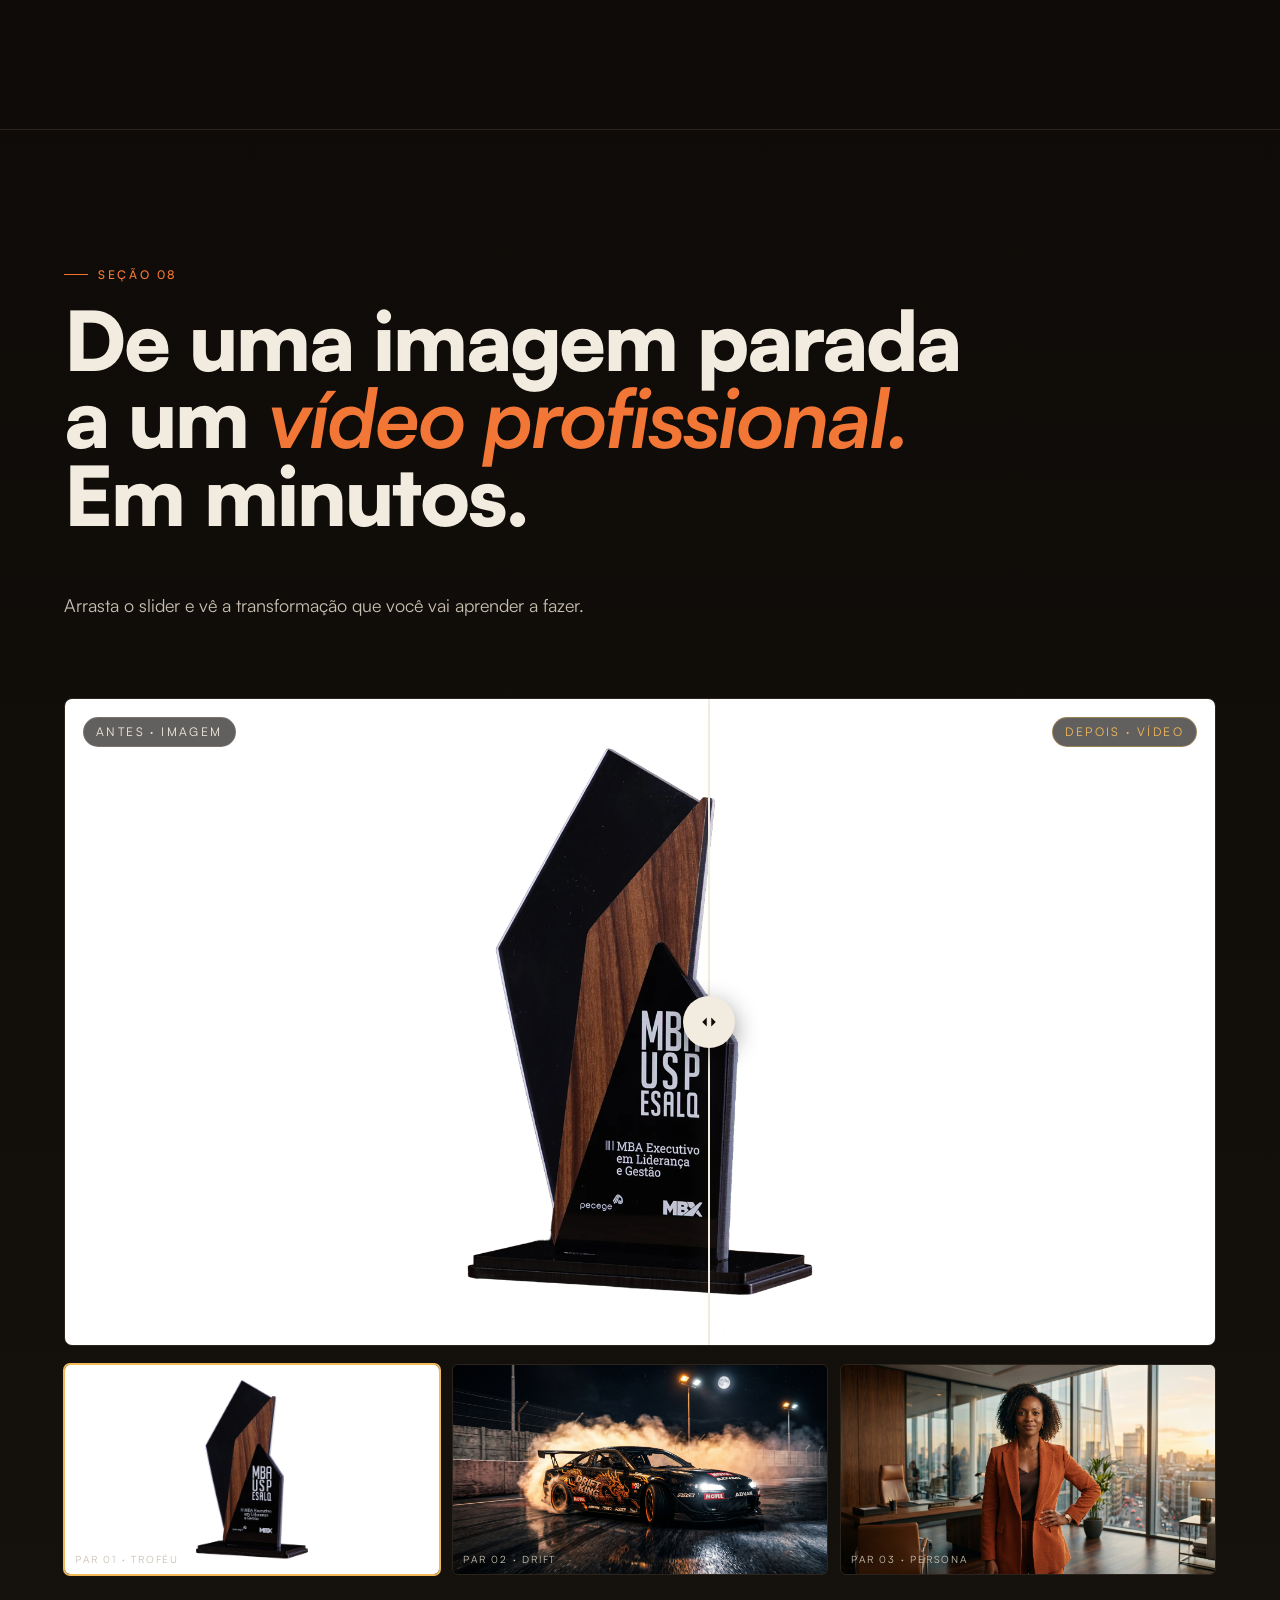
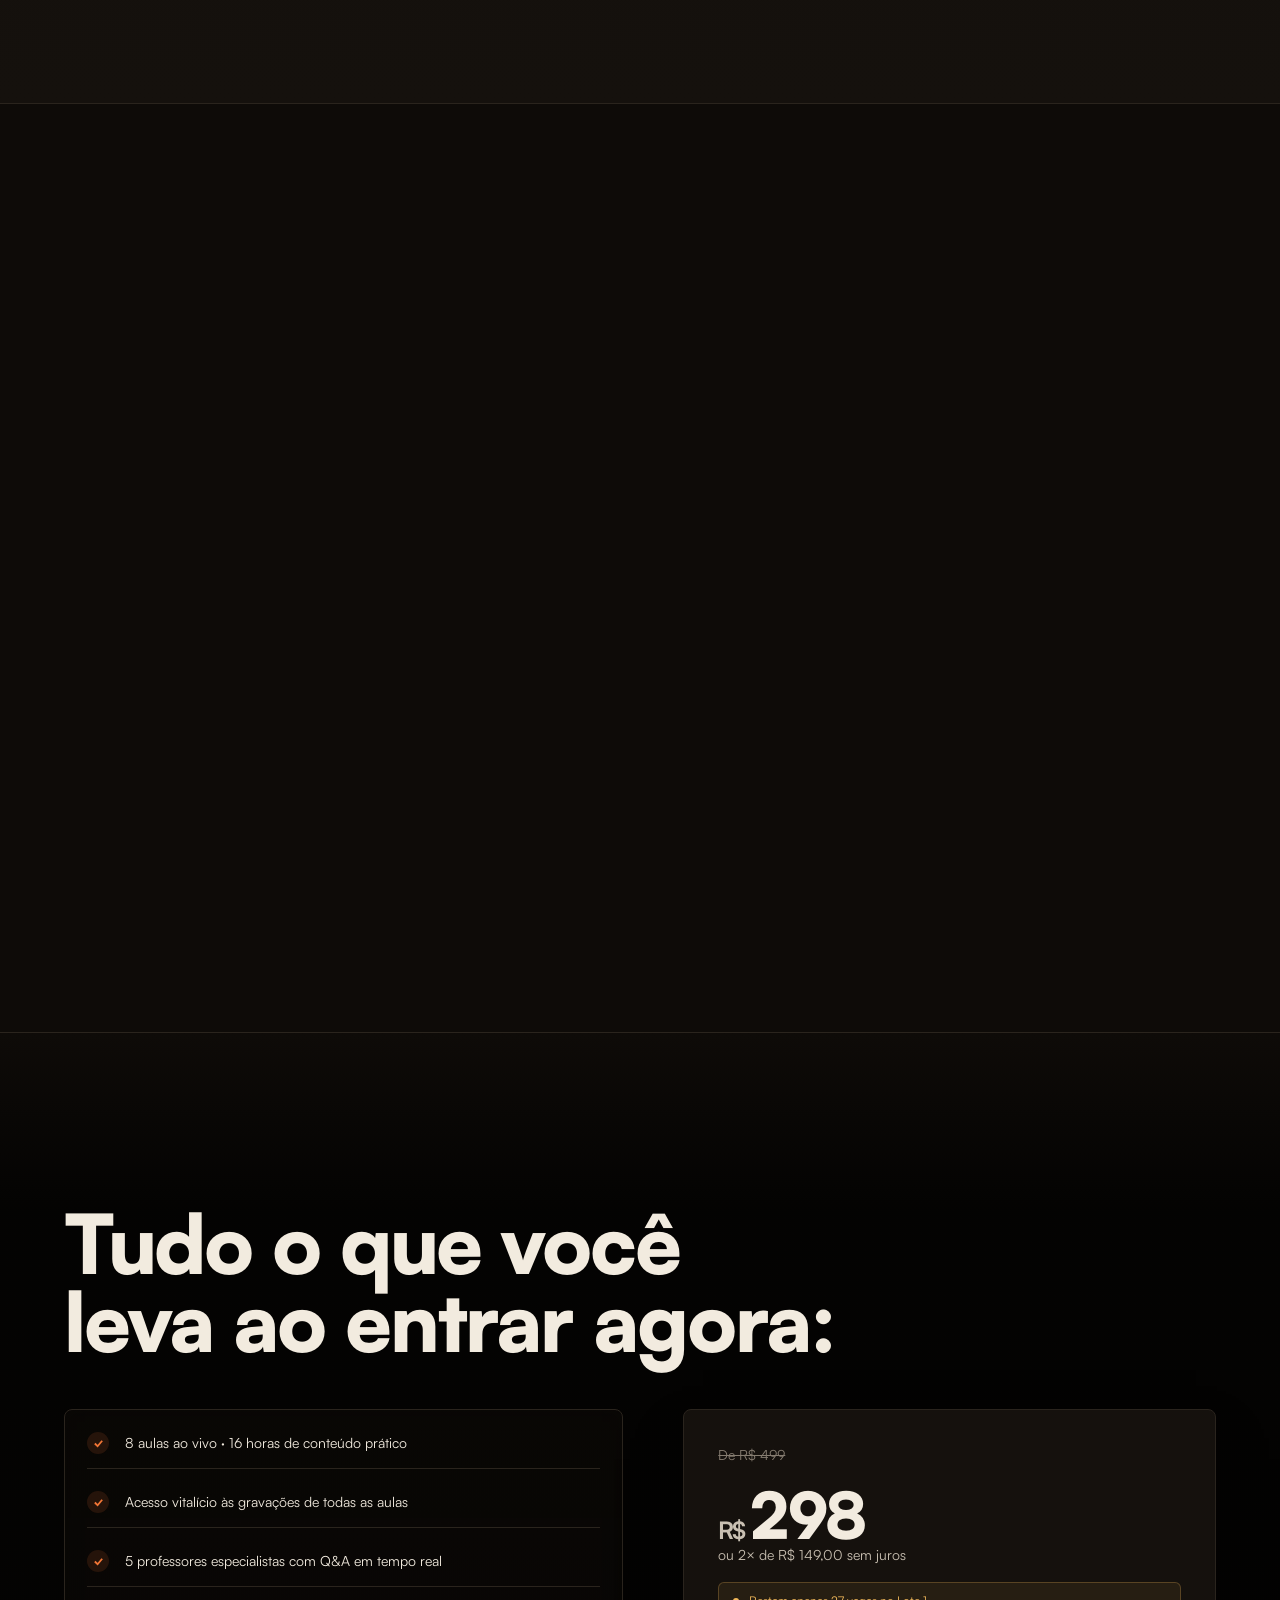
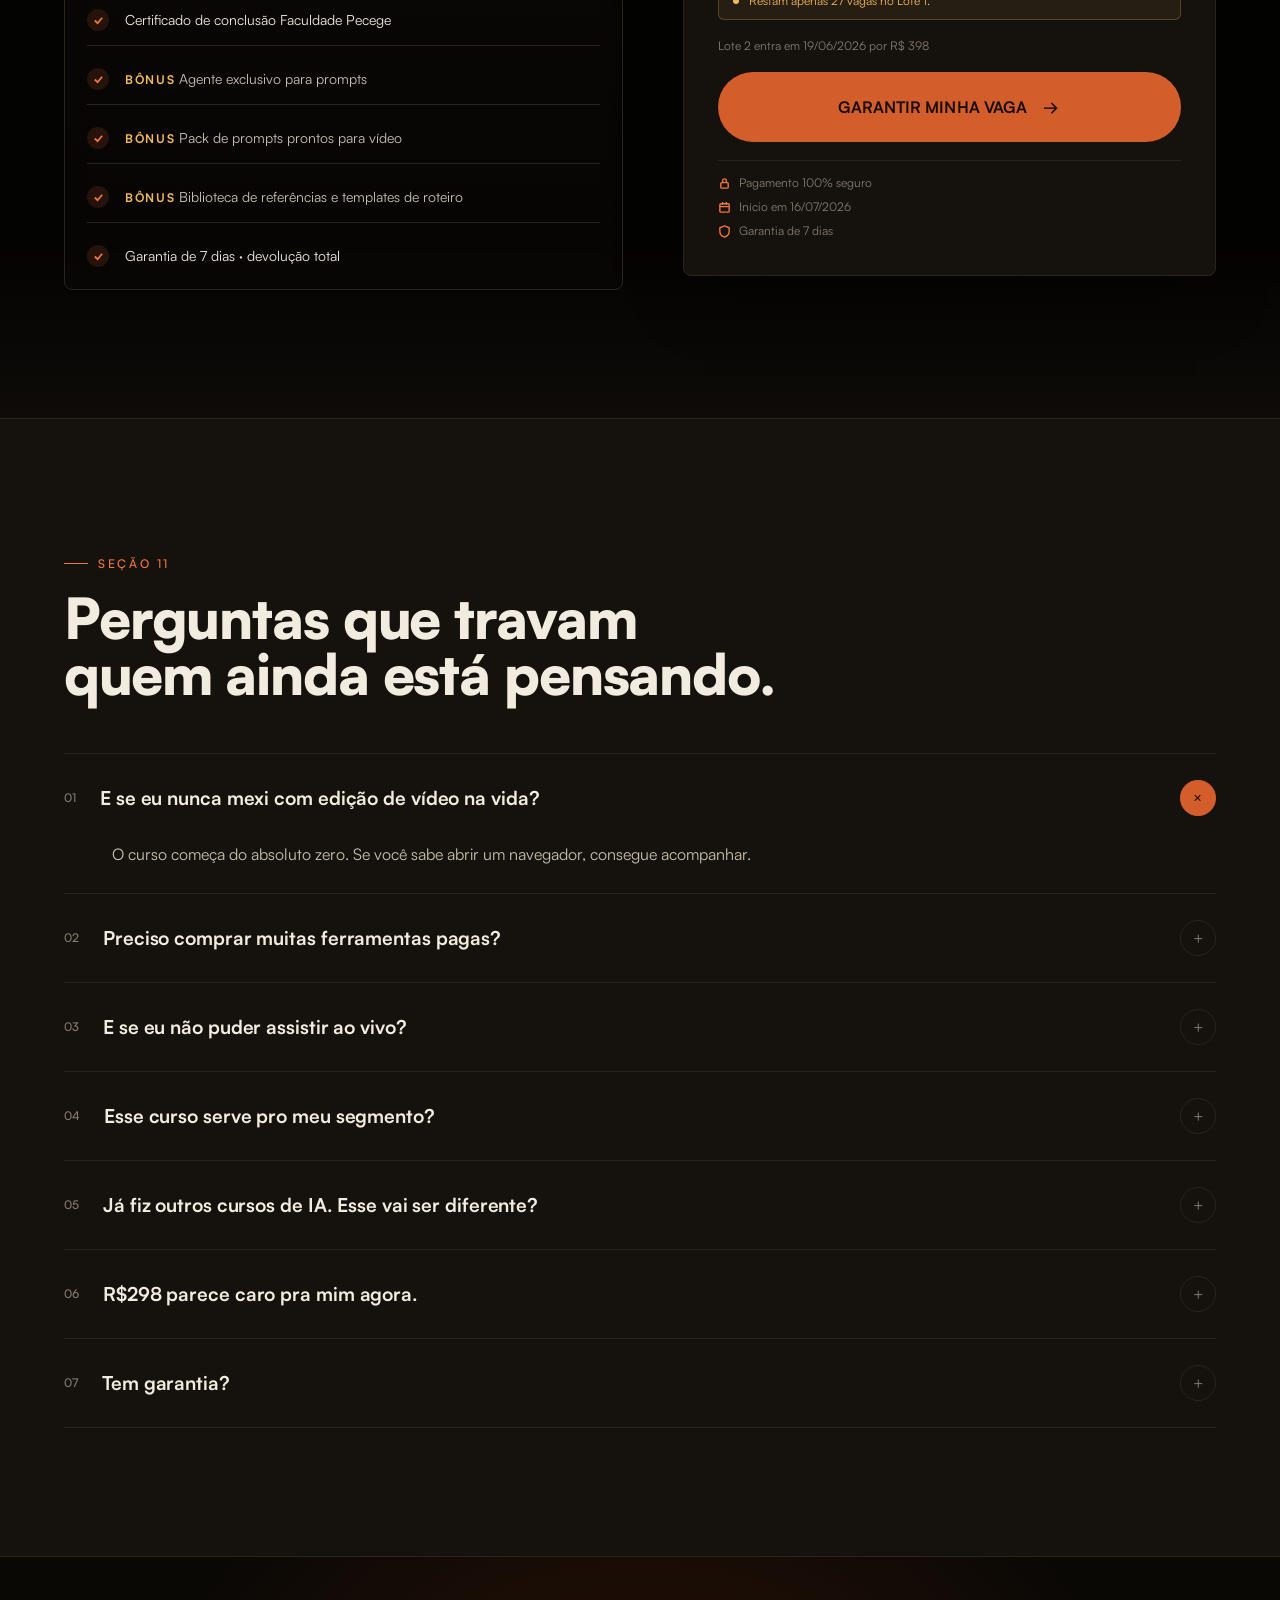
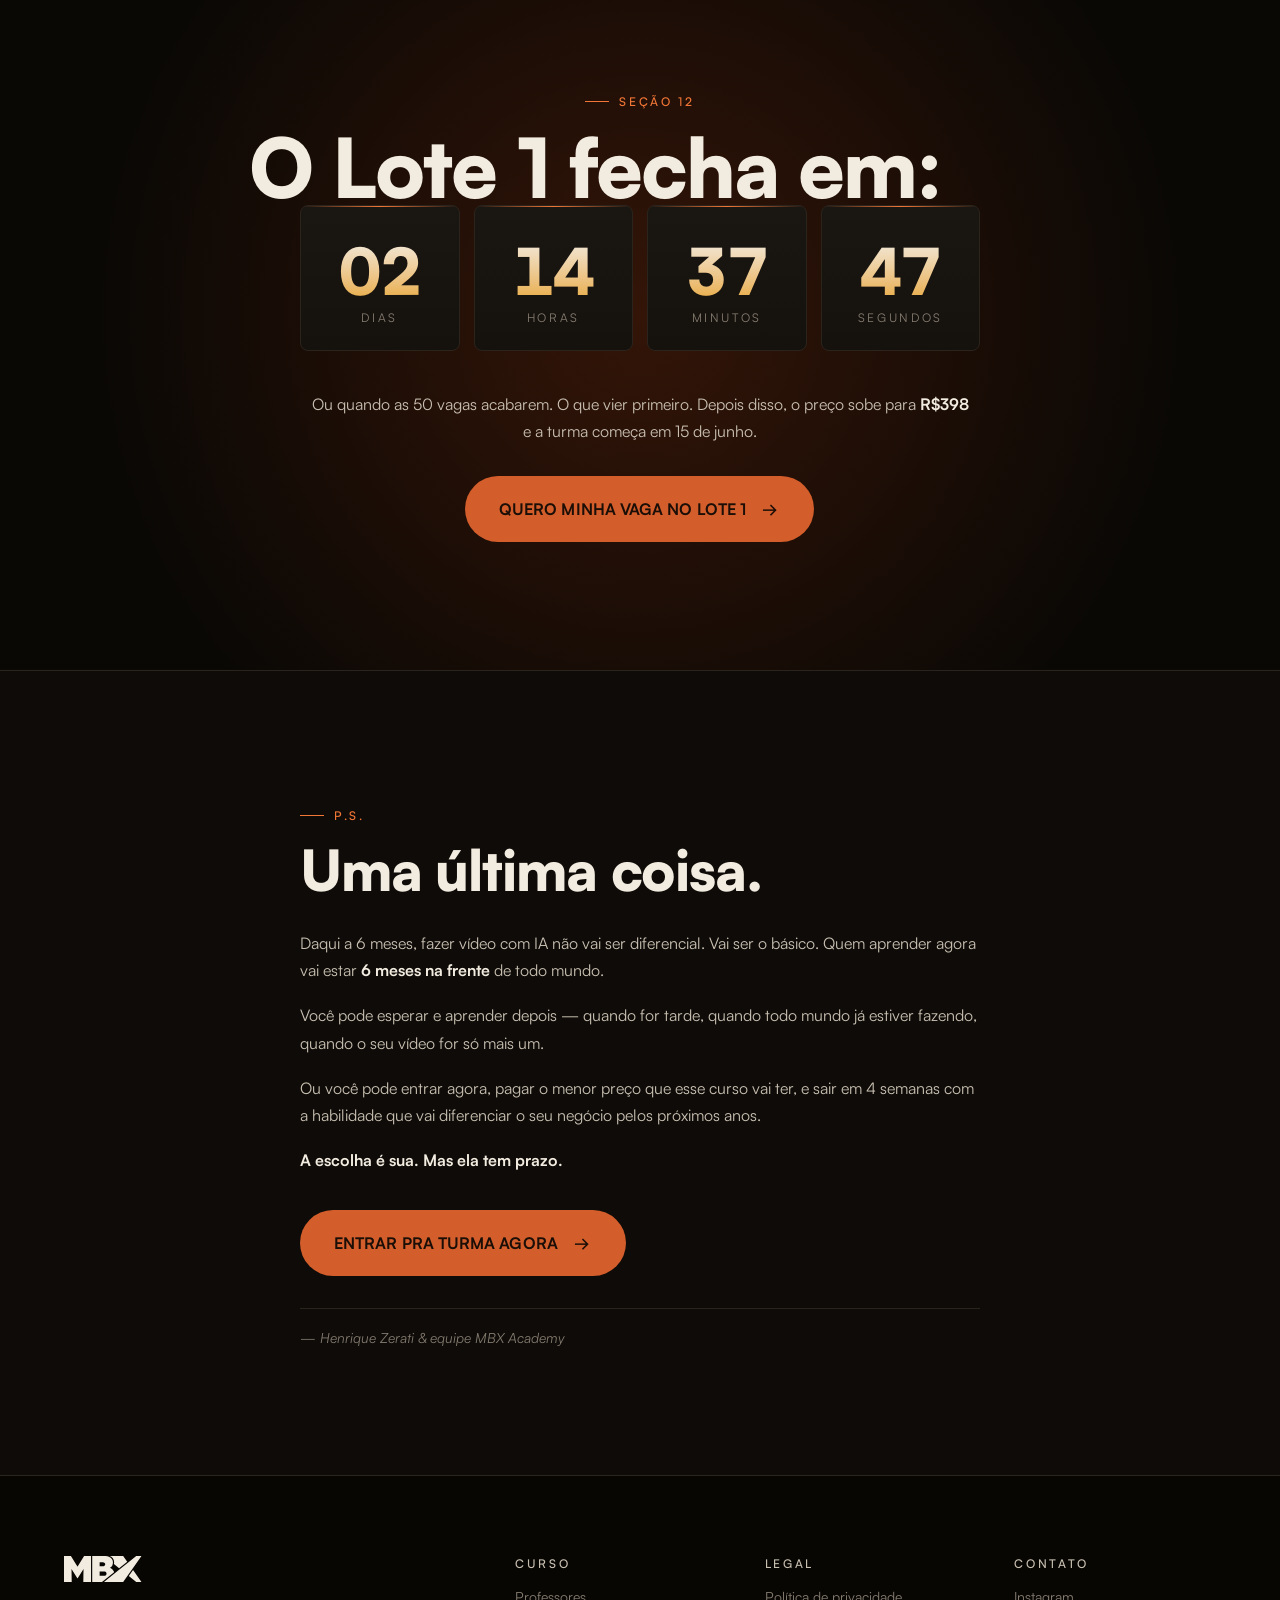
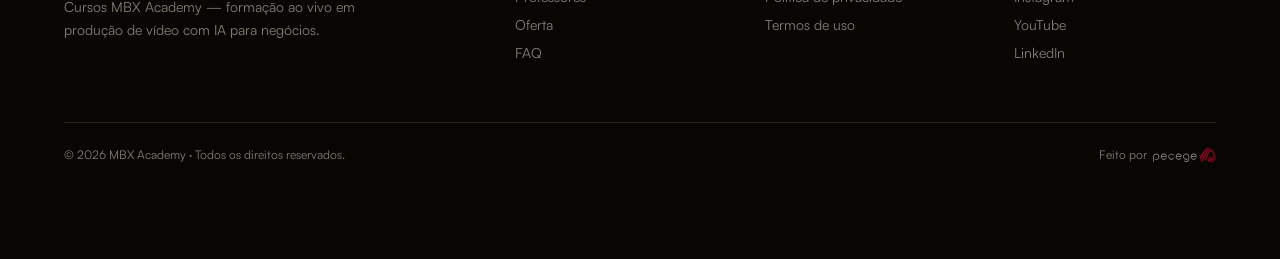
==== commit 458606ae: "troca de videos av1 para h264" ====
--- a/index.html
+++ b/index.html
@@ -27,7 +27,7 @@
   <div class="video-wrap">
     <div class="video-fallback"></div>
     <video autoplay muted loop playsinline>
-      <source src="assets/Videos-AV1/1hero.mp4" type="video/mp4">
+      <source src="assets/Videos-H264/banner-lp_H264.mp4" type="video/mp4">
     </video>
   </div>
   <div class="content">
@@ -106,13 +106,13 @@
       <p class="lead reveal">Cada vídeo abaixo foi feito por <b style="color:var(--ink)">uma pessoa só</b>, em menos de um dia, com as ferramentas que você vai dominar.</p>
     </div>
     <div class="video-grid reveal-stagger">
-      <div class="video-card has-video" style="--h:35"><video src="assets/Videos-AV1/reel-produto1_AV1.mp4" autoplay muted loop playsinline preload="metadata"></video><div class="glow"></div><div class="meta"><div><div style="font-size:16px;color:rgba(242,235,223,.95);text-transform:none;letter-spacing:0;font-weight:700">Skincare</div>9:16 · 10s</div><!-- <div class="play"><svg viewBox="0 0 14 14" fill="currentColor"><path d="M3 1l9 6-9 6z"/></svg></div> --></div></div>
-      <div class="video-card has-video" style="--h:55"><video src="assets/Videos-AV1/brisasuave-lp_AV1.mp4" autoplay muted loop playsinline preload="metadata"></video><div class="glow"></div><div class="meta"><div><div style="font-size:16px;color:rgba(242,235,223,.95);text-transform:none;letter-spacing:0;font-weight:700">Premiação</div>9:16 · 15s</div><!-- <div class="play"><svg viewBox="0 0 14 14" fill="currentColor"><path d="M3 1l9 6-9 6z"/></svg></div> --></div></div>
-      <div class="video-card has-video" style="--h:25"><video src="assets/Videos-AV1/reel-produto3_AV1.mp4" autoplay muted loop playsinline preload="metadata"></video><div class="glow"></div><div class="meta"><div><div style="font-size:16px;color:rgba(242,235,223,.95);text-transform:none;letter-spacing:0;font-weight:700">Moda</div>1:1 · 5s</div><!-- <div class="play"><svg viewBox="0 0 14 14" fill="currentColor"><path d="M3 1l9 6-9 6z"/></svg></div> --></div></div>
-      <div class="video-card has-video" style="--h:65"><video src="assets/Videos-AV1/reel-produto4_AV1.mp4" autoplay muted loop playsinline preload="metadata"></video><div class="glow"></div><div class="meta"><div><div style="font-size:16px;color:rgba(242,235,223,.95);text-transform:none;letter-spacing:0;font-weight:700">Conceitual</div>9:16 · 10s</div><!-- <div class="play"><svg viewBox="0 0 14 14" fill="currentColor"><path d="M3 1l9 6-9 6z"/></svg></div> --></div></div>
-      <div class="video-card has-video" style="--h:45"><video src="assets/Videos-AV1/reel-produto5_AV1.mp4" autoplay muted loop playsinline preload="metadata"></video><div class="glow"></div><div class="meta"><div><div style="font-size:16px;color:rgba(242,235,223,.95);text-transform:none;letter-spacing:0;font-weight:700">Beleza</div>9:16 · 5s</div><!-- <div class="play"><svg viewBox="0 0 14 14" fill="currentColor"><path d="M3 1l9 6-9 6z"/></svg></div> --></div></div>
-      <div class="video-card has-video" style="--h:75"><video src="assets/Videos-AV1/reel-produto6_AV1.mp4" autoplay muted loop playsinline preload="metadata"></video><div class="glow"></div><div class="meta"><div><div style="font-size:16px;color:rgba(242,235,223,.95);text-transform:none;letter-spacing:0;font-weight:700">Lifestyle</div>9:16 · 5s</div><!-- <div class="play"><svg viewBox="0 0 14 14" fill="currentColor"><path d="M3 1l9 6-9 6z"/></svg></div> --></div></div>
-    </div>
+      <div class="video-card has-video" style="--h:35"><video src="assets/Videos-H264/reel-produto1_H264.mp4" autoplay muted loop playsinline preload="metadata"></video><div class="glow"></div><div class="meta"><div><div style="font-size:16px;color:rgba(242,235,223,.95);text-transform:none;letter-spacing:0;font-weight:700">Skincare</div>9:16 · 10s</div><!-- <div class="play"><svg viewBox="0 0 14 14" fill="currentColor"><path d="M3 1l9 6-9 6z"/></svg></div> --></div></div>
+      <div class="video-card has-video" style="--h:55"><video src="assets/Videos-H264/reel-produto2_H264.mp4" autoplay muted loop playsinline preload="metadata"></video><div class="glow"></div><div class="meta"><div><div style="font-size:16px;color:rgba(242,235,223,.95);text-transform:none;letter-spacing:0;font-weight:700">Premiação</div>9:16 · 15s</div><!-- <div class="play"><svg viewBox="0 0 14 14" fill="currentColor"><path d="M3 1l9 6-9 6z"/></svg></div> --></div></div>
+      <div class="video-card has-video" style="--h:25"><video src="assets/Videos-H264/reel-produto3_H264.mp4" autoplay muted loop playsinline preload="metadata"></video><div class="glow"></div><div class="meta"><div><div style="font-size:16px;color:rgba(242,235,223,.95);text-transform:none;letter-spacing:0;font-weight:700">Moda</div>1:1 · 5s</div><!-- <div class="play"><svg viewBox="0 0 14 14" fill="currentColor"><path d="M3 1l9 6-9 6z"/></svg></div> --></div></div>
+      <div class="video-card has-video" style="--h:65"><video src="assets/Videos-H264/reel-produto4_H264.mp4" autoplay muted loop playsinline preload="metadata"></video><div class="glow"></div><div class="meta"><div><div style="font-size:16px;color:rgba(242,235,223,.95);text-transform:none;letter-spacing:0;font-weight:700">Conceitual</div>9:16 · 10s</div><!-- <div class="play"><svg viewBox="0 0 14 14" fill="currentColor"><path d="M3 1l9 6-9 6z"/></svg></div> --></div></div>
+      <div class="video-card has-video" style="--h:45"><video src="assets/Videos-H264/reel-produto5_H264.mp4" autoplay muted loop playsinline preload="metadata"></video><div class="glow"></div><div class="meta"><div><div style="font-size:16px;color:rgba(242,235,223,.95);text-transform:none;letter-spacing:0;font-weight:700">Beleza</div>9:16 · 5s</div><!-- <div class="play"><svg viewBox="0 0 14 14" fill="currentColor"><path d="M3 1l9 6-9 6z"/></svg></div> --></div></div>
+      <div class="video-card has-video" style="--h:75"><video src="assets/Videos-H264/reel-produto6_H264.mp4" autoplay muted loop playsinline preload="metadata"></video><div class="glow"></div><div class="meta"><div><div style="font-size:16px;color:rgba(242,235,223,.95);text-transform:none;letter-spacing:0;font-weight:700">Lifestyle</div>9:16 · 5s</div><!-- <div class="play"><svg viewBox="0 0 14 14" fill="currentColor"><path d="M3 1l9 6-9 6z"/></svg></ div> --></ div></ div>
+    </ div>
     <p class="futuro-foot reveal">Não é mágica.<em>É método.</em></p>
   </div>
 </section>
@@ -136,9 +136,9 @@
 <!-- ============ S5 · PERFIS ============ -->
 <section class="section s-perfis" data-screen-label="05 Perfis">
   <div class="perfis-bg">
-    <video class="perfis-video is-on" data-key="empreendedor" src="assets/Videos-AV1/perfis-empreendedor_AV1.mp4" autoplay muted loop playsinline preload="metadata"></video>
-    <video class="perfis-video" data-key="marketing" src="assets/Videos-AV1/perfis-marketing_AV1.mp4" muted loop playsinline preload="metadata"></video>
-    <video class="perfis-video" data-key="designer" src="assets/Videos-AV1/perfis-designer_AV1.mp4" muted loop playsinline preload="metadata"></video>
+    <video class="perfis-video is-on" data-key="empreendedor" src="assets/Videos-H264/perfis-empreendedor_H264.mp4" autoplay muted loop playsinline preload="metadata"></video>
+    <video class="perfis-video" data-key="marketing" src="assets/Videos-H264/perfis-marketing_H264.mp4" muted loop playsinline preload="metadata"></video>
+    <video class="perfis-video" data-key="designer" src="assets/Videos-H264/perfis-designer_H264.mp4" muted loop playsinline preload="metadata"></video>
     <div class="perfis-fade"></div>
     <div class="perfis-scrim"></div>
   </div>
@@ -196,7 +196,7 @@
         <div class="body-col"><h4><span class="num-inline">05</span>Prompting, direção e controle visual de cena</h4><p>Estruturação de prompts para controle visual em vídeos IA, com foco em estilo, iluminação e continuidade entre cenas.</p><span class="prof">Henrique Zerati</span></div>
         <span class="toggle">+</span></div>
       <div class="aula reveal" tabindex="0" role="button"><span class="date">20.08.26</span>
-        <div class="body-col"><h4><span class="num-inline">06</span>Produção escalável com IA e Workflow profissional</h4><p>Organização de fluxos de produção escaláveis com IA, utilizando diferentes ferramentas para otimização de tempo e campanhas.</p><span class="prof">Henrique Zerati</span></div>
+        <div class="body-col"><h4><span class="num-inline">06</span>Produção escalável com IA e Workflow profissional</h4><p>Organização de fluxos de produção escaláveis com IA, utilizando diferentes ferramentas open-source e closed-source para otimização de tempo e campanhas.</p><span class="prof">Henrique Zerati</span></div>
         <span class="toggle">+</span></div>
       <div class="aula reveal" tabindex="0" role="button"><span class="date">27.08.26</span>
         <div class="body-col"><h4><span class="num-inline">07</span>Edição, som e finalização</h4><p>Finalização de vídeos com som, voz e edição, visando profissionalismo e impacto no conteúdo.</p><span class="prof">Thales Medeiros</span></div>
@@ -215,19 +215,19 @@
     <span class="eyebrow reveal">Seção 07</span>
     <h2 class="h-1 reveal" style="margin:18px 0 0;max-width:18ch">Cinco especialistas. Cada um no que faz de melhor.</h2>
     <div class="profs reveal-stagger">
-      <div class="prof-card"><div class="photo has-video" style="--ph:30"><video class="prof-video" autoplay muted loop playsinline preload="auto"><source src="assets/Videos-AV1/palestrantes_zerati-lp_AV1.mp4" type="video/mp4"/></video></div>
+      <div class="prof-card"><div class="photo has-video" style="--ph:30"><video class="prof-video" autoplay muted loop playsinline preload="auto"><source src="assets/Videos-H264/palestrantes_zerati-lp_v2_H264.mp4" type="video/mp4"/></video></div>
         <div class="info"><div class="pname">Henrique Zerati</div><div class="pbio">Coordenador de pós-produção e especialista em workflows com IA para produção audiovisual.</div><div class="pnum">+10 anos em pós-produção</div></div>
       </div>
-      <div class="prof-card"><div class="photo has-video" style="--ph:60"><video class="prof-video" autoplay muted loop playsinline preload="auto"><source src="assets/Videos-AV1/palestrantes_jose-lp_AV1.mp4" type="video/mp4"/></video></div>
+      <div class="prof-card"><div class="photo has-video" style="--ph:60"><video class="prof-video" autoplay muted loop playsinline preload="auto"><source src="assets/Videos-H264/palestrantes_jose-lp_H264.mp4" type="video/mp4"/></video></div>
         <div class="info"><div class="pname">José Forcineti</div><div class="pbio">Designer e Diretor de Arte (7+ anos). Especialista em unir criatividade e IA generativa com propósito.</div><div class="pnum">+5.000 Imagens geradas e curadas por meios de IA</div></div>
       </div>
-      <div class="prof-card"><div class="photo has-video" style="--ph:60"><video class="prof-video" autoplay muted loop playsinline preload="auto"><source src="assets/Videos-AV1/palestrantes_wes-lp_AV1.mp4" type="video/mp4"/></video></div>
+      <div class="prof-card"><div class="photo has-video" style="--ph:60"><video class="prof-video" autoplay muted loop playsinline preload="auto"><source src="assets/Videos-H264/palestrantes_wes-lp_H264.mp4" type="video/mp4"/></video></div>
         <div class="info"><div class="pname">Wesllei Souza</div><div class="pbio">Diretor Criativo e de Arte. Especialista em geração de imagens para negócios.</div><div class="pnum">+100 projetos completos usando IA</div></div>
       </div>
-      <div class="prof-card"><div class="photo has-video" style="--ph:90"><video class="prof-video" autoplay muted loop playsinline preload="auto"><source src="assets/Videos-AV1/palestrantes_felipe-lp_AV1.mp4" type="video/mp4"/></video></div>
+      <div class="prof-card"><div class="photo has-video" style="--ph:90"><video class="prof-video" autoplay muted loop playsinline preload="auto"><source src="assets/Videos-H264/palestrantes_felipe-lp_v2_H264.mp4" type="video/mp4"/></video></div>
         <div class="info"><div class="pname">Felipe Amaral</div><div class="pbio">Roteirista e estrategista com 10+ anos, focado em conteúdo com IA, engajamento e resultados.</div><div class="pnum">Realizou projetos audiovisuais para mais de 20 marcas</div></div>
       </div>
-      <div class="prof-card"><div class="photo has-video" style="--ph:20"><video class="prof-video" autoplay muted loop playsinline preload="auto"><source src="assets/Videos-AV1/palestrantes_thales-lp_AV1.mp4" type="video/mp4"/></video></div>
+      <div class="prof-card"><div class="photo has-video" style="--ph:20"><video class="prof-video" autoplay muted loop playsinline preload="auto"><source src="assets/Videos-H264/palestrantes_thales-lp_v2_H264.mp4" type="video/mp4"/></video></div>
         <div class="info"><div class="pname">Thales Medeiros</div><div class="pbio">Editor e roteirista com 10+ anos, focado em vídeos estratégicos com narrativa e resultado.</div><div class="pnum">+150 projetos entregues desde 2024</div></div>
       </div>
     </div>
@@ -246,9 +246,9 @@
       <p class="lead reveal">Arrasta o slider e vê a transformação que você vai aprender a fazer.</p>
     </div>
     <div class="compare reveal" data-pair="1" tabindex="0" aria-label="Slider de comparação antes e depois — use as setas do teclado">
-      <div class="side before" style="background-image:url('assets/Videos-AV1/trofeu-elg-169.png')"></div>
+      <div class="side before" style="background-image:url('assets/Videos-H264/trofeu-elg-169.png')"></div>
       <div class="side after">
-        <video src="assets/Videos-AV1/trofeu-elg_AV1.mp4" autoplay muted loop playsinline preload="auto"></video>
+        <video src="assets/Videos-H264/trofeu-elg_H264.mp4" autoplay muted loop playsinline preload="auto"></video>
       </div>
       <span class="label l-before">Antes · imagem</span>
       <span class="label l-after">Depois · vídeo</span>
@@ -258,16 +258,16 @@
       </div>
     </div>
     <div class="pair-thumbs reveal-stagger">
-      <div class="pair-thumb active" tabindex="0" data-img="assets/Videos-AV1/trofeu-elg-169.png" data-video="assets/Videos-AV1/trofeu-elg_AV1.mp4">
-        <img class="thumb-preview" src="assets/Videos-AV1/trofeu-elg-169.png" alt="">
+      <div class="pair-thumb active" tabindex="0" data-img="assets/Videos-H264/trofeu-elg-169.png" data-video="assets/Videos-H264/trofeu-elg_H264.mp4">
+        <img class="thumb-preview" src="assets/Videos-H264/trofeu-elg-169.png" alt="">
         <span class="lbl">Par 01 · Troféu</span>
       </div>
-      <div class="pair-thumb" tabindex="0" data-img="assets/Videos-AV1/Drift_Take_01.jpeg" data-video="assets/Videos-AV1/Drift_Take_01_Video_01_AV1.mp4">
-        <img class="thumb-preview" src="assets/Videos-AV1/Drift_Take_01.jpeg" alt="">
+      <div class="pair-thumb" tabindex="0" data-img="assets/Videos-H264/Drift_Take_01.jpeg" data-video="assets/Videos-H264/Drift_Take_01_Video_01_H264.mp4">
+        <img class="thumb-preview" src="assets/Videos-H264/Drift_Take_01.jpeg" alt="">
         <span class="lbl">Par 02 · Drift</span>
       </div>
-      <div class="pair-thumb" tabindex="0" data-img="assets/Videos-AV1/Persona_Take_01.jpeg" data-video="assets/Videos-AV1/Persona_Take_01_Video_01_AV1.mp4">
-        <img class="thumb-preview" src="assets/Videos-AV1/Persona_Take_01.jpeg" alt="">
+      <div class="pair-thumb" tabindex="0" data-img="assets/Videos-H264/Persona_Take_01.jpeg" data-video="assets/Videos-H264/Persona_Take_01_Video_01_H264.mp4">
+        <img class="thumb-preview" src="assets/Videos-H264/Persona_Take_01.jpeg" alt="">
         <span class="lbl">Par 03 · Persona</span>
       </div>
     </div>
@@ -346,7 +346,7 @@
 <section class="section s-oferta" id="oferta" data-screen-label="10 Oferta">
   <div class="oferta-bg" aria-hidden="true">
     <video class="oferta-video" autoplay muted loop playsinline preload="auto" poster="">
-      <source src="assets/Videos-AV1/girl_AV1.mp4" type="video/mp4" />
+      <source src="assets/Videos-H264/girl_H264.mp4" type="video/mp4" />
     </video>
   </div>
   <div class="container">
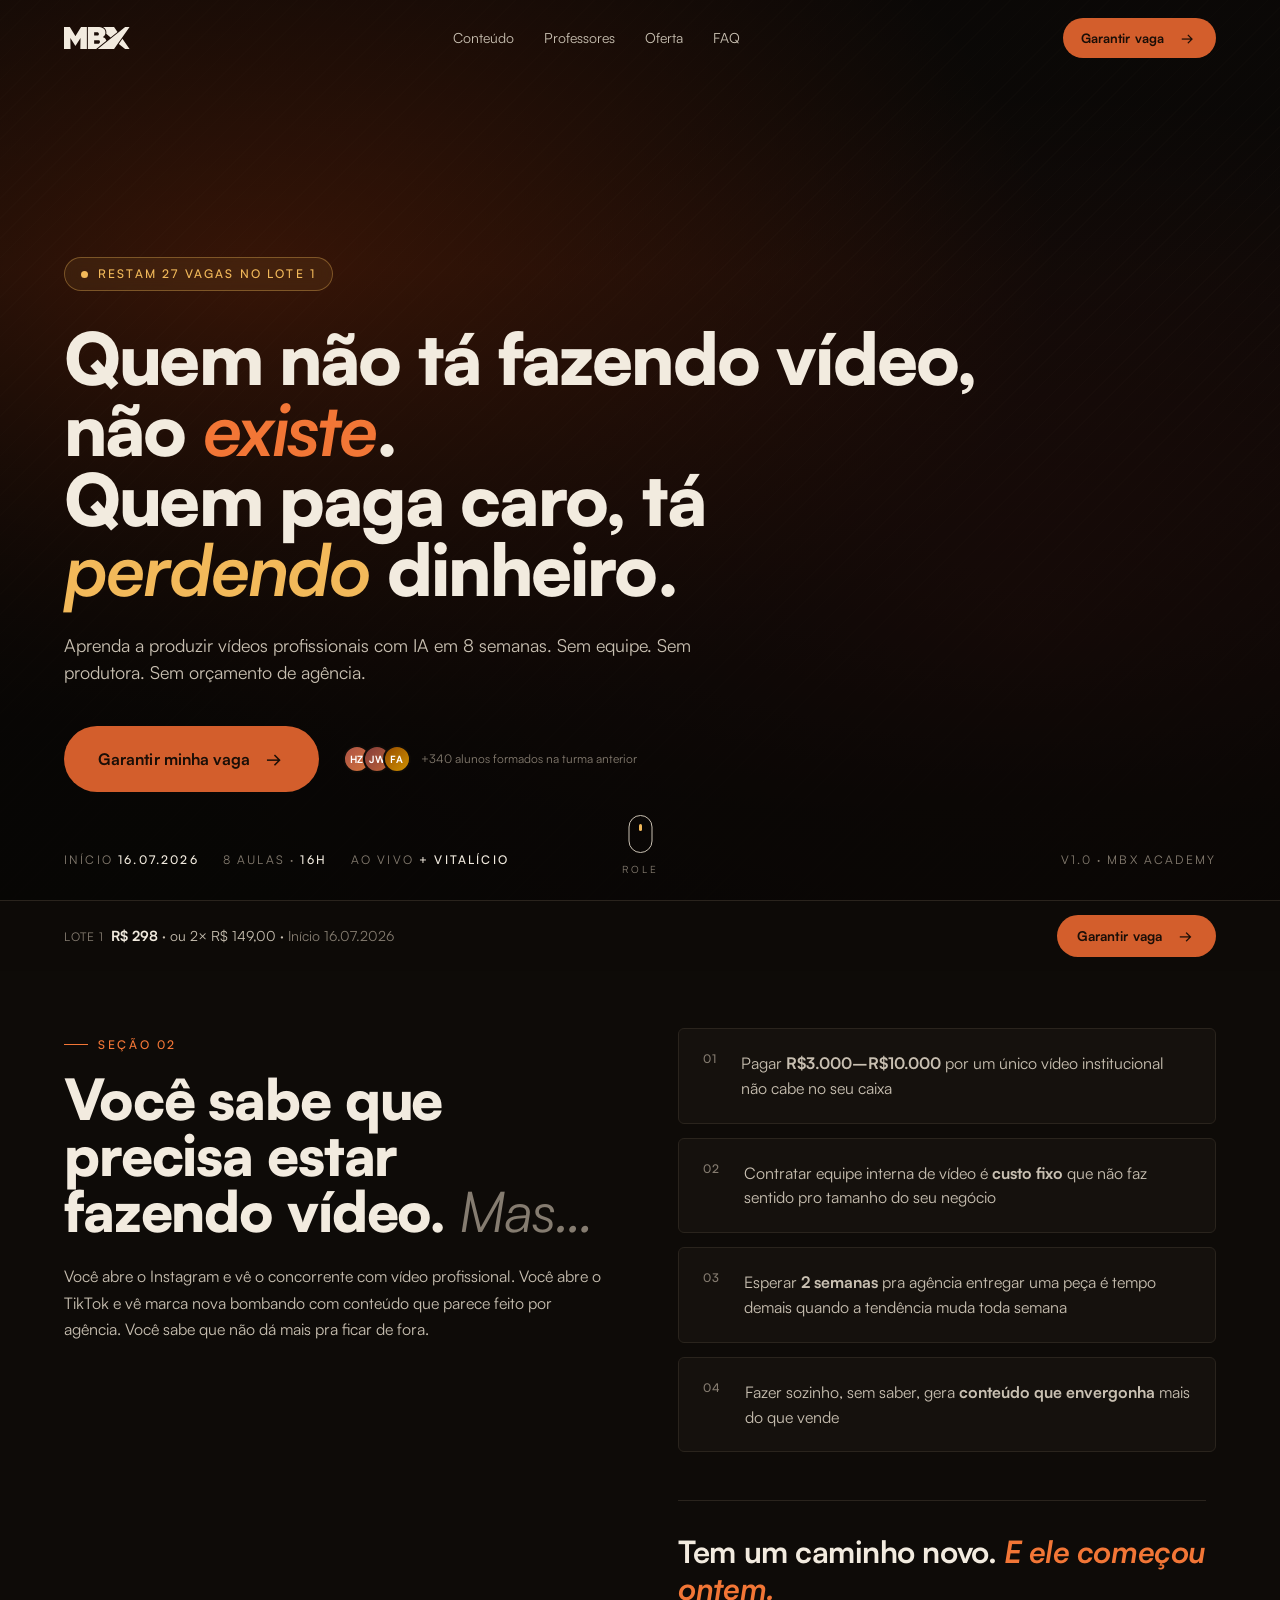
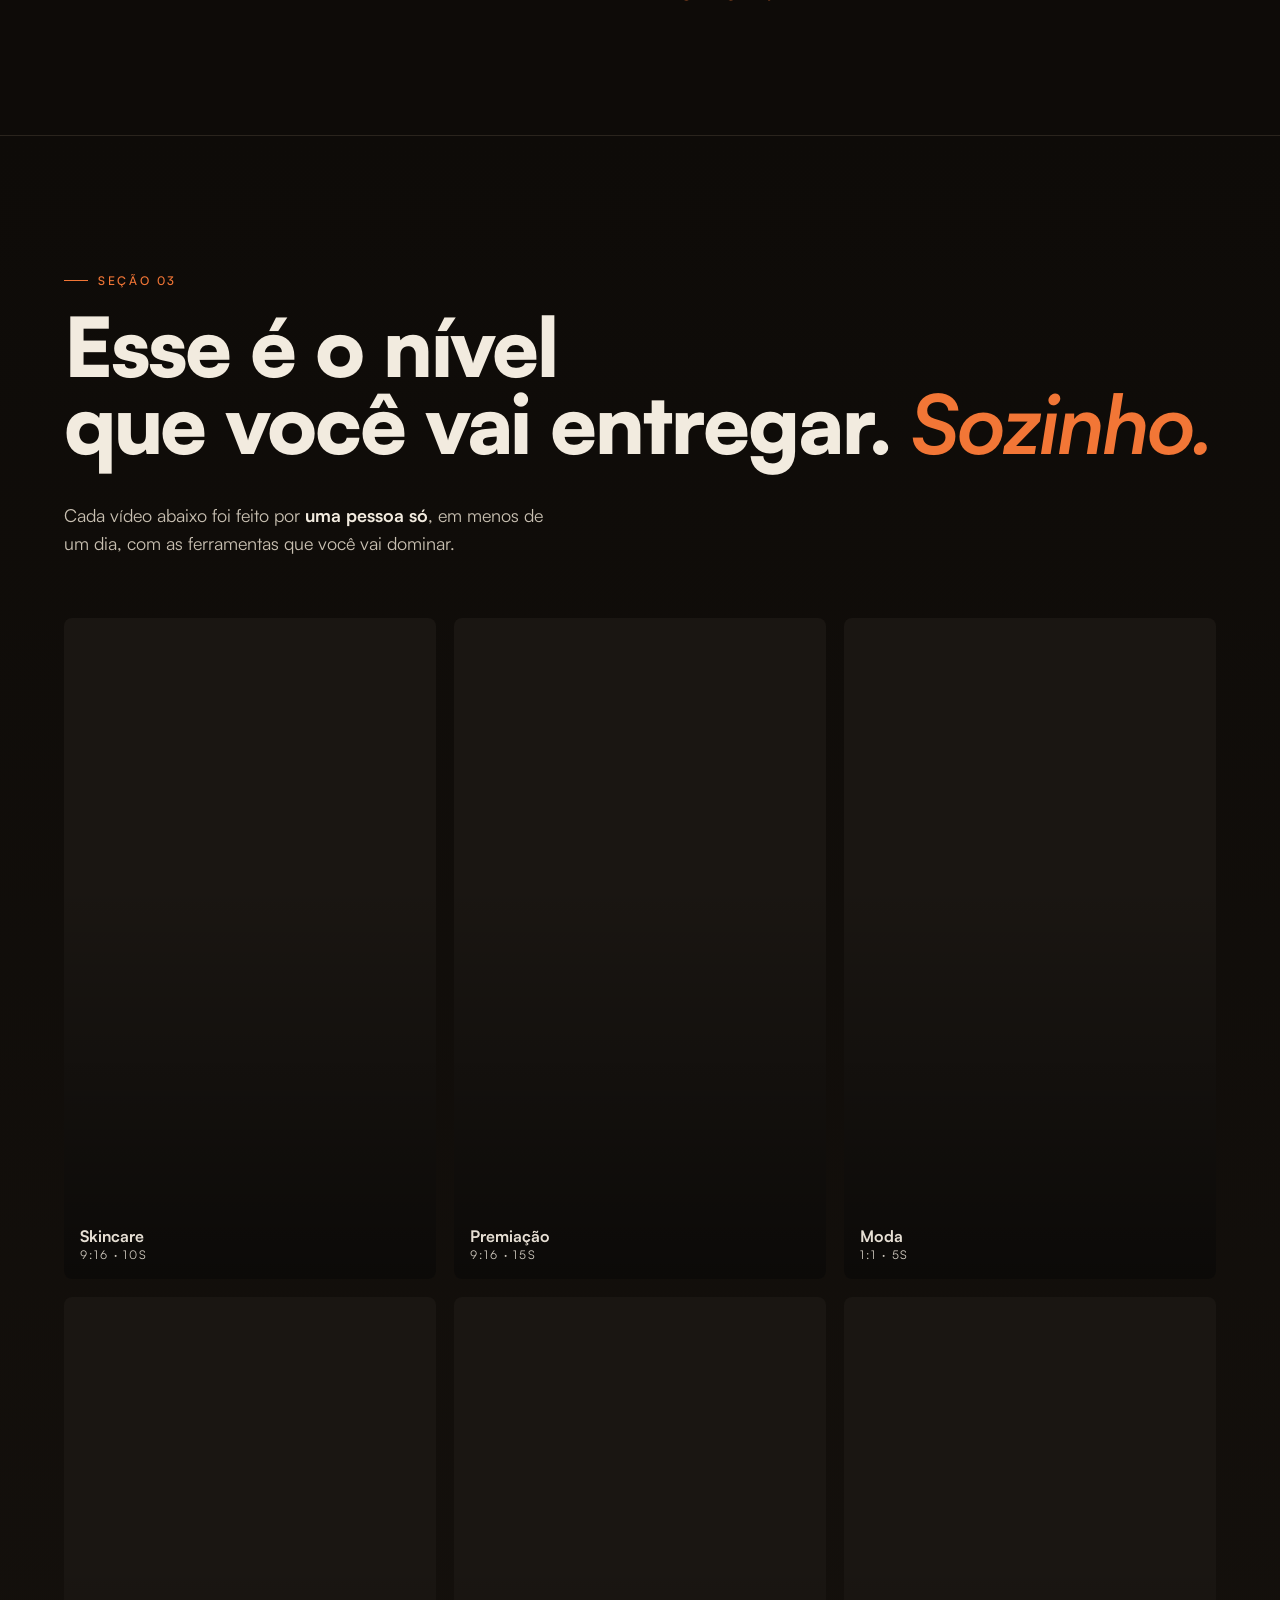
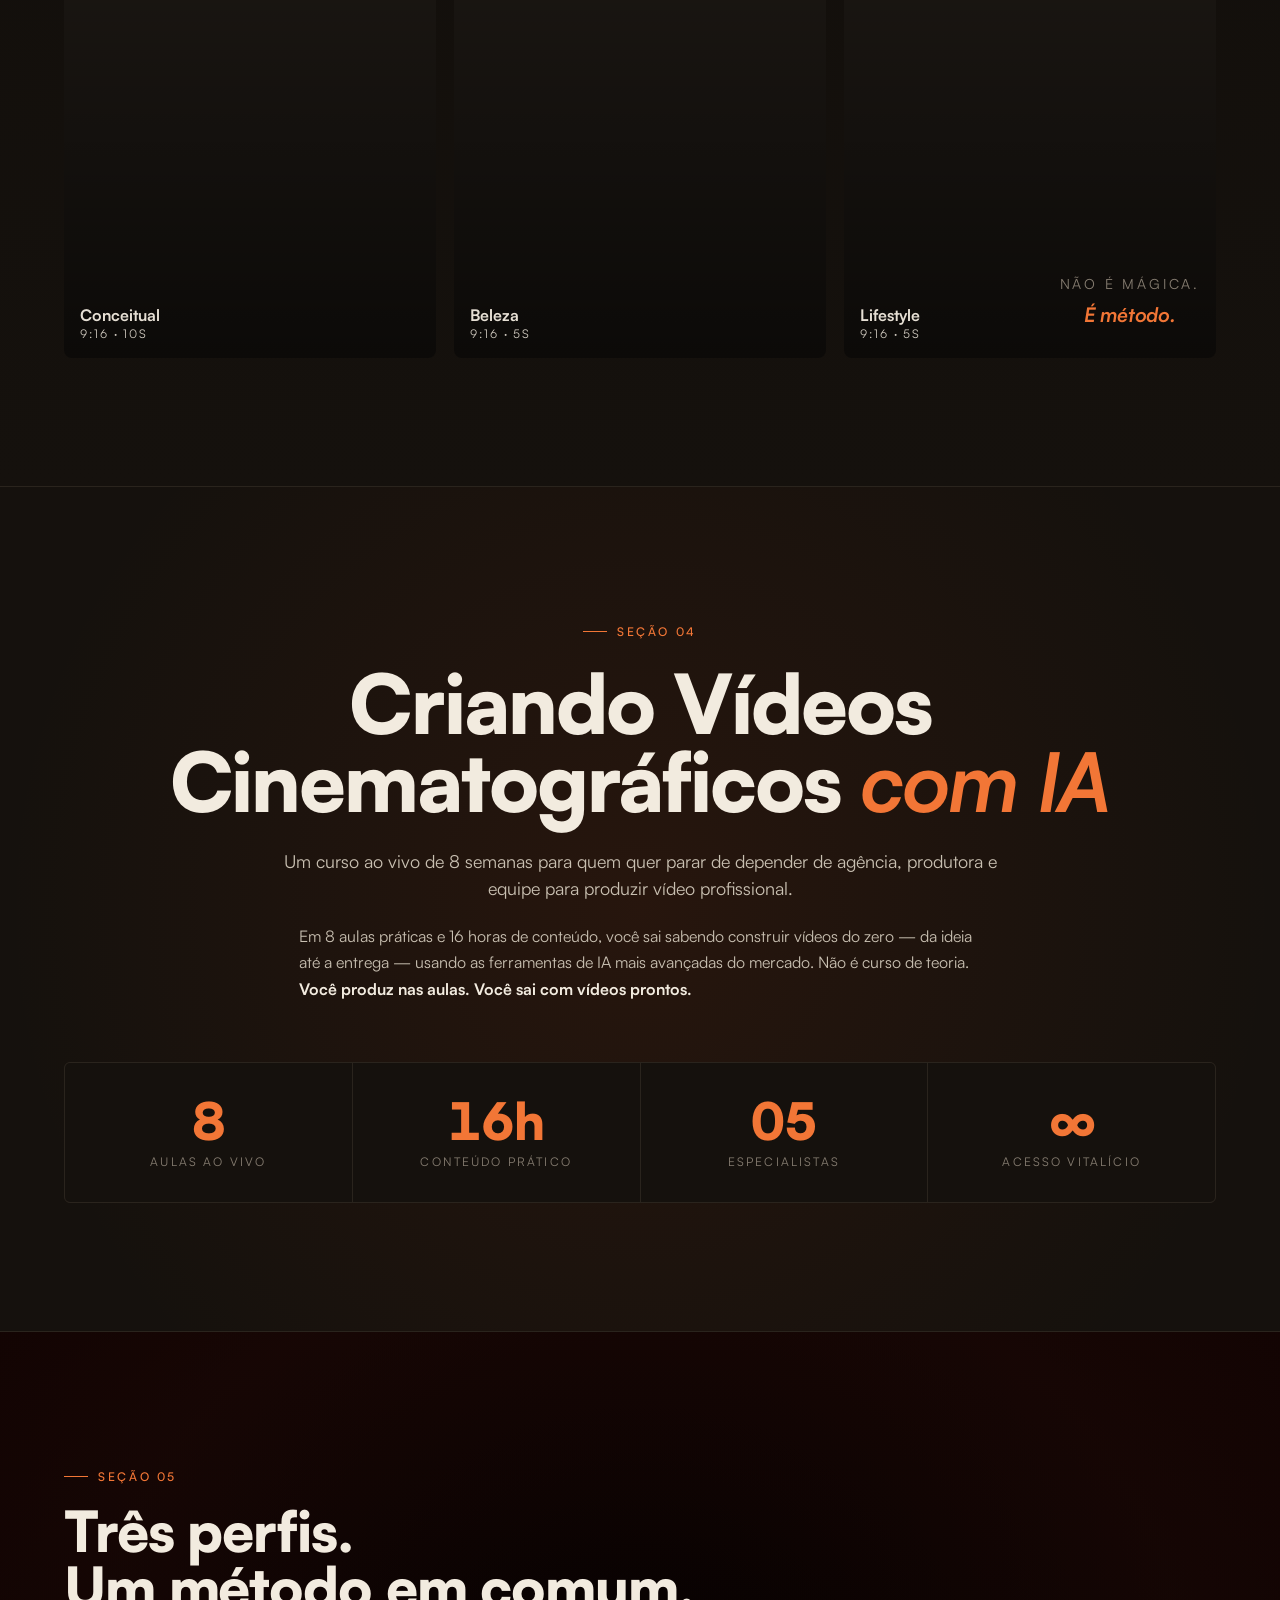
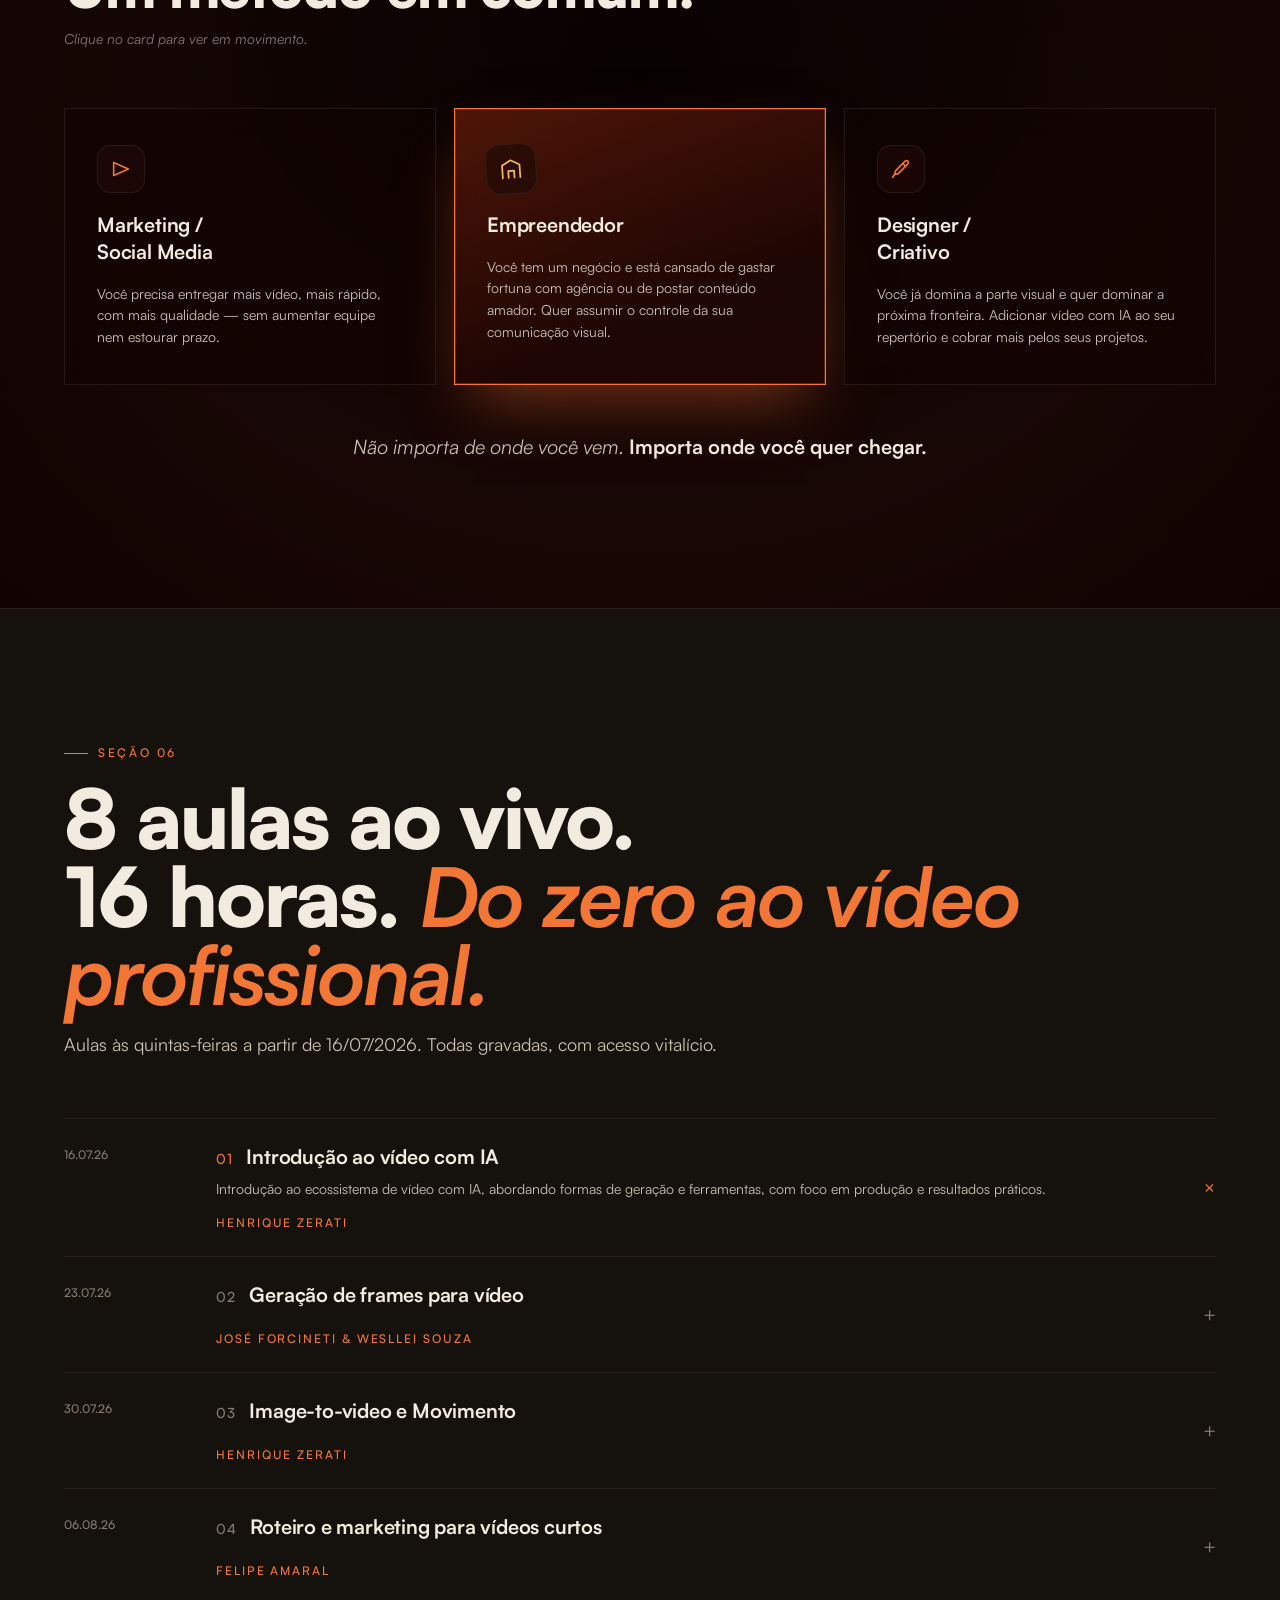
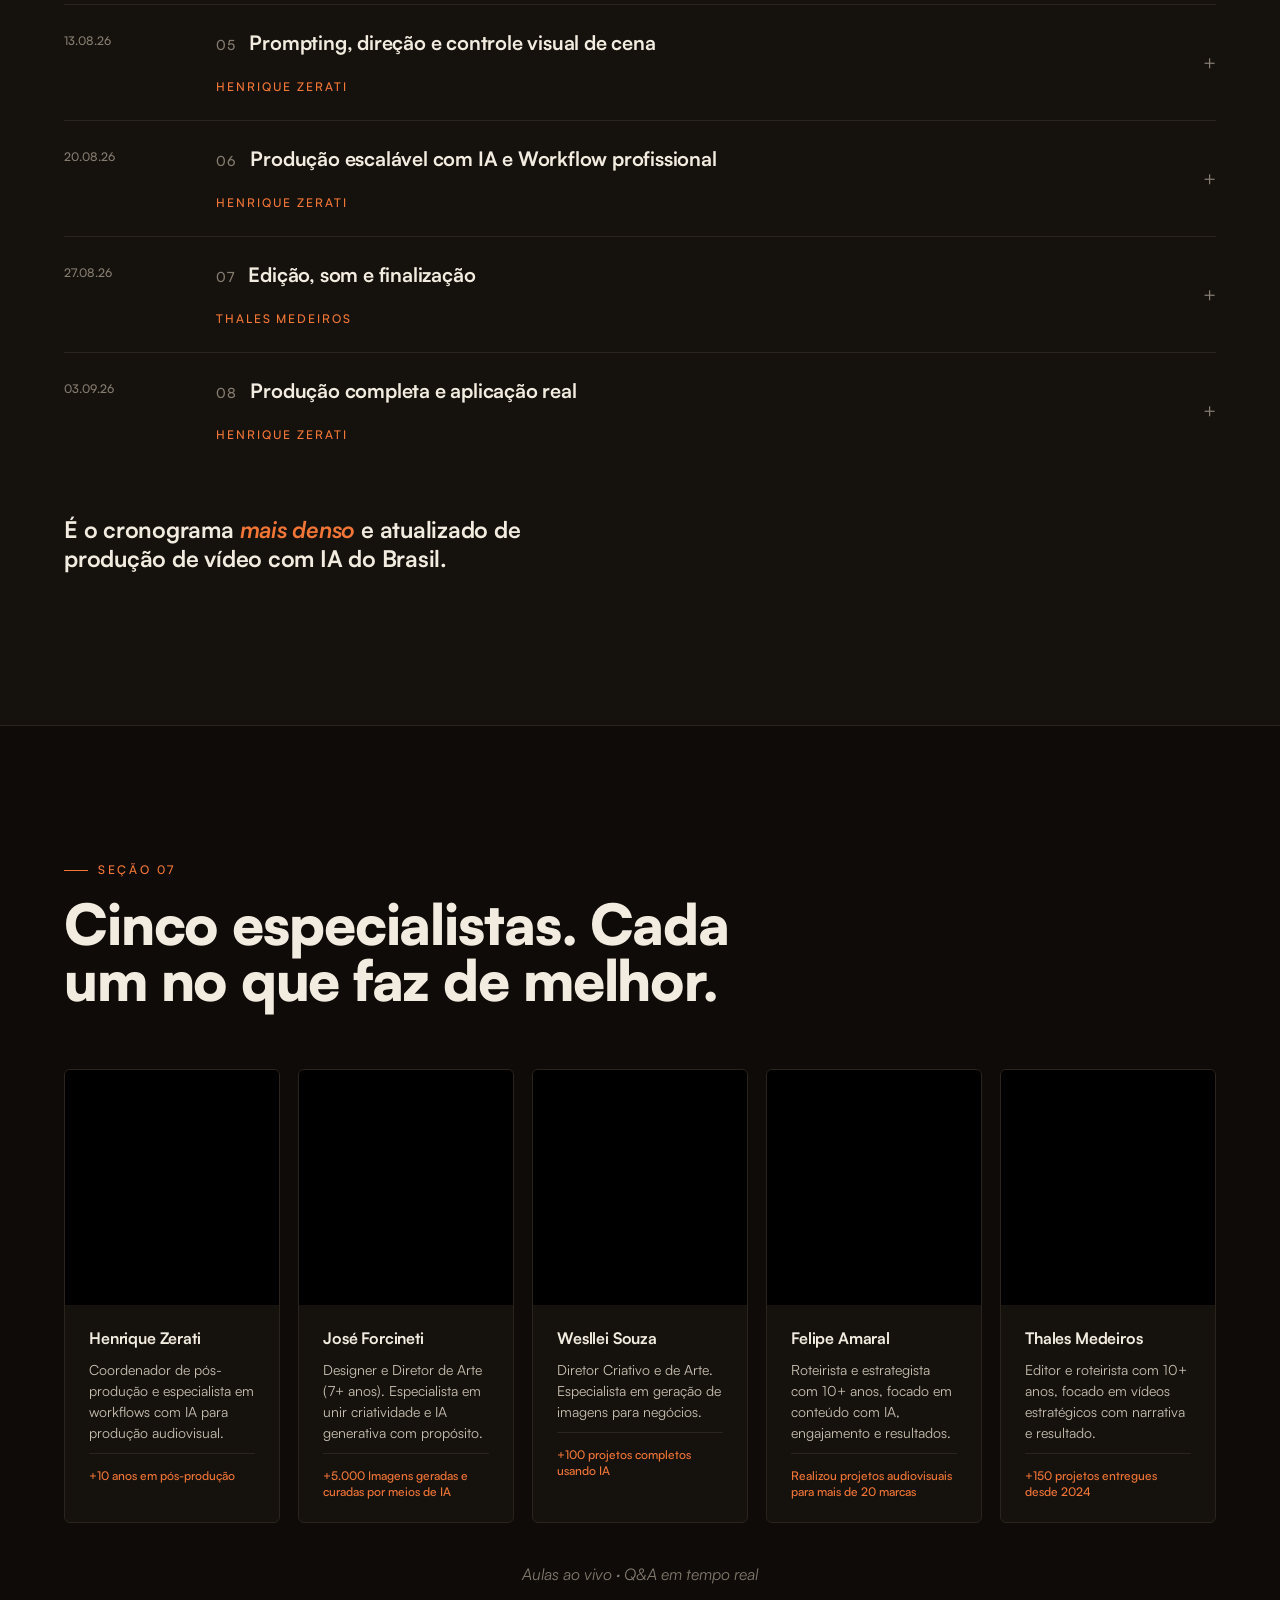
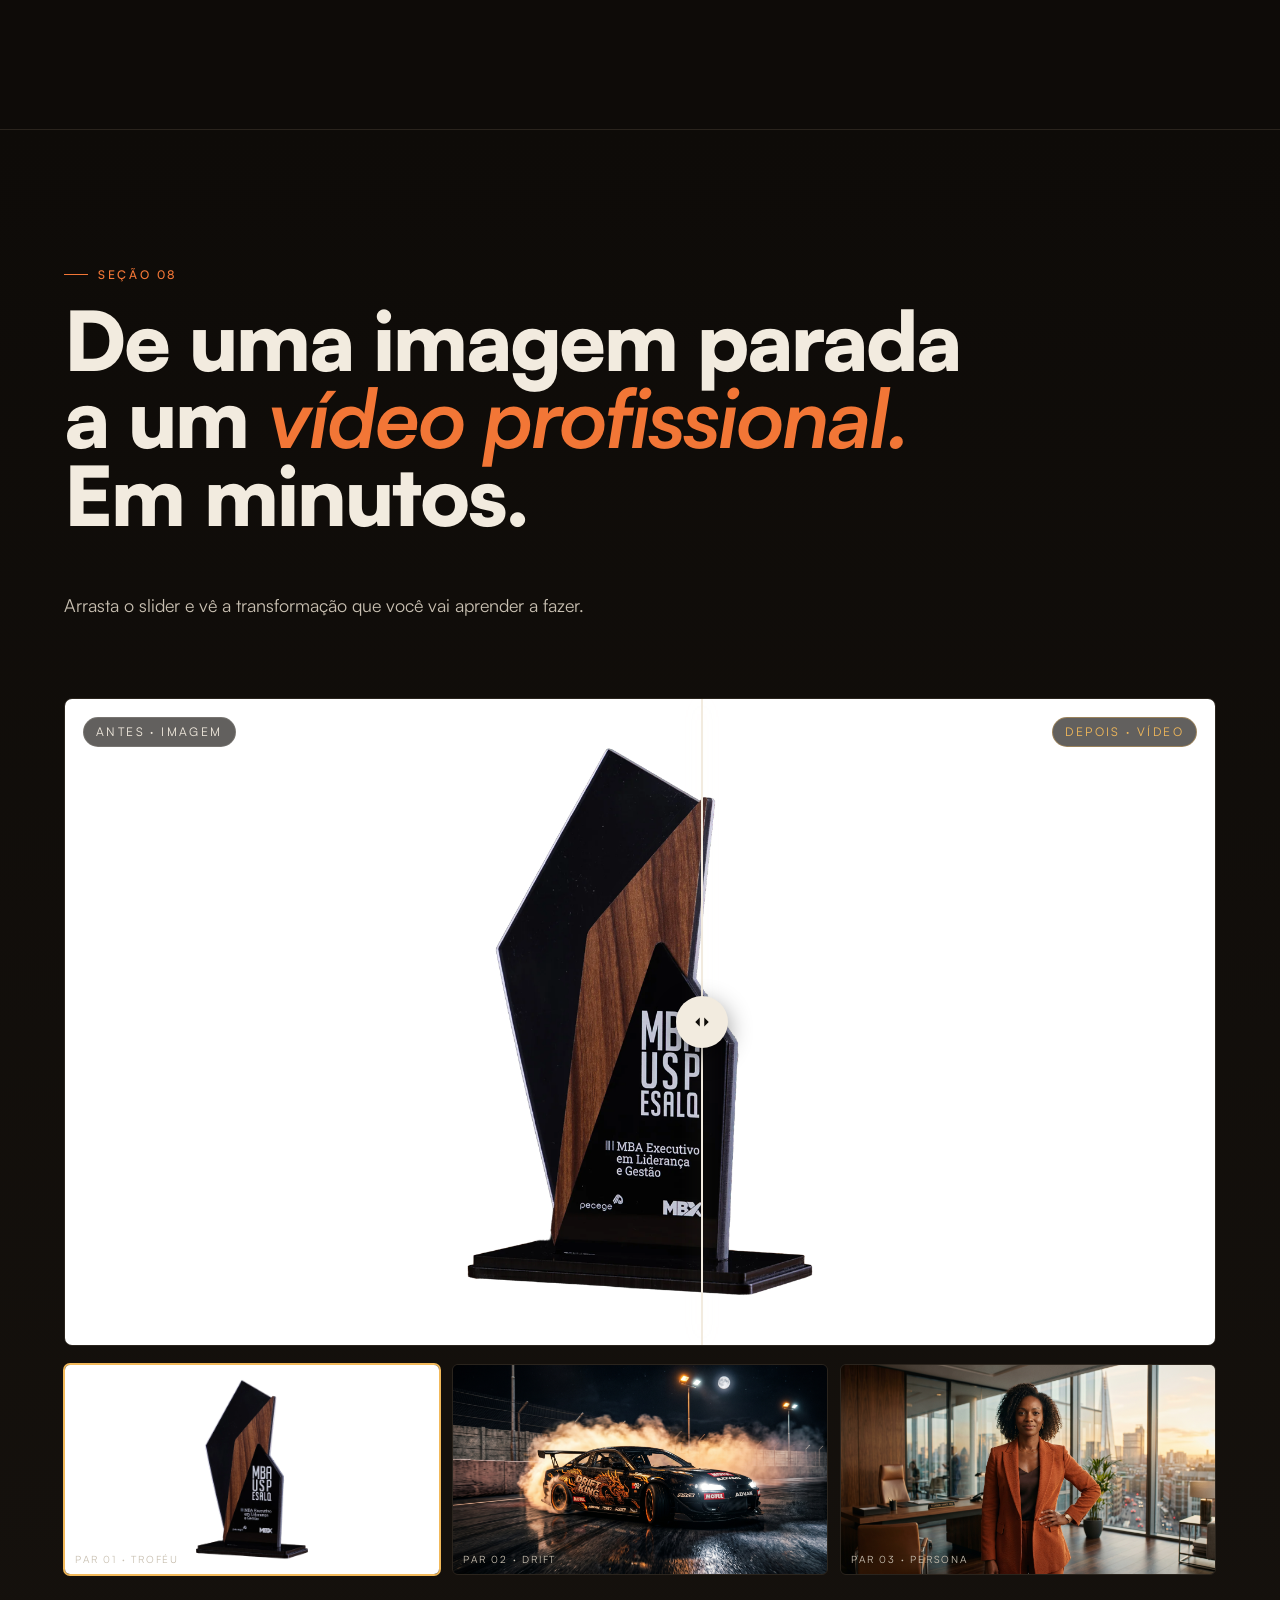
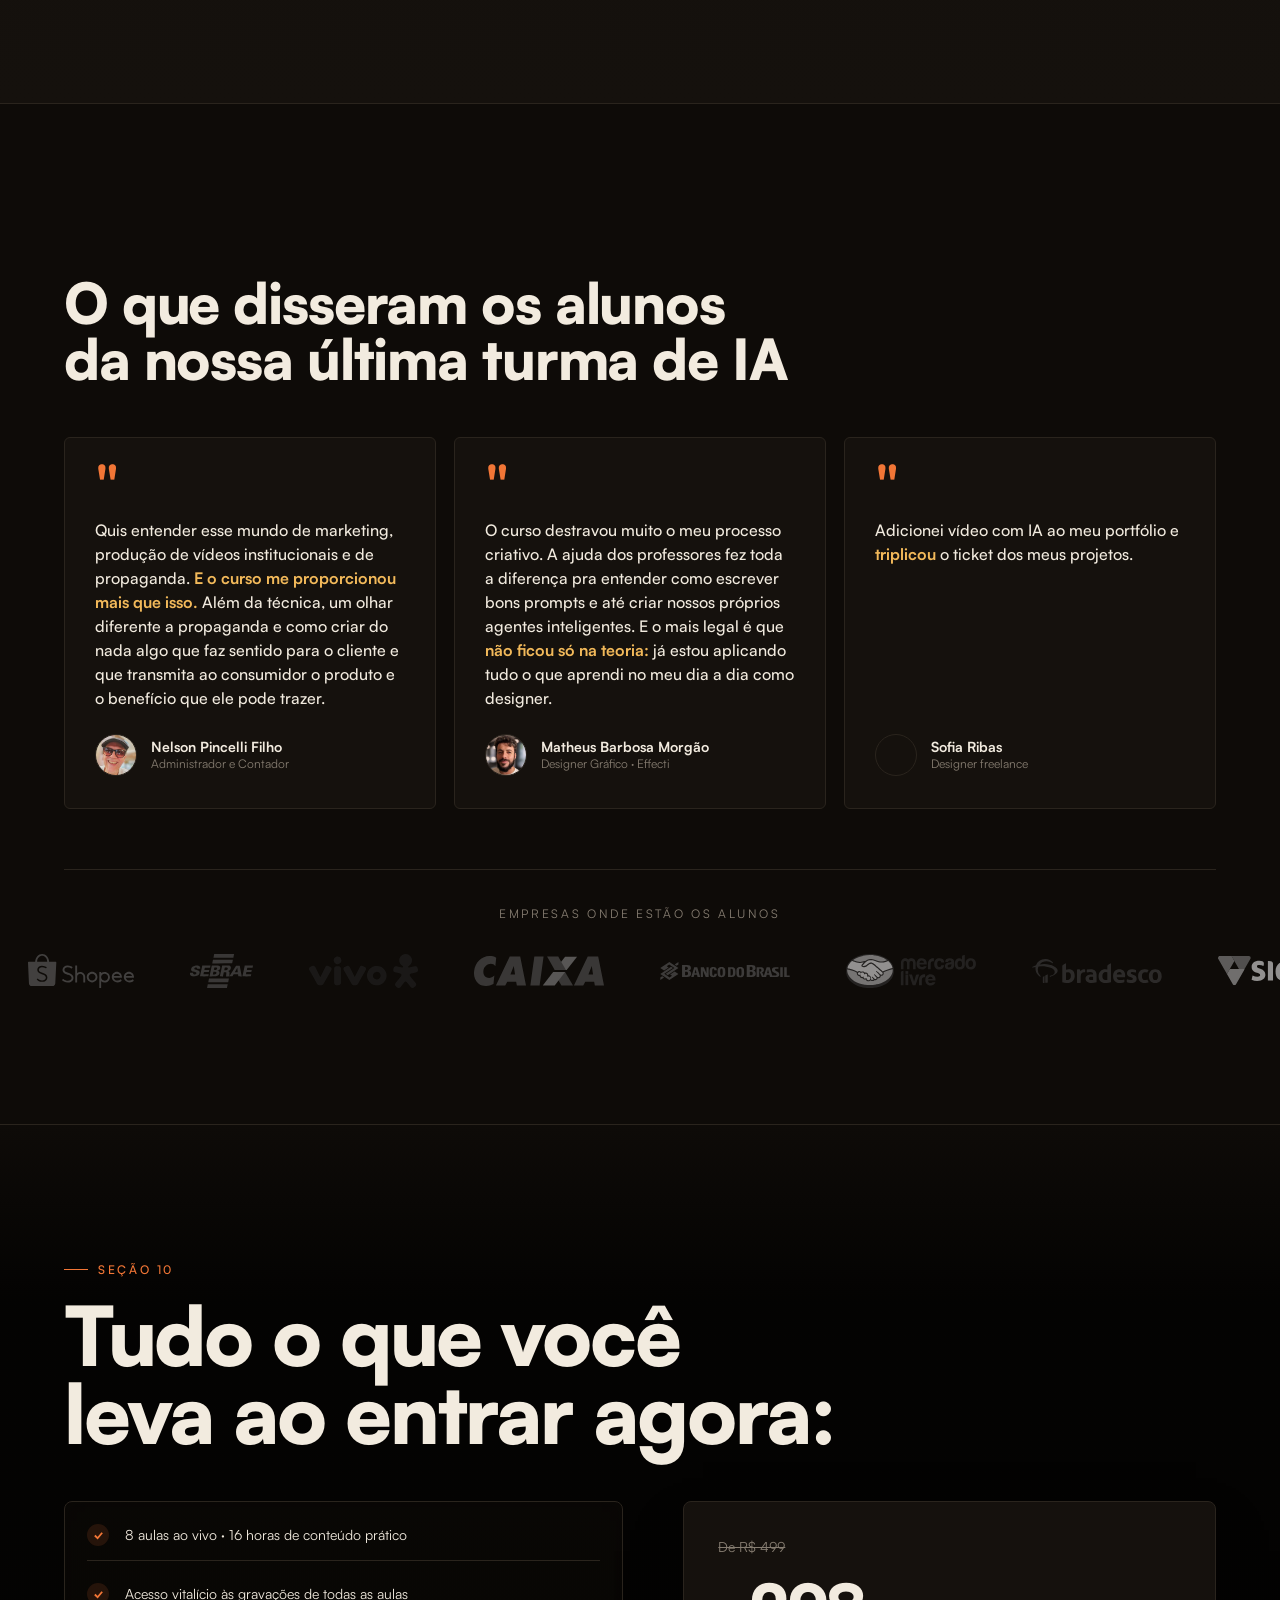
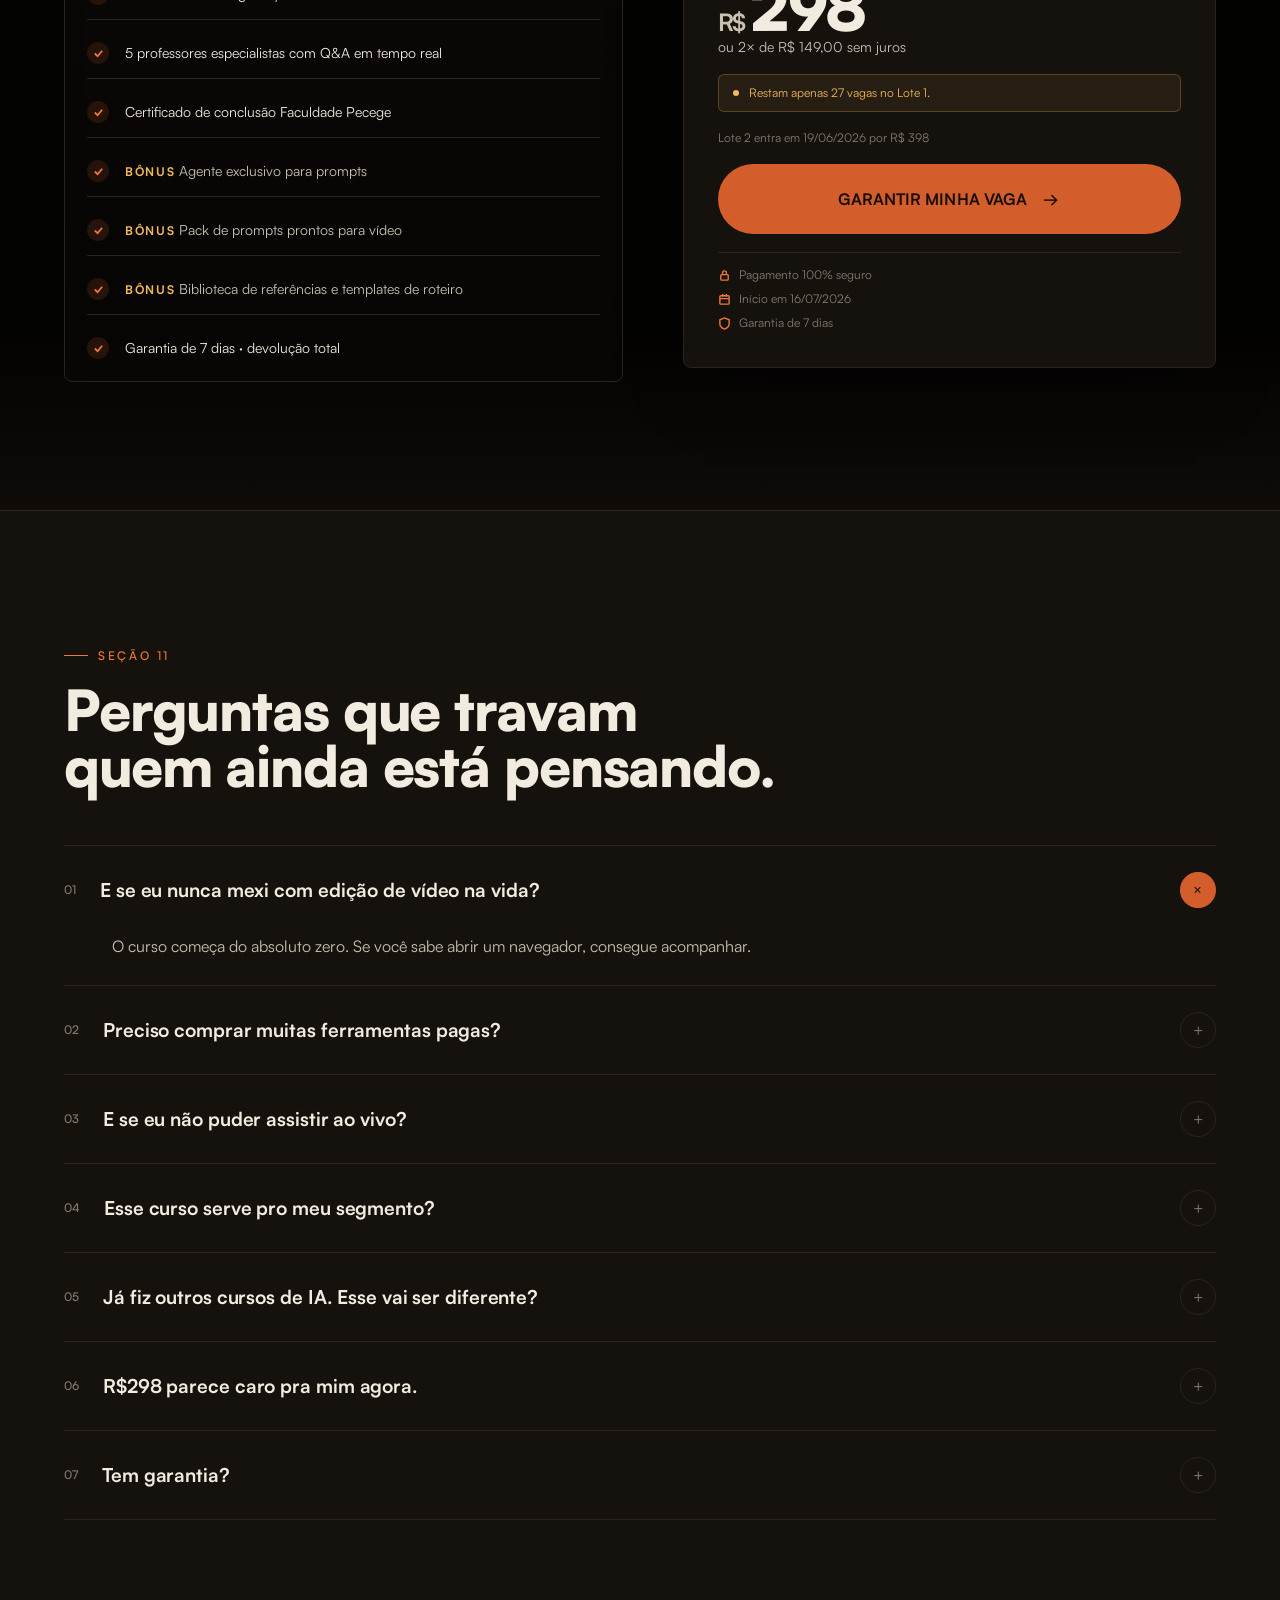
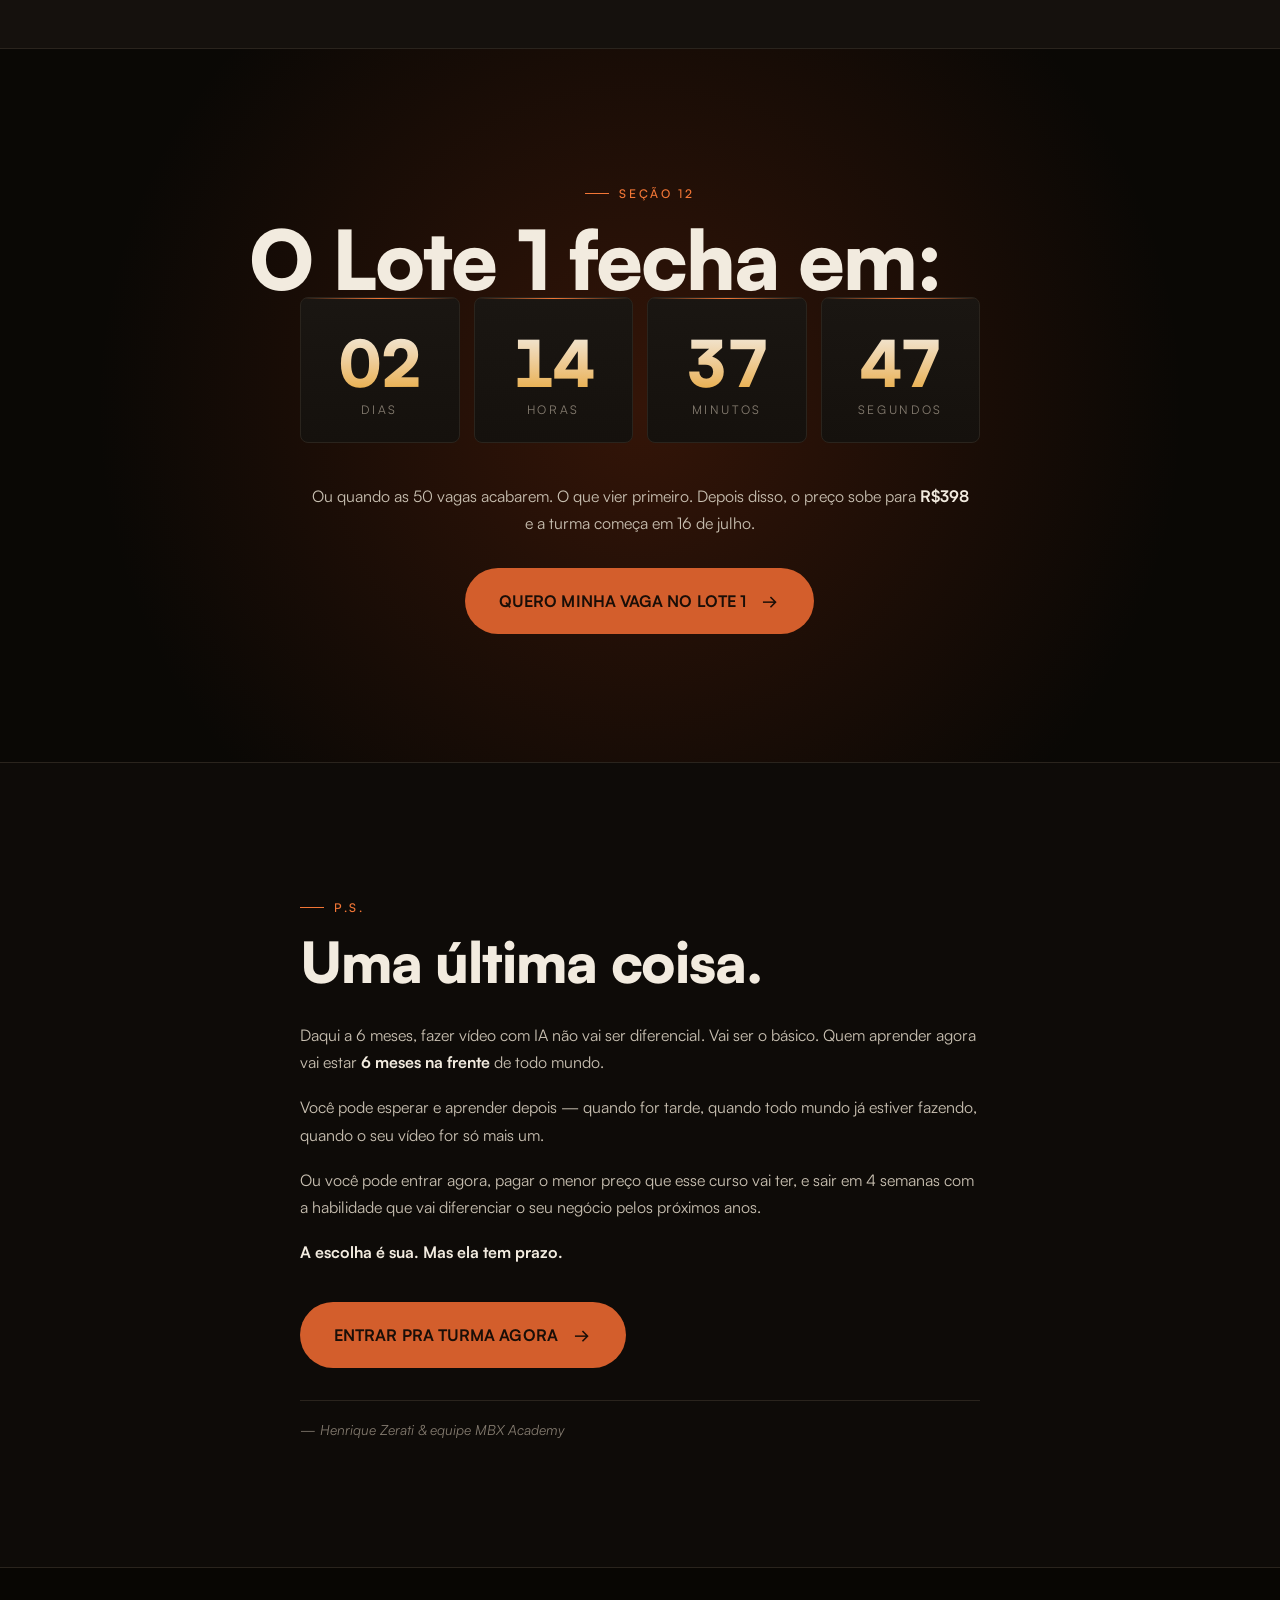
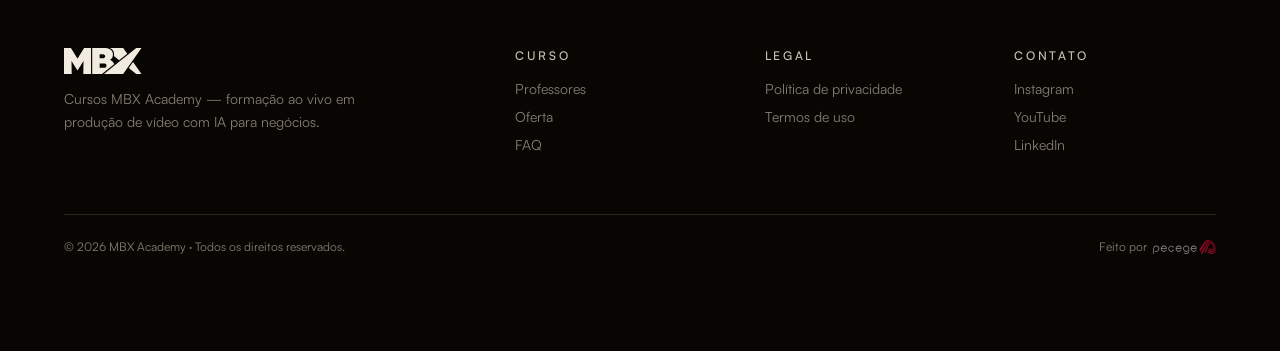
==== commit 294e7af9: "dois depoimentos" ====
--- a/index.html
+++ b/index.html
@@ -281,12 +281,12 @@
     <h2 class="h-1 reveal" style="margin:18px 0 0;max-width:22ch">O que disseram os alunos da nossa última turma de IA</h2>
     <div class="testi-row reveal-stagger">
       <div class="testi"><span class="quote-mk">"</span>
-        <blockquote>Economizei <b style="color:var(--amber)">R$8.000</b> em produção no primeiro mês depois do curso.</blockquote>
-        <div class="who"><div class="av" style="--h:30"></div><div><div class="nm">Marina Castro</div><div class="rl">CEO · Studio Pomar</div></div></div>
+        <blockquote>Quis entender esse mundo de marketing, produção de vídeos institucionais e de propaganda. <b style="color:var(--amber)">E o curso me proporcionou mais que isso.</b> Além da técnica, um olhar diferente a propaganda e como criar do nada algo que faz sentido para o cliente e que transmita ao consumidor o produto e o benefício que ele pode trazer.</blockquote>
+        <div class="who"><div class="av" style="background-image:url('assets/Nelson Pincelli Filho.jpg')"></div><div><div class="nm">Nelson Pincelli Filho</div><div class="rl">Administrador e Contador</div></div></div>
       </div>
       <div class="testi"><span class="quote-mk">"</span>
-        <blockquote>Em 2 semanas eu já estava entregando conteúdo que antes levava <b style="color:var(--amber)">um mês</b> pra agência fazer.</blockquote>
-        <div class="who"><div class="av" style="--h:60"></div><div><div class="nm">Pedro Lins</div><div class="rl">Head de Mkt · Lar &amp; Co.</div></div></div>
+        <blockquote>O curso destravou muito o meu processo criativo. A ajuda dos professores fez toda a diferença pra entender como escrever bons prompts e até criar nossos próprios agentes inteligentes. E o mais legal é que <b style="color:var(--amber)">não ficou só na teoria:</b> já estou aplicando tudo o que aprendi no meu dia a dia como designer.</blockquote>
+        <div class="who"><div class="av" style="background-image:url('assets/Matheus Barbosa Morgão.jpeg')"></div><div><div class="nm">Matheus Barbosa Morgão</div><div class="rl">Designer Gráfico · Effecti</div></div></div>
       </div>
       <div class="testi"><span class="quote-mk">"</span>
         <blockquote>Adicionei vídeo com IA ao meu portfólio e <b style="color:var(--amber)">triplicou</b> o ticket dos meus projetos.</blockquote>
@@ -417,7 +417,7 @@
       <div class="cd-cell"><div class="n">37</div><div class="l">Minutos</div></div>
       <div class="cd-cell"><div class="n">52</div><div class="l">Segundos</div></div>
     </div>
-    <p class="body reveal" style="margin:0 auto 32px">Ou quando as 50 vagas acabarem. O que vier primeiro. Depois disso, o preço sobe para <b style="color:var(--ink)">R$398</b> e a turma começa em 15 de junho.</p>
+    <p class="body reveal" style="margin:0 auto 32px">Ou quando as 50 vagas acabarem. O que vier primeiro. Depois disso, o preço sobe para <b style="color:var(--ink)">R$398</b> e a turma começa em 16 de julho.</p>
     <a href="#oferta" class="btn btn-lg reveal">QUERO MINHA VAGA NO LOTE 1 <span class="arrow">→</span></a>
   </div>
 </section>
--- a/styles.css
+++ b/styles.css
@@ -871,7 +871,7 @@
 .testi .who{display:flex;align-items:center;gap:14px;margin-top:auto}
 .testi .who .av{
   width:42px;height:42px;border-radius:50%;
-  background:linear-gradient(135deg, oklch(0.50 0.12 var(--h,40)), oklch(0.30 0.08 var(--h,40)));
+  background-size:cover;background-position:center;
   border:1px solid var(--line);
   flex-shrink:0;
 }
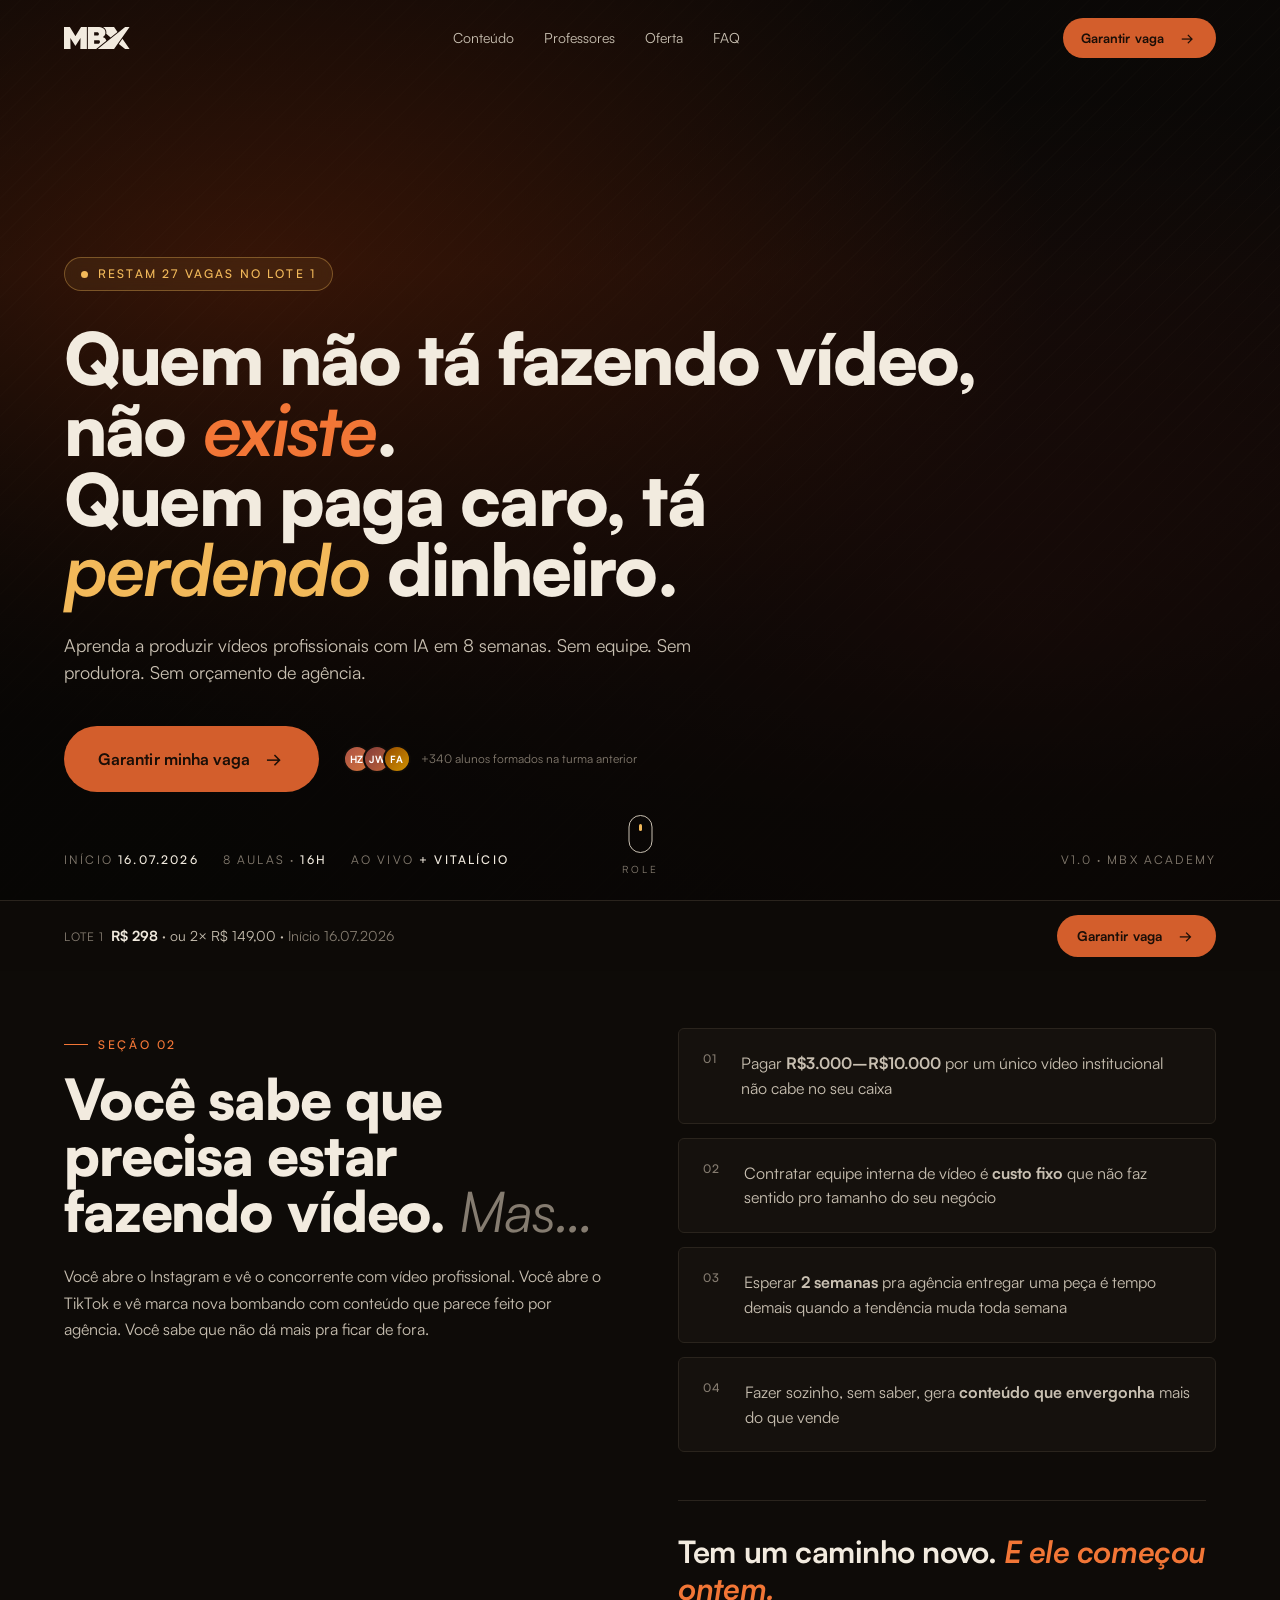
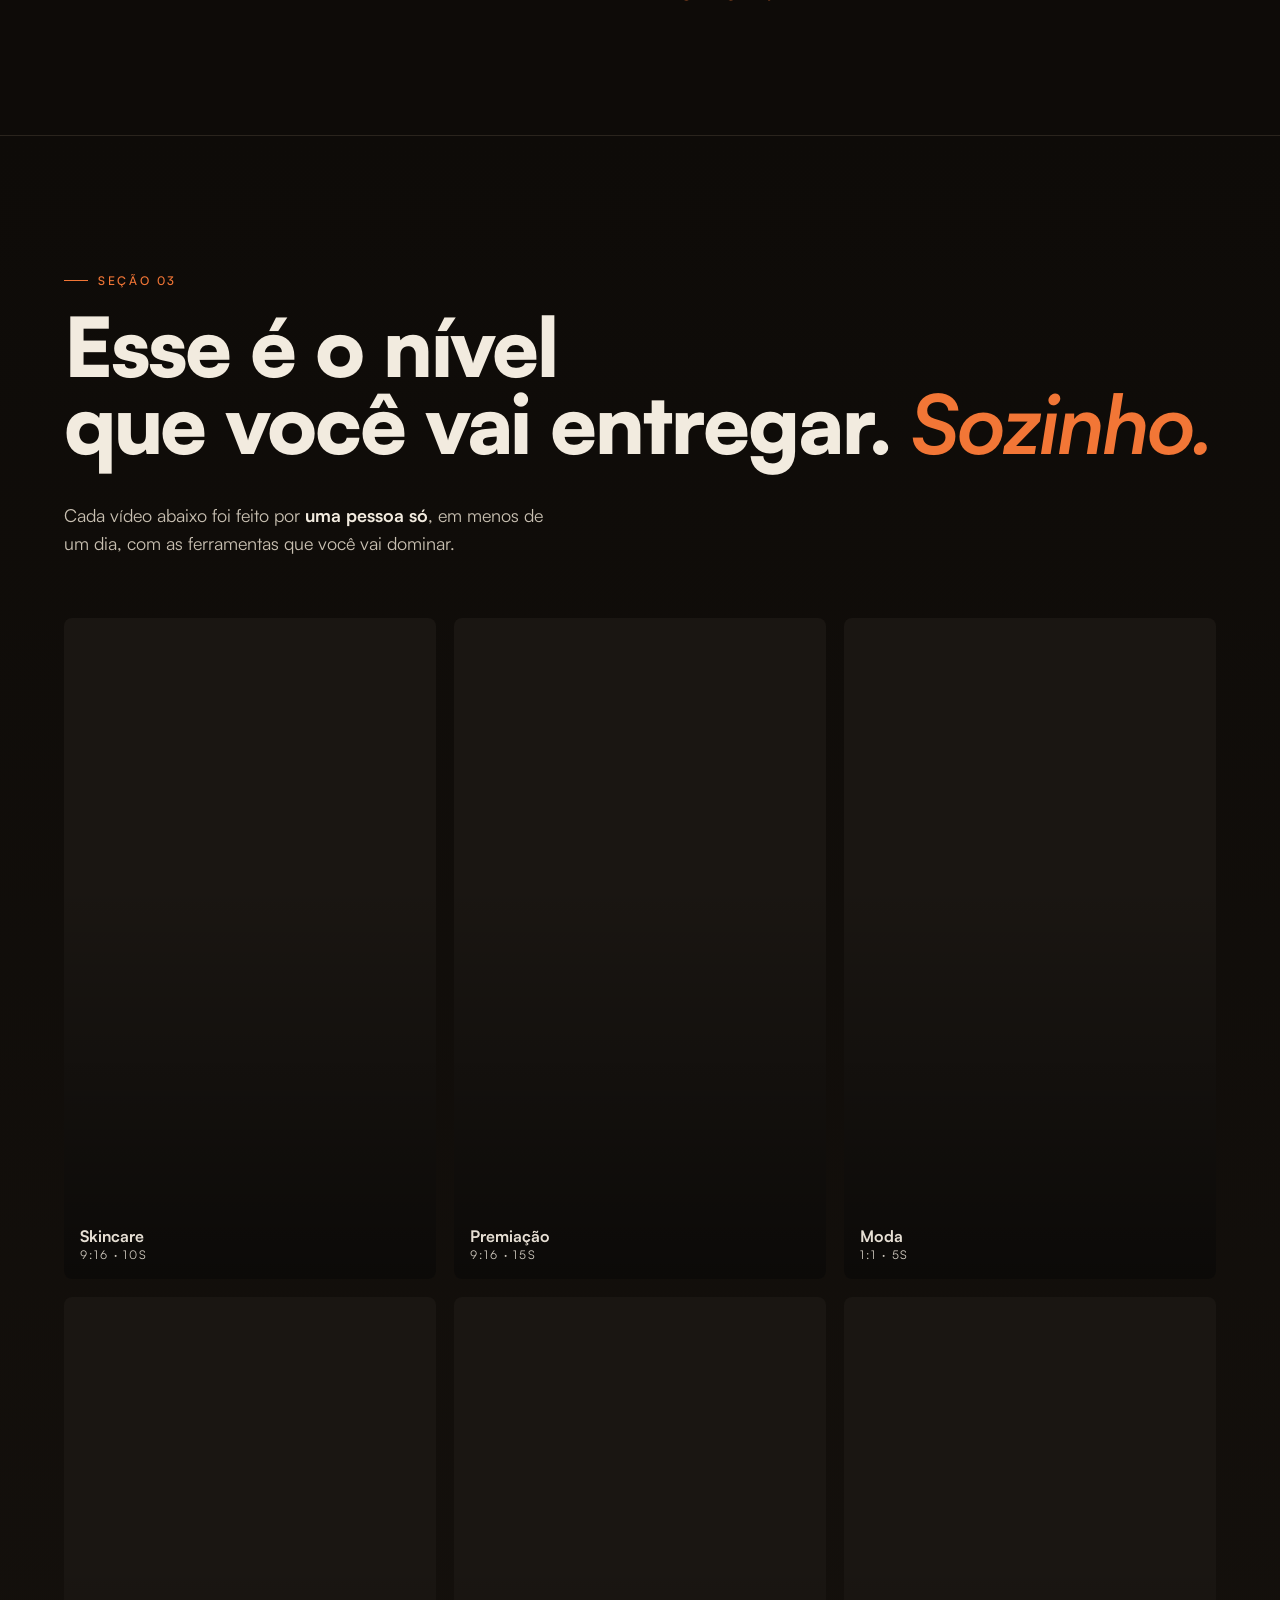
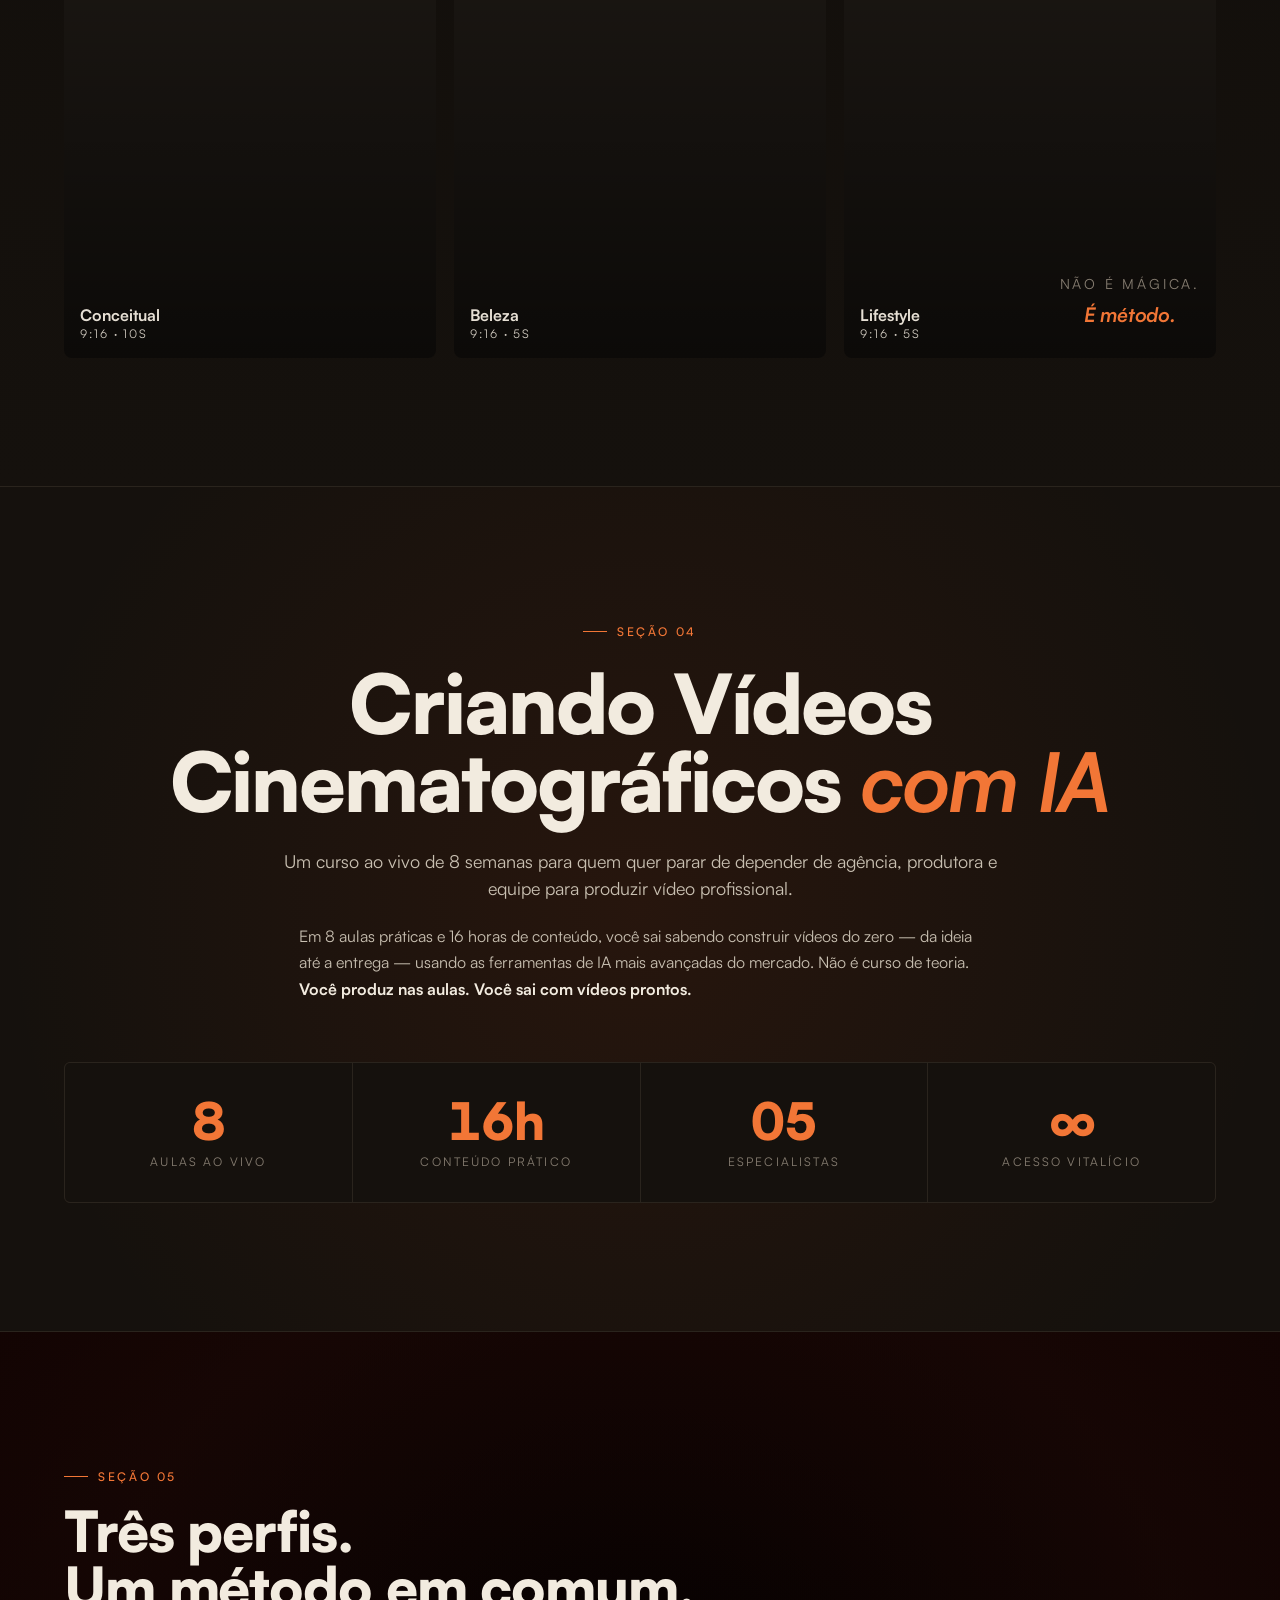
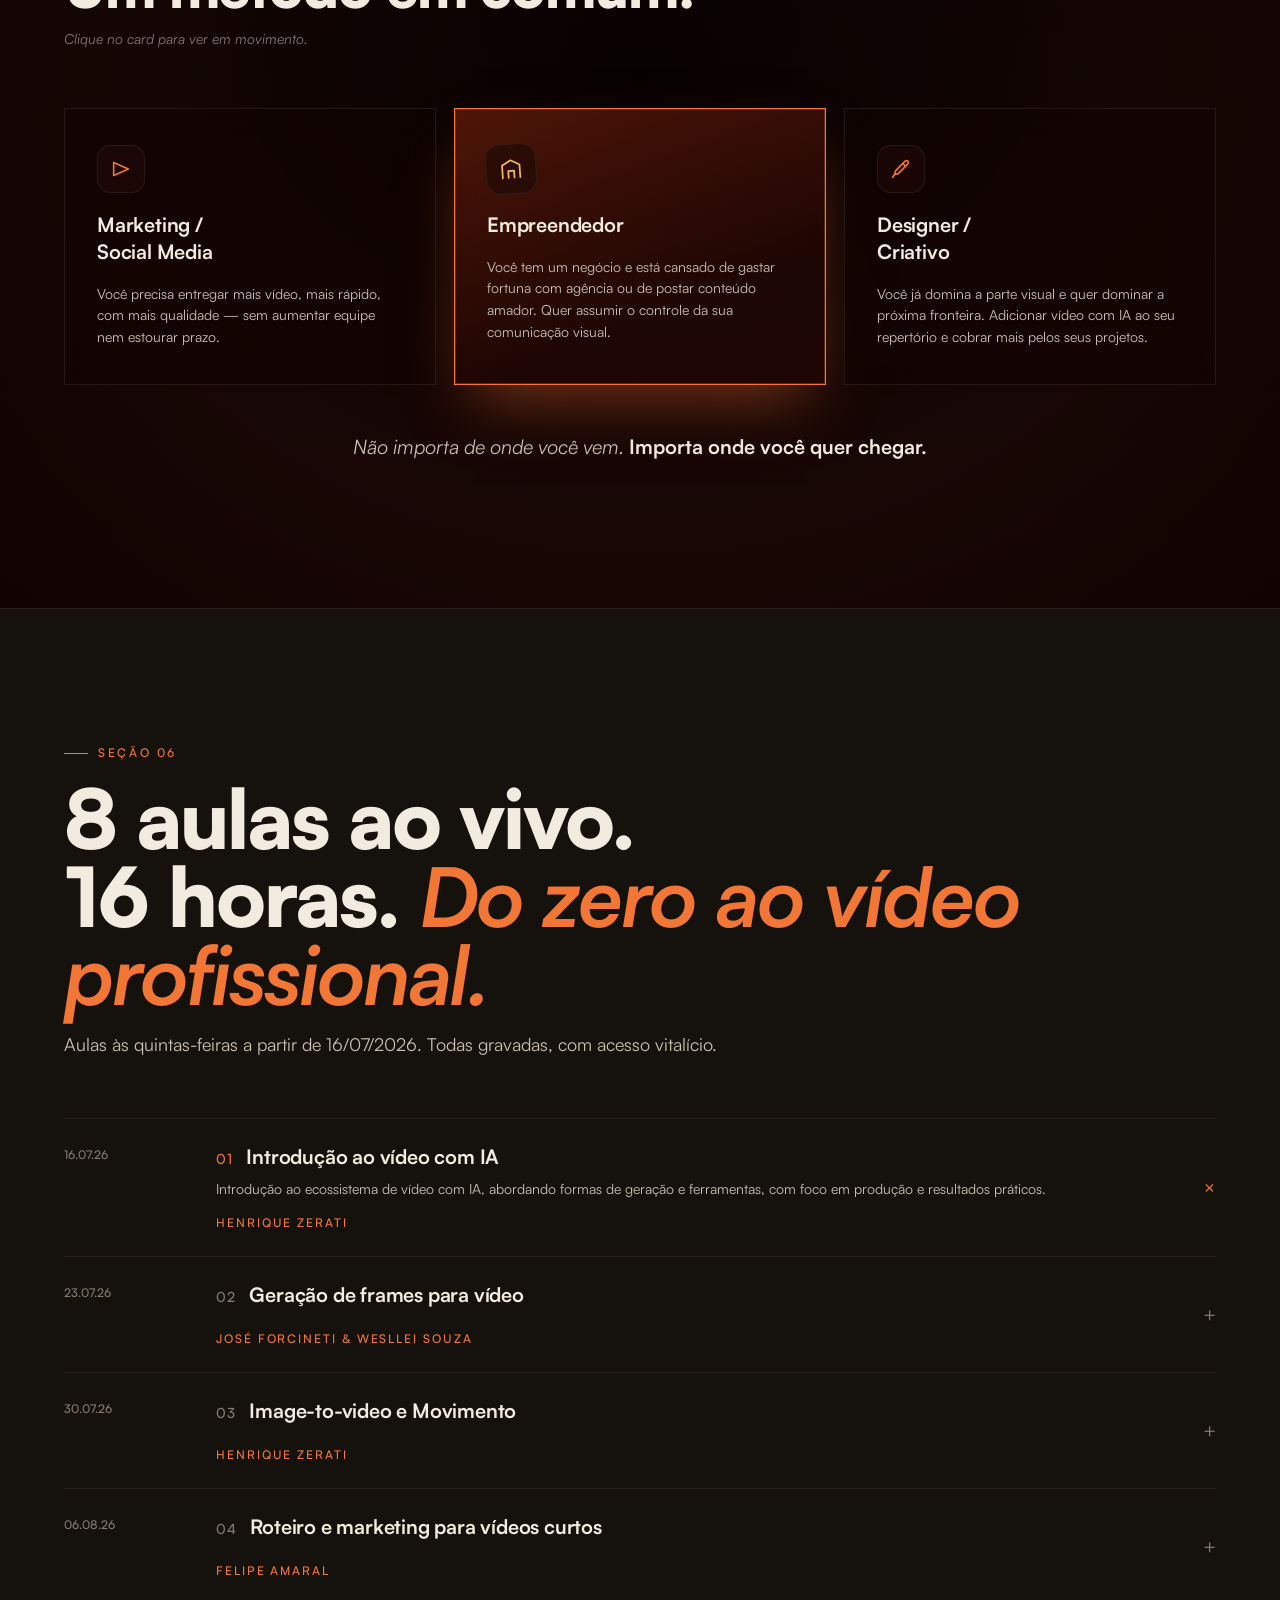
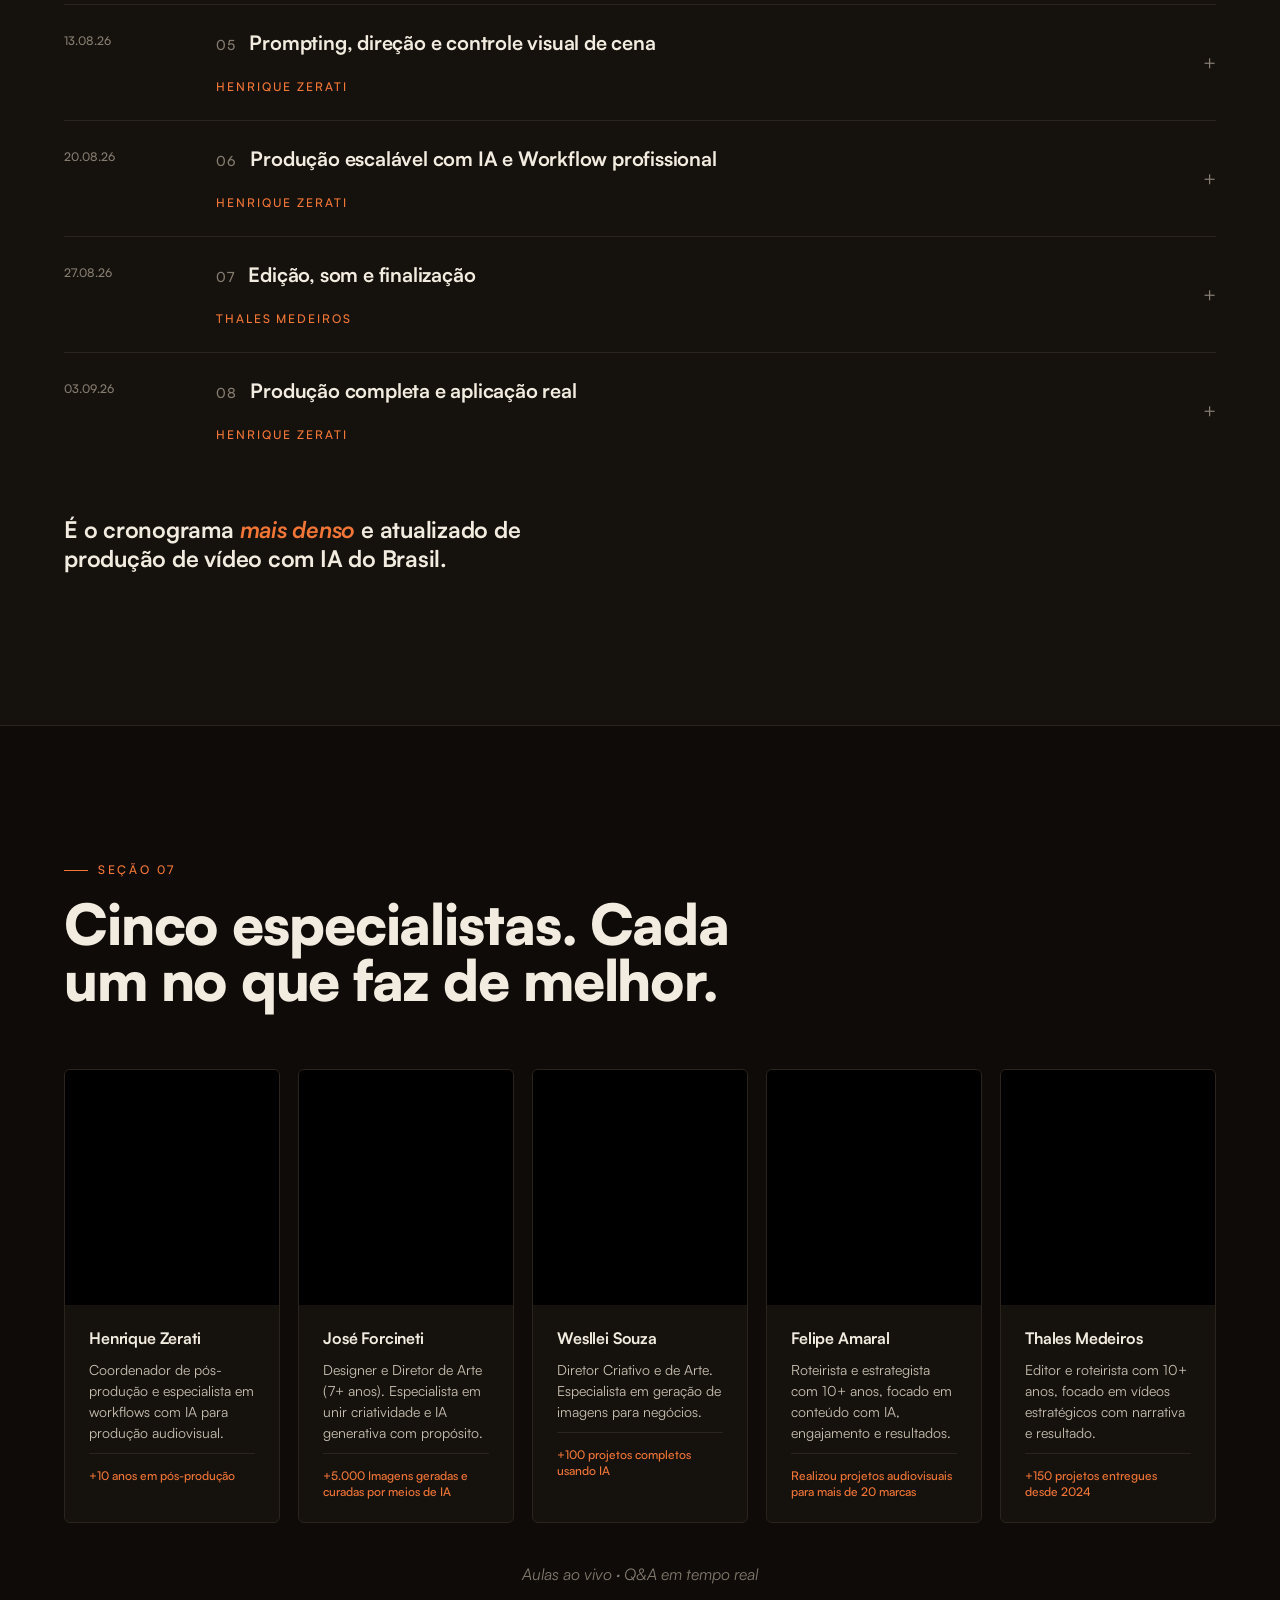
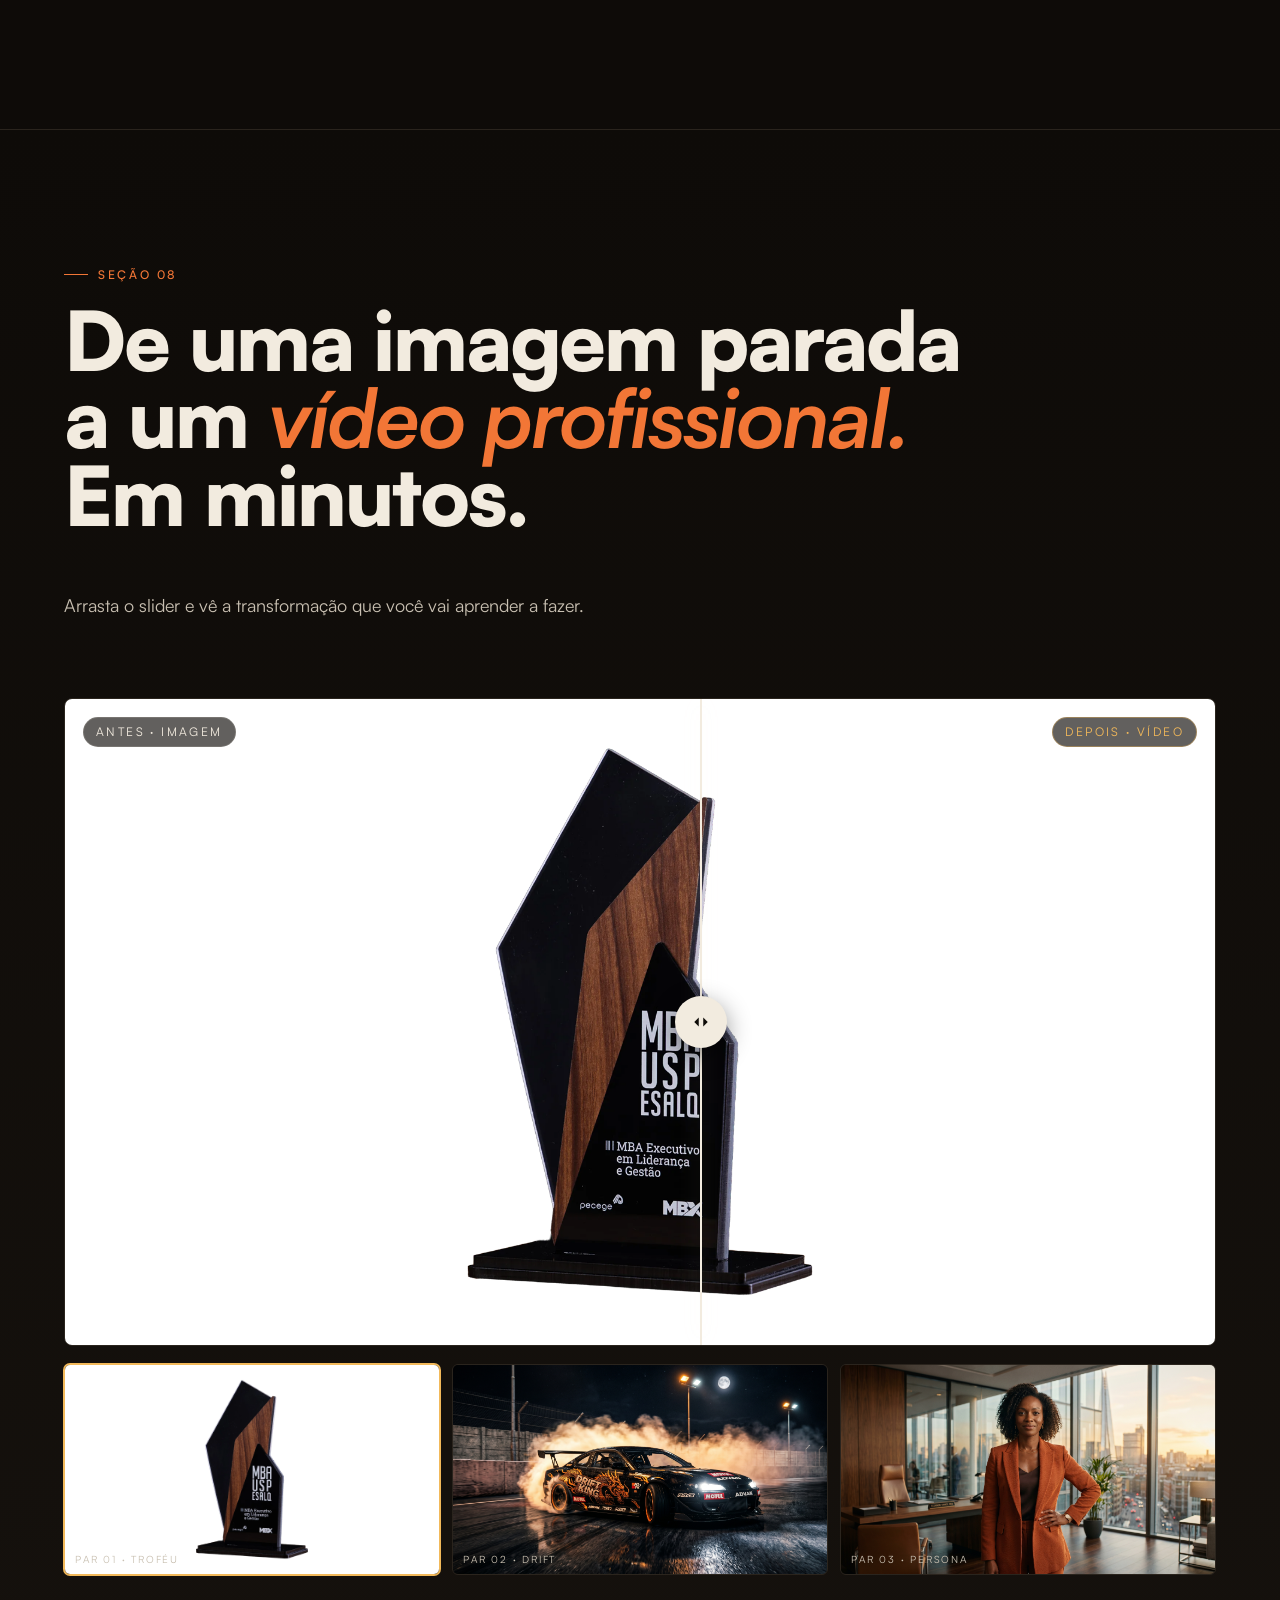
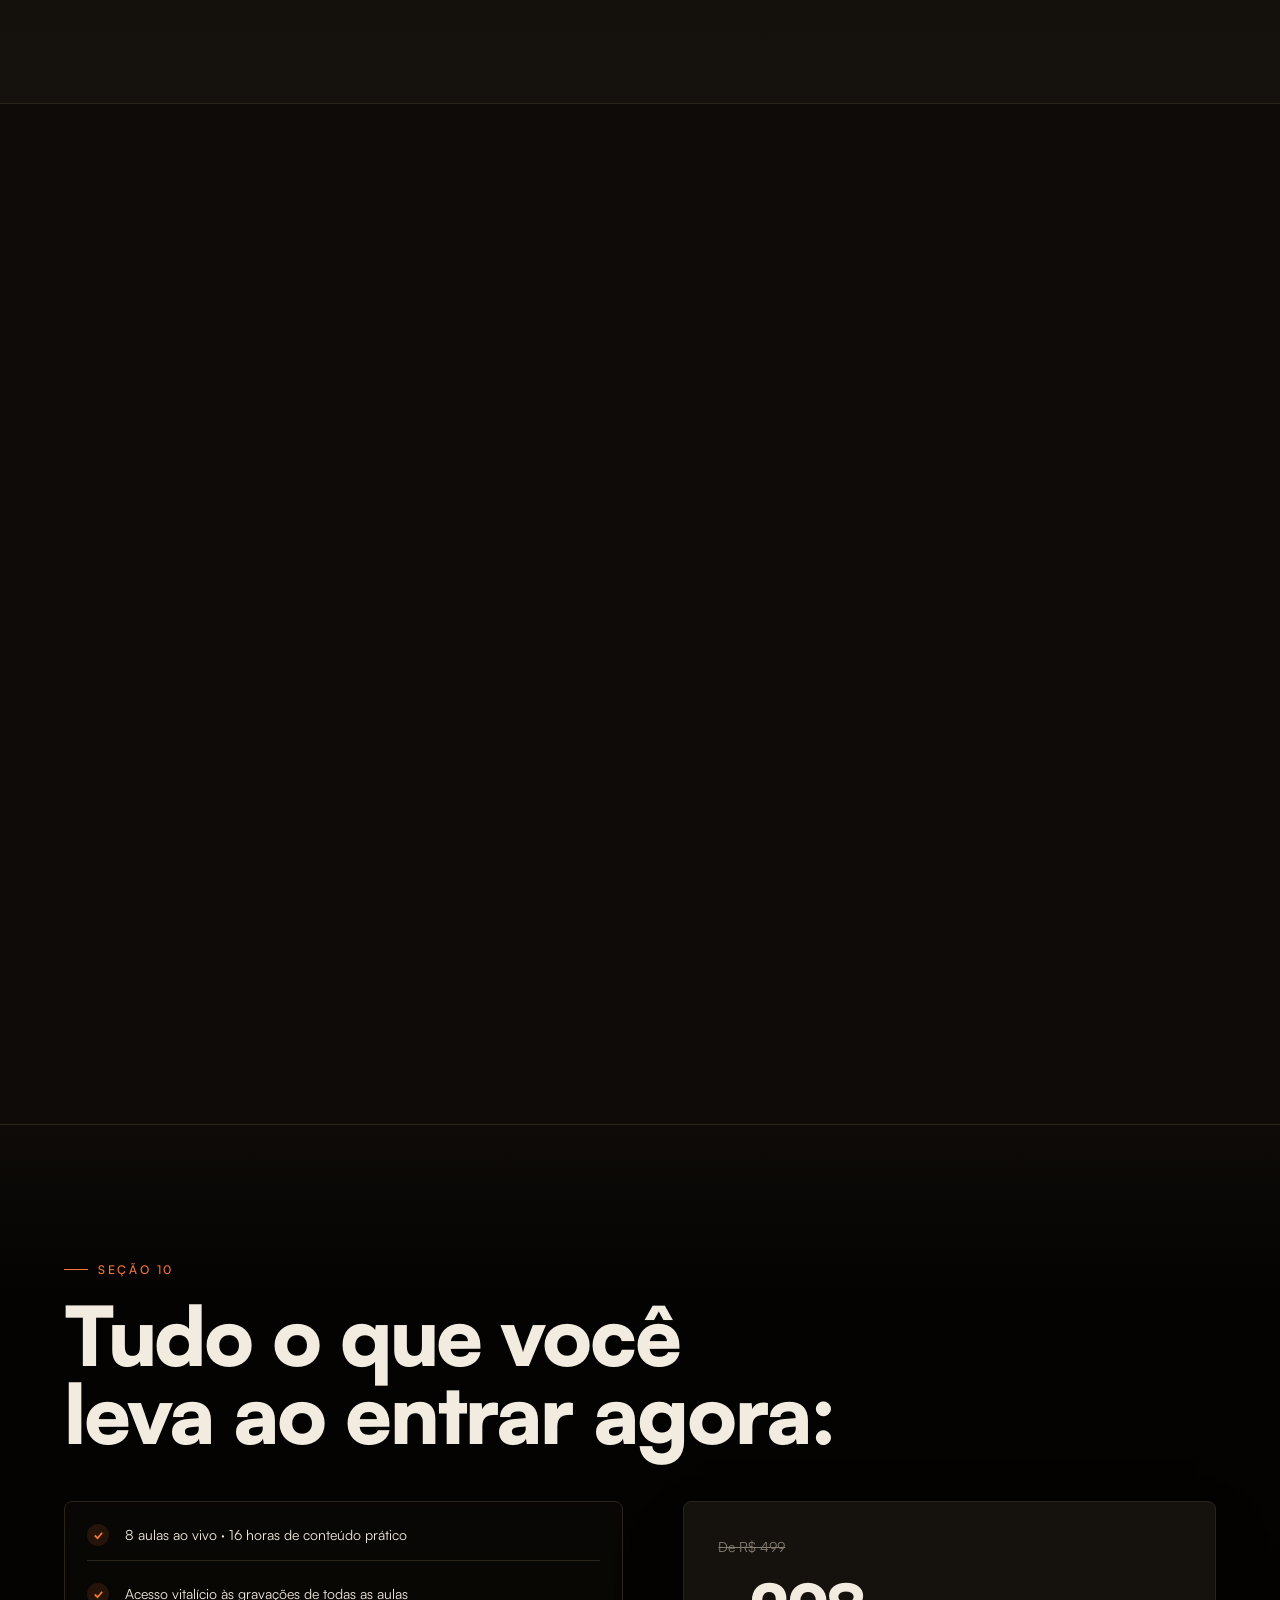
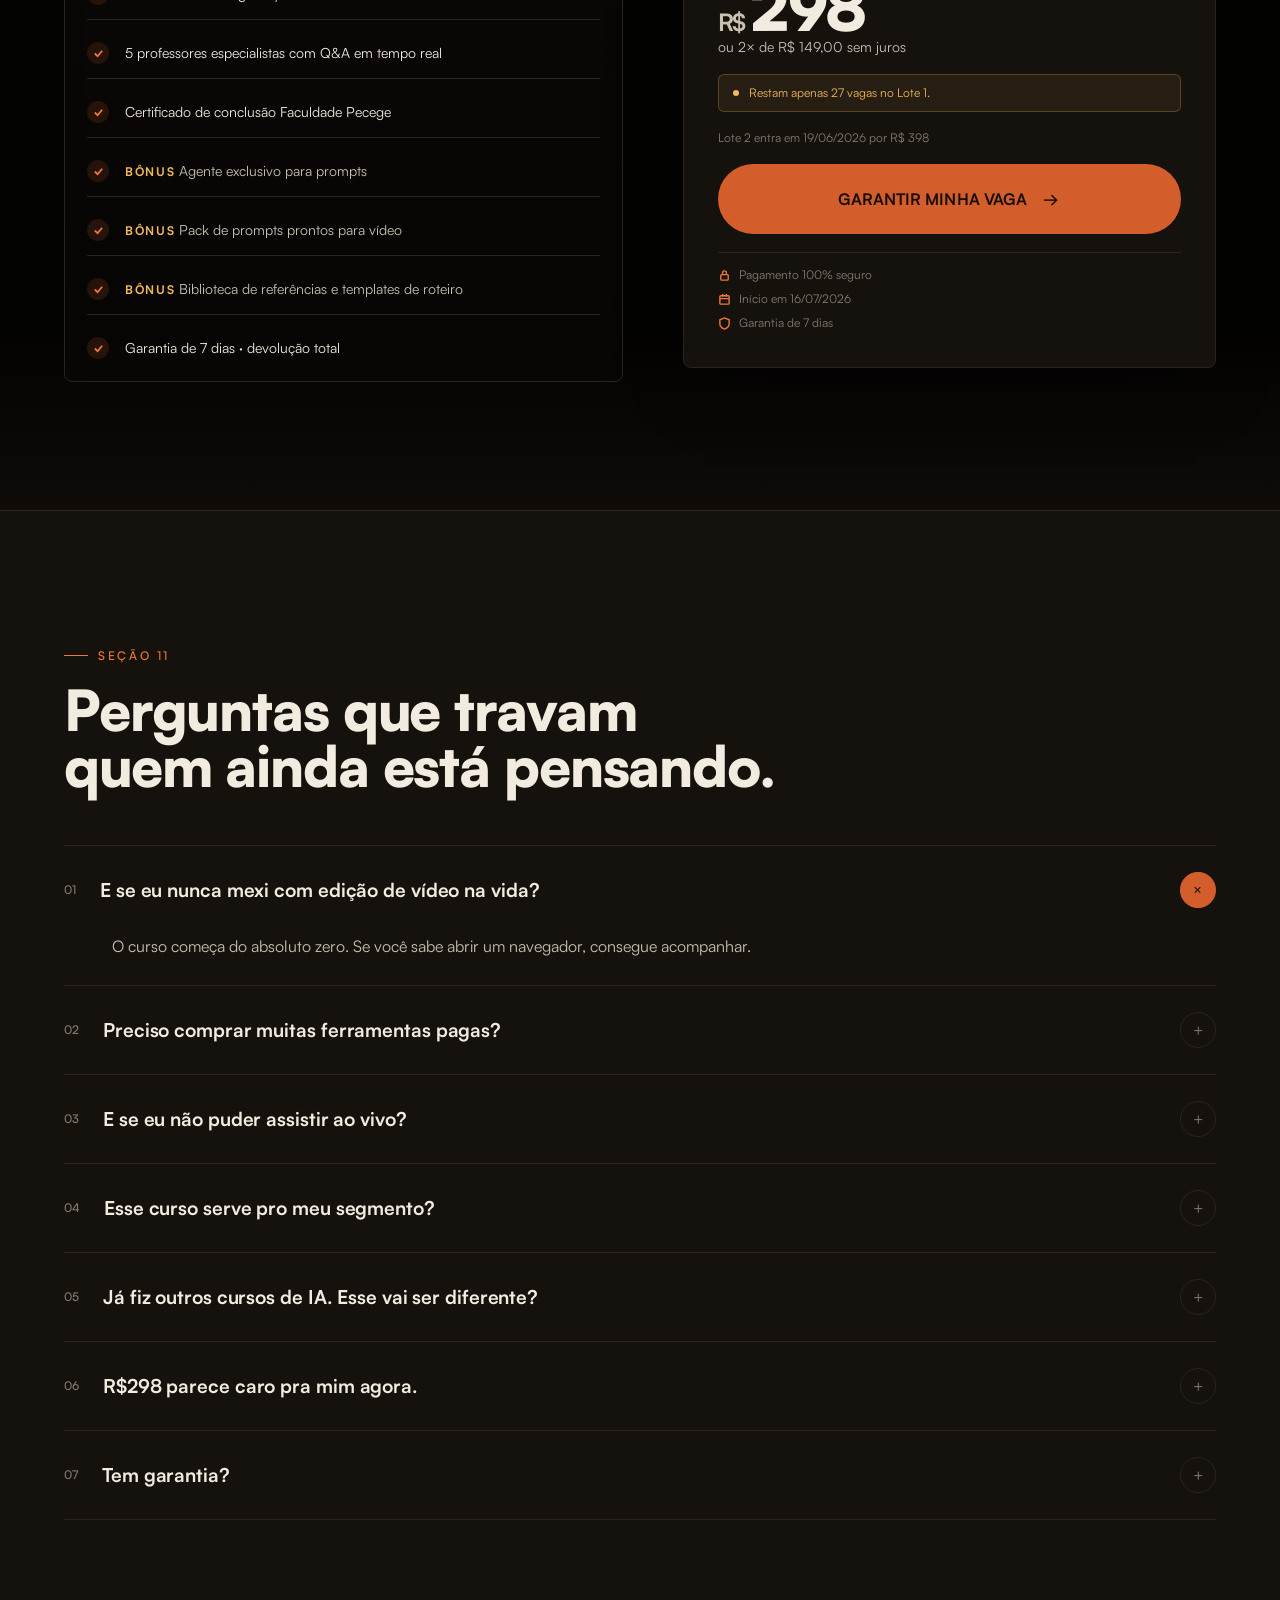
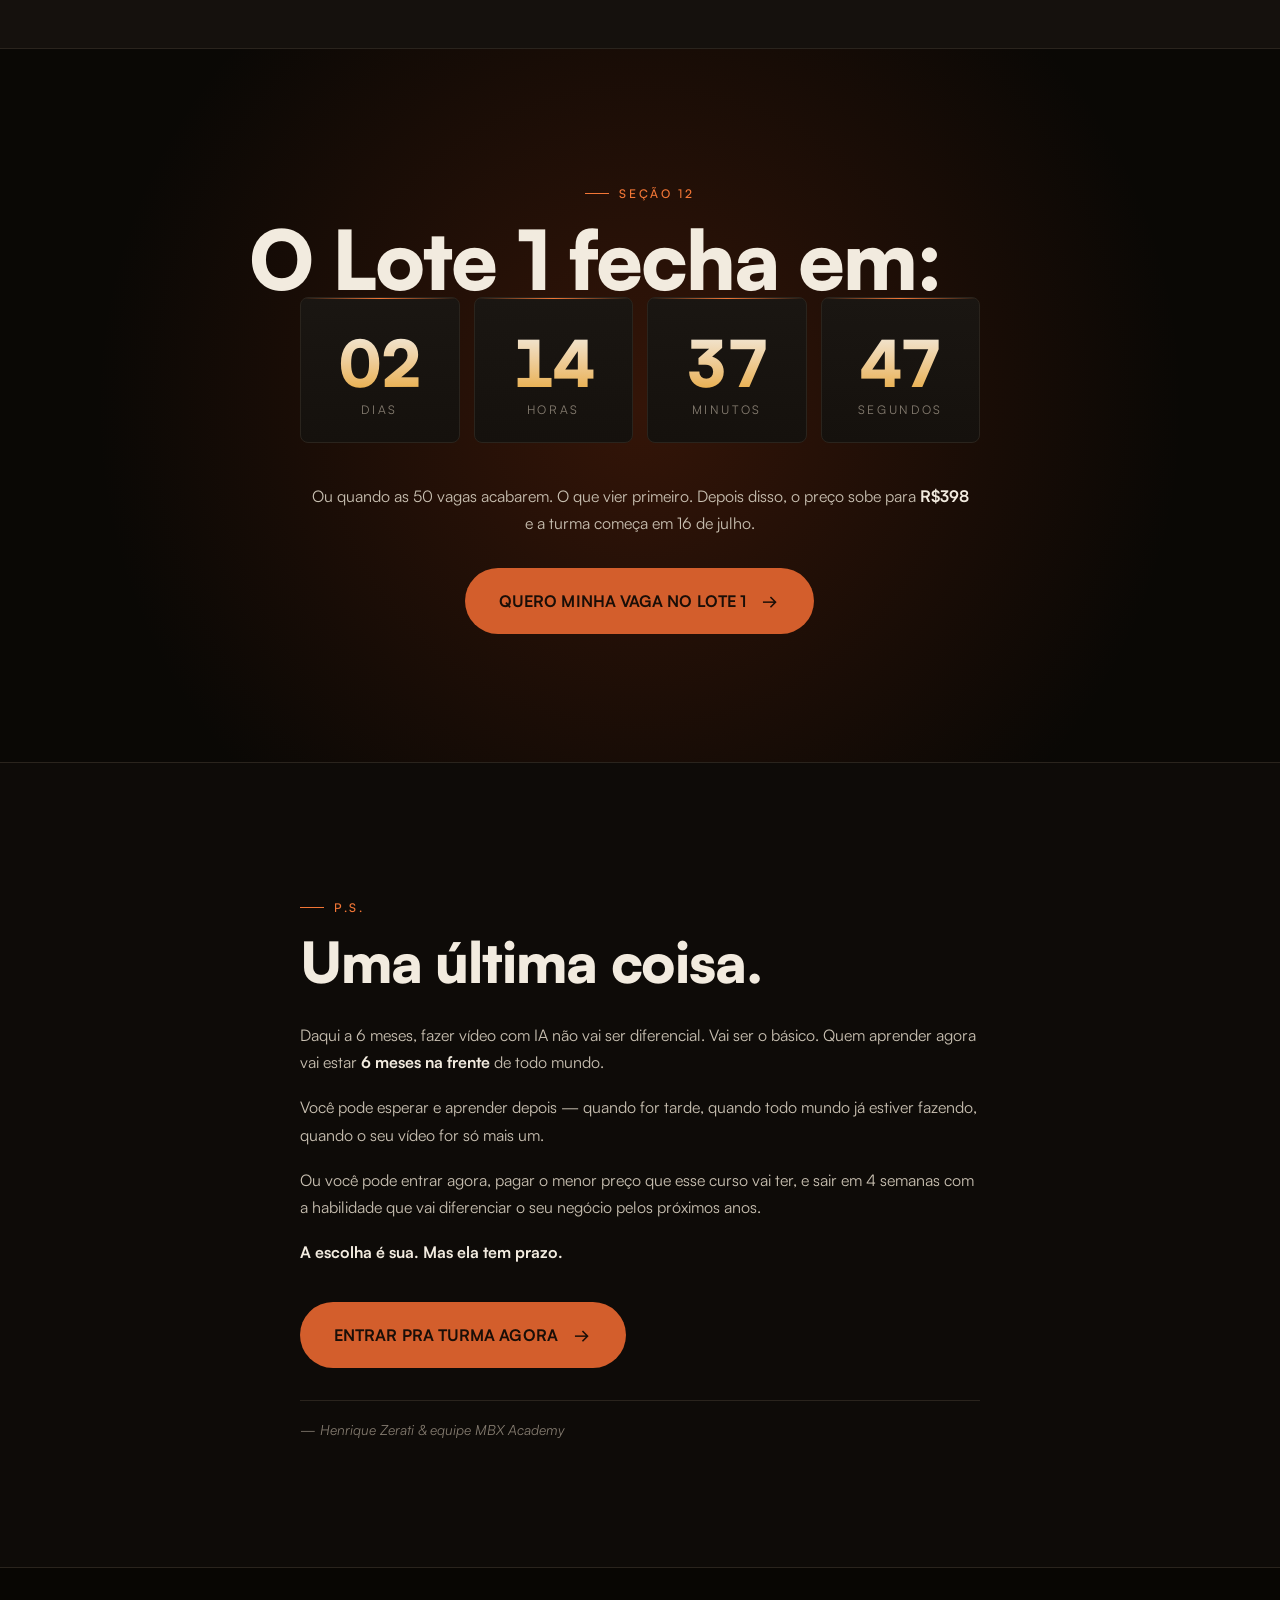
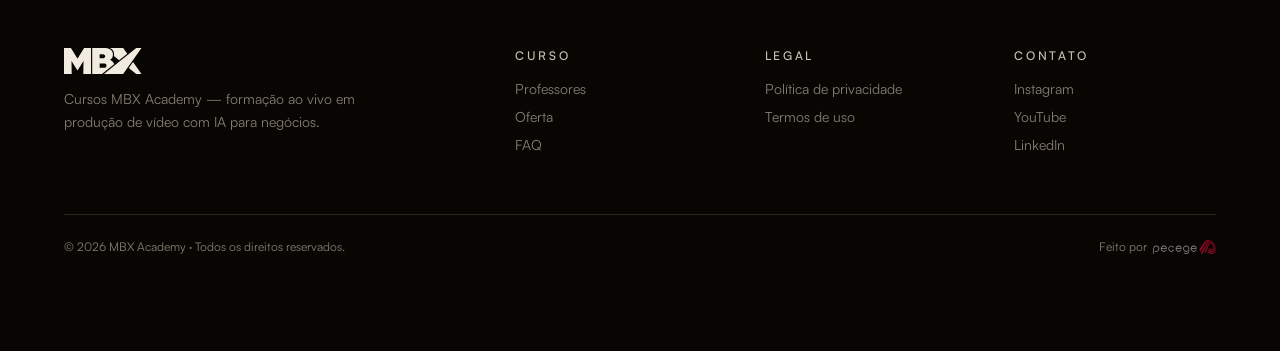
==== commit 448cabc9: "final testimonial + minor fixes" ====
--- a/index.html
+++ b/index.html
@@ -289,8 +289,8 @@
         <div class="who"><div class="av" style="background-image:url('assets/Matheus Barbosa Morgão.jpeg')"></div><div><div class="nm">Matheus Barbosa Morgão</div><div class="rl">Designer Gráfico · Effecti</div></div></div>
       </div>
       <div class="testi"><span class="quote-mk">"</span>
-        <blockquote>Adicionei vídeo com IA ao meu portfólio e <b style="color:var(--amber)">triplicou</b> o ticket dos meus projetos.</blockquote>
-        <div class="who"><div class="av" style="--h:80"></div><div><div class="nm">Sofia Ribas</div><div class="rl">Designer freelance</div></div></div>
+        <blockquote>Eu já trabalhei com edição de vídeos para redes sociais, mas as aulas me ajudaram a <b style="color:var(--amber)">utilizar a IA de forma muito mais estratégica e profissional.</b> Além de muito didáticas e esclarecedoras, as aulas trouxeram insights valiosos que elevaram a qualidade visual, a criatividade e a identidade dos meus projetos.</blockquote>
+        <div class="who"><div class="av" style="background-image: url('assets/Magda\ Leite\ da\ Silva.jpeg');"></div><div><div class="nm">Magda Leite da Silva</div><div class="rl">Pecege · Analista de Planejamento</div></div></div>
       </div>
     </div>
     <div class="logos-strip reveal">
--- a/styles.css
+++ b/styles.css
@@ -445,7 +445,7 @@
 .s-futuro{
   background:linear-gradient(180deg, var(--bg) 0%, var(--bg-soft) 100%);
 }
-.futuro-head{display:flex;justify-content:space-between;align-items:flex-end;gap:40px;margin-bottom:60px;flex-wrap:wrap}
+.futuro-head{display:flex;justify-content:space-between;align-items:flex-start;gap:40px;margin-bottom:60px;flex-wrap:wrap}
 .futuro-head .lead{margin:0;max-width:42ch}
 .video-grid{
   display:grid;grid-template-columns:repeat(3,1fr);gap:18px;
@@ -574,7 +574,7 @@
     linear-gradient(180deg, oklch(0.13 0.03 30 / .65) 0%, oklch(0.13 0.03 30 / .35) 30%, oklch(0.13 0.03 30 / .85) 100%);
 }
 .s-perfis > .container{position:relative;z-index:1}
-.perfis-head{display:flex;justify-content:space-between;align-items:flex-end;gap:40px;margin-bottom:60px;flex-wrap:wrap}
+.perfis-head{display:flex;justify-content:space-between;align-items:flex-start;gap:40px;margin-bottom:60px;flex-wrap:wrap}
 .perfis{display:grid;grid-template-columns:repeat(3,1fr);gap:18px}
 .perfil{
   position:relative;
@@ -1112,7 +1112,7 @@
 }
 .footer-made-by{display:inline-flex;align-items:center;gap:6px}
 .footer-made-by .pecege-logo{height:14px;width:auto;display:block;opacity:.55;transition:opacity .3s}
-.footer-made-by:hover .pecege-logo{opacity:.9}
+.footer-made-by .pecege-logo:hover {opacity:.9}
 @media (max-width:720px){.footer-grid{grid-template-columns:1fr 1fr}}
 
 /* ============================================================
